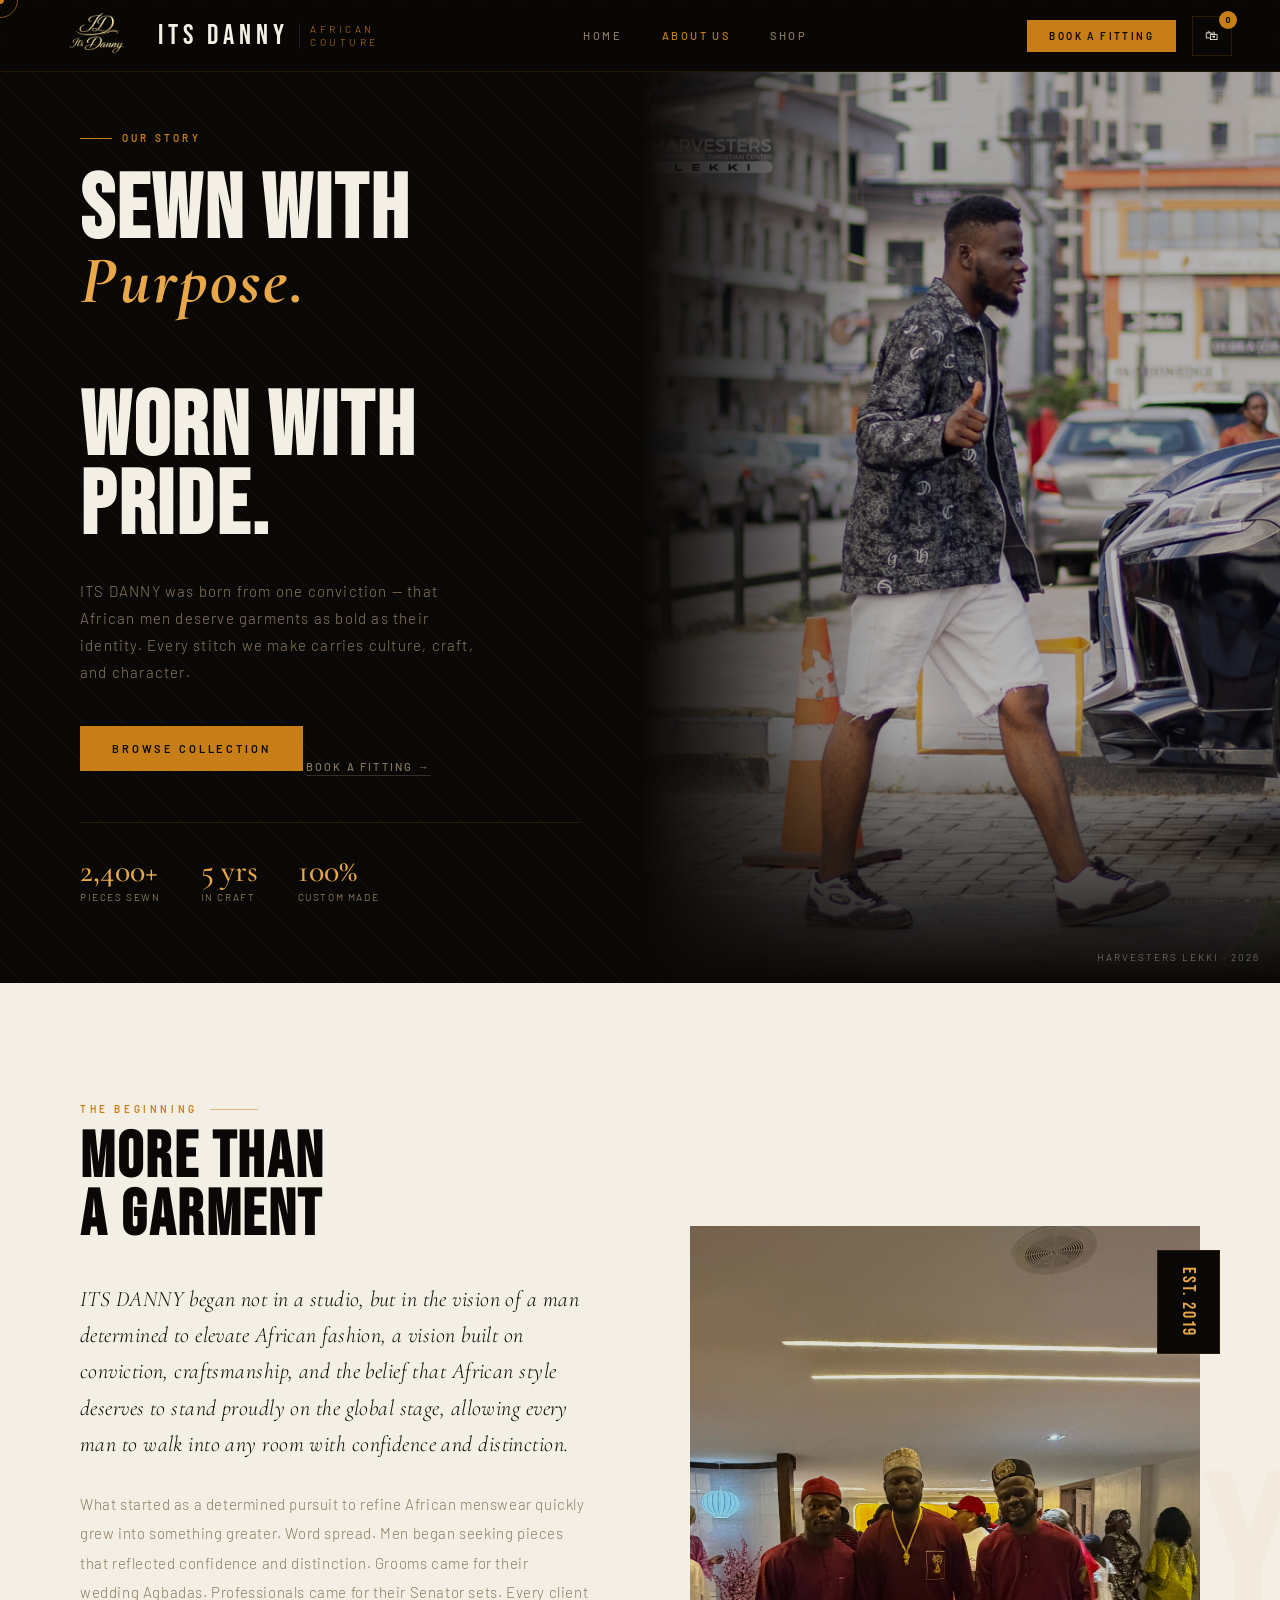
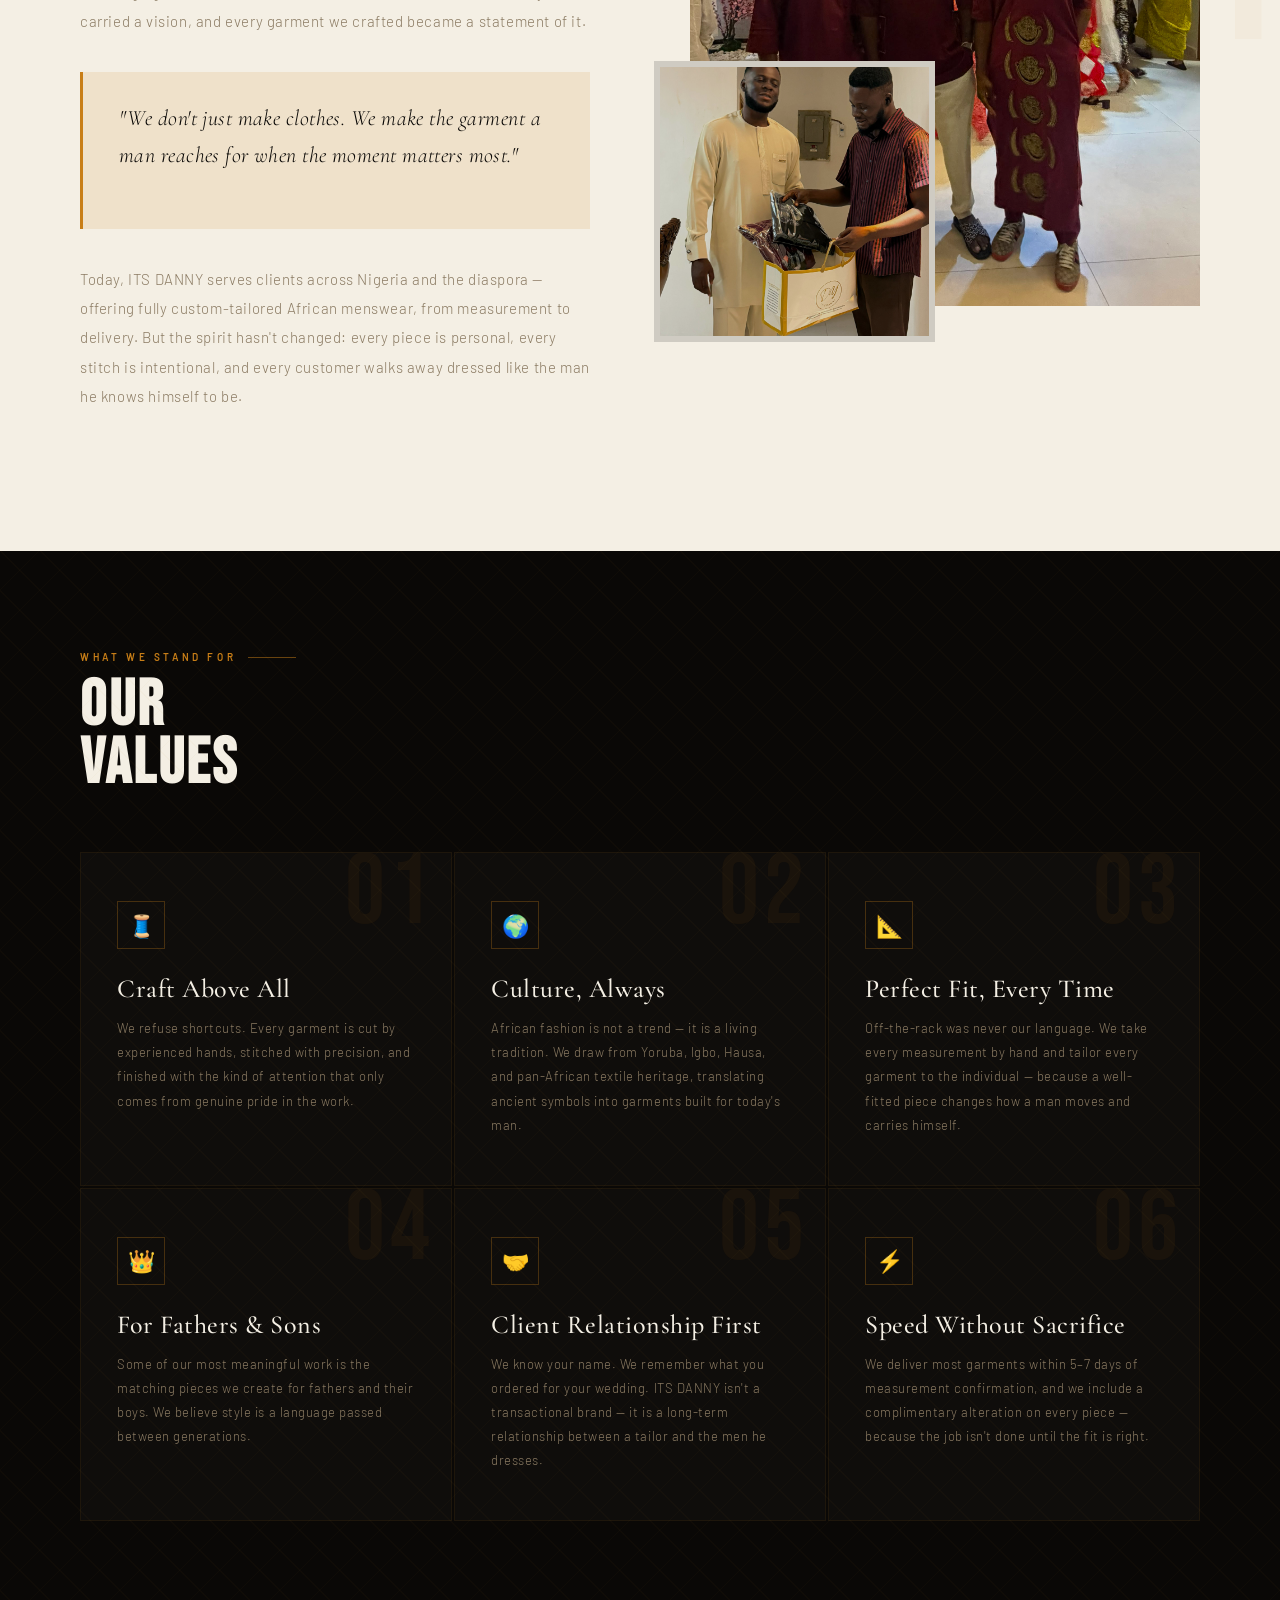
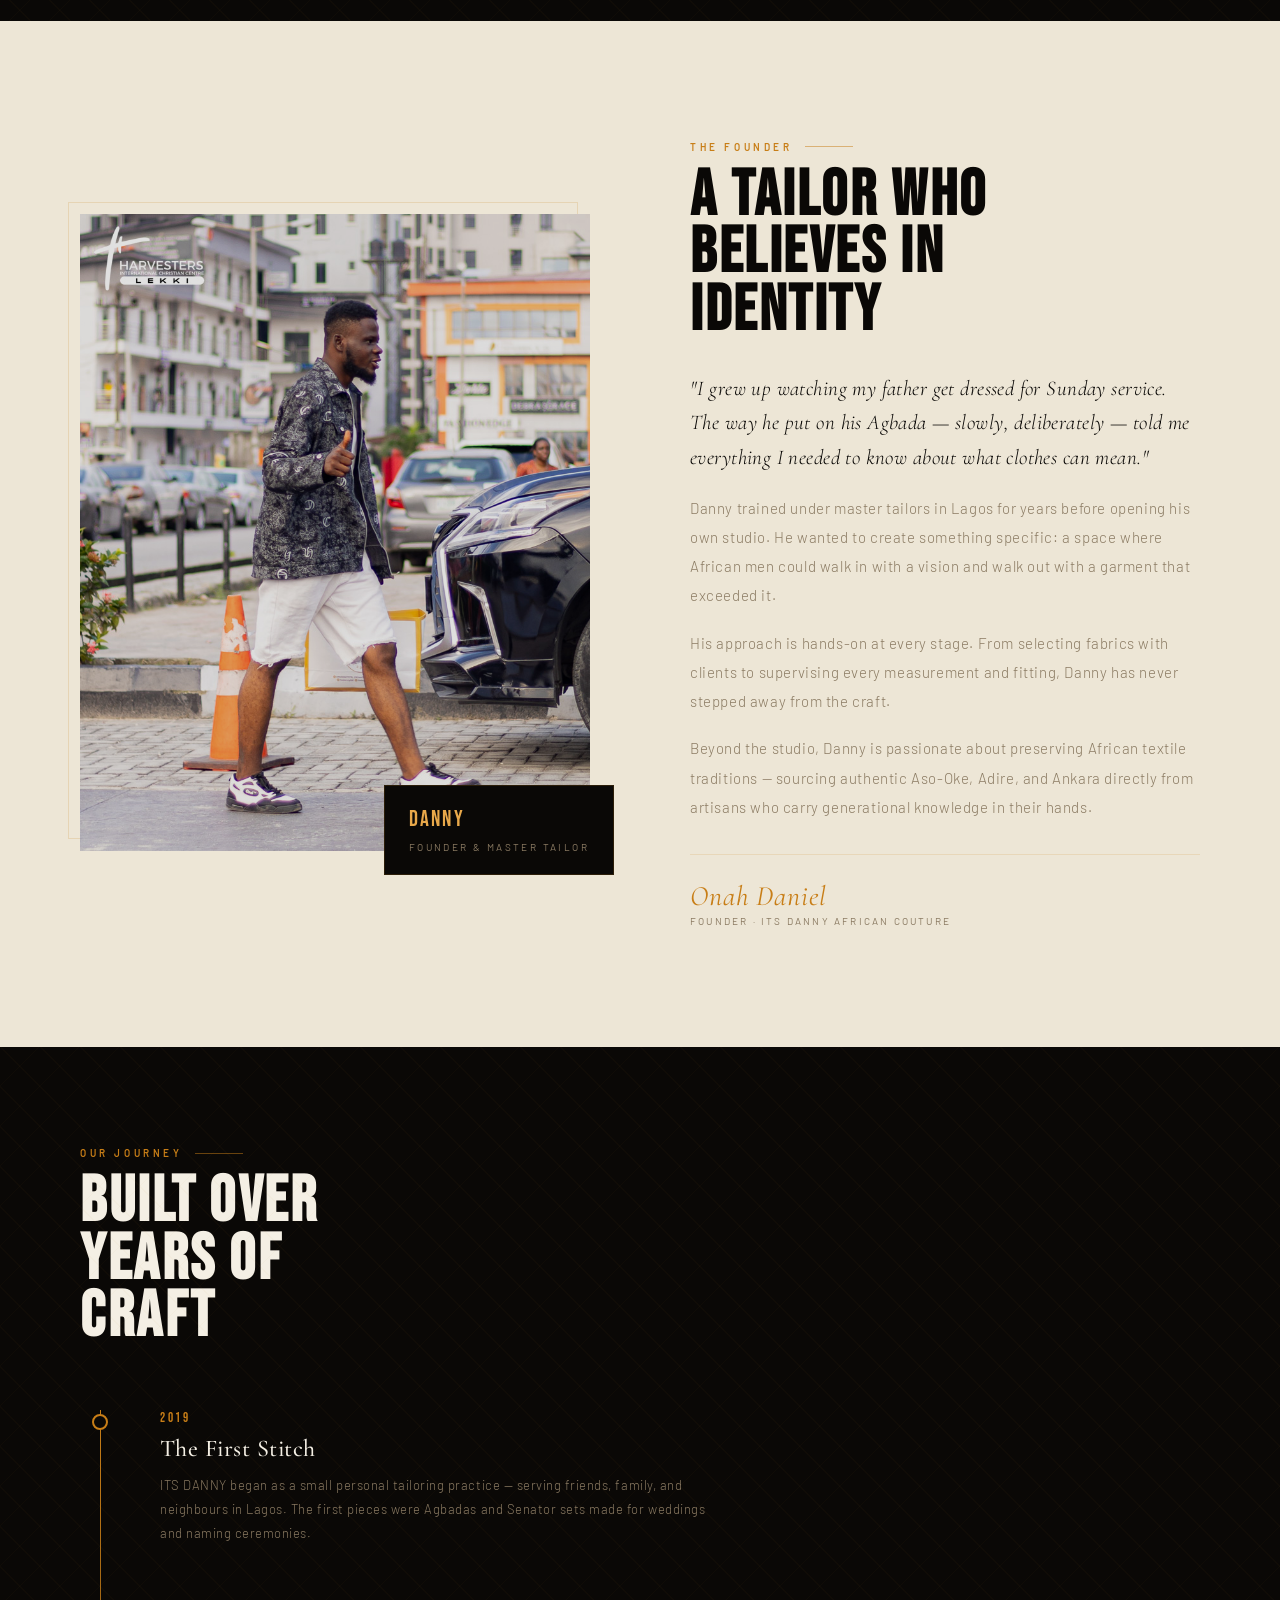
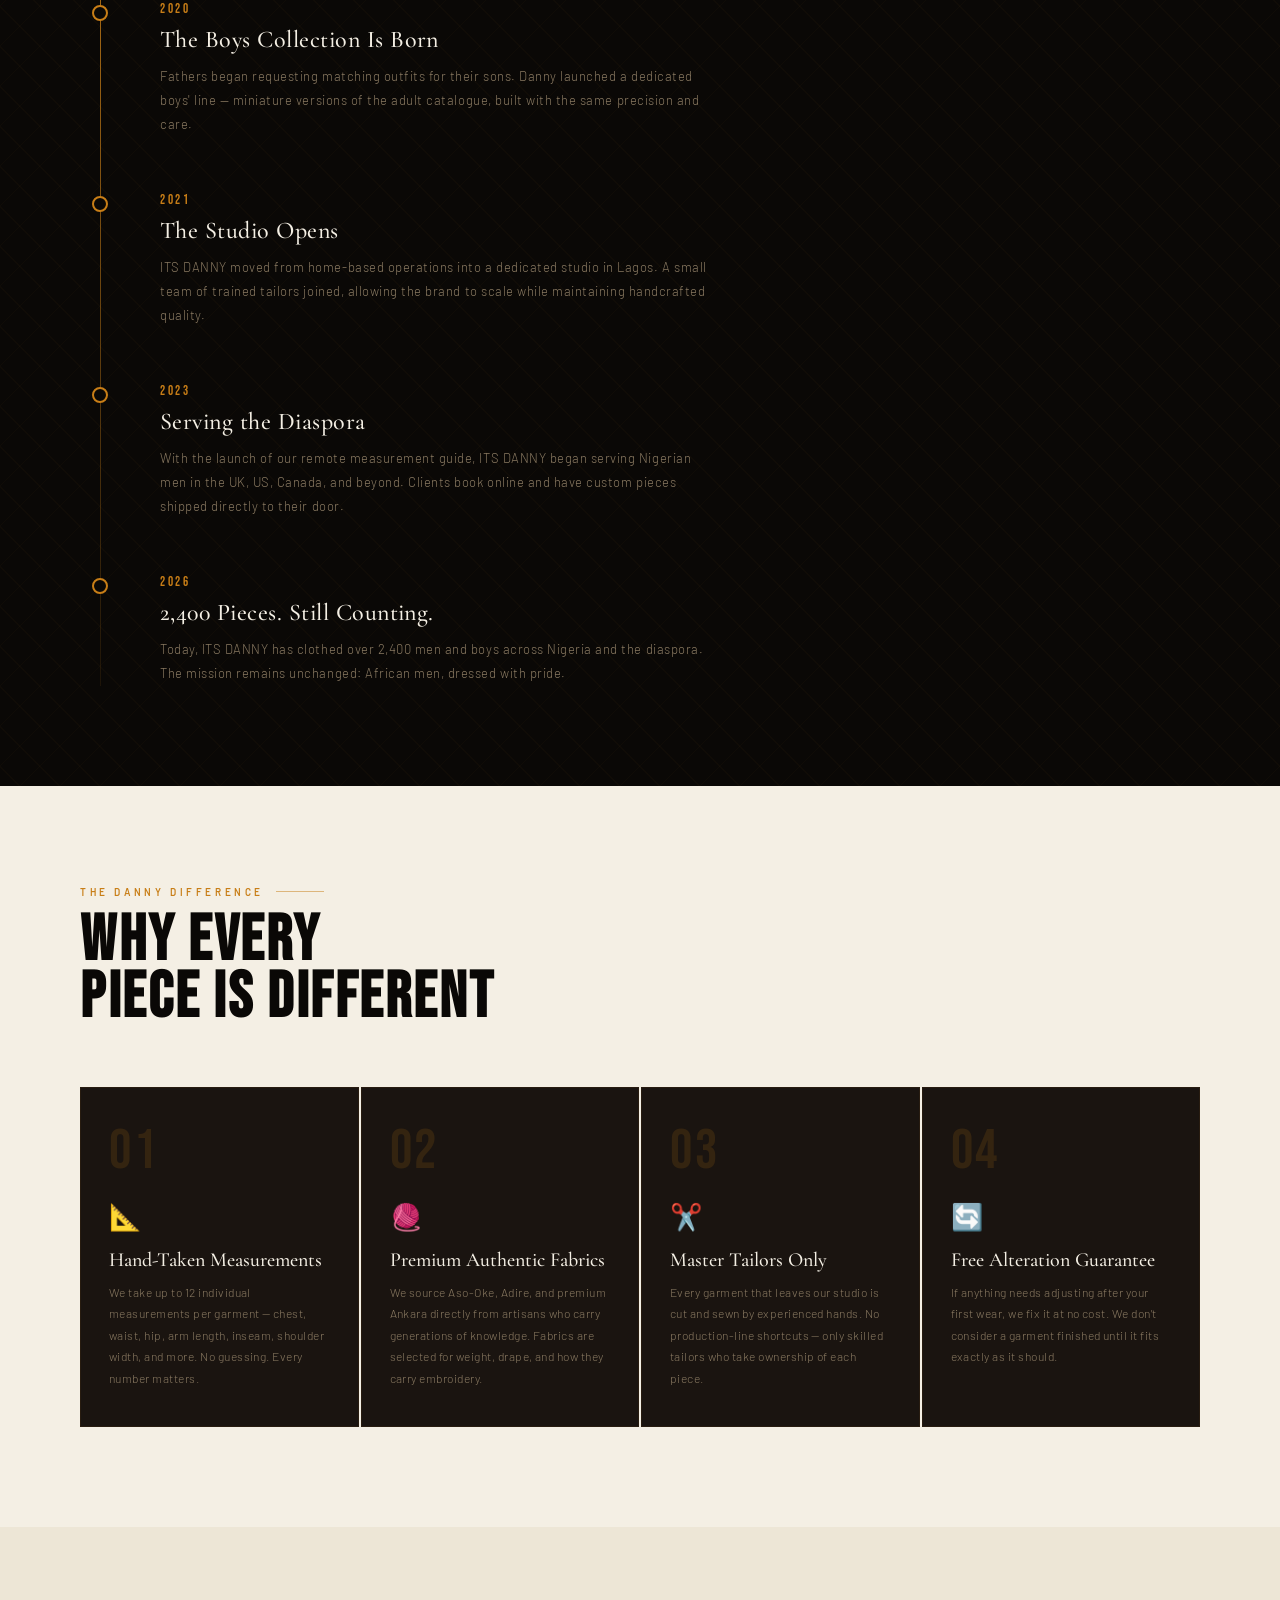
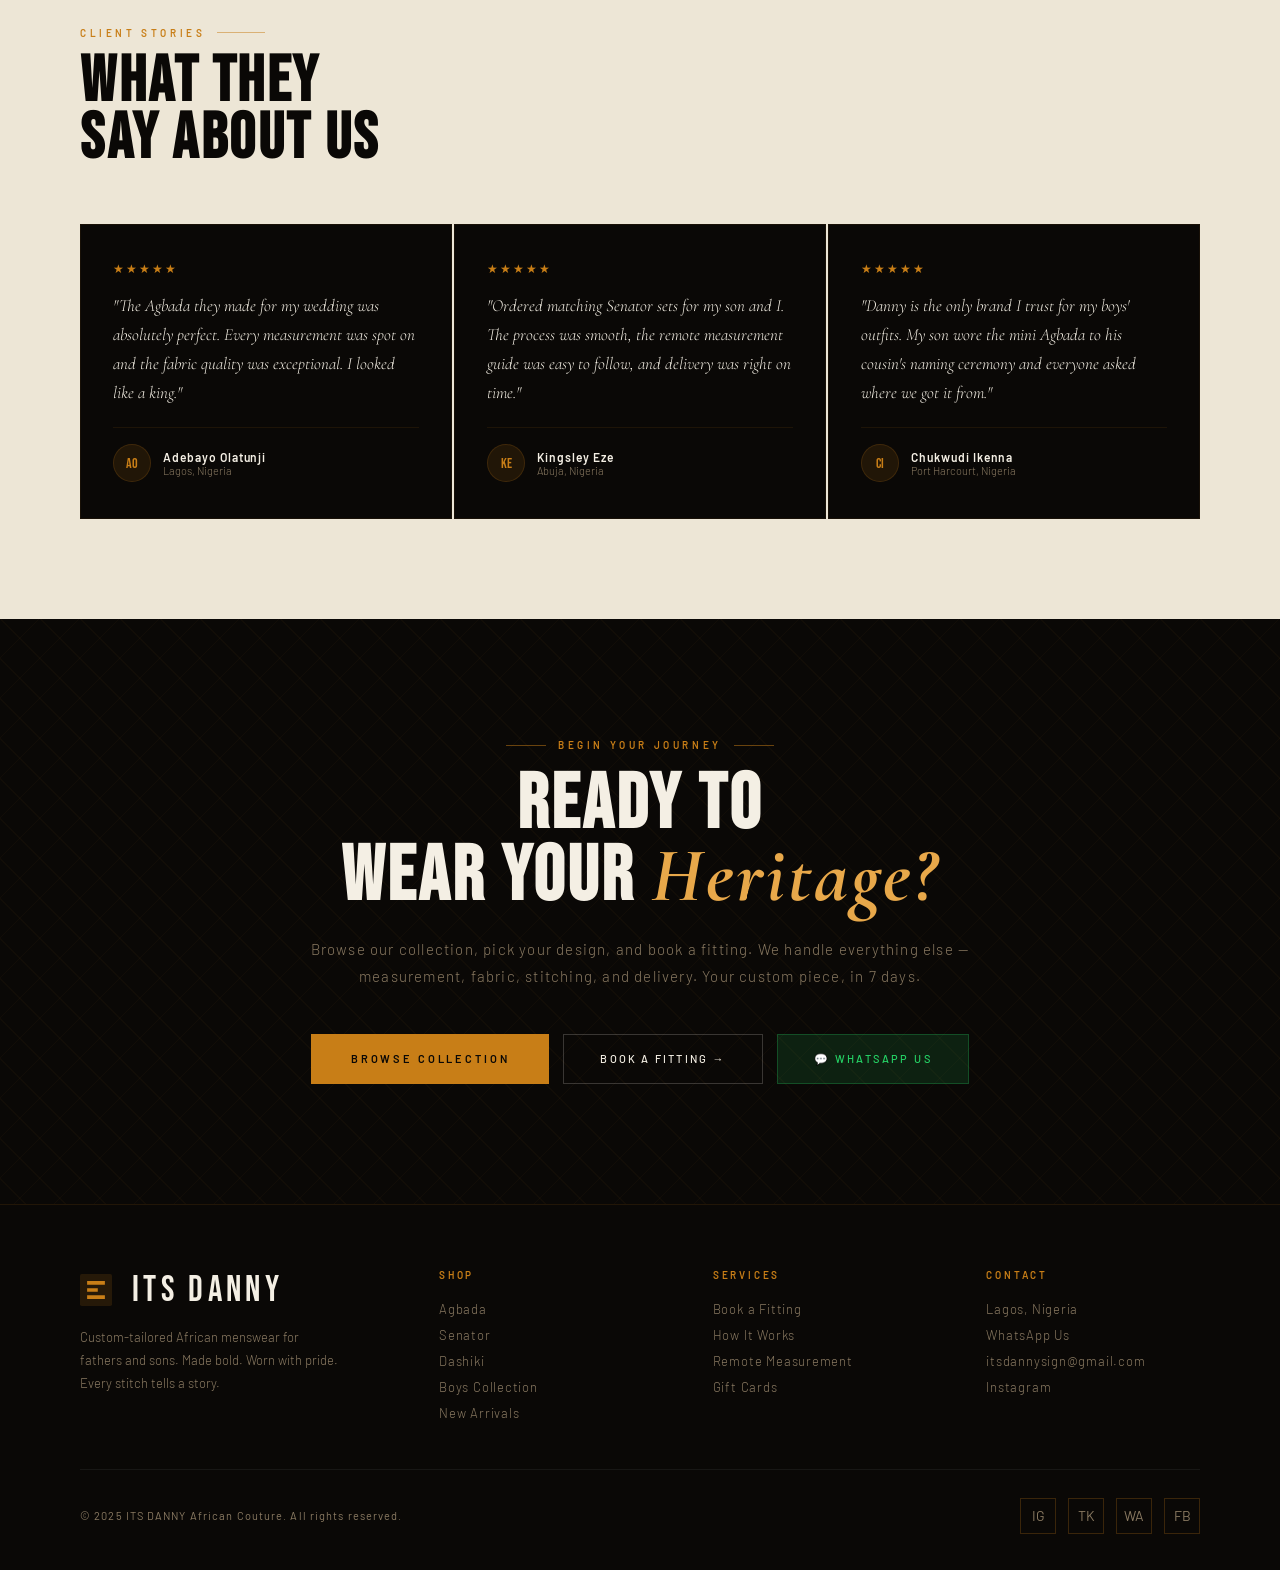
==== about.html @ 8fd290cd "Image updates & More real information about founder I updated new images to suite what the actual pa" ====
<!DOCTYPE html>
<html lang="en">

<head>
    <meta charset="UTF-8" />
    <meta name="viewport" content="width=device-width, initial-scale=1.0" />
    <title>About — ITS DANNY African Couture</title>
    <link rel="icon" type="image/png" href="Images/logo black bg.jpeg">
    <link
        href="https://fonts.googleapis.com/css2?family=Bebas+Neue&family=Cormorant+Garamond:ital,wght@0,300;0,400;0,500;1,300;1,400;1,500&family=Barlow:wght@300;400;500;600&display=swap"
        rel="stylesheet" />
    <link rel="stylesheet" href="style.css">
</head>

<body>

    <div class="cursor">
        <div class="cursor-ring"></div>
        <div class="cursor-dot"></div>
    </div>

    <!-- ══ NAVBAR ══ -->
<nav>
    <a href="#" class="nav-logo">
        <div class="logo-brand"><img src="Images/logo_no_bg.png" alt="Company logo">ITS DANNY</div>
        <span>African<br>Couture</span>
    </a>

    <!-- Mobile Menu Button -->
    <button class="menu-toggle" onclick="toggleMenu()">
        ☰
    </button>

    <div class="nav-links">
        <a href="index.html">Home</a>
        <a href="about.html" class="active">About Us</a>
        <a href="shop.html">Shop</a>
    </div>

    <div class="nav-actions">
        <div class="nav-mobile-actions">
        <a href="index.html" class="active">Home</a>
        <a href="about.html">About Us</a>
        <a href="shop.html">Shop</a>
        </div>

        <p></p>
        <a href="#booking" class="nav-btn">Book a Fitting</a>
        <button class="cart-icon" onclick="toggleCart()">
        🛍
        <span class="cart-count" id="cartCount">0</span>
        </button>
    </div>

</nav>


    <!-- ══ HERO — single image ══ -->
    <section class="about-hero">
        <div class="hero-left">
            <div class="hero-eyebrow">Our Story</div>
            <h1 class="hero-h1">SEWN WITH<br><em>Purpose.</em><br>WORN WITH<br>PRIDE.</h1>
            <p class="hero-sub">ITS DANNY was born from one conviction — that African men deserve garments as bold as
                their identity. Every stitch we make carries culture, craft, and character.</p>
            <div class="hero-actions">
                <a href="Shop.html" class="btn-primary"><span>Browse Collection</span></a>
                <a href="Index.html#booking" class="btn-ghost">Book a Fitting →</a>
            </div>
            <div class="hero-stats">
                <div><span class="stat-num">2,400+</span><span class="stat-lbl">Pieces sewn</span></div>
                <div><span class="stat-num">5 yrs</span><span class="stat-lbl">In craft</span></div>
                <div><span class="stat-num">100%</span><span class="stat-lbl">Custom made</span></div>
            </div>
        </div>

        <!-- Single hero image -->
        <div class="hero-right" style="display:block;position:relative;overflow:hidden;">
            <img src="Images/Danny Havesters.jpeg" alt="Senator Collection"
                style="width:100%;height:100%;object-fit:cover;object-position:top center;filter:brightness(.72) saturate(.9);" />
            <!-- gradient overlay -->
            <div
                style="position:absolute;inset:0;background:linear-gradient(to right,var(--ink) 0%,transparent 40%),linear-gradient(to top,var(--ink) 0%,transparent 30%);">
            </div>
            <!-- caption -->
            <div
                style="position:absolute;bottom:20px;right:20px;font-size:10px;letter-spacing:.2em;text-transform:uppercase;color:rgba(244,239,228,.5);font-family:'Barlow',sans-serif;font-weight:300;z-index:2;">
                HARVESTERS LEKKI · 2026</div>
        </div>
    </section>

    <!-- ══ STORY ══ -->
    <section class="story-section">
        <div class="story-text reveal-left">
            <div class="section-eyebrow">The Beginning</div>
            <h2 class="section-title" style="margin-bottom:36px">More Than<br>A Garment</h2>
            <p>ITS DANNY began not in a studio, but in the vision of a man determined to elevate African fashion, a vision built on
            conviction, craftsmanship, and the belief that African style deserves to stand proudly on the global stage, allowing
            every man to walk into any room with confidence and distinction.</p>
            <p>What started as a determined pursuit to refine African menswear quickly grew into something greater. Word spread. Men
            began seeking pieces that reflected confidence and distinction. Grooms came for their wedding Agbadas. Professionals
            came for their Senator sets. Every client carried a vision, and every garment we crafted became a statement of it.</p>
            <div class="story-pull">
                <p>"We don't just make clothes. We make the garment a man reaches for when the moment matters most."</p>
            </div>
            <p>Today, ITS DANNY serves clients across Nigeria and the diaspora — offering fully custom-tailored African
                menswear, from measurement to delivery. But the spirit hasn't changed: every piece is personal, every
                stitch is intentional, and every customer walks away dressed like the man he knows himself to be.</p>
        </div>
        <div class="story-img-col reveal-right">
            <div style="position:relative;display:inline-block;width:100%">
                <img class="story-img-main"
                    src="Images/Daniel & 3 isiagu.jpg"
                    alt="Danny craftsmanship" />
                <img class="story-img-accent"
                    src="Images/Daniel & Brother business.jpg" alt="Detail work" />
                <div class="story-img-label">EST. 2019</div>
            </div>
        </div>
    </section>

    <!-- ══ VALUES ══ -->
    <section class="values-section">
        <div class="reveal">
            <div class="section-eyebrow" style="color:var(--amber)">What We Stand For</div>
            <h2 class="section-title light">Our<br>Values</h2>
        </div>
        <div class="values-grid">
            <div class="value-card reveal" data-num="01" style="transition-delay:.1s">
                <div class="value-icon">🧵</div>
                <div class="value-title">Craft Above All</div>
                <p class="value-body">We refuse shortcuts. Every garment is cut by experienced hands, stitched with
                    precision, and finished with the kind of attention that only comes from genuine pride in the work.
                </p>
            </div>
            <div class="value-card reveal" data-num="02" style="transition-delay:.2s">
                <div class="value-icon">🌍</div>
                <div class="value-title">Culture, Always</div>
                <p class="value-body">African fashion is not a trend — it is a living tradition. We draw from Yoruba,
                    Igbo, Hausa, and pan-African textile heritage, translating ancient symbols into garments built for
                    today's man.</p>
            </div>
            <div class="value-card reveal" data-num="03" style="transition-delay:.3s">
                <div class="value-icon">📐</div>
                <div class="value-title">Perfect Fit, Every Time</div>
                <p class="value-body">Off-the-rack was never our language. We take every measurement by hand and tailor
                    every garment to the individual — because a well-fitted piece changes how a man moves and carries
                    himself.</p>
            </div>
            <div class="value-card reveal" data-num="04" style="transition-delay:.15s">
                <div class="value-icon">👑</div>
                <div class="value-title">For Fathers & Sons</div>
                <p class="value-body">Some of our most meaningful work is the matching pieces we create for fathers and
                    their boys. We believe style is a language passed between generations.</p>
            </div>
            <div class="value-card reveal" data-num="05" style="transition-delay:.25s">
                <div class="value-icon">🤝</div>
                <div class="value-title">Client Relationship First</div>
                <p class="value-body">We know your name. We remember what you ordered for your wedding. ITS DANNY isn't
                    a transactional brand — it is a long-term relationship between a tailor and the men he dresses.</p>
            </div>
            <div class="value-card reveal" data-num="06" style="transition-delay:.35s">
                <div class="value-icon">⚡</div>
                <div class="value-title">Speed Without Sacrifice</div>
                <p class="value-body">We deliver most garments within 5–7 days of measurement confirmation, and we
                    include a complimentary alteration on every piece — because the job isn't done until the fit is
                    right.</p>
            </div>
        </div>
    </section>

    <!-- ══ FOUNDER ══ -->
    <section class="founder-section">
        <div class="founder-img-col reveal-left">
            <div class="founder-img-frame">
                <img class="founder-img" src="Images/Danny Havesters.jpeg"
                    alt="Danny — Founder" />
                <div class="founder-tag">
                    <span class="founder-tag-name">Danny</span>
                    <span class="founder-tag-role">Founder & Master Tailor</span>
                </div>
            </div>
        </div>
        <div class="founder-text reveal-right">
            <div class="section-eyebrow">The Founder</div>
            <h2 class="section-title" style="margin-bottom:32px">A Tailor Who<br>Believes in<br>Identity</h2>
            <p class="intro">"I grew up watching my father get dressed for Sunday service. The way he put on his Agbada
                — slowly, deliberately — told me everything I needed to know about what clothes can mean."</p>
            <p>Danny trained under master tailors in Lagos for years before opening his own studio. He wanted to create
                something specific: a space where African men could walk in with a vision and walk out with a garment
                that exceeded it.</p>
            <p>His approach is hands-on at every stage. From selecting fabrics with clients to supervising every
                measurement and fitting, Danny has never stepped away from the craft.</p>
            <p>Beyond the studio, Danny is passionate about preserving African textile traditions — sourcing authentic
                Aso-Oke, Adire, and Ankara directly from artisans who carry generational knowledge in their hands.</p>
            <div class="founder-sig">
                <div>
                    <div class="founder-sig-name">Onah Daniel</div>
                    <div class="founder-sig-title">Founder · ITS DANNY African Couture</div>
                </div>
            </div>
        </div>
    </section>

    <!-- ══ TIMELINE ══ -->
    <section class="process-section">
        <div class="reveal">
            <div class="section-eyebrow" style="color:var(--amber)">Our Journey</div>
            <h2 class="section-title light">Built Over<br>Years of<br>Craft</h2>
        </div>
        <div class="timeline">
            <div class="timeline-item reveal">
                <div class="timeline-dot"></div>
                <div class="timeline-year">2019</div>
                <div class="timeline-title">The First Stitch</div>
                <p class="timeline-body">ITS DANNY began as a small personal tailoring practice — serving friends,
                    family, and neighbours in Lagos. The first pieces were Agbadas and Senator sets made for weddings
                    and naming ceremonies.</p>
            </div>
            <div class="timeline-item reveal" style="transition-delay:.1s">
                <div class="timeline-dot"></div>
                <div class="timeline-year">2020</div>
                <div class="timeline-title">The Boys Collection Is Born</div>
                <p class="timeline-body">Fathers began requesting matching outfits for their sons. Danny launched a
                    dedicated boys' line — miniature versions of the adult catalogue, built with the same precision and
                    care.</p>
            </div>
            <div class="timeline-item reveal" style="transition-delay:.2s">
                <div class="timeline-dot"></div>
                <div class="timeline-year">2021</div>
                <div class="timeline-title">The Studio Opens</div>
                <p class="timeline-body">ITS DANNY moved from home-based operations into a dedicated studio in Lagos. A
                    small team of trained tailors joined, allowing the brand to scale while maintaining handcrafted
                    quality.</p>
            </div>
            <div class="timeline-item reveal" style="transition-delay:.3s">
                <div class="timeline-dot"></div>
                <div class="timeline-year">2023</div>
                <div class="timeline-title">Serving the Diaspora</div>
                <p class="timeline-body">With the launch of our remote measurement guide, ITS DANNY began serving
                    Nigerian men in the UK, US, Canada, and beyond. Clients book online and have custom pieces shipped
                    directly to their door.</p>
            </div>
            <div class="timeline-item reveal" style="transition-delay:.4s">
                <div class="timeline-dot"></div>
                <div class="timeline-year">2026</div>
                <div class="timeline-title">2,400 Pieces. Still Counting.</div>
                <p class="timeline-body">Today, ITS DANNY has clothed over 2,400 men and boys across Nigeria and the
                    diaspora. The mission remains unchanged: African men, dressed with pride.</p>
            </div>
        </div>
    </section>

    <!-- ══ CRAFT ══ -->
    <section class="craft-section">
        <div class="reveal">
            <div class="section-eyebrow">The Danny Difference</div>
            <h2 class="section-title" style="margin-bottom:0">Why Every<br>Piece Is Different</h2>
        </div>
        <div class="craft-grid">
            <div class="craft-card reveal" style="transition-delay:.05s">
                <div class="craft-num">01</div>
                <div class="craft-icon">📐</div>
                <div class="craft-title">Hand-Taken Measurements</div>
                <p class="craft-body">We take up to 12 individual measurements per garment — chest, waist, hip, arm
                    length, inseam, shoulder width, and more. No guessing. Every number matters.</p>
            </div>
            <div class="craft-card reveal" style="transition-delay:.1s">
                <div class="craft-num">02</div>
                <div class="craft-icon">🧶</div>
                <div class="craft-title">Premium Authentic Fabrics</div>
                <p class="craft-body">We source Aso-Oke, Adire, and premium Ankara directly from artisans who carry
                    generations of knowledge. Fabrics are selected for weight, drape, and how they carry embroidery.</p>
            </div>
            <div class="craft-card reveal" style="transition-delay:.15s">
                <div class="craft-num">03</div>
                <div class="craft-icon">✂️</div>
                <div class="craft-title">Master Tailors Only</div>
                <p class="craft-body">Every garment that leaves our studio is cut and sewn by experienced hands. No
                    production-line shortcuts — only skilled tailors who take ownership of each piece.</p>
            </div>
            <div class="craft-card reveal" style="transition-delay:.2s">
                <div class="craft-num">04</div>
                <div class="craft-icon">🔄</div>
                <div class="craft-title">Free Alteration Guarantee</div>
                <p class="craft-body">If anything needs adjusting after your first wear, we fix it at no cost. We don't
                    consider a garment finished until it fits exactly as it should.</p>
            </div>
        </div>
    </section>

    <!-- ══ TESTIMONIALS ══ -->
    <section class="testi-section">
        <div class="reveal">
            <div class="section-eyebrow">Client Stories</div>
            <h2 class="section-title">What They<br>Say About Us</h2>
        </div>
        <div class="testi-grid">
            <div class="testi-card reveal" style="transition-delay:.1s">
                <div class="testi-stars">★★★★★</div>
                <p class="testi-text">"The Agbada they made for my wedding was absolutely perfect. Every measurement was
                    spot on and the fabric quality was exceptional. I looked like a king."</p>
                <div class="testi-author">
                    <div class="testi-avatar">AO</div>
                    <div>
                        <div class="testi-name">Adebayo Olatunji</div>
                        <div class="testi-loc">Lagos, Nigeria</div>
                    </div>
                </div>
            </div>
            <div class="testi-card reveal" style="transition-delay:.2s">
                <div class="testi-stars">★★★★★</div>
                <p class="testi-text">"Ordered matching Senator sets for my son and I. The process was smooth, the
                    remote measurement guide was easy to follow, and delivery was right on time."</p>
                <div class="testi-author">
                    <div class="testi-avatar">KE</div>
                    <div>
                        <div class="testi-name">Kingsley Eze</div>
                        <div class="testi-loc">Abuja, Nigeria</div>
                    </div>
                </div>
            </div>
            <div class="testi-card reveal" style="transition-delay:.3s">
                <div class="testi-stars">★★★★★</div>
                <p class="testi-text">"Danny is the only brand I trust for my boys' outfits. My son wore the mini Agbada
                    to his cousin's naming ceremony and everyone asked where we got it from."</p>
                <div class="testi-author">
                    <div class="testi-avatar">CI</div>
                    <div>
                        <div class="testi-name">Chukwudi Ikenna</div>
                        <div class="testi-loc">Port Harcourt, Nigeria</div>
                    </div>
                </div>
            </div>
        </div>
    </section>

    <!-- ══ CTA ══ -->
    <section class="cta-section">
        <div class="cta-inner reveal">
            <div class="cta-eyebrow">Begin Your Journey</div>
            <h2 class="cta-h2">READY TO<br>WEAR YOUR <em>Heritage?</em></h2>
            <p class="cta-sub">Browse our collection, pick your design, and book a fitting. We handle everything else —
                measurement, fabric, stitching, and delivery. Your custom piece, in 7 days.</p>
            <div class="cta-buttons">
                <a href="Shop.html" class="cta-amber"><span>Browse Collection</span></a>
                <a href="Index.html#booking" class="cta-outline">Book a Fitting →</a>
                <a href="https://wa.me/2348105083979?text=Hello%20Its%20Danny%20Limited%2C%20I%27m%20interested%20in%20your%20services"
                    class="cta-whatsapp">💬 WhatsApp Us</a>
            </div>
        </div>
    </section>

    <!-- ══ FOOTER ══ -->
    <footer>
        <div class="footer-top">
            <div>
                <div class="footer-brand-name">
                    <svg width="32" height="32" viewBox="0 0 36 36" fill="none" style="margin-right:10px">
                        <rect width="36" height="36" fill="rgba(200,126,23,0.15)" rx="2" />
                        <path d="M8 8h20v4H8zM8 16h12v4H8zM8 24h20v4H8z" fill="#C87E17" />
                    </svg>
                    ITS DANNY
                </div>
                <p class="footer-brand-desc">Custom-tailored African menswear for fathers and sons. Made bold. Worn with
                    pride. Every stitch tells a story.</p>
            </div>
            <div>
                <div class="footer-heading">Shop</div>
                <div class="footer-links"><a href="Shop.html">Agbada</a><a href="Shop.html">Senator</a><a
                        href="Shop.html">Dashiki</a><a href="Shop.html">Boys Collection</a><a href="Shop.html">New
                        Arrivals</a></div>
            </div>
            <div>
                <div class="footer-heading">Services</div>
                <div class="footer-links"><a href="Index.html#booking">Book a Fitting</a><a href="Index.html#how">How It
                        Works</a><a href="Index.html#booking">Remote Measurement</a><a href="#">Gift Cards</a></div>
            </div>
            <div>
                <div class="footer-heading">Contact</div>
                <div class="footer-links"><a href="#">Lagos, Nigeria</a><a
                        href="https://wa.me/2348105083979?text=Hello%20Its%20Danny%20Limited%2C%20I%27m%20interested%20in%20your%20services">WhatsApp
                        Us</a><a href="mailto:itsdannysign@gmail.com">itsdannysign@gmail.com</a><a
                        href="https://www.instagram.com/itsdannyltd?igsh=MTJ2dnJraTc3NmI1NQ==">Instagram</a></div>
            </div>
        </div>
        <div class="footer-bottom">
            <span class="footer-copy">© 2025 ITS DANNY African Couture. All rights reserved.</span>
            <div class="footer-socials">
                <a class="social-link" href="https://www.instagram.com/itsdannyltd?igsh=MTJ2dnJraTc3NmI1NQ=="
                    title="Instagram">IG</a>
                <a class="social-link" href="#" title="TikTok">TK</a>
                <a class="social-link"
                    href="https://wa.me/2348105083979?text=Hello%20Its%20Danny%20Limited%2C%20I%27m%20interested%20in%20your%20services"
                    title="WhatsApp">WA</a>
                <a class="social-link" href="https://www.facebook.com/share/14WwAcbBoMP/" title="Facebook">FB</a>
            </div>
        </div>
    </footer>

    <script>
        /*
        Nav Mobile view Toggle
        */

        function toggleMenu() {
            document.querySelector('nav').classList.toggle('mobile-open');
        }




        const dot = document.querySelector('.cursor-dot'), ring = document.querySelector('.cursor-ring');
        let mx = 0, my = 0, rx = 0, ry = 0;
        document.addEventListener('mousemove', e => { mx = e.clientX; my = e.clientY; dot.style.left = mx + 'px'; dot.style.top = my + 'px'; });
        (function anim() { rx += (mx - rx) * .12; ry += (my - ry) * .12; ring.style.left = rx + 'px'; ring.style.top = ry + 'px'; requestAnimationFrame(anim); })();
        const obs = new IntersectionObserver(entries => entries.forEach(el => { if (el.isIntersecting) { el.target.classList.add('visible'); obs.unobserve(el.target); } }), { threshold: .12 });
        document.querySelectorAll('.reveal,.reveal-left,.reveal-right').forEach(el => obs.observe(el));
    </script>
</body>

</html>
---- style.css ----
/* ═══════════════════════════════════════════════════════════
   DANNY.CSS — ITS DANNY African Couture
   Unified stylesheet for Index, About, and Shop pages
   ═══════════════════════════════════════════════════════════ */

/* ────────────────────────────────────────
   1. DESIGN TOKENS
──────────────────────────────────────── */
:root {
    --ink: #0A0806;
    --ink2: #1A1410;
    --cream: #F4EFE4;
    --cream2: #EDE6D6;
    --amber: #C87E17;
    --amber2: #E8A84A;
    --amber-dim: rgba(200, 126, 23, 0.12);
    --muted: #8A7A62;
    --border: rgba(200, 126, 23, 0.18);
    --white: #FFFDF8;
}

/* ────────────────────────────────────────
   2. RESET & BASE
──────────────────────────────────────── */
*,
*::before,
*::after {
    box-sizing: border-box;
    margin: 0;
    padding: 0
}

html {
    scroll-behavior: smooth
}

body {
    margin: 0;
    font-family: 'Barlow', sans-serif;
    background: var(--cream);
    color: var(--ink);
    overflow-x: hidden;
    cursor: none;
}
.menu-toggle {
  display: none;
  background: none;
  border: none;
  color: #fff;
  font-size: 2rem;
  cursor: pointer;
}

@media (max-width: 768px) {

  .menu-toggle {
    display: block;
  }

  .nav-links,
  .nav-actions {
    position: absolute;
    top: 100%;
    left: 0;
    width: 100%;
    background: #111;
    flex-direction: column;
    padding: 20px;
    display: none;
  }

  nav.mobile-open .nav-links,
  nav.mobile-open .nav-actions {
    display: flex;
  }
}

/* ────────────────────────────────────────
   3. CUSTOM CURSOR
──────────────────────────────────────── */
.cursor {
    position: fixed;
    top: 0;
    left: 0;
    pointer-events: none;
    z-index: 9999
}

.cursor-dot {
    width: 8px;
    height: 8px;
    background: var(--amber);
    border-radius: 50%;
    position: absolute;
    transform: translate(-50%, -50%);
    transition: transform .1s, background .2s;
}

.cursor-ring {
    width: 36px;
    height: 36px;
    border: 1px solid var(--amber);
    border-radius: 50%;
    position: absolute;
    transform: translate(-50%, -50%);
    transition: width .25s, height .25s, opacity .25s;
    opacity: .6;
}

body:has(a:hover) .cursor-ring,
body:has(button:hover) .cursor-ring {
    width: 52px;
    height: 52px;
    opacity: .9
}

/* ────────────────────────────────────────
   4. SCROLLBAR
──────────────────────────────────────── */
::-webkit-scrollbar {
    width: 4px
}

::-webkit-scrollbar-track {
    background: var(--cream2)
}

::-webkit-scrollbar-thumb {
    background: var(--amber);
    border-radius: 2px
}

/* ────────────────────────────────────────
   5. TOAST
──────────────────────────────────────── */
.toast {
    position: fixed;
    bottom: 32px;
    left: 50%;
    transform: translateX(-50%) translateY(20px);
    background: var(--ink);
    border: 1px solid var(--border);
    color: var(--cream);
    padding: 14px 28px;
    font-size: 12px;
    letter-spacing: .12em;
    z-index: 10000;
    opacity: 0;
    transition: opacity .3s, transform .3s;
    pointer-events: none;
}

.toast.show {
    opacity: 1;
    transform: translateX(-50%) translateY(0)
}

/* ════════════════════════════════════════
   6. NAVBAR  (shared all pages)
════════════════════════════════════════ */
nav {
    position: fixed;
    top: 0;
    left: 0;
    right: 0;
    z-index: 100;
    display: flex;
    align-items: center;
    justify-content: space-between;
    padding: 0 48px;
    height: 72px;
    background: rgba(10, 8, 6, 0.92);
    backdrop-filter: blur(12px);
    border-bottom: 1px solid rgba(200, 126, 23, 0.12);
}

.nav-logo {
    font-family: 'Bebas Neue', sans-serif;
    font-size: 28px;
    letter-spacing: .18em;
    color: var(--cream);
    text-decoration: none;
    display: flex;
    align-items: center;
    gap: 10px;
}

.logo-brand {
    display: flex;
    flex-direction: row;
    gap: 10px;
    justify-content: center;
    align-items: center
}

.nav-logo img {
    width: 100px;
    height: 100px
}

.nav-logo span {
    color: var(--amber);
    font-size: 10px;
    letter-spacing: .35em;
    font-family: 'Barlow', sans-serif;
    font-weight: 300;
    border-left: 1px solid var(--border);
    padding-left: 10px;
    line-height: 1.3;
    text-transform: uppercase;
}

.nav-links {
    display: flex;
    align-items: center;
    gap: 40px
}

.nav-links a {
    font-size: 11px;
    font-weight: 500;
    letter-spacing: .22em;
    text-transform: uppercase;
    color: var(--muted);
    text-decoration: none;
    transition: color .2s;
}

.nav-links a:hover,
.nav-links a.active {
    color: var(--amber)
}

.nav-actions {
    display: flex;
    align-items: center;
    gap: 16px
}

.nav-btn {
    font-family: 'Barlow', sans-serif;
    font-size: 10px;
    font-weight: 600;
    letter-spacing: .24em;
    text-transform: uppercase;
    padding: 10px 22px;
    background: var(--amber);
    color: var(--ink);
    border: none;
    cursor: none;
    transition: background .3s;
    text-decoration: none;
    display: inline-block;
}

.nav-btn:hover {
    background: var(--amber2)
}

.cart-icon {
    position: relative;
    background: none;
    border: 1px solid var(--border);
    width: 40px;
    height: 40px;
    display: flex;
    align-items: center;
    justify-content: center;
    cursor: none;
    transition: border-color .2s;
    color: var(--cream);
}

.cart-icon:hover {
    border-color: var(--amber)
}

.cart-count {
    position: absolute;
    top: -6px;
    right: -6px;
    width: 18px;
    height: 18px;
    background: var(--amber);
    border-radius: 50%;
    font-size: 9px;
    font-weight: 600;
    color: var(--ink);
    display: flex;
    align-items: center;
    justify-content: center;
}

/* ════════════════════════════════════════
   7. FOOTER  (shared all pages)
════════════════════════════════════════ */
footer {
    background: var(--ink);
    border-top: 1px solid rgba(200, 126, 23, .12);
    padding: 64px 80px 36px
}

.footer-top {
    display: grid;
    grid-template-columns: 1.4fr 1fr 1fr 1fr;
    gap: 60px;
    margin-bottom: 48px
}

.footer-brand-name {
    font-family: 'Bebas Neue', sans-serif;
    font-size: 36px;
    letter-spacing: .12em;
    color: var(--cream);
    display: flex;
    flex-direction: row;
    align-items: center;
    gap: 10px;
    margin-bottom: 14px;
}

/* Logo img inside footer (Index / About use an <img>, Shop uses inline SVG) */
.footer-brand-name img {
    width: 64px;
    height: 64px
}

.footer-brand-desc {
    font-size: 13px;
    font-weight: 300;
    color: var(--muted);
    line-height: 1.8;
    max-width: 260px
}

.footer-heading {
    font-size: 10px;
    font-weight: 600;
    letter-spacing: .28em;
    text-transform: uppercase;
    color: var(--amber);
    margin-bottom: 20px
}

.footer-links {
    display: flex;
    flex-direction: column;
    gap: 10px
}

.footer-links a {
    font-size: 13px;
    font-weight: 300;
    color: var(--muted);
    text-decoration: none;
    letter-spacing: .06em;
    transition: color .2s
}

.footer-links a:hover {
    color: var(--cream)
}

.footer-bottom {
    display: flex;
    justify-content: space-between;
    align-items: center;
    border-top: 1px solid rgba(255, 255, 255, .06);
    padding-top: 28px;
    flex-wrap: wrap;
    gap: 12px;
}

.footer-copy {
    font-size: 11px;
    color: var(--muted);
    letter-spacing: .1em
}

.footer-socials {
    display: flex;
    gap: 12px
}

.social-link {
    width: 36px;
    height: 36px;
    border: 1px solid rgba(200, 126, 23, .25);
    display: flex;
    align-items: center;
    justify-content: center;
    color: var(--muted);
    font-size: 14px;
    text-decoration: none;
    transition: border-color .2s, color .2s;
}

.social-link:hover {
    border-color: var(--amber);
    color: var(--amber)
}

/* ════════════════════════════════════════
   8. CART SIDEBAR  (Index + Shop)
════════════════════════════════════════ */
.cart-sidebar {
    position: fixed;
    top: 0;
    right: -420px;
    width: 420px;
    height: 100vh;
    background: var(--ink);
    z-index: 150;
    border-left: 1px solid rgba(200, 126, 23, .15);
    transition: right .4s cubic-bezier(0.76, 0, 0.24, 1);
    display: flex;
    flex-direction: column;
}

.cart-sidebar.open {
    right: 0
}

.cart-header {
    padding: 28px 32px;
    border-bottom: 1px solid rgba(200, 126, 23, .12);
    display: flex;
    align-items: center;
    justify-content: space-between;
}

.cart-title {
    font-family: 'Bebas Neue', sans-serif;
    font-size: 24px;
    letter-spacing: .12em;
    color: var(--cream)
}

.cart-close {
    background: none;
    border: none;
    color: var(--muted);
    font-size: 20px;
    cursor: none;
    transition: color .2s
}

.cart-close:hover {
    color: var(--cream)
}

.cart-body {
    flex: 1;
    overflow-y: auto;
    padding: 24px 32px
}

.cart-empty {
    text-align: center;
    padding: 60px 0;
    font-family: 'Cormorant Garamond', serif;
    font-size: 20px;
    font-style: italic;
    color: var(--muted)
}

.cart-item {
    display: flex;
    gap: 16px;
    padding: 20px 0;
    border-bottom: 1px solid rgba(255, 255, 255, .06)
}

.cart-item-img {
    width: 70px;
    height: 90px;
    flex-shrink: 0;
    background: var(--ink2);
    overflow: hidden
}

.cart-item-img img {
    width: 100%;
    height: 100%;
    object-fit: cover
}

.cart-item-name {
    font-family: 'Cormorant Garamond', serif;
    font-size: 16px;
    font-weight: 500;
    color: var(--cream);
    margin-bottom: 4px
}

.cart-item-meta {
    font-size: 11px;
    color: var(--muted);
    letter-spacing: .08em;
    margin-bottom: 8px
}

.cart-item-price {
    font-size: 16px;
    color: var(--amber2);
    font-weight: 500
}

.cart-item-remove {
    margin-left: auto;
    background: none;
    border: none;
    color: var(--muted);
    font-size: 18px;
    cursor: none;
    transition: color .2s;
    align-self: flex-start
}

.cart-item-remove:hover {
    color: var(--cream)
}

.cart-footer {
    padding: 24px 32px;
    border-top: 1px solid rgba(200, 126, 23, .12)
}

.cart-total {
    display: flex;
    justify-content: space-between;
    align-items: center;
    margin-bottom: 16px
}

.cart-total-label {
    font-size: 11px;
    font-weight: 600;
    letter-spacing: .2em;
    text-transform: uppercase;
    color: var(--muted)
}

.cart-total-price {
    font-family: 'Cormorant Garamond', serif;
    font-size: 28px;
    color: var(--amber2);
    font-weight: 500
}

.btn-checkout {
    width: 100%;
    padding: 16px;
    background: var(--amber);
    color: var(--ink);
    font-family: 'Barlow', sans-serif;
    font-size: 11px;
    font-weight: 600;
    letter-spacing: .26em;
    text-transform: uppercase;
    border: none;
    cursor: none;
    transition: background .25s;
    margin-bottom: 10px;
}

.btn-checkout:hover {
    background: var(--amber2)
}

.btn-book-cart {
    width: 100%;
    padding: 15px;
    background: transparent;
    color: var(--cream);
    font-family: 'Barlow', sans-serif;
    font-size: 10px;
    font-weight: 500;
    letter-spacing: .2em;
    text-transform: uppercase;
    border: 1px solid rgba(200, 126, 23, .3);
    cursor: none;
    transition: all .25s;
}

.btn-book-cart:hover {
    border-color: var(--amber);
    color: var(--amber)
}

/* ════════════════════════════════════════
   9. SHARED BUTTONS
════════════════════════════════════════ */
/* Amber fill with cream sweep on hover — used in hero, CTA, shop */
.btn-primary,
.cta-amber {
    font-family: 'Barlow', sans-serif;
    font-size: 11px;
    font-weight: 600;
    letter-spacing: .26em;
    text-transform: uppercase;
    padding: 16px 32px;
    background: var(--amber);
    color: var(--ink);
    border: none;
    cursor: none;
    position: relative;
    overflow: hidden;
    transition: color .35s;
    text-decoration: none;
    display: inline-block;
}

.btn-primary::before,
.cta-amber::before {
    content: '';
    position: absolute;
    inset: 0;
    background: var(--cream);
    transform: translateX(-101%);
    transition: transform .45s cubic-bezier(0.76, 0, 0.24, 1);
}

.btn-primary:hover::before,
.cta-amber:hover::before {
    transform: translateX(0)
}

.btn-primary span,
.cta-amber span {
    position: relative;
    z-index: 1
}

/* CTA amber has slightly more padding */
.cta-amber {
    padding: 18px 40px
}

/* Ghost underline link */
.btn-ghost,
.cta-outline {
    font-size: 11px;
    font-weight: 500;
    letter-spacing: .2em;
    text-transform: uppercase;
    color: var(--muted);
    text-decoration: none;
    border-bottom: 1px solid rgba(138, 122, 98, .35);
    padding-bottom: 2px;
    transition: color .2s, border-color .2s;
}

.btn-ghost:hover {
    color: var(--cream);
    border-color: rgba(244, 239, 228, .4)
}

/* Outline button for CTAs */
.cta-outline {
    border-bottom: none;
    padding: 17px 36px;
    border: 1px solid rgba(244, 239, 228, .2);
    color: var(--cream);
    display: inline-block;
    transition: border-color .25s, color .25s;
}

.cta-outline:hover {
    border-color: var(--amber);
    color: var(--amber)
}

/* WhatsApp button */
.cta-whatsapp {
    font-family: 'Barlow', sans-serif;
    font-size: 11px;
    font-weight: 500;
    letter-spacing: .22em;
    text-transform: uppercase;
    padding: 17px 36px;
    background: rgba(37, 211, 102, .12);
    color: #25d366;
    border: 1px solid rgba(37, 211, 102, .25);
    cursor: none;
    text-decoration: none;
    display: inline-block;
    transition: background .25s;
}

.cta-whatsapp:hover {
    background: rgba(37, 211, 102, .2)
}

/* Book fitting button (modal) */
.btn-book-fitting {
    width: 100%;
    padding: 16px;
    background: var(--ink);
    color: var(--cream);
    font-family: 'Barlow', sans-serif;
    font-size: 11px;
    font-weight: 600;
    letter-spacing: .24em;
    text-transform: uppercase;
    border: none;
    cursor: none;
    transition: background .25s;
}

.btn-book-fitting:hover {
    background: var(--amber);
    color: var(--ink)
}

/* Add to cart button (modal) */
.btn-add-cart {
    width: 100%;
    padding: 15px;
    background: transparent;
    color: var(--ink);
    font-family: 'Barlow', sans-serif;
    font-size: 11px;
    font-weight: 600;
    letter-spacing: .24em;
    text-transform: uppercase;
    border: 1px solid rgba(10, 8, 6, .3);
    cursor: none;
    transition: all .25s;
}

.btn-add-cart:hover {
    border-color: var(--amber);
    color: var(--amber)
}

/* ════════════════════════════════════════
   10. SHARED SECTION HEADERS
════════════════════════════════════════ */
.section-eyebrow {
    font-size: 10px;
    font-weight: 600;
    letter-spacing: .36em;
    text-transform: uppercase;
    color: var(--amber);
    display: flex;
    align-items: center;
    gap: 12px;
    margin-bottom: 14px;
}

.section-eyebrow::after {
    content: '';
    flex: 1;
    max-width: 48px;
    height: 1px;
    background: var(--amber);
    opacity: .5
}

.section-title {
    font-family: 'Bebas Neue', sans-serif;
    font-size: clamp(42px, 5vw, 68px);
    letter-spacing: .04em;
    line-height: .9;
    color: var(--ink);
}

.section-title.light {
    color: var(--cream)
}

/* Kente geometric background pattern — reused on dark sections */
.kente-bg::before {
    content: '';
    position: absolute;
    inset: 0;
    background-image:
        repeating-linear-gradient(45deg, rgba(200, 126, 23, .04) 0, rgba(200, 126, 23, .04) 1px, transparent 0, transparent 50%),
        repeating-linear-gradient(-45deg, rgba(200, 126, 23, .04) 0, rgba(200, 126, 23, .04) 1px, transparent 0, transparent 50%);
    background-size: 40px 40px;
    pointer-events: none;
    z-index: 0;
}

/* ════════════════════════════════════════
   11. SHARED FORM COMPONENTS
       (Booking form, overlay, inputs)
════════════════════════════════════════ */

/* ── Booking form container ── */
.booking-form {
    background: var(--ink);
    padding: 48px 44px
}

.form-title {
    font-family: 'Bebas Neue', sans-serif;
    font-size: 36px;
    letter-spacing: .08em;
    color: var(--cream);
    margin-bottom: 32px;
}

/* ── Grid rows — row owns vertical spacing; children must not add extra margin ── */
.form-row {
    display: grid;
    grid-template-columns: 1fr 1fr;
    gap: 16px;
    /* column gap */
    margin-bottom: 16px;
    /* row gap — prevents overlap */
}

.form-row>.form-group {
    margin-bottom: 0
}

/* ← critical: no double-spacing in grid */

/* Standalone groups */
.form-group {
    display: flex;
    flex-direction: column;
    gap: 6px;
    margin-bottom: 16px
}

/* Labels */
.booking-form label,
label {
    font-size: 10px;
    font-weight: 600;
    letter-spacing: .24em;
    text-transform: uppercase;
    color: var(--muted);
    display: block;
}

/* ── All form controls — scoped to .booking-form to avoid polluting shop sidebar ── */
.booking-form input,
.booking-form select,
.booking-form textarea {
    font-family: 'Barlow', sans-serif;
    font-size: 13px;
    font-weight: 300;
    letter-spacing: .06em;
    background: rgba(255, 255, 255, .05);
    border: 1px solid rgba(200, 126, 23, .2);
    color: var(--cream);
    padding: 13px 16px;
    outline: none;
    transition: border-color .2s;
    width: 100%;
    box-sizing: border-box;
    min-width: 0;
    appearance: none;
    margin: 0;
    display: block;
}

.booking-form input:focus,
.booking-form select:focus,
.booking-form textarea:focus {
    border-color: var(--amber)
}

.booking-form input::placeholder,
.booking-form textarea::placeholder {
    color: rgba(138, 122, 98, .6)
}

.booking-form select option {
    background: var(--ink2);
    color: var(--cream)
}

.booking-form textarea {
    resize: vertical;
    min-height: 100px
}

/* Also cover the Index page on-page form (uses direct input/select/textarea) */
.booking-section input,
.booking-section select,
.booking-section textarea {
    font-family: 'Barlow', sans-serif;
    font-size: 13px;
    font-weight: 300;
    letter-spacing: .06em;
    background: rgba(255, 255, 255, .05);
    border: 1px solid rgba(200, 126, 23, .2);
    color: var(--cream);
    padding: 13px 16px;
    outline: none;
    transition: border-color .2s;
    width: 100%;
    box-sizing: border-box;
    min-width: 0;
    appearance: none;
    margin: 0;
    display: block;
}

.booking-section input:focus,
.booking-section select:focus,
.booking-section textarea:focus {
    border-color: var(--amber)
}

.booking-section input::placeholder,
.booking-section textarea::placeholder {
    color: rgba(138, 122, 98, .6)
}

.booking-section select option {
    background: var(--ink2);
    color: var(--cream)
}

.booking-section textarea {
    resize: vertical;
    min-height: 100px
}

.form-note {
    font-size: 11px;
    font-weight: 300;
    color: var(--muted);
    letter-spacing: .06em;
    margin-bottom: 20px;
    line-height: 1.7
}

.req {
    color: var(--amber);
    font-size: 11px
}

/* ── Submit button ── */
.btn-submit {
    width: 100%;
    padding: 17px;
    background: var(--amber);
    color: var(--ink);
    font-family: 'Barlow', sans-serif;
    font-size: 11px;
    font-weight: 600;
    letter-spacing: .28em;
    text-transform: uppercase;
    border: none;
    cursor: none;
    position: relative;
    overflow: hidden;
    transition: color .35s;
}

.btn-submit::before {
    content: '';
    position: absolute;
    inset: 0;
    background: var(--cream);
    transform: translateX(-101%);
    transition: transform .45s cubic-bezier(0.76, 0, 0.24, 1);
}

.btn-submit:hover::before {
    transform: translateX(0)
}

.btn-submit span {
    position: relative;
    z-index: 1
}

.btn-submit:disabled {
    opacity: .6;
    pointer-events: none
}

/* ── Success screen ── */
.form-success {
    display: none;
    text-align: center;
    padding: 40px 0
}

.form-success.show {
    display: block
}

.success-icon {
    font-size: 48px;
    margin-bottom: 16px
}

.success-title {
    font-family: 'Cormorant Garamond', serif;
    font-size: 28px;
    color: var(--amber2);
    margin-bottom: 8px
}

.success-body {
    font-size: 13px;
    color: var(--muted);
    line-height: 1.8
}

/* ── Booking overlay (Index + Shop) ── */
.booking-overlay {
    position: fixed;
    inset: 0;
    z-index: 400;
    background: rgba(10, 8, 6, .9);
    backdrop-filter: blur(10px);
    display: flex;
    align-items: center;
    justify-content: center;
    padding: 20px;
    opacity: 0;
    pointer-events: none;
    transition: opacity .35s ease;
}

.booking-overlay.open,
.booking-overlay.show {
    opacity: 1;
    pointer-events: all
}

.booking-overlay-modal,
.booking-modal {
    position: relative;
    background: var(--ink);
    border: 1px solid var(--border);
    width: 100%;
    max-width: 560px;
    max-height: 90vh;
    overflow-y: auto;
    padding: 48px 44px;
    animation: ovSlideUp .35s ease both;
}

.checkout-modal {
    max-width: 640px
}

@keyframes ovSlideUp {
    from {
        transform: translateY(20px);
        opacity: 0
    }

    to {
        transform: translateY(0);
        opacity: 1
    }
}

.booking-overlay-close,
.close-booking {
    position: absolute;
    top: 16px;
    right: 16px;
    z-index: 10;
    width: 36px;
    height: 36px;
    background: rgba(255, 255, 255, .07);
    border: 1px solid rgba(200, 126, 23, .2);
    color: var(--muted);
    font-size: 16px;
    display: flex;
    align-items: center;
    justify-content: center;
    cursor: none;
    transition: background .2s, color .2s;
    line-height: 1;
}

.booking-overlay-close:hover,
.close-booking:hover {
    background: var(--amber);
    color: var(--ink);
    border-color: var(--amber)
}

/* Design auto-fill banner (shown when a product is pre-selected) */
.overlay-context,
.design-banner {
    background: rgba(200, 126, 23, .1);
    border: 1px solid rgba(200, 126, 23, .35);
    padding: 14px 18px;
    margin-bottom: 20px;
}

.ctx-label,
.design-banner-label {
    font-size: 9px;
    font-weight: 600;
    letter-spacing: .28em;
    text-transform: uppercase;
    color: var(--amber);
    margin-bottom: 6px;
}

.ctx-name,
.design-banner-name {
    font-family: 'Cormorant Garamond', serif;
    font-size: 20px;
    font-weight: 500;
    color: var(--cream);
    margin-bottom: 4px;
}

.ctx-note,
.design-banner-note {
    font-size: 11px;
    color: var(--muted);
    letter-spacing: .04em;
    line-height: 1.5
}

.ctx-cart-item {
    font-size: 13px;
    color: var(--cream);
    margin-bottom: 4px;
    letter-spacing: .04em
}

.ctx-cart-item span {
    color: var(--amber2)
}

.ctx-total {
    font-size: 13px;
    font-weight: 600;
    color: var(--amber2);
    border-top: 1px solid rgba(200, 126, 23, .2);
    margin-top: 8px;
    padding-top: 8px
}

/* Checkout order summary */
.checkout-summary {
    margin-bottom: 24px;
    padding: 18px 20px;
    background: rgba(200, 126, 23, .07);
    border: 1px solid rgba(200, 126, 23, .2)
}

.checkout-summary-title {
    font-size: 9px;
    font-weight: 600;
    letter-spacing: .28em;
    text-transform: uppercase;
    color: var(--amber);
    margin-bottom: 12px
}

.checkout-summary-row {
    display: flex;
    justify-content: space-between;
    align-items: baseline;
    font-size: 12px;
    color: var(--cream);
    margin-bottom: 6px;
    gap: 12px
}

.checkout-summary-row em {
    color: var(--muted);
    font-style: normal
}

.checkout-summary-row span:last-child {
    color: var(--amber2);
    white-space: nowrap
}

.checkout-summary-total {
    display: flex;
    justify-content: space-between;
    align-items: center;
    font-size: 14px;
    font-weight: 600;
    color: var(--cream);
    border-top: 1px solid rgba(200, 126, 23, .2);
    margin-top: 10px;
    padding-top: 10px
}

.checkout-summary-total span:last-child {
    color: var(--amber2)
}

/* ════════════════════════════════════════
   12. PRODUCT MODAL  (shared Index + Shop)
════════════════════════════════════════ */
.modal-overlay {
    position: fixed;
    inset: 0;
    z-index: 200;
    background: rgba(10, 8, 6, .92);
    backdrop-filter: blur(8px);
    display: none;
    align-items: center;
    justify-content: center;
    padding: 20px;
}

.modal-overlay.open {
    display: flex
}

.modal {
    background: var(--cream);
    max-width: 980px;
    width: 100%;
    max-height: 90vh;
    overflow-y: auto;
    display: grid;
    grid-template-columns: 1fr 1fr;
    position: relative;
}

.modal-close {
    position: absolute;
    top: 20px;
    right: 20px;
    z-index: 10;
    width: 36px;
    height: 36px;
    background: var(--ink);
    color: var(--cream);
    border: none;
    cursor: none;
    font-size: 18px;
    display: flex;
    align-items: center;
    justify-content: center;
    transition: background .2s;
}

.modal-close:hover {
    background: var(--amber)
}

.modal-img {
    position: relative;
    background: var(--ink2);
    overflow: hidden
}

.modal-img img {
    width: 100%;
    height: 100%;
    min-height: 420px;
    object-fit: cover;
    display: block
}

.modal-img-overlay {
    position: absolute;
    inset: 0;
    background: linear-gradient(to top, rgba(10, 8, 6, .7) 0%, transparent 40%)
}

.modal-img-tag {
    position: absolute;
    bottom: 24px;
    left: 24px;
    background: rgba(10, 8, 6, .82);
    backdrop-filter: blur(6px);
    border: 1px solid var(--border);
    padding: 12px 16px
}

.modal-img-tag strong {
    display: block;
    font-family: 'Cormorant Garamond', serif;
    font-size: 18px;
    font-weight: 500;
    color: var(--amber2);
    margin-bottom: 2px
}

.modal-img-tag span {
    font-size: 11px;
    color: var(--muted);
    letter-spacing: .08em
}

.modal-body {
    padding: 44px 40px;
    display: flex;
    flex-direction: column;
    gap: 18px
}

.modal-cat {
    font-size: 9px;
    font-weight: 600;
    letter-spacing: .3em;
    text-transform: uppercase;
    color: var(--amber)
}

.modal-name {
    font-family: 'Cormorant Garamond', serif;
    font-size: 32px;
    font-weight: 500;
    line-height: 1.1;
    color: var(--ink)
}

.modal-desc {
    font-size: 14px;
    font-weight: 300;
    color: var(--muted);
    line-height: 1.8;
    letter-spacing: .04em
}

.modal-price {
    font-family: 'Cormorant Garamond', serif;
    font-size: 28px;
    font-weight: 500;
    color: var(--amber)
}

.modal-price small {
    font-size: 13px;
    color: var(--muted);
    font-family: 'Barlow', sans-serif;
    font-weight: 300
}

.modal-label {
    font-size: 10px;
    font-weight: 600;
    letter-spacing: .22em;
    text-transform: uppercase;
    color: var(--ink);
    margin-bottom: 8px
}

.swatches {
    display: flex;
    gap: 8px;
    flex-wrap: wrap
}

.swatch {
    width: 32px;
    height: 32px;
    border-radius: 50%;
    cursor: none;
    border: 2px solid transparent;
    transition: border-color .2s, transform .2s
}

.swatch:hover,
.swatch.active {
    border-color: var(--ink);
    transform: scale(1.15)
}

.size-grid {
    display: flex;
    gap: 6px;
    flex-wrap: wrap
}

.size-btn {
    width: 44px;
    height: 44px;
    border: 1px solid rgba(138, 122, 98, .35);
    background: transparent;
    color: var(--muted);
    font-size: 12px;
    font-weight: 500;
    cursor: none;
    transition: all .2s;
    font-family: 'Barlow', sans-serif
}

.size-btn:hover,
.size-btn.active {
    border-color: var(--ink);
    background: var(--ink);
    color: var(--cream)
}

.modal-actions {
    display: flex;
    flex-direction: column;
    gap: 10px;
    margin-top: 4px
}

/* ════════════════════════════════════════
   13. SCROLL REVEAL  (About page)
════════════════════════════════════════ */
.reveal {
    opacity: 0;
    transform: translateY(40px);
    transition: opacity .8s ease, transform .8s ease
}

.reveal-left {
    opacity: 0;
    transform: translateX(-40px);
    transition: opacity .8s ease, transform .8s ease
}

.reveal-right {
    opacity: 0;
    transform: translateX(40px);
    transition: opacity .8s ease, transform .8s ease
}

.reveal.visible,
.reveal-left.visible,
.reveal-right.visible {
    opacity: 1;
    transform: none
}

/* ════════════════════════════════════════
   14. ANIMATIONS
════════════════════════════════════════ */
@keyframes fadeUp {
    from {
        opacity: 0;
        transform: translateY(32px)
    }

    to {
        opacity: 1;
        transform: translateY(0)
    }
}

/* Index hero entrance */
.hero-badge {
    animation: fadeUp .7s .1s both
}

.hero-h1 {
    animation: fadeUp .8s .2s both
}

.hero-sub {
    animation: fadeUp .7s .35s both
}

.hero-actions {
    animation: fadeUp .7s .45s both
}

.hero-stats {
    animation: fadeUp .6s .55s both
}

/* About hero entrance */
.hero-eyebrow {
    animation: fadeUp .7s .1s both
}

/* Shop page hero */
.page-hero-eyebrow {
    animation: fadeUp .6s .1s both
}

.page-hero h1 {
    animation: fadeUp .7s .2s both
}

.page-hero-sub {
    animation: fadeUp .7s .3s both
}


/* ╔═══════════════════════════════════════════════════════════╗
   ║  PAGE-SPECIFIC SECTIONS                                  ║
   ╚═══════════════════════════════════════════════════════════╝ */

/* ════════════════════════════════════════
   15. INDEX — Hero
════════════════════════════════════════ */
.hero {
    min-height: 100vh;
    background: var(--ink);
    display: grid;
    grid-template-columns: 1fr 1fr;
    position: relative;
    overflow: hidden;
    padding-top: 72px;
}

.hero::before {
    content: '';
    position: absolute;
    inset: 0;
    background-image:
        repeating-linear-gradient(45deg, rgba(200, 126, 23, .04) 0, rgba(200, 126, 23, .04) 1px, transparent 0, transparent 50%),
        repeating-linear-gradient(-45deg, rgba(200, 126, 23, .04) 0, rgba(200, 126, 23, .04) 1px, transparent 0, transparent 50%);
    background-size: 40px 40px;
    pointer-events: none;
    z-index: 0;
}

.hero .hero-left {
    position: relative;
    z-index: 1;
    display: flex;
    flex-direction: column;
    justify-content: center;
    padding: 80px 60px 80px 80px;
}

.hero-badge {
    display: inline-flex;
    align-items: center;
    gap: 10px;
    font-size: 10px;
    font-weight: 600;
    letter-spacing: .32em;
    text-transform: uppercase;
    color: var(--amber);
    margin-bottom: 36px;
    z-index: 2;
}

.hero-badge::before {
    content: '';
    display: block;
    width: 32px;
    height: 1px;
    background: var(--amber)
}

.hero-h1 {
    font-family: 'Bebas Neue', sans-serif;
    font-size: clamp(72px, 8vw, 130px);
    line-height: .88;
    letter-spacing: .03em;
    color: var(--cream);
    margin-bottom: 8px;
}

.hero-h1 em {
    font-family: 'Cormorant Garamond', serif;
    font-style: italic;
    font-size: .75em;
    color: var(--amber2);
    display: block
}

.hero-sub {
    font-size: 14px;
    font-weight: 300;
    letter-spacing: .1em;
    color: var(--muted);
    line-height: 1.8;
    max-width: 340px;
    margin: 28px 0 44px
}

/* Shared across Index and About heroes */
.hero-stats {
    display: flex;
    gap: 40px;
    margin-top: 48px;
    padding-top: 32px;
    border-top: 1px solid rgba(200, 126, 23, .14)
}

.hero-stat-num {
    font-family: 'Cormorant Garamond', serif;
    font-size: 32px;
    font-weight: 500;
    color: var(--amber2);
    line-height: 1;
    display: block
}

.hero-stat-lbl {
    font-size: 10px;
    font-weight: 400;
    letter-spacing: .16em;
    text-transform: uppercase;
    color: var(--muted);
    display: block;
    margin-top: 4px
}

/* Index hero button variants */
.btn-hero-primary {
    font-family: 'Barlow', sans-serif;
    font-size: 11px;
    font-weight: 600;
    letter-spacing: .26em;
    text-transform: uppercase;
    padding: 16px 32px;
    background: var(--amber);
    color: var(--ink);
    border: none;
    cursor: none;
    position: relative;
    overflow: hidden;
    transition: color .35s;
    text-decoration: none;
    display: inline-block;
}

.btn-hero-primary::before {
    content: '';
    position: absolute;
    inset: 0;
    background: var(--cream);
    transform: translateX(-101%);
    transition: transform .45s cubic-bezier(0.76, 0, .24, 1)
}

.btn-hero-primary:hover::before {
    transform: translateX(0)
}

.btn-hero-primary span {
    position: relative;
    z-index: 1
}

.btn-hero-ghost {
    font-size: 11px;
    font-weight: 500;
    letter-spacing: .2em;
    text-transform: uppercase;
    color: var(--muted);
    text-decoration: none;
    border-bottom: 1px solid rgba(138, 122, 98, .35);
    padding-bottom: 2px;
    transition: color .2s, border-color .2s;
}

.btn-hero-ghost:hover {
    color: var(--cream);
    border-color: rgba(244, 239, 228, .4)
}

/* Index hero right column */
.hero .hero-right {
    position: relative;
    z-index: 1;
    display: flex;
    align-items: flex-end;
    justify-content: center;
    overflow: hidden;
}

.hero .hero-right>img {
    width: 500px;
    z-index: 1;
    padding-bottom: 190px
}

.hero-img-wrap {
    width: 100%;
    height: 100%;
    position: absolute
}

.hero-img-wrap img {
    width: 100%;
    height: 100%;
    object-fit: cover;
    filter: blur(6px) brightness(.7);
    transform: scale(1.1);
    -webkit-mask-image: radial-gradient(circle, black 55%, transparent 95%);
    mask-image: radial-gradient(circle, black 55%, transparent 95%);
}

.hero-img-wrap:hover img {
    filter: brightness(.88) saturate(1)
}

.hero-img-overlay {
    position: absolute;
    inset: 0;
    background: linear-gradient(to right, var(--ink) 0%, transparent 30%), linear-gradient(to top, var(--ink) 0%, transparent 20%);
}

.hero-floating-tag {
    position: absolute;
    bottom: 48px;
    right: 32px;
    background: rgba(10, 8, 6, .85);
    backdrop-filter: blur(8px);
    border: 1px solid var(--border);
    padding: 16px 20px;
    font-size: 11px;
    color: var(--cream);
    letter-spacing: .08em;
    z-index: 2;
}

.hero-floating-tag strong {
    display: block;
    font-family: 'Cormorant Garamond', serif;
    font-size: 22px;
    font-weight: 500;
    color: var(--amber2);
    margin-bottom: 2px
}

/* ════════════════════════════════════════
16. INDEX — Collections
════════════════════════════════════════ */
.collections-section {
    padding: 100px 80px 60px;
    background: var(--cream)
}

.filter-bar {
    display: flex;
    align-items: center;
    justify-content: space-between;
    margin: 40px 0 50px;
    gap: 20px;
    flex-wrap: wrap
}

.filter-tabs {
    display: flex;
    gap: 4px;
    flex-wrap: wrap
}

.filter-tab {
    font-family: 'Barlow', sans-serif;
    font-size: 11px;
    font-weight: 500;
    letter-spacing: .18em;
    text-transform: uppercase;
    padding: 10px 20px;
    background: transparent;
    border: 1px solid rgba(138, 122, 98, .3);
    color: var(--muted);
    cursor: none;
    transition: all .25s;
}

.filter-tab:hover {
    border-color: var(--amber);
    color: var(--amber)
}

.filter-tab.active {
    background: var(--ink);
    border-color: var(--ink);
    color: var(--cream)
}

.filter-sort {
    font-family: 'Barlow', sans-serif;
    font-size: 11px;
    letter-spacing: .14em;
    border: 1px solid rgba(138, 122, 98, .3);
    background: transparent;
    color: var(--muted);
    padding: 10px 16px;
    cursor: none;
    outline: none;
    appearance: none;
}

/* Shared product grid + card styles (Index and Shop share these) */
.product-grid {
    display: grid;
    grid-template-columns: repeat(auto-fill, minmax(300px, 1fr));
    gap: 2px
}

.product-grid.list-view {
    grid-template-columns: 1fr
}

.product-card {
    position: relative;
    background: var(--ink2);
    overflow: hidden;
    cursor: none;
    transition: transform .4s ease
}

.product-card:hover {
    transform: translateY(-4px)
}

.product-grid.list-view .product-card {
    display: grid;
    grid-template-columns: 220px 1fr
}

.product-grid.list-view .product-img {
    aspect-ratio: unset;
    height: 220px
}

.product-img {
    position: relative;
    overflow: hidden;
    aspect-ratio: 3/4
}

.product-img img {
    width: 100%;
    height: 100%;
    object-fit: cover;
    filter: brightness(.82);
    transition: transform .6s ease, filter .5s ease
}

.product-card:hover .product-img img {
    transform: scale(1.06);
    filter: brightness(.95)
}

.product-cat,
.product-badge {
    position: absolute;
    top: 16px;
    left: 16px;
    z-index: 2;
    font-size: 9px;
    font-weight: 600;
    letter-spacing: .24em;
    text-transform: uppercase;
    background: var(--amber);
    color: var(--ink);
    padding: 4px 10px;
}

.product-badge.new {
    background: var(--cream);
    color: var(--ink)
}

.product-badge.limited {
    background: transparent;
    border: 1px solid var(--amber);
    color: var(--amber)
}

.fav-btn {
    position: absolute;
    top: 16px;
    right: 16px;
    z-index: 4;
    width: 32px;
    height: 32px;
    border-radius: 50%;
    background: rgba(10, 8, 6, .6);
    backdrop-filter: blur(4px);
    border: 1px solid rgba(200, 126, 23, .2);
    display: flex;
    align-items: center;
    justify-content: center;
    font-size: 14px;
    cursor: none;
    transition: all .2s;
    color: var(--muted);
}

.fav-btn:hover,
.fav-btn.active {
    background: rgba(200, 126, 23, .2);
    border-color: var(--amber);
    color: var(--amber2)
}

.product-overlay {
    position: absolute;
    inset: 0;
    z-index: 3;
    display: flex;
    flex-direction: column;
    align-items: center;
    justify-content: flex-end;
    padding: 24px;
    gap: 10px;
    background: linear-gradient(to top, rgba(10, 8, 6, .85) 0%, transparent 60%);
    opacity: 0;
    transition: opacity .3s;
}

.product-card:hover .product-overlay {
    opacity: 1
}

.btn-select {
    width: 100%;
    font-family: 'Barlow', sans-serif;
    font-size: 10px;
    font-weight: 600;
    letter-spacing: .24em;
    text-transform: uppercase;
    padding: 13px 0;
    background: var(--amber);
    color: var(--ink);
    border: none;
    cursor: none;
    transition: background .25s;
}

.btn-select:hover {
    background: var(--amber2)
}

.btn-cart,
.btn-wishlist {
    background: rgba(244, 239, 228, .1);
    border: 1px solid rgba(244, 239, 228, .2);
    color: var(--cream);
    font-size: 10px;
    padding: 10px 20px;
    cursor: none;
    font-family: 'Barlow', sans-serif;
    letter-spacing: .14em;
    transition: background .25s;
    width: 100%;
}

.btn-cart:hover,
.btn-wishlist:hover {
    background: rgba(244, 239, 228, .15)
}

.product-info {
    padding: 20px 22px 24px;
    background: var(--ink);
    border-top: 1px solid rgba(200, 126, 23, .1)
}

.product-grid.list-view .product-info {
    padding: 36px;
    display: flex;
    flex-direction: column;
    justify-content: center
}

.product-name {
    font-family: 'Cormorant Garamond', serif;
    font-size: 20px;
    font-weight: 500;
    color: var(--cream);
    margin-bottom: 4px;
    letter-spacing: .02em
}

.product-grid.list-view .product-name {
    font-size: 26px;
    margin-bottom: 8px
}

.product-desc,
.product-meta {
    font-size: 12px;
    font-weight: 300;
    color: var(--muted);
    letter-spacing: .06em;
    margin-bottom: 12px
}

.product-grid.list-view .product-meta {
    margin-bottom: 14px
}

.product-grid.list-view .product-long-desc {
    font-size: 13px;
    font-weight: 300;
    color: var(--muted);
    letter-spacing: .04em;
    line-height: 1.8;
    margin-bottom: 20px;
    max-width: 460px
}

.product-bottom {
    display: flex;
    align-items: center;
    justify-content: space-between
}

.product-price {
    font-family: 'Cormorant Garamond', serif;
    font-size: 22px;
    font-weight: 500;
    color: var(--amber2)
}

.product-price small {
    font-size: 11px;
    font-weight: 300;
    color: var(--muted);
    font-family: 'Barlow', sans-serif;
    letter-spacing: .1em
}

.product-tag {
    font-size: 9px;
    font-weight: 600;
    letter-spacing: .2em;
    text-transform: uppercase;
    padding: 4px 10px;
    border: 1px solid rgba(200, 126, 23, .3);
    color: var(--amber)
}

.product-grid.list-view .btn-book-inline {
    display: inline-flex;
    align-items: center;
    gap: 8px;
    font-family: 'Barlow', sans-serif;
    font-size: 10px;
    font-weight: 600;
    letter-spacing: .22em;
    text-transform: uppercase;
    padding: 12px 20px;
    background: var(--amber);
    color: var(--ink);
    border: none;
    cursor: none;
    transition: background .25s;
    margin-top: 16px;
}

.product-grid.list-view .btn-book-inline:hover {
    background: var(--amber2)
}

.btn-book-inline {
    display: none
}

/* ════════════════════════════════════════
17. INDEX — How It Works
════════════════════════════════════════ */
.how-section {
    padding: 100px 80px;
    background: var(--ink);
    position: relative;
    overflow: hidden;
}

.how-section::before {
    content: '';
    position: absolute;
    inset: 0;
    background-image:
        repeating-linear-gradient(45deg, rgba(200, 126, 23, .03) 0, rgba(200, 126, 23, .03) 1px, transparent 0, transparent 50%),
        repeating-linear-gradient(-45deg, rgba(200, 126, 23, .03) 0, rgba(200, 126, 23, .03) 1px, transparent 0, transparent 50%);
    background-size: 40px 40px;
    pointer-events: none;
}

.how-grid {
    display: grid;
    grid-template-columns: repeat(4, 1fr);
    gap: 2px;
    margin-top: 60px
}

.how-step {
    padding: 44px 32px;
    background: rgba(255, 255, 255, .02);
    border: 1px solid rgba(200, 126, 23, .1);
    position: relative;
    transition: background .3s
}

.how-step:hover {
    background: rgba(200, 126, 23, .05)
}

.step-num {
    font-family: 'Bebas Neue', sans-serif;
    font-size: 72px;
    line-height: 1;
    color: rgba(200, 126, 23, .15);
    margin-bottom: 20px;
    display: block
}

.step-icon {
    width: 44px;
    height: 44px;
    border: 1px solid rgba(200, 126, 23, .4);
    display: flex;
    align-items: center;
    justify-content: center;
    margin-bottom: 20px;
    font-size: 20px
}

.step-title {
    font-family: 'Cormorant Garamond', serif;
    font-size: 22px;
    font-weight: 500;
    color: var(--cream);
    margin-bottom: 10px
}

.step-body {
    font-size: 13px;
    font-weight: 300;
    color: var(--muted);
    line-height: 1.8;
    letter-spacing: .04em
}

/* ════════════════════════════════════════
18. INDEX — Booking section
════════════════════════════════════════ */
.booking-section {
    padding: 100px 80px;
    background: var(--cream2);
    display: grid;
    grid-template-columns: 1fr 1fr;
    gap: 80px;
    align-items: start;
}

.booking-left {
    margin: 0
}

.booking-left p {
    font-size: 15px;
    font-weight: 300;
    color: var(--muted);
    line-height: 1.9;
    margin-top: 24px;
    max-width: 420px;
    letter-spacing: .04em
}

.booking-perks {
    margin-top: 44px;
    display: flex;
    flex-direction: column;
    gap: 16px
}

.perk {
    display: flex;
    gap: 14px;
    align-items: flex-start;
    padding: 16px 0;
    border-bottom: 1px solid rgba(138, 122, 98, .2)
}

.perk-icon {
    width: 36px;
    height: 36px;
    min-width: 36px;
    background: var(--amber-dim);
    border: 1px solid var(--border);
    display: flex;
    align-items: center;
    justify-content: center;
    font-size: 16px;
    margin-top: 2px
}

.perk-title {
    font-size: 14px;
    font-weight: 600;
    color: var(--ink);
    margin-bottom: 2px;
    letter-spacing: .04em
}

.perk-body {
    font-size: 12px;
    font-weight: 300;
    color: var(--muted);
    line-height: 1.7
}

/* ════════════════════════════════════════
19. INDEX — Testimonials
════════════════════════════════════════ */
.testi-section {
    padding: 100px 80px;
    background: var(--cream2)
}

.testi-grid {
    display: grid;
    grid-template-columns: repeat(3, 1fr);
    gap: 2px;
    margin-top: 56px
}

.testi-card {
    padding: 36px 32px;
    background: var(--ink);
    border: 1px solid rgba(200, 126, 23, .08);
    transition: border-color .3s
}

.testi-card:hover {
    border-color: rgba(200, 126, 23, .3)
}

.testi-stars {
    color: var(--amber);
    font-size: 12px;
    letter-spacing: 2px;
    margin-bottom: 16px
}

.testi-text {
    font-family: 'Cormorant Garamond', serif;
    font-size: 17px;
    font-style: italic;
    font-weight: 300;
    color: var(--cream);
    line-height: 1.7;
    margin-bottom: 20px
}

.testi-author {
    display: flex;
    align-items: center;
    gap: 12px;
    border-top: 1px solid rgba(200, 126, 23, .1);
    padding-top: 16px
}

.testi-avatar {
    width: 38px;
    height: 38px;
    border-radius: 50%;
    background: var(--amber-dim);
    border: 1px solid var(--border);
    display: flex;
    align-items: center;
    justify-content: center;
    font-family: 'Bebas Neue', sans-serif;
    font-size: 14px;
    color: var(--amber);
    flex-shrink: 0
}

.testi-name {
    font-size: 12px;
    font-weight: 600;
    color: var(--cream);
    letter-spacing: .08em
}

.testi-loc {
    font-size: 11px;
    font-weight: 300;
    color: var(--muted)
}


/* ════════════════════════════════════════
20. ABOUT — Hero
════════════════════════════════════════ */
.about-hero {
    min-height: 100vh;
    background: var(--ink);
    display: grid;
    grid-template-columns: 1fr 1fr;
    position: relative;
    overflow: hidden;
    padding-top: 72px;
    /* navbar height */
}

.about-hero::before {
    content: '';
    position: absolute;
    inset: 0;
    background-image:
        repeating-linear-gradient(45deg, rgba(200, 126, 23, .04) 0, rgba(200, 126, 23, .04) 1px, transparent 0, transparent 50%),
        repeating-linear-gradient(-45deg, rgba(200, 126, 23, .04) 0, rgba(200, 126, 23, .04) 1px, transparent 0, transparent 50%);
    background-size: 40px 40px;
    pointer-events: none;
    z-index: 0;
}

.about-hero .hero-left {
    position: relative;
    z-index: 1;
    display: flex;
    flex-direction: column;
    justify-content: center;
    padding: 60px 60px 80px 80px;
}
.page-hero-eyebrow{
    padding-top: 20px;
}

.hero-eyebrow {
    display: inline-flex;
    align-items: center;
    gap: 10px;
    font-size: 10px;
    font-weight: 600;
    letter-spacing: .32em;
    text-transform: uppercase;
    color: var(--amber);
    margin-bottom: 28px;
}

.hero-eyebrow::before {
    content: '';
    display: block;
    width: 32px;
    height: 1px;
    background: var(--amber)
}

/* About hero heading — 4 lines so needs to be smaller than Index */
.about-hero .hero-h1 {
    font-size: clamp(56px, 7vw, 110px)
}

.about-hero .hero-sub {
    font-size: 15px;
    letter-spacing: .08em;
    max-width: 400px;
    margin: 24px 0 40px
}

/* .hero-stats handles both Index and About — see shared styles above */
.stat-num {
    font-family: 'Cormorant Garamond', serif;
    font-size: 32px;
    font-weight: 500;
    color: var(--amber2);
    line-height: 1;
    display: block
}

.stat-lbl {
    font-size: 10px;
    font-weight: 400;
    letter-spacing: .16em;
    text-transform: uppercase;
    color: var(--muted);
    display: block;
    margin-top: 4px
}

/* About hero right — two images stacked */
.about-hero .hero-right {
    position: relative;
    z-index: 1;
    display: grid;
    grid-template-rows: 1fr 1fr;
    gap: 2px;
    overflow: hidden;
}

.hero-img-top,
.hero-img-bottom {
    position: relative;
    overflow: hidden
}

.hero-img-top img,
.hero-img-bottom img {
    width: 100%;
    height: 100%;
    object-fit: cover;
    object-position: top center;
    filter: brightness(.72) saturate(.9);
    transition: transform .6s ease, filter .5s;
}

.hero-img-top:hover img,
.hero-img-bottom:hover img {
    transform: scale(1.04);
    filter: brightness(.88) saturate(1)
}

.hero-img-top::after,
.hero-img-bottom::after {
    content: '';
    position: absolute;
    inset: 0;
    background: linear-gradient(to right, var(--ink) 0%, transparent 40%), linear-gradient(to top, var(--ink) 0%, transparent 30%);
}

.hero-img-caption {
    position: absolute;
    bottom: 16px;
    right: 16px;
    z-index: 2;
    font-size: 10px;
    letter-spacing: .2em;
    text-transform: uppercase;
    color: rgba(244, 239, 228, .5);
    font-family: 'Barlow', sans-serif;
    font-weight: 300;
}

/* ════════════════════════════════════════
   21. ABOUT — Story
════════════════════════════════════════ */
.story-section {
    padding: 120px 80px;
    background: var(--cream);
    display: grid;
    grid-template-columns: 1fr 1fr;
    gap: 100px;
    align-items: center;
    position: relative;
    overflow: hidden;
}

.story-section::before {
    content: 'DANNY';
    position: absolute;
    right: -40px;
    top: 50%;
    transform: translateY(-50%);
    font-family: 'Bebas Neue', sans-serif;
    font-size: 240px;
    color: rgba(200, 126, 23, .04);
    line-height: 1;
    pointer-events: none;
    letter-spacing: .1em;
    white-space: nowrap;
}

.story-text p {
    font-size: 15px;
    font-weight: 300;
    color: var(--muted);
    line-height: 1.95;
    letter-spacing: .04em;
    margin-bottom: 20px
}

.story-text p:first-of-type {
    font-family: 'Cormorant Garamond', serif;
    font-size: 22px;
    font-style: italic;
    font-weight: 300;
    color: var(--ink);
    line-height: 1.65;
    margin-bottom: 28px;
    letter-spacing: .02em
}

.story-pull {
    margin: 36px 0;
    padding: 28px 36px;
    border-left: 3px solid var(--amber);
    background: var(--amber-dim)
}

.story-pull p {
    font-family: 'Cormorant Garamond', serif;
    font-size: 24px;
    font-style: italic;
    font-weight: 300;
    color: var(--ink);
    line-height: 1.6;
    letter-spacing: .02em;
    margin: 0
}

.story-img-col {
    position: relative
}

.story-img-main {
    width: 100%;
    aspect-ratio: 3/4;
    object-fit: cover;
    object-position: top;
    display: block;
    filter: brightness(.88)
}

.story-img-accent {
    position: absolute;
    bottom: -36px;
    left: -36px;
    width: 55%;
    aspect-ratio: 1;
    object-fit: cover;
    border: 6px solid var(--cream);
    filter: brightness(.85)
}

.story-img-label {
    position: absolute;
    top: 24px;
    right: -20px;
    background: var(--ink);
    border: 1px solid var(--border);
    padding: 16px 20px;
    font-family: 'Bebas Neue', sans-serif;
    font-size: 18px;
    letter-spacing: .1em;
    color: var(--amber2);
    writing-mode: vertical-rl;
    text-orientation: mixed;
}

/* ════════════════════════════════════════
   22. ABOUT — Values
════════════════════════════════════════ */
.values-section {
    padding: 100px 80px;
    background: var(--ink);
    position: relative;
    overflow: hidden
}

.values-section::before {
    content: '';
    position: absolute;
    inset: 0;
    background-image:
        repeating-linear-gradient(45deg, rgba(200, 126, 23, .03) 0, rgba(200, 126, 23, .03) 1px, transparent 0, transparent 50%),
        repeating-linear-gradient(-45deg, rgba(200, 126, 23, .03) 0, rgba(200, 126, 23, .03) 1px, transparent 0, transparent 50%);
    background-size: 40px 40px;
    pointer-events: none;
}

.values-grid {
    display: grid;
    grid-template-columns: repeat(3, 1fr);
    gap: 2px;
    margin-top: 60px
}

.value-card {
    padding: 48px 36px;
    background: rgba(255, 255, 255, .02);
    border: 1px solid rgba(200, 126, 23, .08);
    position: relative;
    overflow: hidden;
    transition: background .3s, border-color .3s;
}

.value-card:hover {
    background: rgba(200, 126, 23, .05);
    border-color: rgba(200, 126, 23, .2)
}

.value-card::before {
    content: attr(data-num);
    position: absolute;
    top: -10px;
    right: 16px;
    font-family: 'Bebas Neue', sans-serif;
    font-size: 100px;
    line-height: 1;
    color: rgba(200, 126, 23, .06);
    pointer-events: none;
    letter-spacing: .05em;
}

.value-icon {
    width: 48px;
    height: 48px;
    border: 1px solid rgba(200, 126, 23, .3);
    display: flex;
    align-items: center;
    justify-content: center;
    font-size: 22px;
    margin-bottom: 24px
}

.value-title {
    font-family: 'Cormorant Garamond', serif;
    font-size: 26px;
    font-weight: 500;
    color: var(--cream);
    margin-bottom: 12px;
    letter-spacing: .02em
}

.value-body {
    font-size: 13px;
    font-weight: 300;
    color: var(--muted);
    line-height: 1.85;
    letter-spacing: .04em
}

/* ════════════════════════════════════════
   23. ABOUT — Founder
════════════════════════════════════════ */
.founder-section {
    padding: 120px 80px;
    background: var(--cream2);
    display: grid;
    grid-template-columns: 1fr 1fr;
    gap: 100px;
    align-items: center
}

.founder-img-col {
    position: relative
}

.founder-img-frame {
    position: relative;
    display: inline-block;
    width: 100%
}

.founder-img-frame::before {
    content: '';
    position: absolute;
    inset: -12px 12px 12px -12px;
    border: 1px solid var(--border);
    z-index: 0
}

.founder-img {
    position: relative;
    z-index: 1;
    width: 100%;
    aspect-ratio: 4/5;
    object-fit: cover;
    object-position: top;
    display: block;
    filter: brightness(.88)
}

.founder-tag {
    position: absolute;
    bottom: -24px;
    right: -24px;
    z-index: 2;
    background: var(--ink);
    border: 1px solid var(--border);
    padding: 20px 24px
}

.founder-tag-name {
    font-family: 'Bebas Neue', sans-serif;
    font-size: 22px;
    letter-spacing: .1em;
    color: var(--amber2);
    display: block;
    margin-bottom: 2px
}

.founder-tag-role {
    font-size: 10px;
    letter-spacing: .24em;
    text-transform: uppercase;
    color: var(--muted)
}

.founder-text p {
    font-size: 15px;
    font-weight: 300;
    color: var(--muted);
    line-height: 1.95;
    letter-spacing: .04em;
    margin-bottom: 18px
}

.founder-text p.intro {
    font-family: 'Cormorant Garamond', serif;
    font-size: 21px;
    font-style: italic;
    font-weight: 300;
    color: var(--ink);
    line-height: 1.65;
    letter-spacing: .02em
}

.founder-sig {
    margin-top: 32px;
    display: flex;
    align-items: center;
    gap: 16px;
    padding-top: 24px;
    border-top: 1px solid rgba(200, 126, 23, .15)
}

.founder-sig-name {
    font-family: 'Cormorant Garamond', serif;
    font-size: 28px;
    font-style: italic;
    font-weight: 400;
    color: var(--amber);
    letter-spacing: .03em
}

.founder-sig-title {
    font-size: 10px;
    letter-spacing: .22em;
    text-transform: uppercase;
    color: var(--muted);
    margin-top: 2px
}

/* ════════════════════════════════════════
   24. ABOUT — Timeline
════════════════════════════════════════ */
.process-section {
    padding: 100px 80px;
    background: var(--ink);
    position: relative;
    overflow: hidden
}

.process-section::before {
    content: '';
    position: absolute;
    inset: 0;
    background-image:
        repeating-linear-gradient(45deg, rgba(200, 126, 23, .03) 0, rgba(200, 126, 23, .03) 1px, transparent 0, transparent 50%),
        repeating-linear-gradient(-45deg, rgba(200, 126, 23, .03) 0, rgba(200, 126, 23, .03) 1px, transparent 0, transparent 50%);
    background-size: 40px 40px;
    pointer-events: none;
}

.timeline {
    margin-top: 64px;
    position: relative;
    padding-left: 80px
}

.timeline::before {
    content: '';
    position: absolute;
    left: 20px;
    top: 0;
    bottom: 0;
    width: 1px;
    background: linear-gradient(to bottom, var(--amber), rgba(200, 126, 23, .1))
}

.timeline-item {
    position: relative;
    margin-bottom: 56px
}

.timeline-item:last-child {
    margin-bottom: 0
}

.timeline-dot {
    position: absolute;
    left: -68px;
    top: 4px;
    width: 16px;
    height: 16px;
    border-radius: 50%;
    border: 2px solid var(--amber);
    background: var(--ink);
    transition: background .3s
}

.timeline-item:hover .timeline-dot {
    background: var(--amber)
}

.timeline-year {
    font-family: 'Bebas Neue', sans-serif;
    font-size: 13px;
    letter-spacing: .2em;
    color: var(--amber);
    margin-bottom: 8px
}

.timeline-title {
    font-family: 'Cormorant Garamond', serif;
    font-size: 24px;
    font-weight: 500;
    color: var(--cream);
    margin-bottom: 10px;
    letter-spacing: .02em
}

.timeline-body {
    font-size: 13px;
    font-weight: 300;
    color: var(--muted);
    line-height: 1.85;
    letter-spacing: .04em;
    max-width: 560px
}

/* ════════════════════════════════════════
   25. ABOUT — Craft
════════════════════════════════════════ */
.craft-section {
    padding: 100px 80px;
    background: var(--cream);
    position: relative;
    overflow: hidden
}

.craft-grid {
    display: grid;
    grid-template-columns: repeat(4, 1fr);
    gap: 2px;
    margin-top: 60px
}

.craft-card {
    background: var(--ink2);
    padding: 36px 28px;
    border: 1px solid rgba(200, 126, 23, .08);
    position: relative;
    overflow: hidden;
    transition: border-color .3s
}

.craft-card:hover {
    border-color: rgba(200, 126, 23, .25)
}

.craft-num {
    font-family: 'Bebas Neue', sans-serif;
    font-size: 56px;
    line-height: 1;
    color: rgba(200, 126, 23, .15);
    margin-bottom: 20px;
    letter-spacing: .05em
}

.craft-icon {
    font-size: 26px;
    margin-bottom: 16px
}

.craft-title {
    font-family: 'Cormorant Garamond', serif;
    font-size: 20px;
    font-weight: 500;
    color: var(--cream);
    margin-bottom: 10px
}

.craft-body {
    font-size: 12px;
    font-weight: 300;
    color: var(--muted);
    line-height: 1.8;
    letter-spacing: .04em
}

/* ════════════════════════════════════════
   26. ABOUT — CTA
════════════════════════════════════════ */
.cta-section {
    padding: 120px 80px;
    background: var(--ink);
    position: relative;
    overflow: hidden;
    text-align: center
}

.cta-section::before {
    content: '';
    position: absolute;
    inset: 0;
    background-image:
        repeating-linear-gradient(45deg, rgba(200, 126, 23, .04) 0, rgba(200, 126, 23, .04) 1px, transparent 0, transparent 50%),
        repeating-linear-gradient(-45deg, rgba(200, 126, 23, .04) 0, rgba(200, 126, 23, .04) 1px, transparent 0, transparent 50%);
    background-size: 40px 40px;
    pointer-events: none;
}

.cta-inner {
    position: relative;
    z-index: 1;
    max-width: 700px;
    margin: 0 auto
}

.cta-eyebrow {
    font-size: 10px;
    font-weight: 600;
    letter-spacing: .36em;
    text-transform: uppercase;
    color: var(--amber);
    display: flex;
    align-items: center;
    justify-content: center;
    gap: 12px;
    margin-bottom: 20px;
}

.cta-eyebrow::before,
.cta-eyebrow::after {
    content: '';
    width: 40px;
    height: 1px;
    background: var(--amber);
    opacity: .5
}

.cta-h2 {
    font-family: 'Bebas Neue', sans-serif;
    font-size: clamp(52px, 6vw, 90px);
    letter-spacing: .04em;
    line-height: .9;
    color: var(--cream);
    margin-bottom: 24px
}

.cta-h2 em {
    font-family: 'Cormorant Garamond', serif;
    font-style: italic;
    color: var(--amber2)
}

.cta-sub {
    font-size: 15px;
    font-weight: 300;
    color: var(--muted);
    letter-spacing: .08em;
    line-height: 1.8;
    margin-bottom: 44px
}

.cta-buttons {
    display: flex;
    gap: 14px;
    justify-content: center;
    flex-wrap: wrap
}


/* ════════════════════════════════════════
   27. SHOP — Page hero
════════════════════════════════════════ */
.page-hero {
    min-height: 340px;
    background: var(--ink);
    display: flex;
    flex-direction: column;
    align-items: flex-start;
    justify-content: flex-end;
    padding: 72px 80px 60px;
    position: relative;
    overflow: hidden;
}

.page-hero::before {
    content: '';
    position: absolute;
    inset: 0;
    background-image:
        repeating-linear-gradient(45deg, rgba(200, 126, 23, .04) 0, rgba(200, 126, 23, .04) 1px, transparent 0, transparent 50%),
        repeating-linear-gradient(-45deg, rgba(200, 126, 23, .04) 0, rgba(200, 126, 23, .04) 1px, transparent 0, transparent 50%);
    background-size: 40px 40px;
    pointer-events: none;
}

.page-hero-eyebrow {
    font-size: 10px;
    font-weight: 600;
    letter-spacing: .36em;
    text-transform: uppercase;
    color: var(--amber);
    display: flex;
    align-items: center;
    gap: 12px;
    margin-bottom: 16px;
}

.page-hero-eyebrow::before {
    content: '';
    width: 32px;
    height: 1px;
    background: var(--amber)
}

.page-hero h1 {
    font-family: 'Bebas Neue', sans-serif;
    font-size: clamp(52px, 7vw, 100px);
    letter-spacing: .04em;
    line-height: .9;
    color: var(--cream)
}

.page-hero h1 em {
    font-family: 'Cormorant Garamond', serif;
    font-style: italic;
    color: var(--amber2)
}

.page-hero-sub {
    font-size: 14px;
    font-weight: 300;
    letter-spacing: .1em;
    color: var(--muted);
    line-height: 1.8;
    margin-top: 20px;
    max-width: 500px
}

.breadcrumb {
    position: absolute;
    top: 92px;
    right: 80px;
    display: flex;
    align-items: center;
    gap: 8px;
    font-size: 10px;
    letter-spacing: .2em;
    text-transform: uppercase;
    color: var(--muted)
}

.breadcrumb a {
    color: var(--muted);
    text-decoration: none;
    transition: color .2s
}

.breadcrumb a:hover {
    color: var(--amber)
}

.breadcrumb span {
    color: var(--amber)
}

.hero-strip {
    position: absolute;
    bottom: 0;
    left: 0;
    right: 0;
    height: 2px;
    background: linear-gradient(to right, var(--amber), var(--amber2), var(--amber));
    opacity: .4
}

/* ════════════════════════════════════════
   28. SHOP — Layout + Sidebar
════════════════════════════════════════ */
.shop-wrapper {
    display: grid;
    grid-template-columns: 260px 1fr;
    gap: 0;
    min-height: 100vh;
    background: var(--cream)
}

.sidebar {
    background: var(--ink2);
    border-right: 1px solid rgba(200, 126, 23, .1);
    padding: 44px 32px;
    position: sticky;
    top: 72px;
    height: calc(100vh - 72px);
    overflow-y: auto;
}

.sidebar::-webkit-scrollbar {
    width: 2px
}

.sidebar-section {
    margin-bottom: 36px
}

.sidebar-heading {
    font-size: 9px;
    font-weight: 600;
    letter-spacing: .32em;
    text-transform: uppercase;
    color: var(--amber);
    margin-bottom: 16px;
    display: flex;
    align-items: center;
    gap: 10px;
}

.sidebar-heading::after {
    content: '';
    flex: 1;
    height: 1px;
    background: rgba(200, 126, 23, .2)
}

.cat-list {
    display: flex;
    flex-direction: column;
    gap: 2px
}

.cat-btn {
    display: flex;
    align-items: center;
    justify-content: space-between;
    font-family: 'Barlow', sans-serif;
    font-size: 12px;
    font-weight: 400;
    letter-spacing: .12em;
    text-transform: uppercase;
    padding: 10px 14px;
    background: transparent;
    border: 1px solid transparent;
    color: var(--muted);
    cursor: none;
    transition: all .2s;
    text-align: left;
    width: 100%;
}

.cat-btn:hover {
    border-color: rgba(200, 126, 23, .2);
    color: var(--cream)
}

.cat-btn.active {
    background: rgba(200, 126, 23, .1);
    border-color: var(--border);
    color: var(--amber)
}

.cat-count {
    font-size: 10px;
    color: var(--muted);
    background: rgba(255, 255, 255, .05);
    padding: 2px 7px;
    border-radius: 2px
}

.cat-btn.active .cat-count {
    color: var(--amber)
}

.price-inputs {
    display: grid;
    grid-template-columns: 1fr 1fr;
    gap: 8px
}

.price-input {
    font-family: 'Barlow', sans-serif;
    font-size: 12px;
    font-weight: 300;
    background: rgba(255, 255, 255, .04);
    border: 1px solid rgba(200, 126, 23, .15);
    color: var(--cream);
    padding: 10px 12px;
    outline: none;
    transition: border-color .2s;
    box-sizing: border-box;
    width: 100%;
    appearance: none;
}

.price-input:focus {
    border-color: var(--amber)
}

.price-input::placeholder {
    color: rgba(138, 122, 98, .5);
    font-size: 11px
}

.apply-price {
    width: 100%;
    margin-top: 8px;
    padding: 10px;
    background: rgba(200, 126, 23, .12);
    border: 1px solid var(--border);
    color: var(--amber);
    font-family: 'Barlow', sans-serif;
    font-size: 10px;
    font-weight: 600;
    letter-spacing: .2em;
    text-transform: uppercase;
    cursor: none;
    transition: all .25s;
}

.apply-price:hover {
    background: var(--amber);
    color: var(--ink)
}

.color-grid {
    display: flex;
    gap: 8px;
    flex-wrap: wrap
}

.color-swatch {
    width: 28px;
    height: 28px;
    border-radius: 50%;
    cursor: none;
    border: 2px solid transparent;
    transition: border-color .2s, transform .2s
}

.color-swatch:hover,
.color-swatch.active {
    border-color: var(--amber);
    transform: scale(1.15)
}

.sort-select {
    font-family: 'Barlow', sans-serif;
    font-size: 12px;
    letter-spacing: .1em;
    border: 1px solid rgba(200, 126, 23, .2);
    background: rgba(255, 255, 255, .04);
    color: var(--muted);
    padding: 11px 14px;
    cursor: none;
    outline: none;
    appearance: none;
    width: 100%;
    transition: border-color .2s;
    box-sizing: border-box;
}

.sort-select:focus {
    border-color: var(--amber)
}

.sort-select option {
    background: var(--ink2);
    color: var(--cream)
}

/* ════════════════════════════════════════
   29. SHOP — Main content + Toolbar
════════════════════════════════════════ */
.main-content {
    padding: 44px 56px 80px
}

.toolbar {
    display: flex;
    align-items: center;
    justify-content: space-between;
    margin-bottom: 36px;
    padding-bottom: 20px;
    border-bottom: 1px solid rgba(200, 126, 23, .12);
    flex-wrap: wrap;
    gap: 14px;
}

.toolbar-left {
    font-size: 12px;
    font-weight: 300;
    letter-spacing: .1em;
    color: var(--muted)
}

.toolbar-left strong {
    color: var(--ink);
    font-weight: 600
}

.view-toggle {
    display: flex;
    gap: 4px
}

.view-btn {
    width: 36px;
    height: 36px;
    border: 1px solid rgba(138, 122, 98, .3);
    background: transparent;
    cursor: none;
    display: flex;
    align-items: center;
    justify-content: center;
    transition: all .2s;
    color: var(--muted);
    font-size: 14px;
}

.view-btn:hover,
.view-btn.active {
    border-color: var(--amber);
    color: var(--amber);
    background: var(--amber-dim)
}

.active-filters {
    display: flex;
    gap: 6px;
    flex-wrap: wrap;
    align-items: center
}

.filter-chip {
    display: flex;
    align-items: center;
    gap: 6px;
    font-size: 10px;
    font-weight: 500;
    letter-spacing: .16em;
    text-transform: uppercase;
    padding: 6px 12px;
    background: var(--amber-dim);
    border: 1px solid var(--border);
    color: var(--amber);
    cursor: none;
}

.filter-chip button {
    background: none;
    border: none;
    color: var(--amber);
    font-size: 12px;
    cursor: none;
    line-height: 1;
    padding: 0
}

/* Empty state */
.empty-state {
    grid-column: 1/-1;
    text-align: center;
    padding: 80px 0
}

.empty-icon {
    font-size: 48px;
    margin-bottom: 16px
}

.empty-title {
    font-family: 'Cormorant Garamond', serif;
    font-size: 28px;
    font-weight: 500;
    color: var(--ink);
    margin-bottom: 8px
}

.empty-sub {
    font-size: 13px;
    color: var(--muted);
    letter-spacing: .06em
}

/* Pagination */
.pagination {
    display: flex;
    align-items: center;
    justify-content: center;
    gap: 4px;
    margin-top: 56px;
    padding-top: 32px;
    border-top: 1px solid rgba(200, 126, 23, .1)
}

.page-btn {
    width: 40px;
    height: 40px;
    border: 1px solid rgba(138, 122, 98, .25);
    background: transparent;
    color: var(--muted);
    font-family: 'Barlow', sans-serif;
    font-size: 12px;
    cursor: none;
    transition: all .2s;
    display: flex;
    align-items: center;
    justify-content: center;
}

.page-btn:hover,
.page-btn.active {
    border-color: var(--amber);
    color: var(--amber);
    background: var(--amber-dim)
}

.page-dots {
    color: var(--muted);
    font-size: 12px;
    padding: 0 8px
}


/* ╔═══════════════════════════════════════════════════════════╗
   ║  RESPONSIVE                                              ║
   ╚═══════════════════════════════════════════════════════════╝ */

@media(max-width:1100px) {

    /* About grid collapses */
    .about-hero,
    .story-section,
    .founder-section {
        grid-template-columns: 1fr
    }

    .about-hero .hero-right {
        display: none
    }

    .story-section::before {
        display: none
    }

    .story-img-accent {
        display: none
    }

    .values-grid {
        grid-template-columns: 1fr 1fr
    }

    .craft-grid {
        grid-template-columns: 1fr 1fr
    }

    .testi-grid {
        grid-template-columns: 1fr 1fr
    }

    /* Shop sidebar collapses */
    .shop-wrapper {
        grid-template-columns: 1fr
    }

    .sidebar {
        position: static;
        height: auto;
        border-right: none;
        border-bottom: 1px solid rgba(200, 126, 23, .1);
        display: flex;
        flex-wrap: wrap;
        gap: 24px;
        padding: 24px 32px;
    }

    .sidebar-section {
        margin-bottom: 0;
        flex: 1;
        min-width: 160px
    }

    .main-content {
        padding: 36px 32px 60px
    }
}

@media(max-width:1024px) {
    nav {
        padding: 0 32px
    }

    .logo-brand {
        gap: 0;
        font-size: 20px
    }

    .nav-links {
        gap: 20px
    }

    /* Index hero */
    .hero {
        grid-template-columns: 1fr
    }

    .hero .hero-right {
        display: none
    }

    .hero .hero-left {
        padding: 60px 40px
    }

    .collections-section,
    .how-section,
    .testi-section,
    .booking-section {
        padding: 72px 40px
    }

    .how-grid {
        grid-template-columns: 1fr 1fr
    }

    .booking-section {
        grid-template-columns: 1fr;
        gap: 48px
    }

    .footer-top {
        grid-template-columns: 1fr 1fr;
        gap: 40px
    }

    .cart-sidebar {
        width: 360px
    }
}

@media(max-width:768px) {
    nav {
        padding: 0 24px
    }

    .nav-links {
        display: none
    }

    /* About */
    .about-hero .hero-left {
        padding: 48px 24px 60px
    }

    .story-section,
    .founder-section,
    .values-section,
    .craft-section,
    .process-section,
    .cta-section {
        padding: 72px 24px
    }

    .values-grid,
    .craft-grid {
        grid-template-columns: 1fr
    }

    .cta-buttons {
        flex-direction: column;
        align-items: center
    }

    .timeline {
        padding-left: 48px
    }

    .timeline-dot {
        left: -40px
    }

    /* Shop */
    .page-hero {
        padding: 72px 24px 48px
    }

    .breadcrumb {
        right: 24px
    }

    .main-content {
        padding: 24px 20px 48px
    }

    .product-grid {
        grid-template-columns: repeat(auto-fill, minmax(240px, 1fr))
    }

    .modal {
        grid-template-columns: 1fr
    }

    .modal-img {
        display: none
    }

    .cart-sidebar {
        width: 100%;
        right: -100%
    }

    .booking-modal,
    .booking-overlay-modal {
        padding: 40px 24px
    }

    /* Forms collapse to 1 col */
    .form-row {
        grid-template-columns: 1fr;
        gap: 0;
        margin-bottom: 0
    }

    .form-row>.form-group {
        margin-bottom: 16px
    }

    footer {
        padding: 48px 24px 28px
    }

    .footer-top {
        grid-template-columns: 1fr
    }
}

@media(max-width:768px) {
    nav {
        padding: 0 24px
    }

    .nav-links,
    .nav-actions {
        display: none
    }

    /* About */
    .about-hero .hero-left {
        padding: 48px 24px 60px
    }

    .collections-section,
    .how-section,
    .testi-section,
    .booking-section {
        padding: 56px 20px
    }

    .how-grid,
    .testi-grid {
        grid-template-columns: 1fr
    }

    .filter-bar {
        flex-direction: column;
        align-items: flex-start
    }

    .booking-form {
        padding: 32px 24px
    }
}

@media(max-width:480px) {
    .product-grid {
        grid-template-columns: 1fr
    }
}

/* ════════════════════════════════════════
   SHOP — Mini booking form inside modal
════════════════════════════════════════ */
.modal-booking-form {
    display: none;
    border-top: 1px solid rgba(10, 8, 6, .1);
    padding-top: 16px
}

.modal-booking-form.show {
    display: block
}

.modal-success {
    display: none;
    text-align: center;
    padding: 40px 20px
}

.modal-success.show {
    display: block
}

.mini-form-row {
    display: grid;
    grid-template-columns: 1fr 1fr;
    gap: 10px
}

.mini-form-group {
    display: flex;
    flex-direction: column;
    gap: 5px;
    margin-bottom: 10px
}

.mini-label {
    font-size: 9px;
    font-weight: 600;
    letter-spacing: .22em;
    text-transform: uppercase;
    color: var(--muted);
}

.mini-input,
.mini-select {
    font-family: 'Barlow', sans-serif;
    font-size: 12px;
    font-weight: 300;
    background: rgba(10, 8, 6, .04);
    border: 1px solid rgba(10, 8, 6, .15);
    color: var(--ink);
    padding: 10px 12px;
    outline: none;
    transition: border-color .2s;
    width: 100%;
    appearance: none;
    box-sizing: border-box;
}

.mini-input:focus,
.mini-select:focus {
    border-color: var(--amber)
}

.mini-input::placeholder {
    color: rgba(138, 122, 98, .6)
}

.mini-select option {
    background: var(--cream);
    color: var(--ink)
}

.mini-textarea {
    font-family: 'Barlow', sans-serif;
    font-size: 12px;
    font-weight: 300;
    background: rgba(10, 8, 6, .04);
    border: 1px solid rgba(10, 8, 6, .15);
    color: var(--ink);
    padding: 10px 12px;
    outline: none;
    resize: vertical;
    min-height: 72px;
    transition: border-color .2s;
    width: 100%;
    box-sizing: border-box;
}

.mini-textarea:focus {
    border-color: var(--amber)
}

.mini-textarea::placeholder {
    color: rgba(138, 122, 98, .6)
}

.form-note-sm {
    font-size: 10px;
    color: var(--muted);
    letter-spacing: .05em;
    margin-bottom: 12px;
    line-height: 1.6
}

@media(max-width:480px) {
    .mini-form-row {
        grid-template-columns: 1fr
    }
}












/*------------MY Forced rule----------------*/
/*------------Nav mobile------------*/
.nav-mobile-actions {
    display: none;
}

@media(max-width:768px) {
    .nav-mobile-actions {
        display: flex;
        flex-direction: column;
        align-items: center;
        gap: 20px;

        
    }
    .nav-mobile-actions a{
        color: var(--white);
        text-decoration: none;
    }
    .nav-mobile-actions a:hover{
        color: var(--amber);
    }   
}
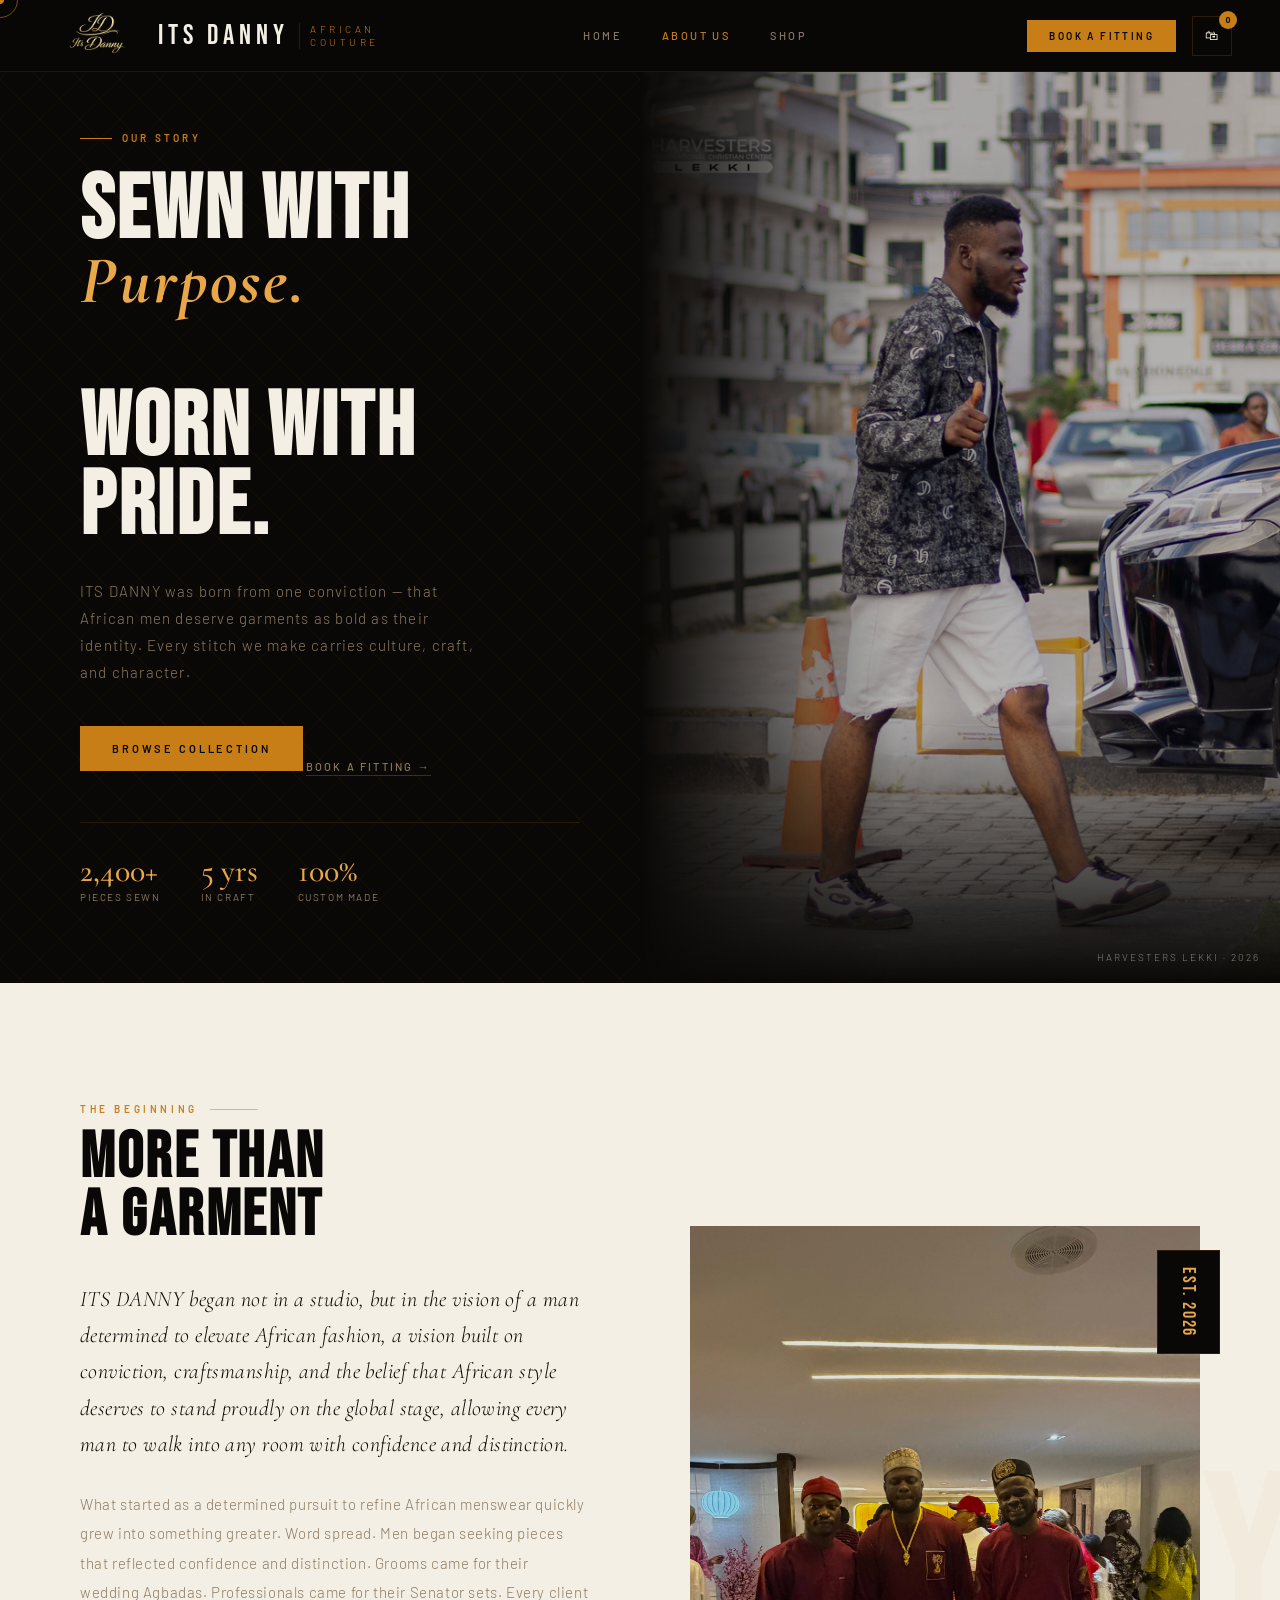
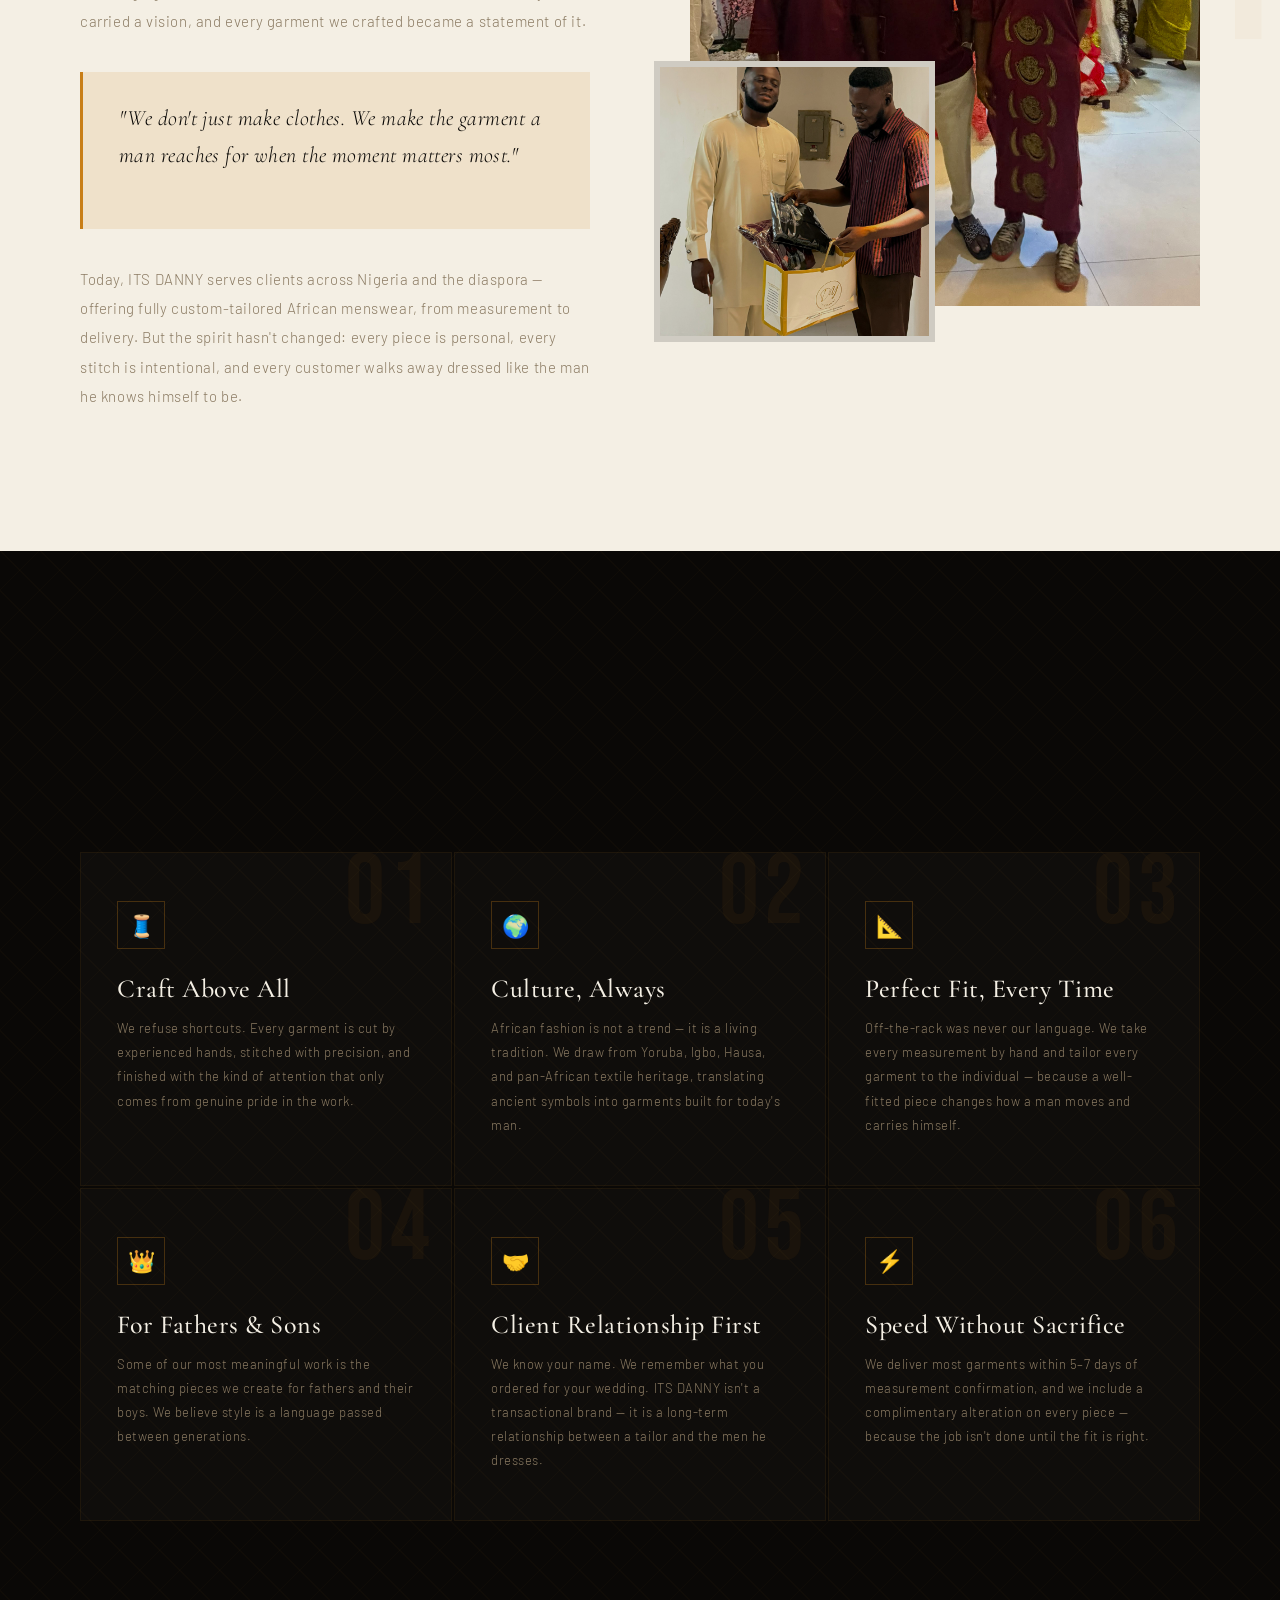
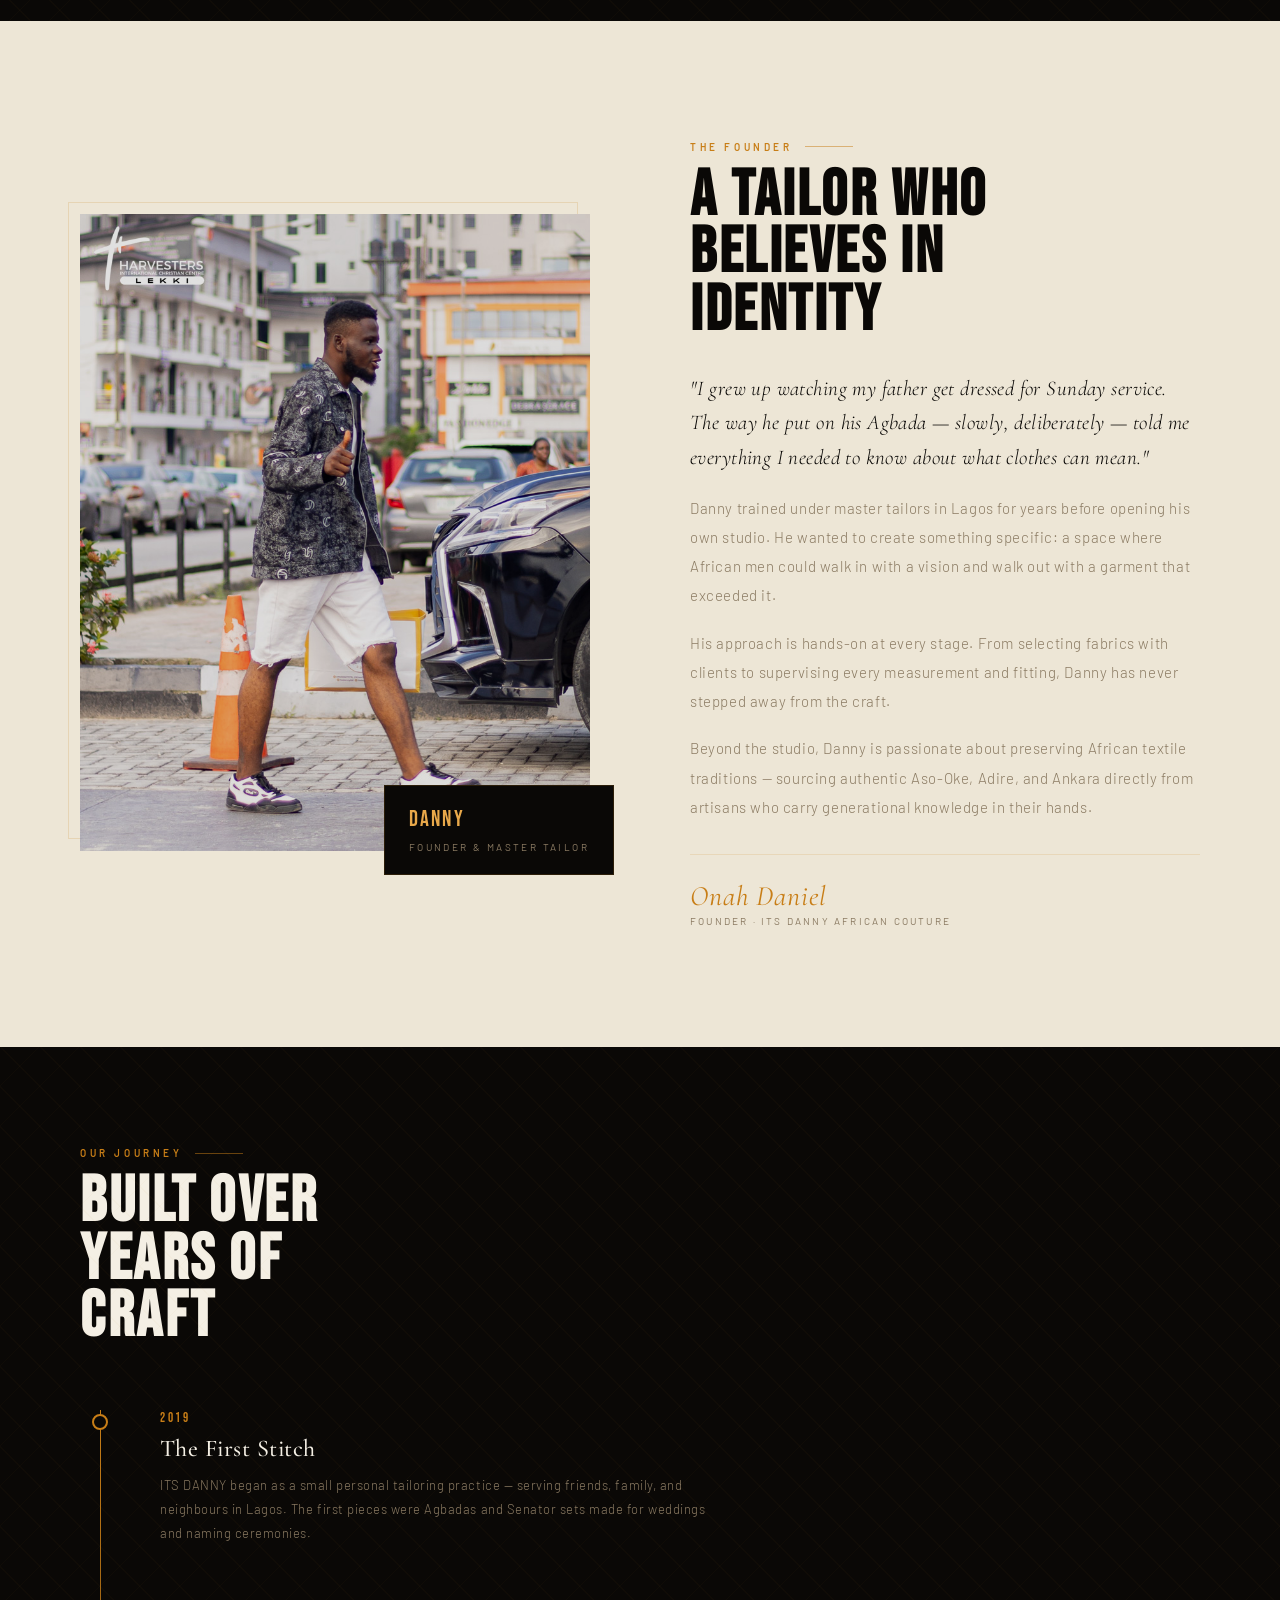
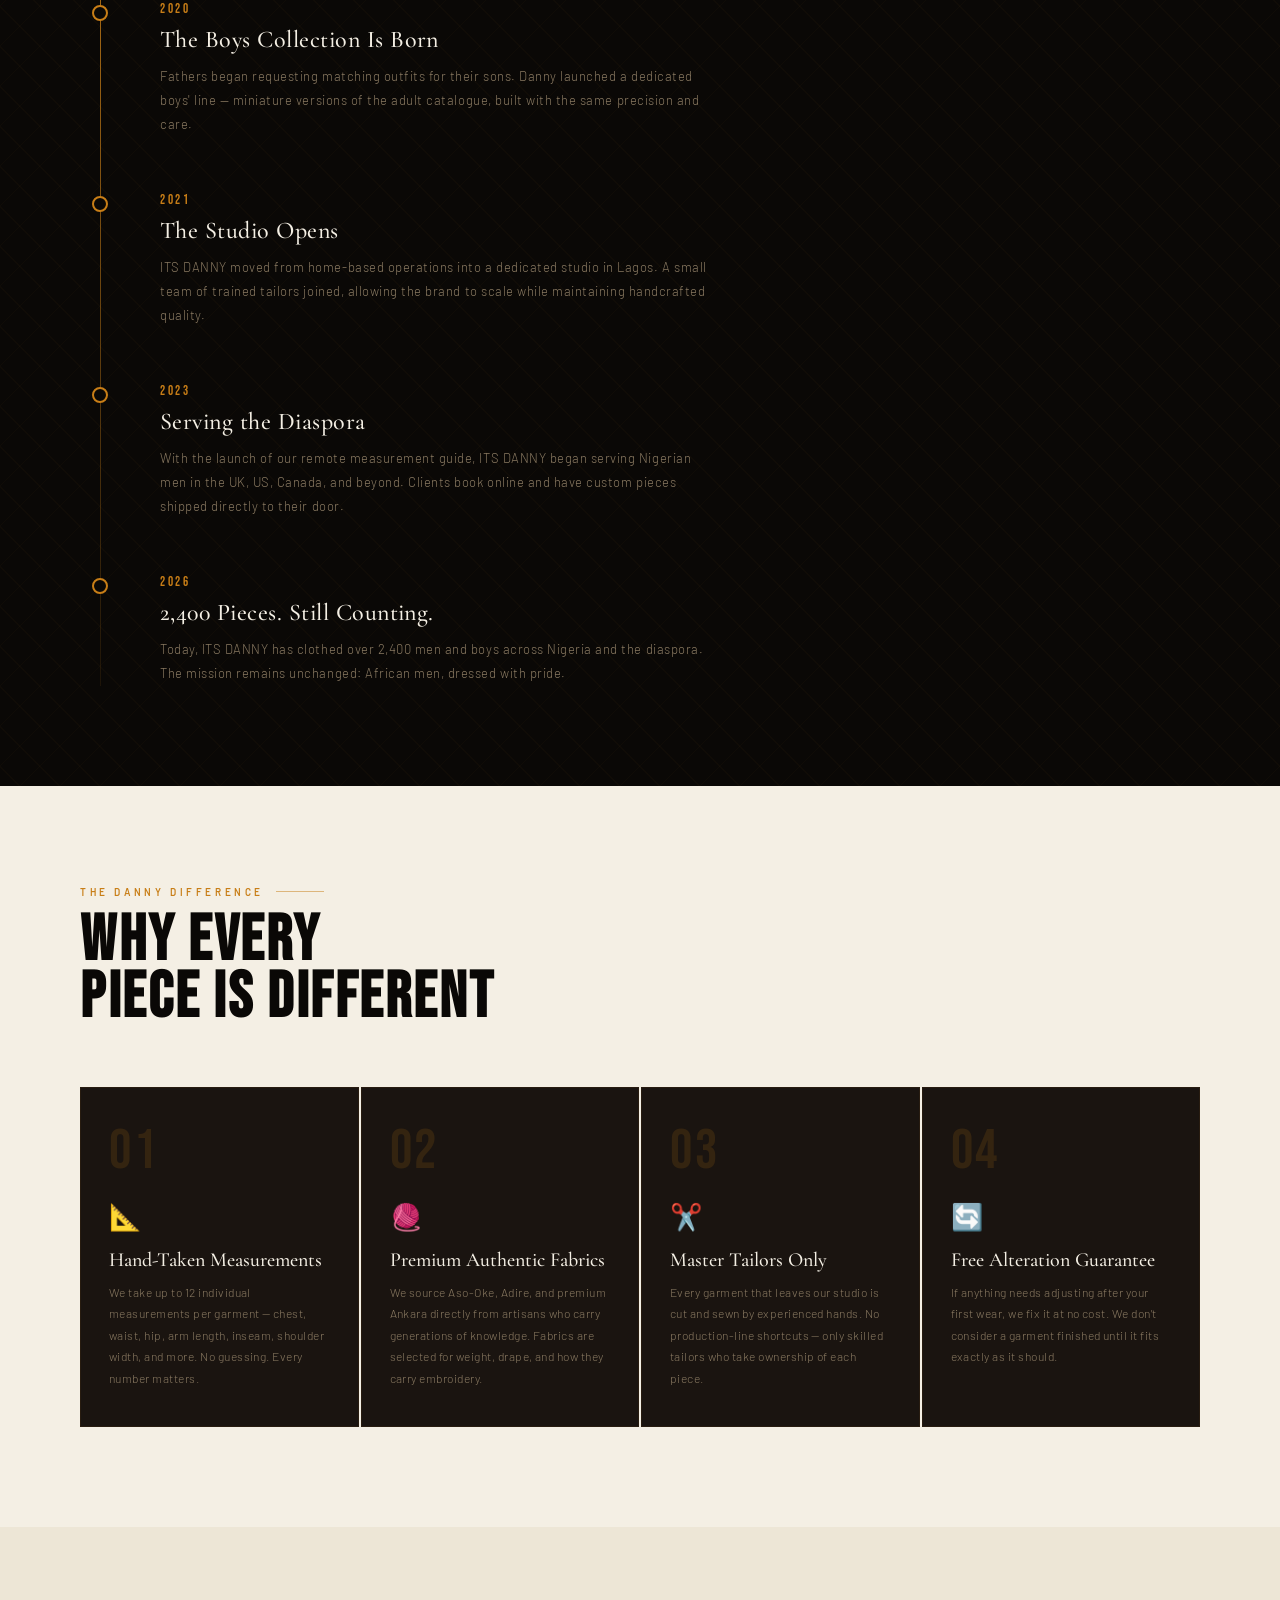
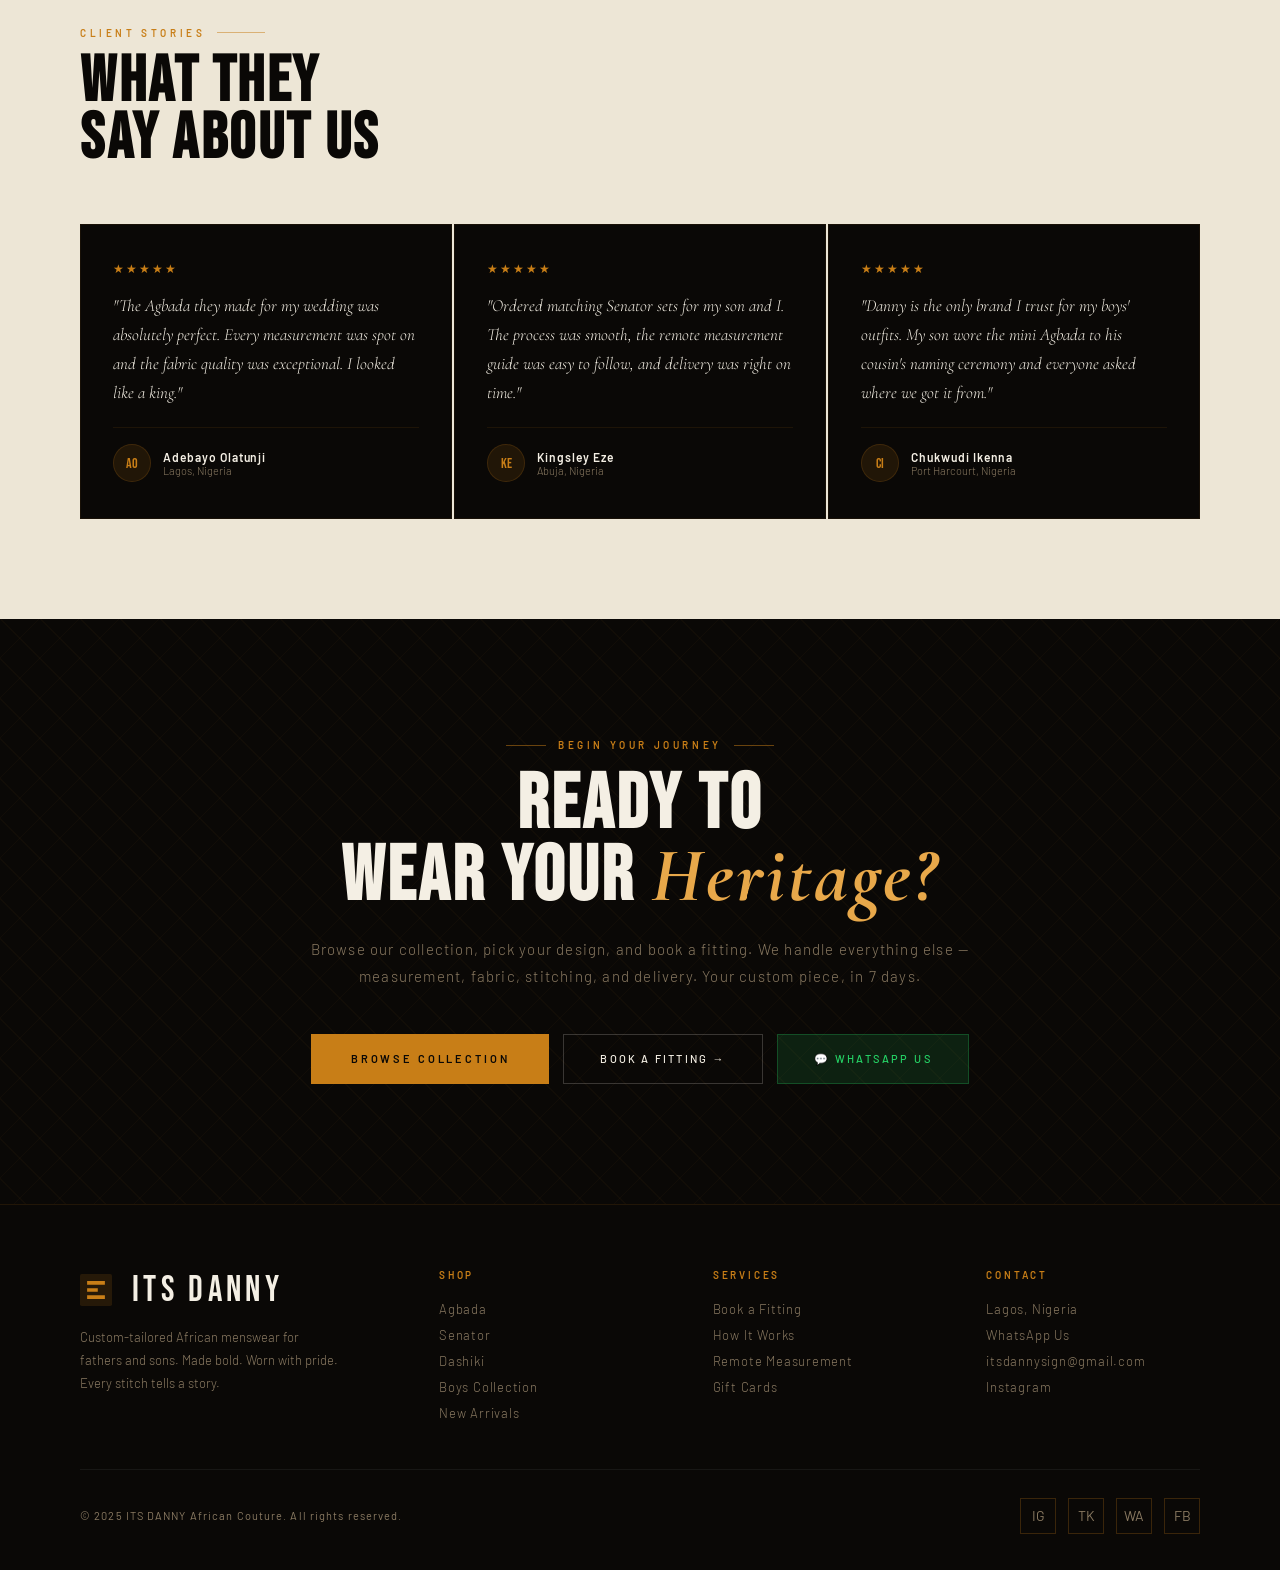
==== commit 6ed87900: "Little adjustment link logo to index page" ====
--- a/about.html
+++ b/about.html
@@ -21,10 +21,11 @@
 
     <!-- ══ NAVBAR ══ -->
 <nav>
-    <a href="#" class="nav-logo">
-        <div class="logo-brand"><img src="Images/logo_no_bg.png" alt="Company logo">ITS DANNY</div>
-        <span>African<br>Couture</span>
+    <a href="index.html" class="nav-logo">
+    <div class="logo-brand"><img src="Images/logo_no_bg.png" alt="Company logo">ITS DANNY</div>
+    <span>African<br>Couture</span>
     </a>
+
 
     <!-- Mobile Menu Button -->
     <button class="menu-toggle" onclick="toggleMenu()">
@@ -113,7 +114,7 @@
                     alt="Danny craftsmanship" />
                 <img class="story-img-accent"
                     src="Images/Daniel & Brother business.jpg" alt="Detail work" />
-                <div class="story-img-label">EST. 2019</div>
+                <div class="story-img-label">EST. 2026</div>
             </div>
         </div>
     </section>
--- a/style.css
+++ b/style.css
@@ -1,10 +1,10 @@
 /* ═══════════════════════════════════════════════════════════
-   DANNY.CSS — ITS DANNY African Couture
-   Unified stylesheet for Index, About, and Shop pages
+DANNY.CSS — ITS DANNY African Couture
+Unified stylesheet for Index, About, and Shop pages
    ═══════════════════════════════════════════════════════════ */
 
 /* ────────────────────────────────────────
-   1. DESIGN TOKENS
+1. DESIGN TOKENS
 ──────────────────────────────────────── */
 :root {
     --ink: #0A0806;
@@ -20,7 +20,7 @@
 }
 
 /* ────────────────────────────────────────
-   2. RESET & BASE
+2. RESET & BASE
 ──────────────────────────────────────── */
 *,
 *::before,
@@ -43,40 +43,17 @@
     cursor: none;
 }
 .menu-toggle {
-  display: none;
-  background: none;
-  border: none;
-  color: #fff;
-  font-size: 2rem;
-  cursor: pointer;
-}
-
-@media (max-width: 768px) {
-
-  .menu-toggle {
-    display: block;
-  }
-
-  .nav-links,
-  .nav-actions {
-    position: absolute;
-    top: 100%;
-    left: 0;
-    width: 100%;
-    background: #111;
-    flex-direction: column;
-    padding: 20px;
     display: none;
-  }
-
-  nav.mobile-open .nav-links,
-  nav.mobile-open .nav-actions {
-    display: flex;
-  }
-}
+    background: none;
+    border: none;
+    color: #fff;
+    font-size: 2rem;
+    cursor: pointer;
+}
+
 
 /* ────────────────────────────────────────
-   3. CUSTOM CURSOR
+3. CUSTOM CURSOR
 ──────────────────────────────────────── */
 .cursor {
     position: fixed;
@@ -156,7 +133,7 @@
 }
 
 /* ════════════════════════════════════════
-   6. NAVBAR  (shared all pages)
+6. NAVBAR  (shared all pages)
 ════════════════════════════════════════ */
 nav {
     position: fixed;
@@ -291,8 +268,33 @@
     justify-content: center;
 }
 
+@media (max-width: 768px) {
+
+    .menu-toggle {
+        display: block;
+    }
+
+    .nav-links,
+    .nav-actions {
+        position: absolute;
+        top: 100%;
+        left: 0;
+        width: 100%;
+        background: #111;
+        flex-direction: column;
+        padding: 20px;
+        display: none;
+    }
+
+    nav.mobile-open .nav-links,
+    nav.mobile-open .nav-actions {
+        display: flex;
+    }
+    }
+
+
 /* ════════════════════════════════════════
-   7. FOOTER  (shared all pages)
+7. FOOTER  (shared all pages)
 ════════════════════════════════════════ */
 footer {
     background: var(--ink);
@@ -589,7 +591,7 @@
 }
 
 /* ════════════════════════════════════════
-   9. SHARED BUTTONS
+9. SHARED BUTTONS
 ════════════════════════════════════════ */
 /* Amber fill with cream sweep on hover — used in hero, CTA, shop */
 .btn-primary,
@@ -735,7 +737,7 @@
 }
 
 /* ════════════════════════════════════════
-   10. SHARED SECTION HEADERS
+10. SHARED SECTION HEADERS
 ════════════════════════════════════════ */
 .section-eyebrow {
     font-size: 10px;
@@ -784,8 +786,8 @@
 }
 
 /* ════════════════════════════════════════
-   11. SHARED FORM COMPONENTS
-       (Booking form, overlay, inputs)
+11. SHARED FORM COMPONENTS
+    (Booking form, overlay, inputs)
 ════════════════════════════════════════ */
 
 /* ── Booking form container ── */
@@ -1195,7 +1197,7 @@
 }
 
 /* ════════════════════════════════════════
-   12. PRODUCT MODAL  (shared Index + Shop)
+12. PRODUCT MODAL  (shared Index + Shop)
 ════════════════════════════════════════ */
 .modal-overlay {
     position: fixed;
@@ -1400,7 +1402,7 @@
 }
 
 /* ════════════════════════════════════════
-   13. SCROLL REVEAL  (About page)
+13. SCROLL REVEAL  (About page)
 ════════════════════════════════════════ */
 .reveal {
     opacity: 0;
@@ -1428,7 +1430,7 @@
 }
 
 /* ════════════════════════════════════════
-   14. ANIMATIONS
+14. ANIMATIONS
 ════════════════════════════════════════ */
 @keyframes fadeUp {
     from {
@@ -1482,12 +1484,12 @@
 }
 
 
-/* ╔═══════════════════════════════════════════════════════════╗
-   ║  PAGE-SPECIFIC SECTIONS                                  ║
-   ╚═══════════════════════════════════════════════════════════╝ */
+/*  ╔═══════════════════════════════════════════════════════════╗
+    ║  PAGE-SPECIFIC SECTIONS                                   ║
+    ╚═══════════════════════════════════════════════════════════╝ */
 
 /* ════════════════════════════════════════
-   15. INDEX — Hero
+15. INDEX — Hero
 ════════════════════════════════════════ */
 .hero {
     min-height: 100vh;
@@ -2414,7 +2416,7 @@
 }
 
 /* ════════════════════════════════════════
-   21. ABOUT — Story
+21. ABOUT — Story
 ════════════════════════════════════════ */
 .story-section {
     padding: 120px 80px;
@@ -2520,7 +2522,7 @@
 }
 
 /* ════════════════════════════════════════
-   22. ABOUT — Values
+22. ABOUT — Values
 ════════════════════════════════════════ */
 .values-section {
     padding: 100px 80px;
@@ -2603,7 +2605,7 @@
 }
 
 /* ════════════════════════════════════════
-   23. ABOUT — Founder
+23. ABOUT — Founder
 ════════════════════════════════════════ */
 .founder-section {
     padding: 120px 80px;
@@ -2715,7 +2717,7 @@
 }
 
 /* ════════════════════════════════════════
-   24. ABOUT — Timeline
+24. ABOUT — Timeline
 ════════════════════════════════════════ */
 .process-section {
     padding: 100px 80px;
@@ -2803,7 +2805,7 @@
 }
 
 /* ════════════════════════════════════════
-   25. ABOUT — Craft
+25. ABOUT — Craft
 ════════════════════════════════════════ */
 .craft-section {
     padding: 100px 80px;
@@ -2863,7 +2865,7 @@
 }
 
 /* ════════════════════════════════════════
-   26. ABOUT — CTA
+26. ABOUT — CTA
 ════════════════════════════════════════ */
 .cta-section {
     padding: 120px 80px;
@@ -2946,7 +2948,7 @@
 
 
 /* ════════════════════════════════════════
-   27. SHOP — Page hero
+27. SHOP — Page hero
 ════════════════════════════════════════ */
 .page-hero {
     min-height: 340px;
@@ -3052,7 +3054,7 @@
 }
 
 /* ════════════════════════════════════════
-   28. SHOP — Layout + Sidebar
+28. SHOP — Layout + Sidebar
 ════════════════════════════════════════ */
 .shop-wrapper {
     display: grid;
@@ -3245,7 +3247,7 @@
 }
 
 /* ════════════════════════════════════════
-   29. SHOP — Main content + Toolbar
+29. SHOP — Main content + Toolbar
 ════════════════════════════════════════ */
 .main-content {
     padding: 44px 56px 80px
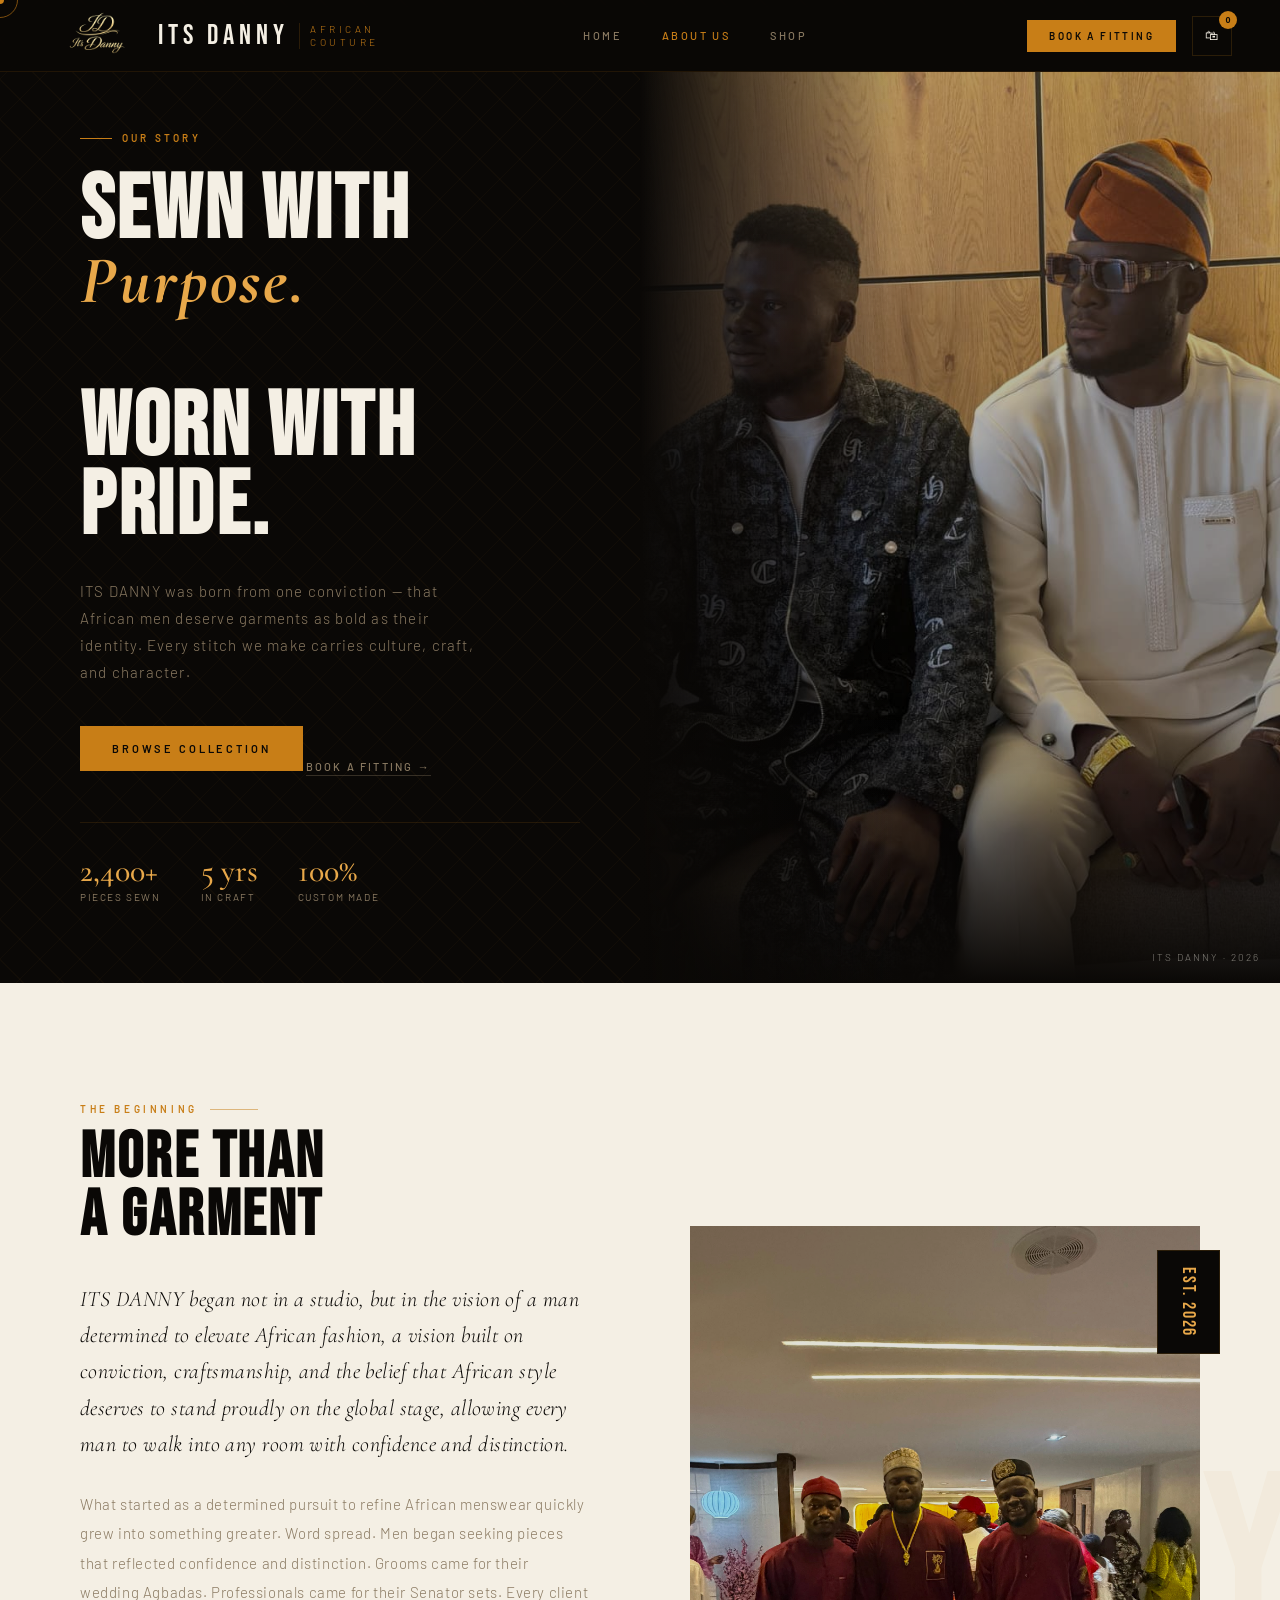
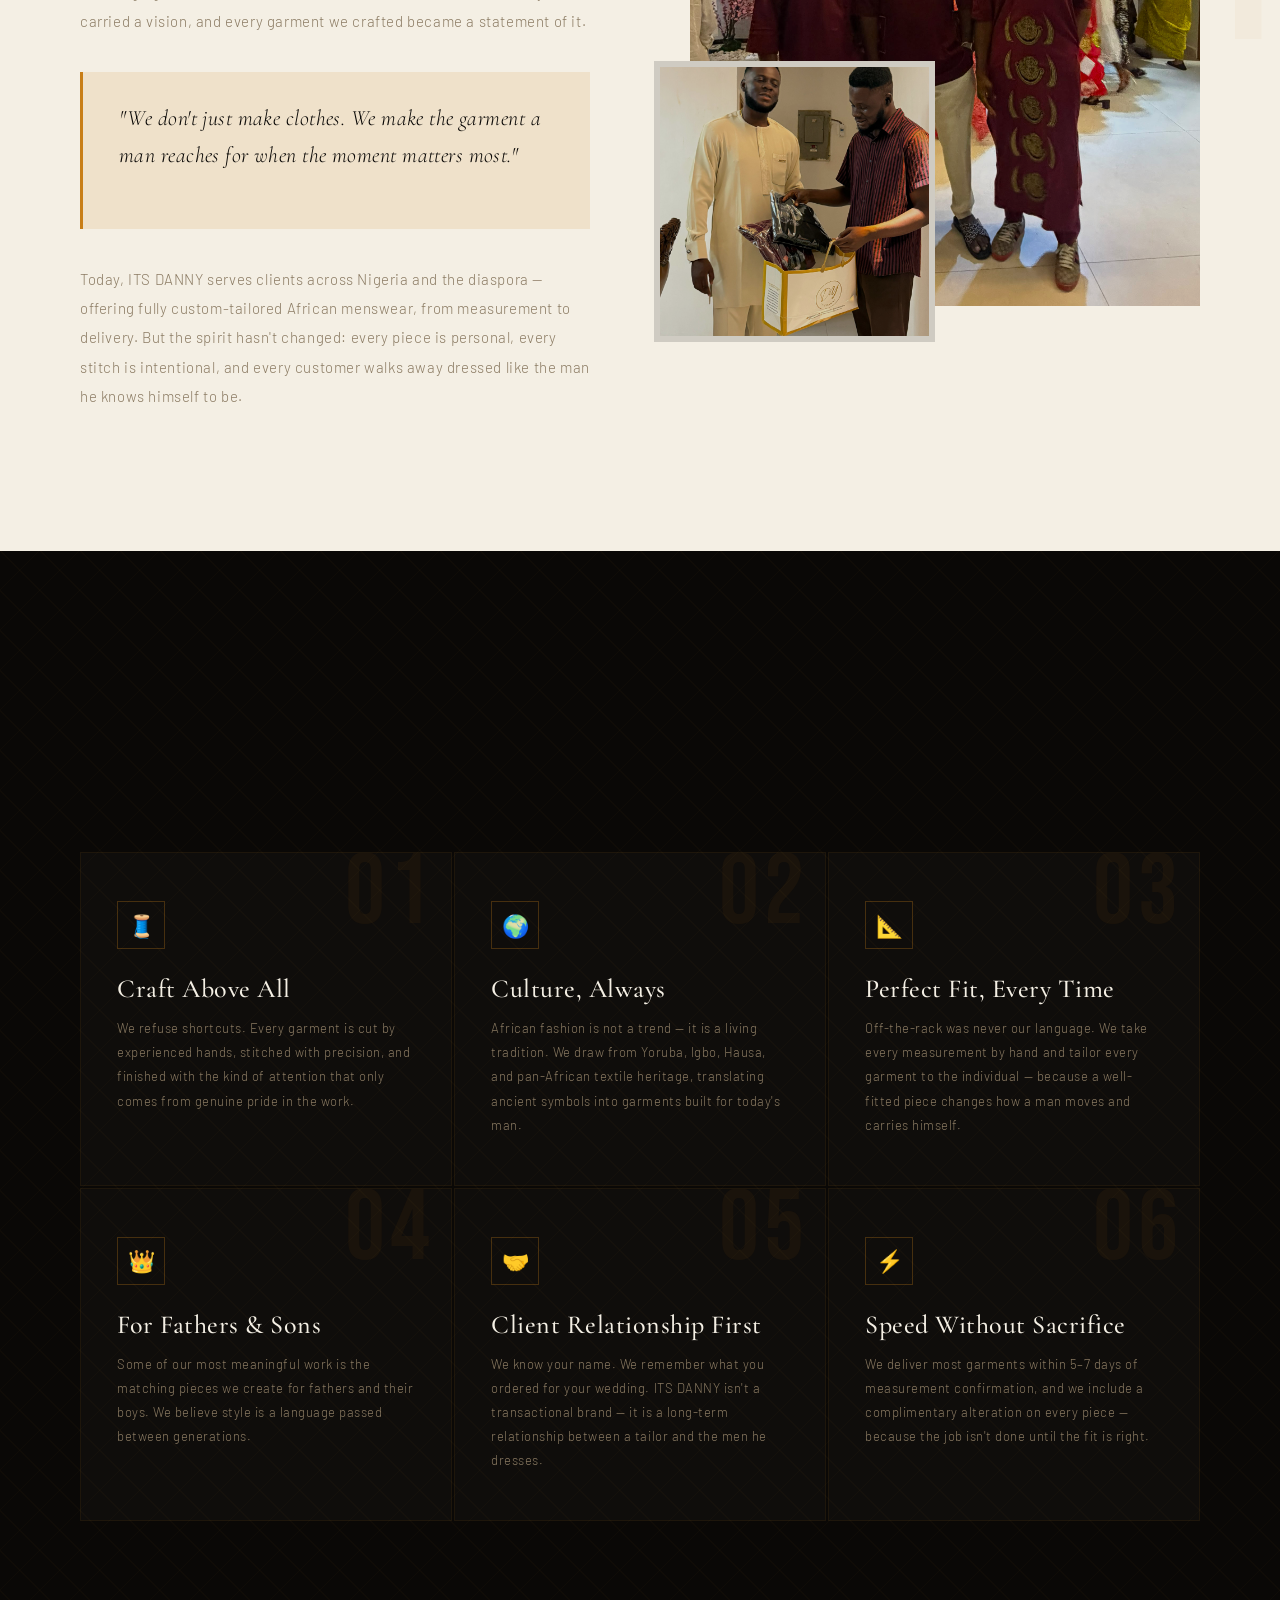
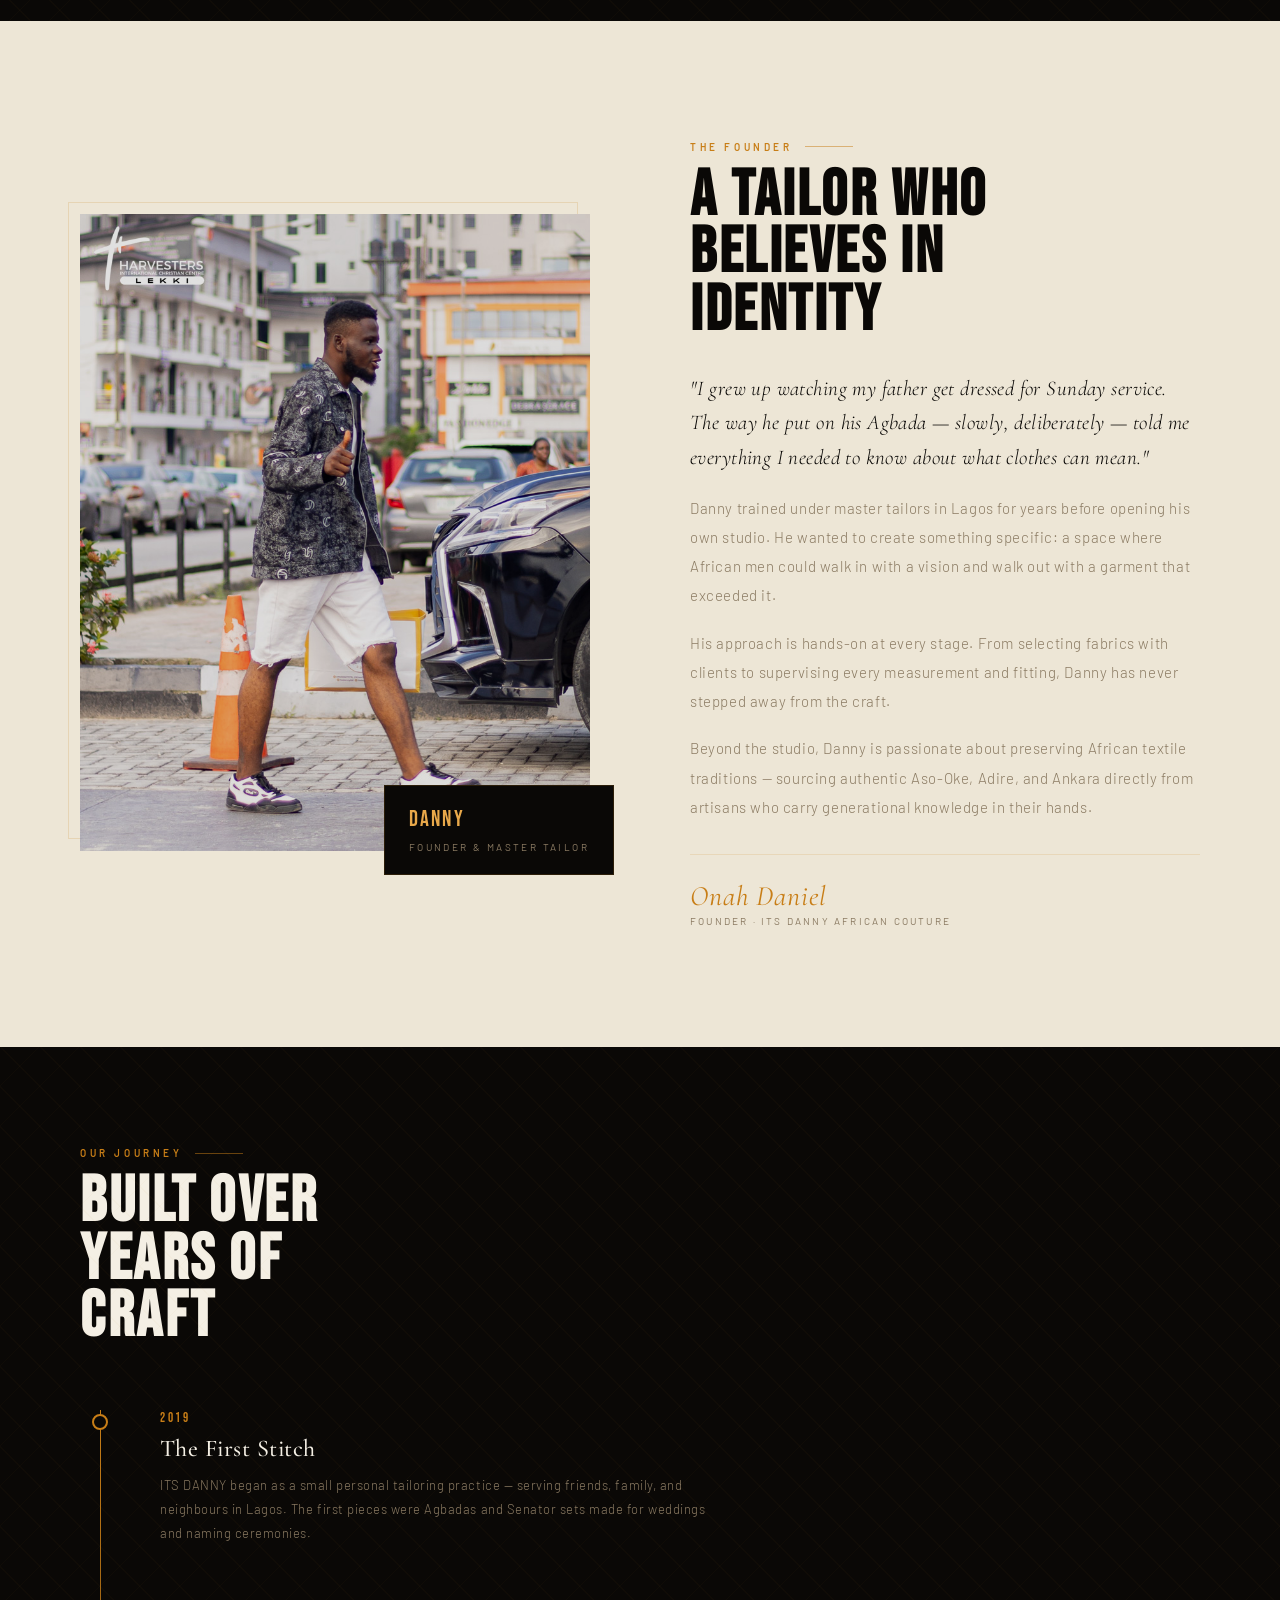
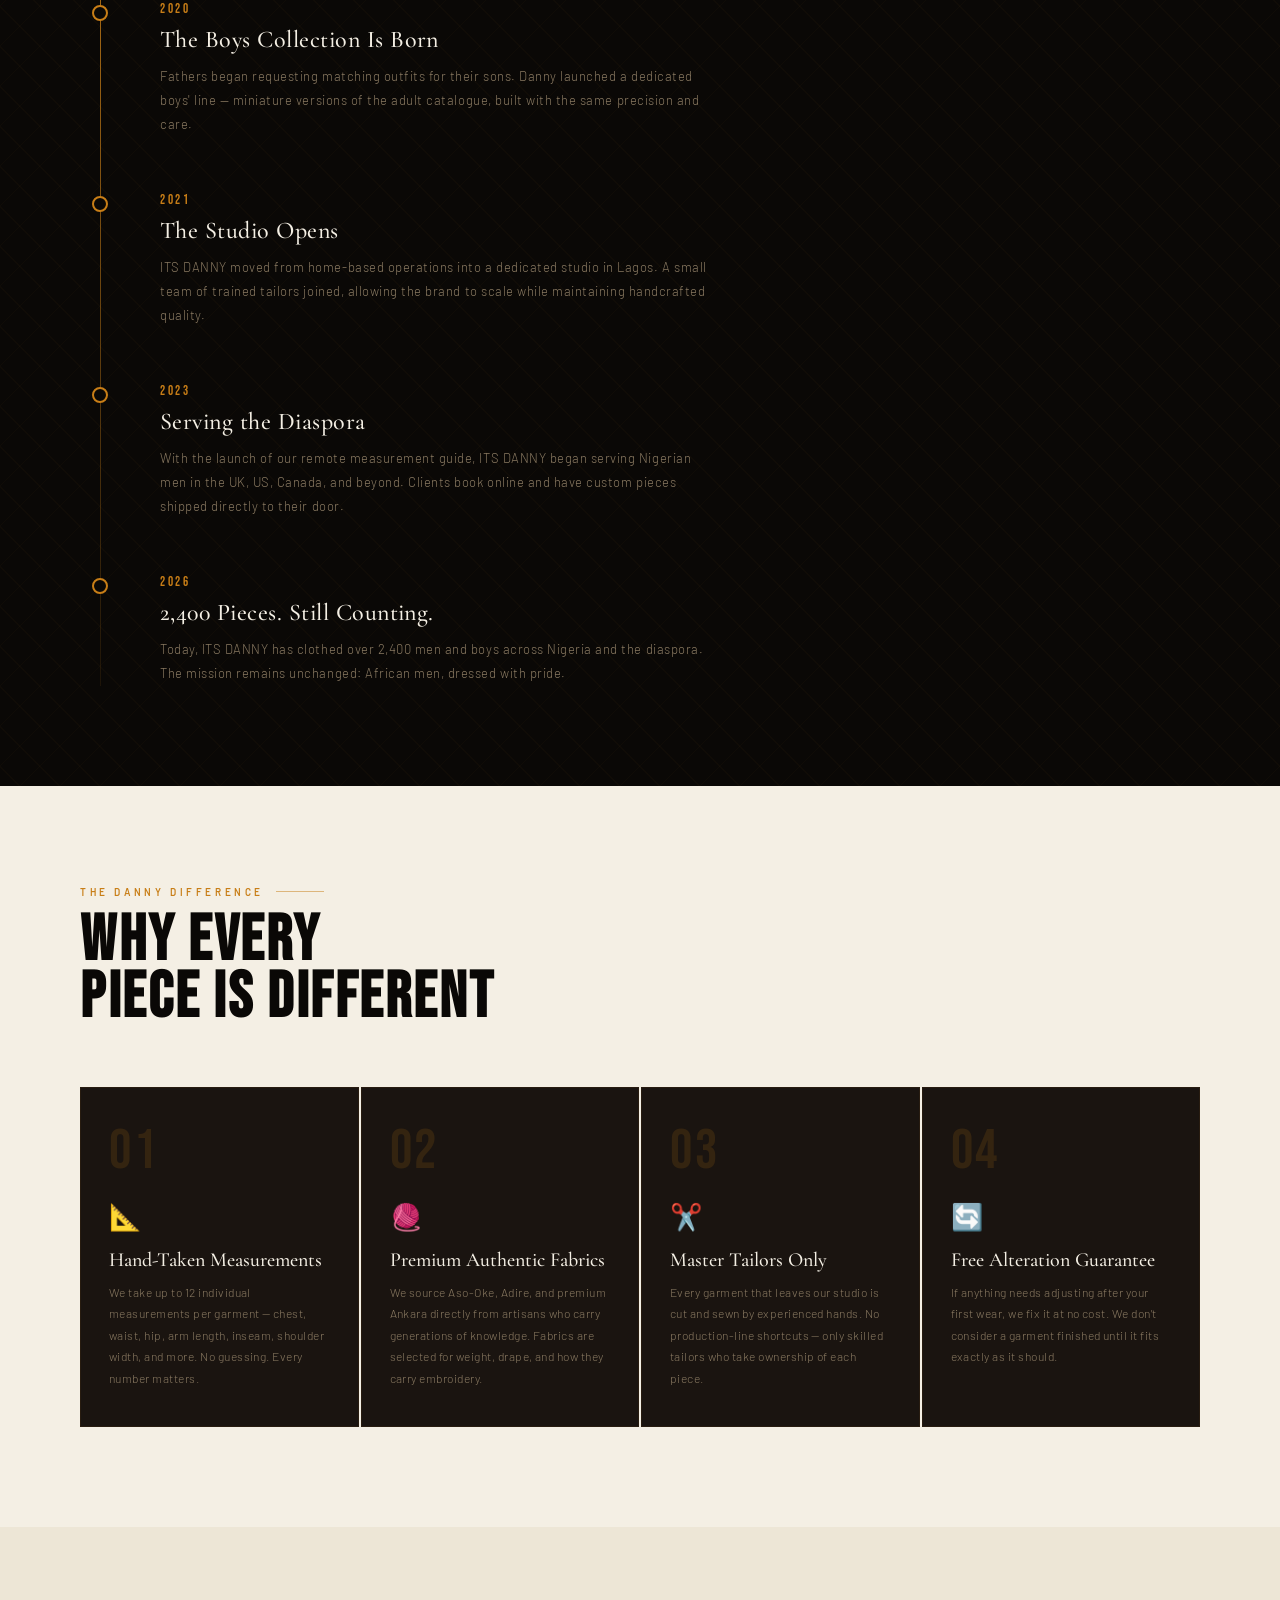
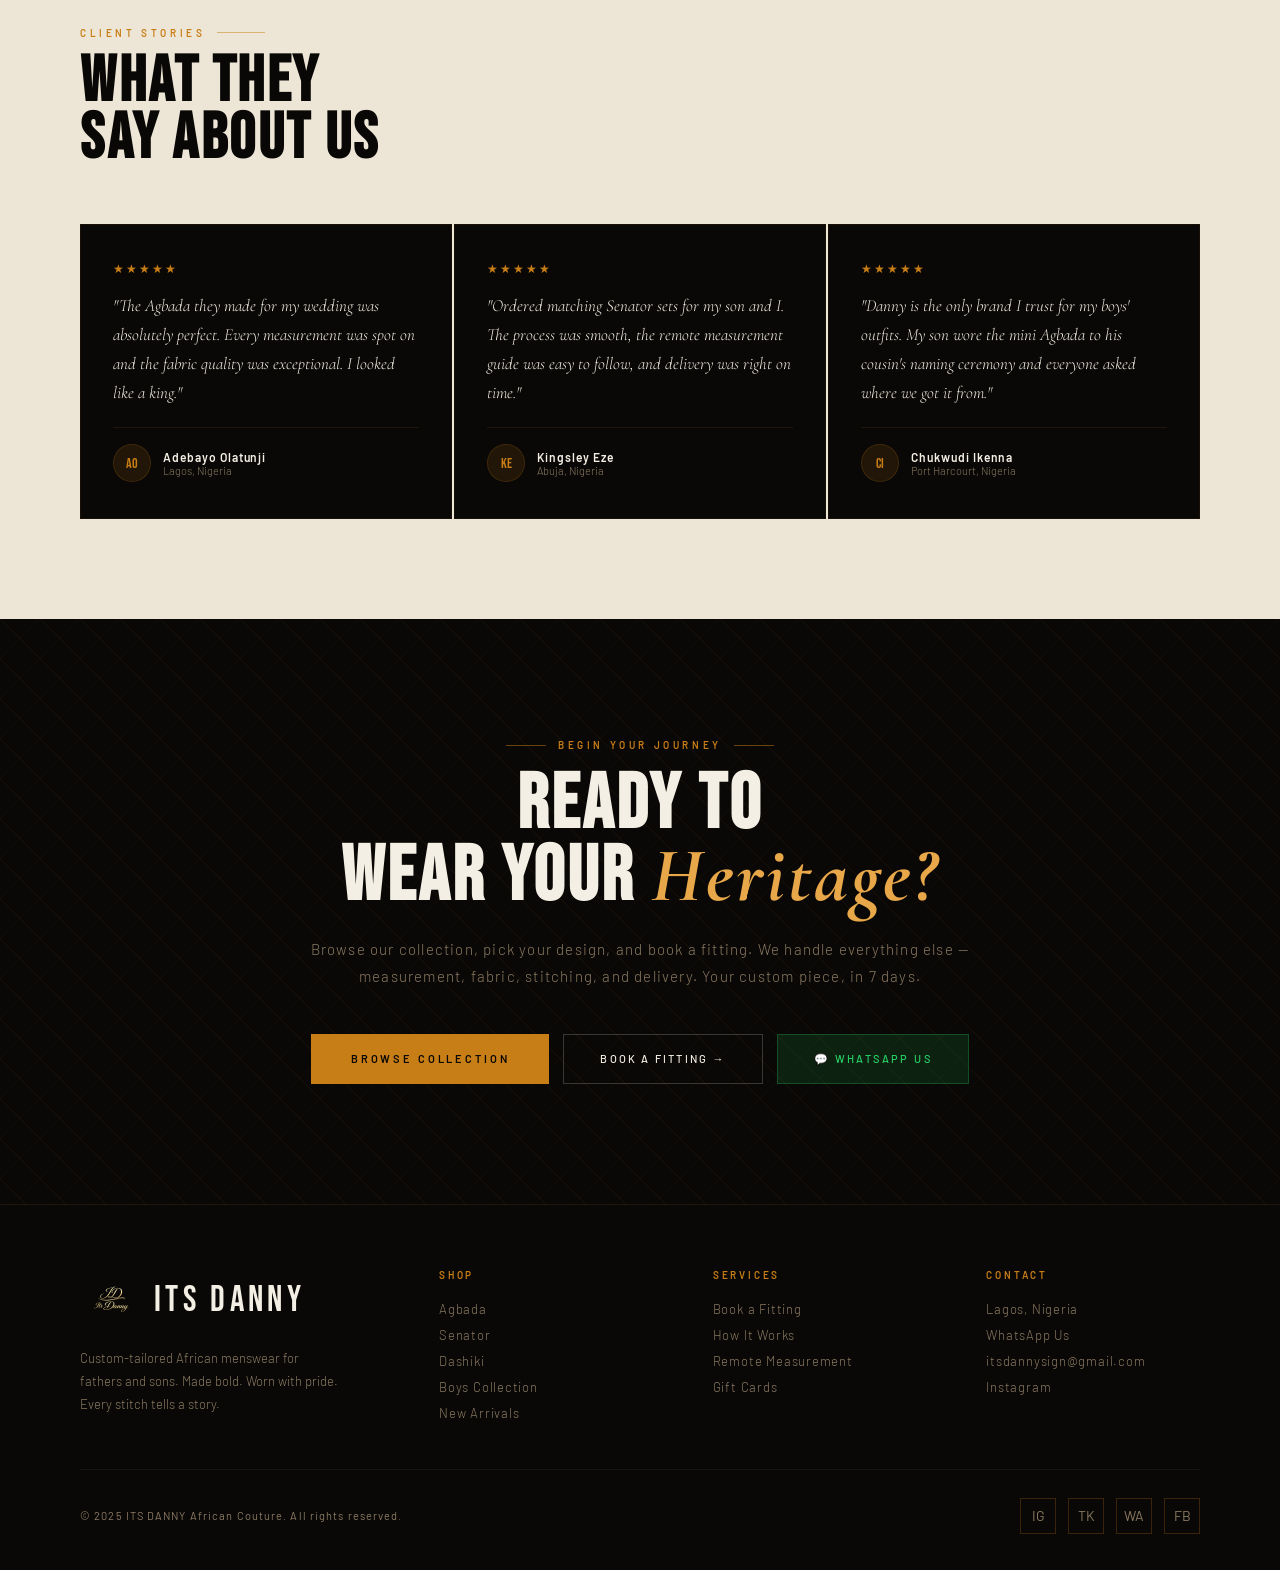
==== commit cb43d149: "Image and items update I updated cloth items and about us images" ====
--- a/about.html
+++ b/about.html
@@ -76,7 +76,7 @@
 
         <!-- Single hero image -->
         <div class="hero-right" style="display:block;position:relative;overflow:hidden;">
-            <img src="Images/Danny Havesters.jpeg" alt="Senator Collection"
+            <img src="Images/Dan NA BRO Hero about.jpeg" alt="Elegance in African menswear"
                 style="width:100%;height:100%;object-fit:cover;object-position:top center;filter:brightness(.72) saturate(.9);" />
             <!-- gradient overlay -->
             <div
@@ -85,7 +85,7 @@
             <!-- caption -->
             <div
                 style="position:absolute;bottom:20px;right:20px;font-size:10px;letter-spacing:.2em;text-transform:uppercase;color:rgba(244,239,228,.5);font-family:'Barlow',sans-serif;font-weight:300;z-index:2;">
-                HARVESTERS LEKKI · 2026</div>
+                ITS DANNY · 2026</div>
         </div>
     </section>
 
@@ -356,10 +356,8 @@
         <div class="footer-top">
             <div>
                 <div class="footer-brand-name">
-                    <svg width="32" height="32" viewBox="0 0 36 36" fill="none" style="margin-right:10px">
-                        <rect width="36" height="36" fill="rgba(200,126,23,0.15)" rx="2" />
-                        <path d="M8 8h20v4H8zM8 16h12v4H8zM8 24h20v4H8z" fill="#C87E17" />
-                    </svg>
+                    <img src="Images/logo_no_bg.png" alt="Company logo"/>
+                    </img>
                     ITS DANNY
                 </div>
                 <p class="footer-brand-desc">Custom-tailored African menswear for fathers and sons. Made bold. Worn with
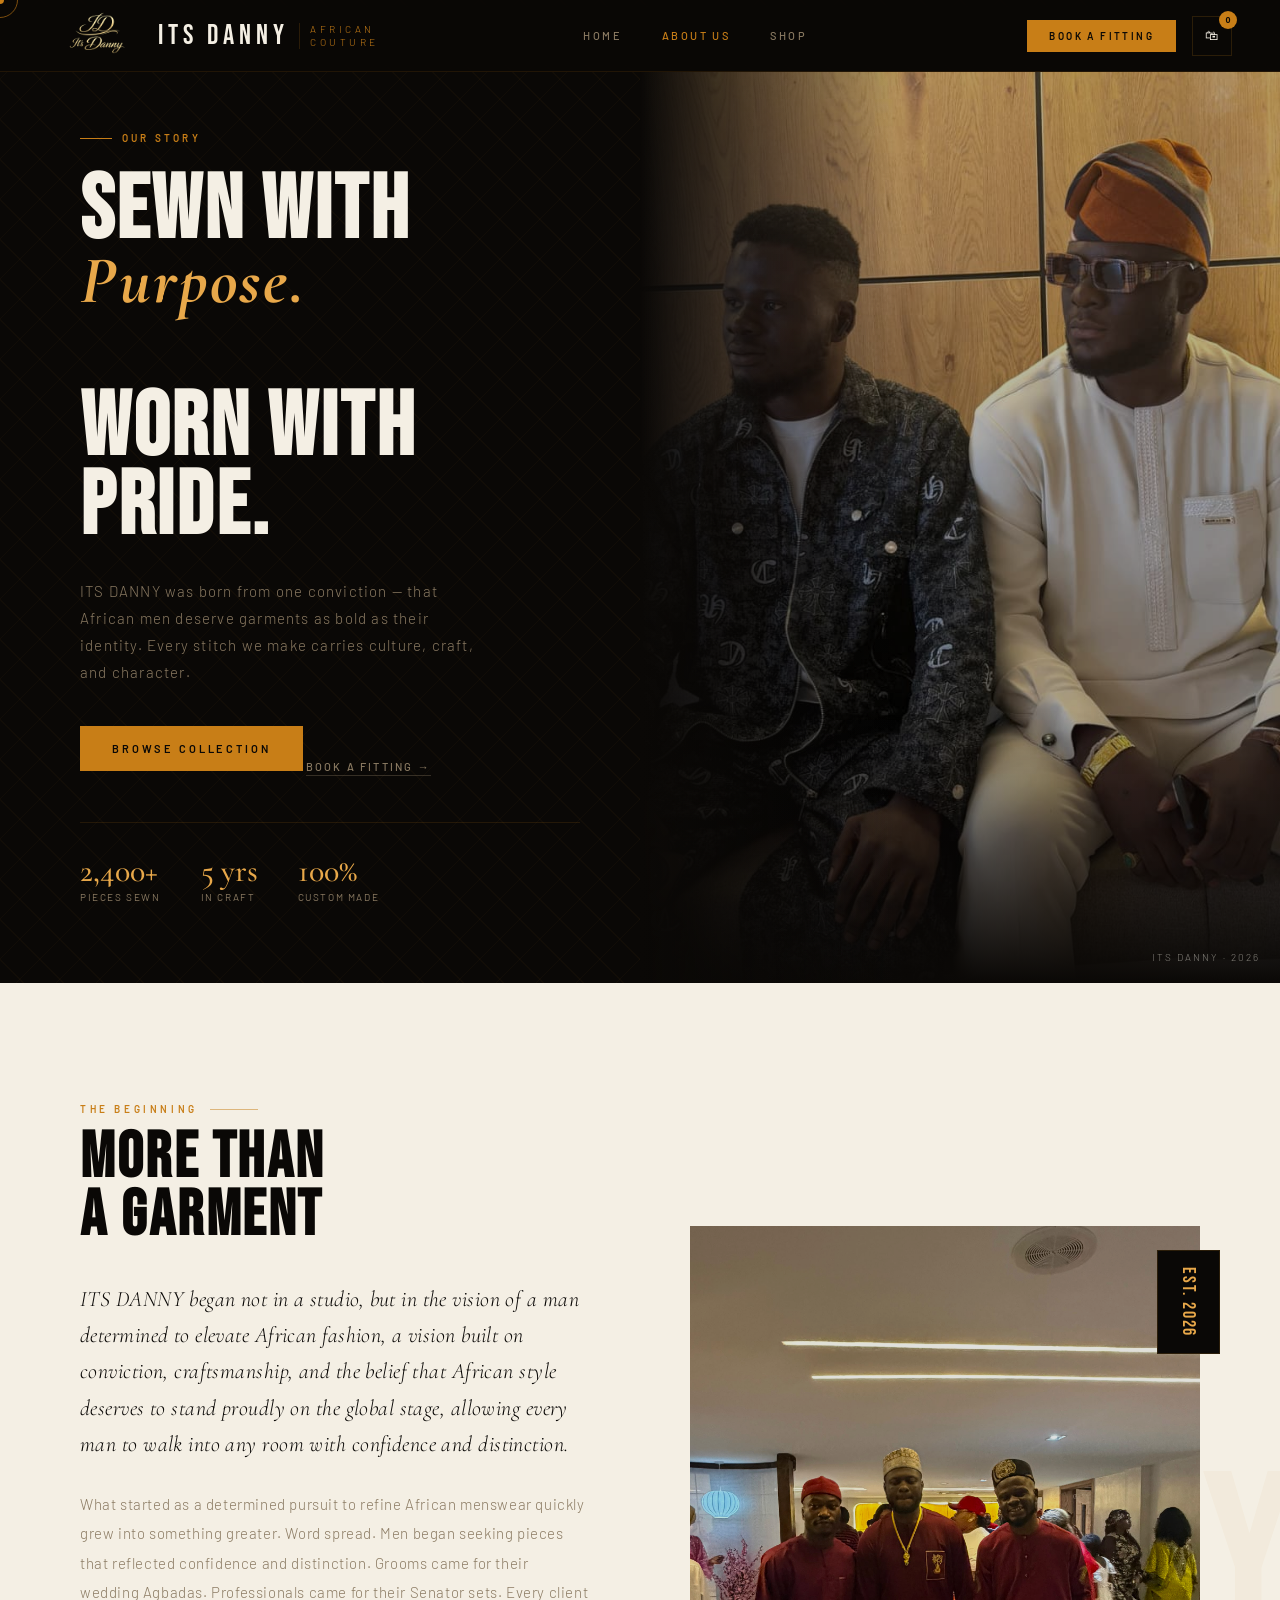
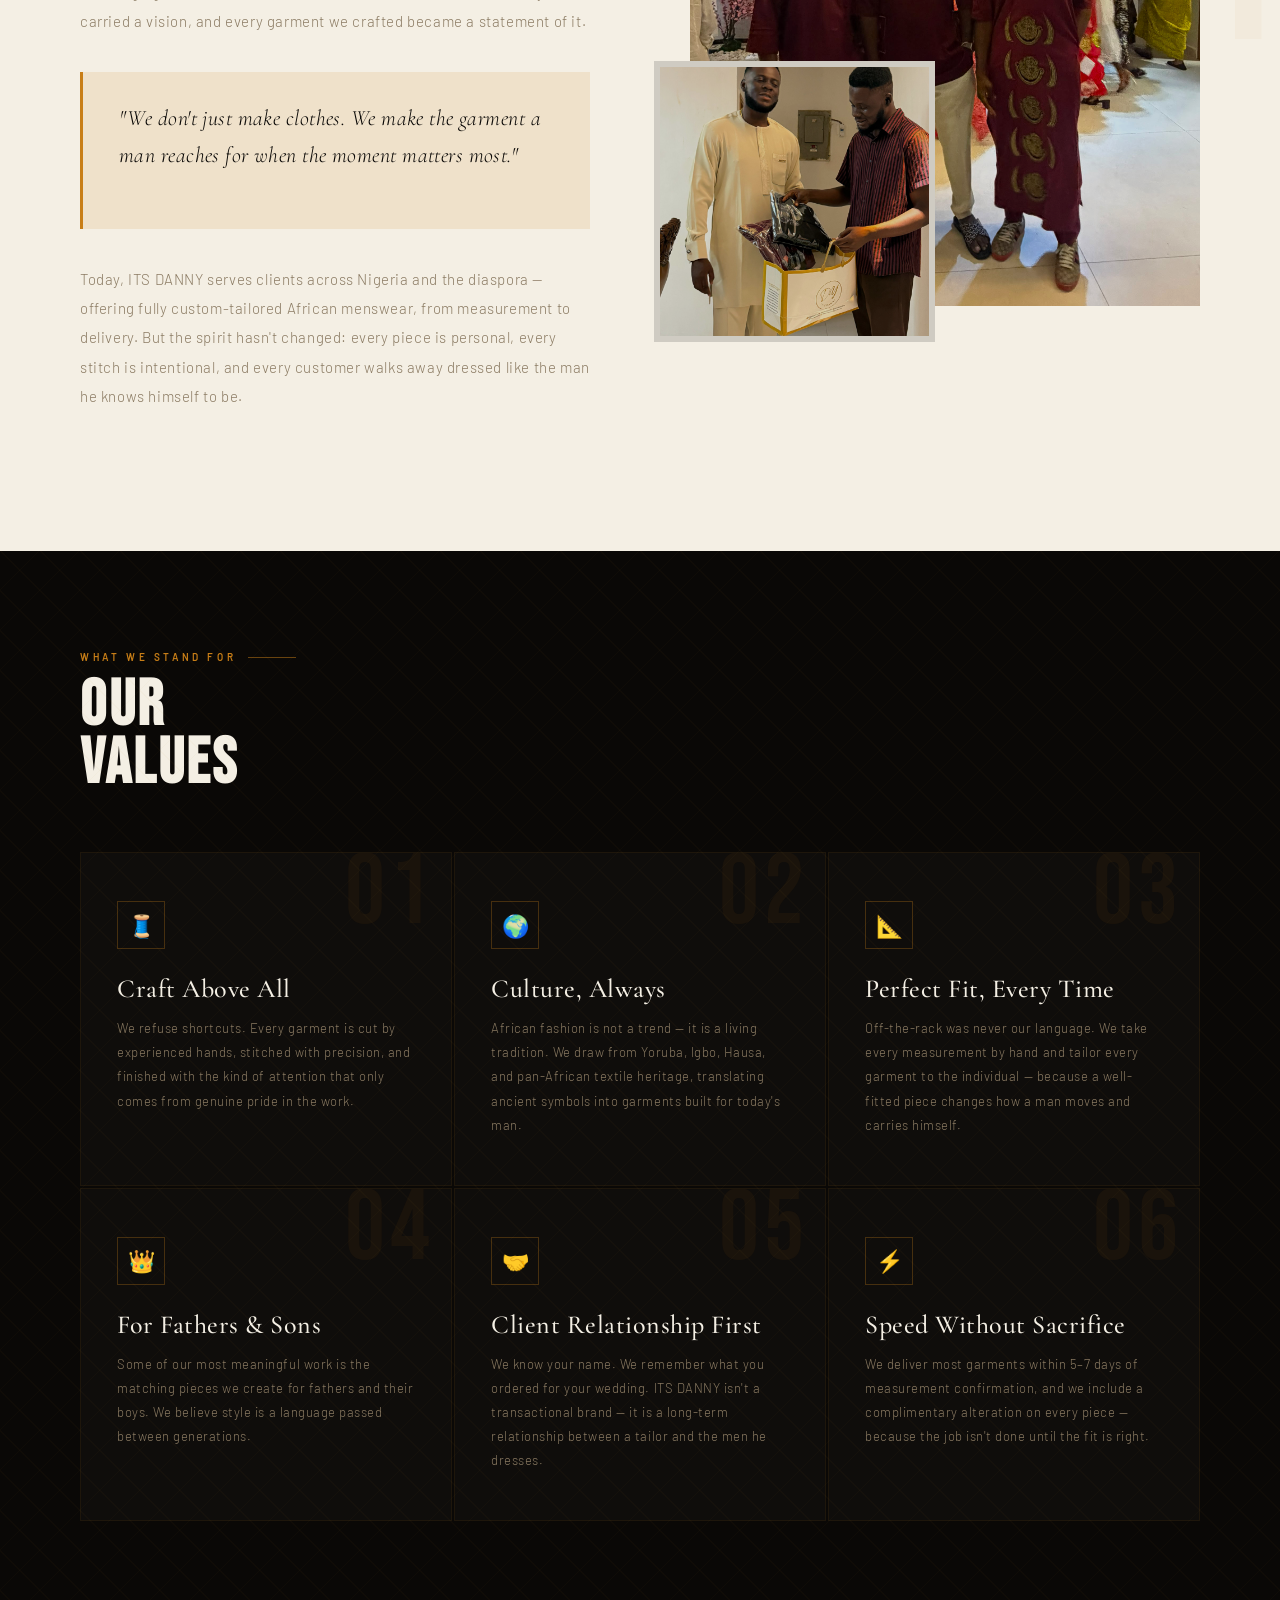
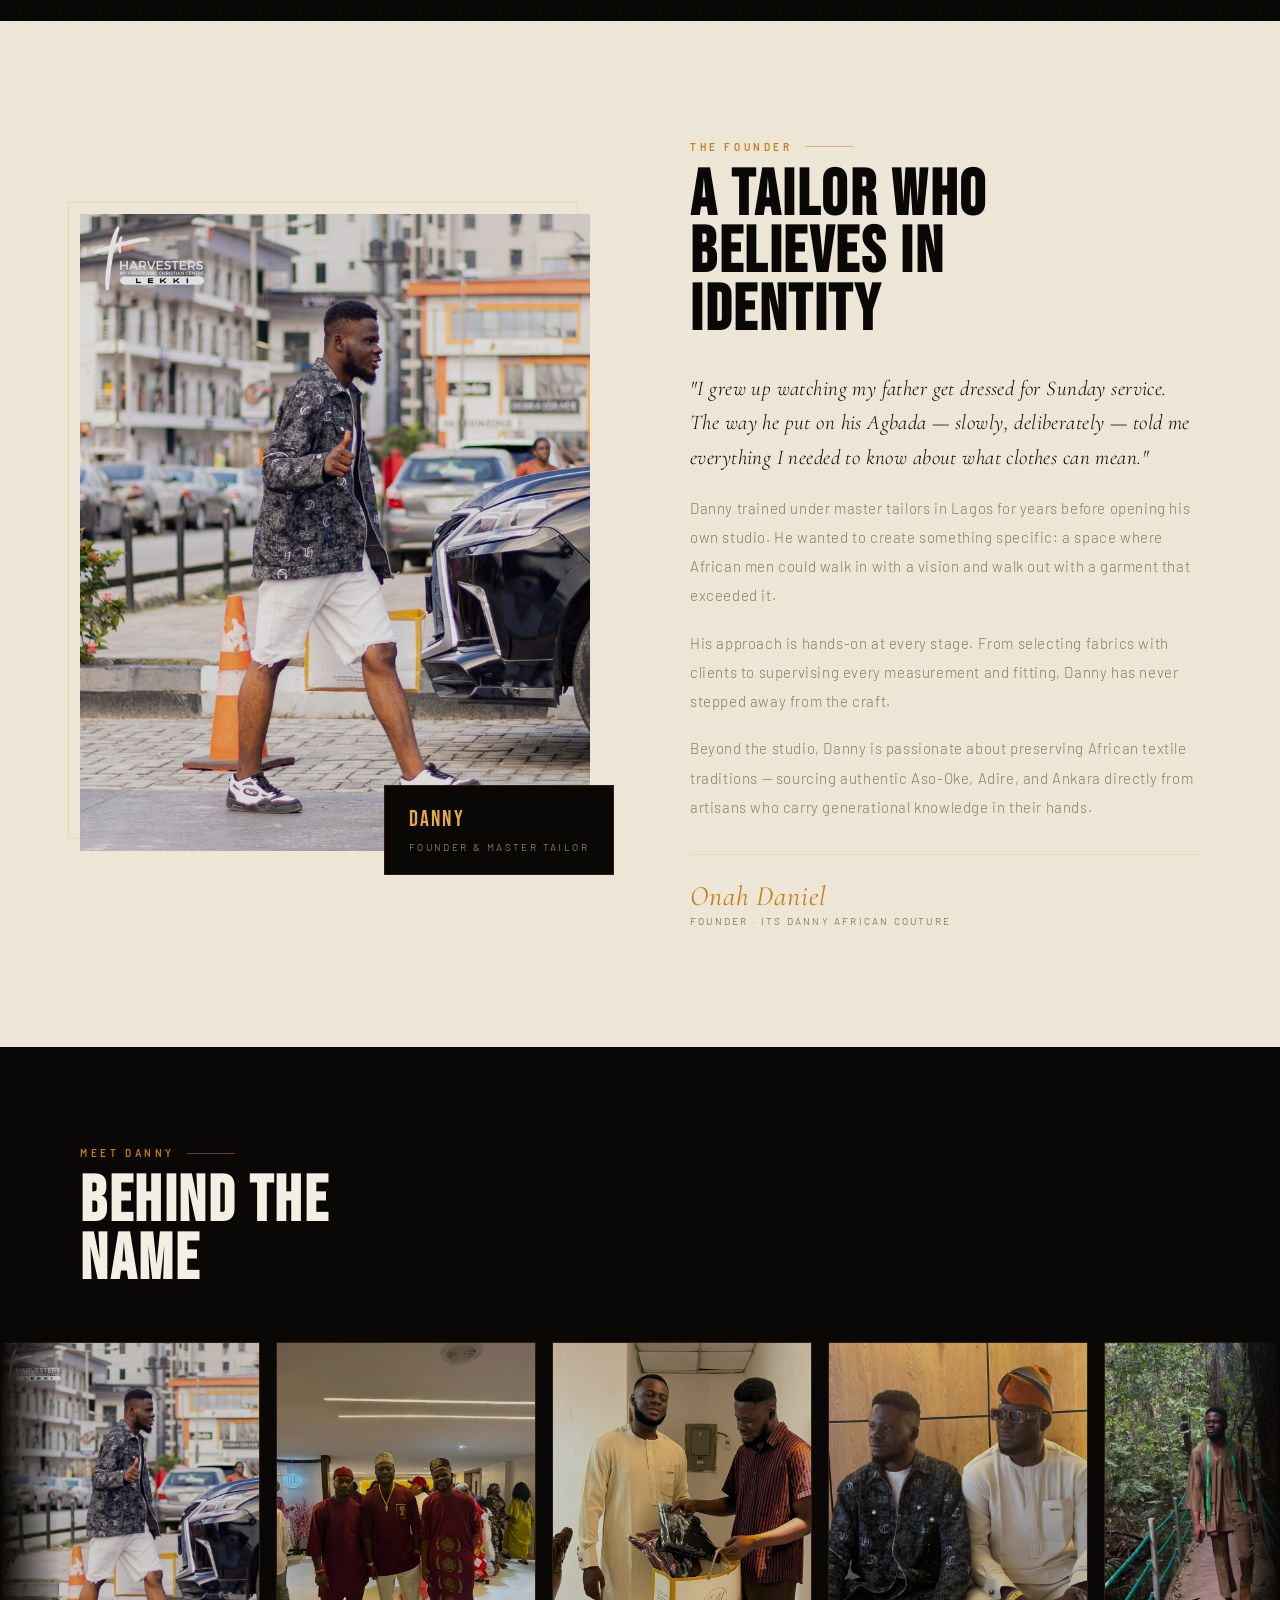
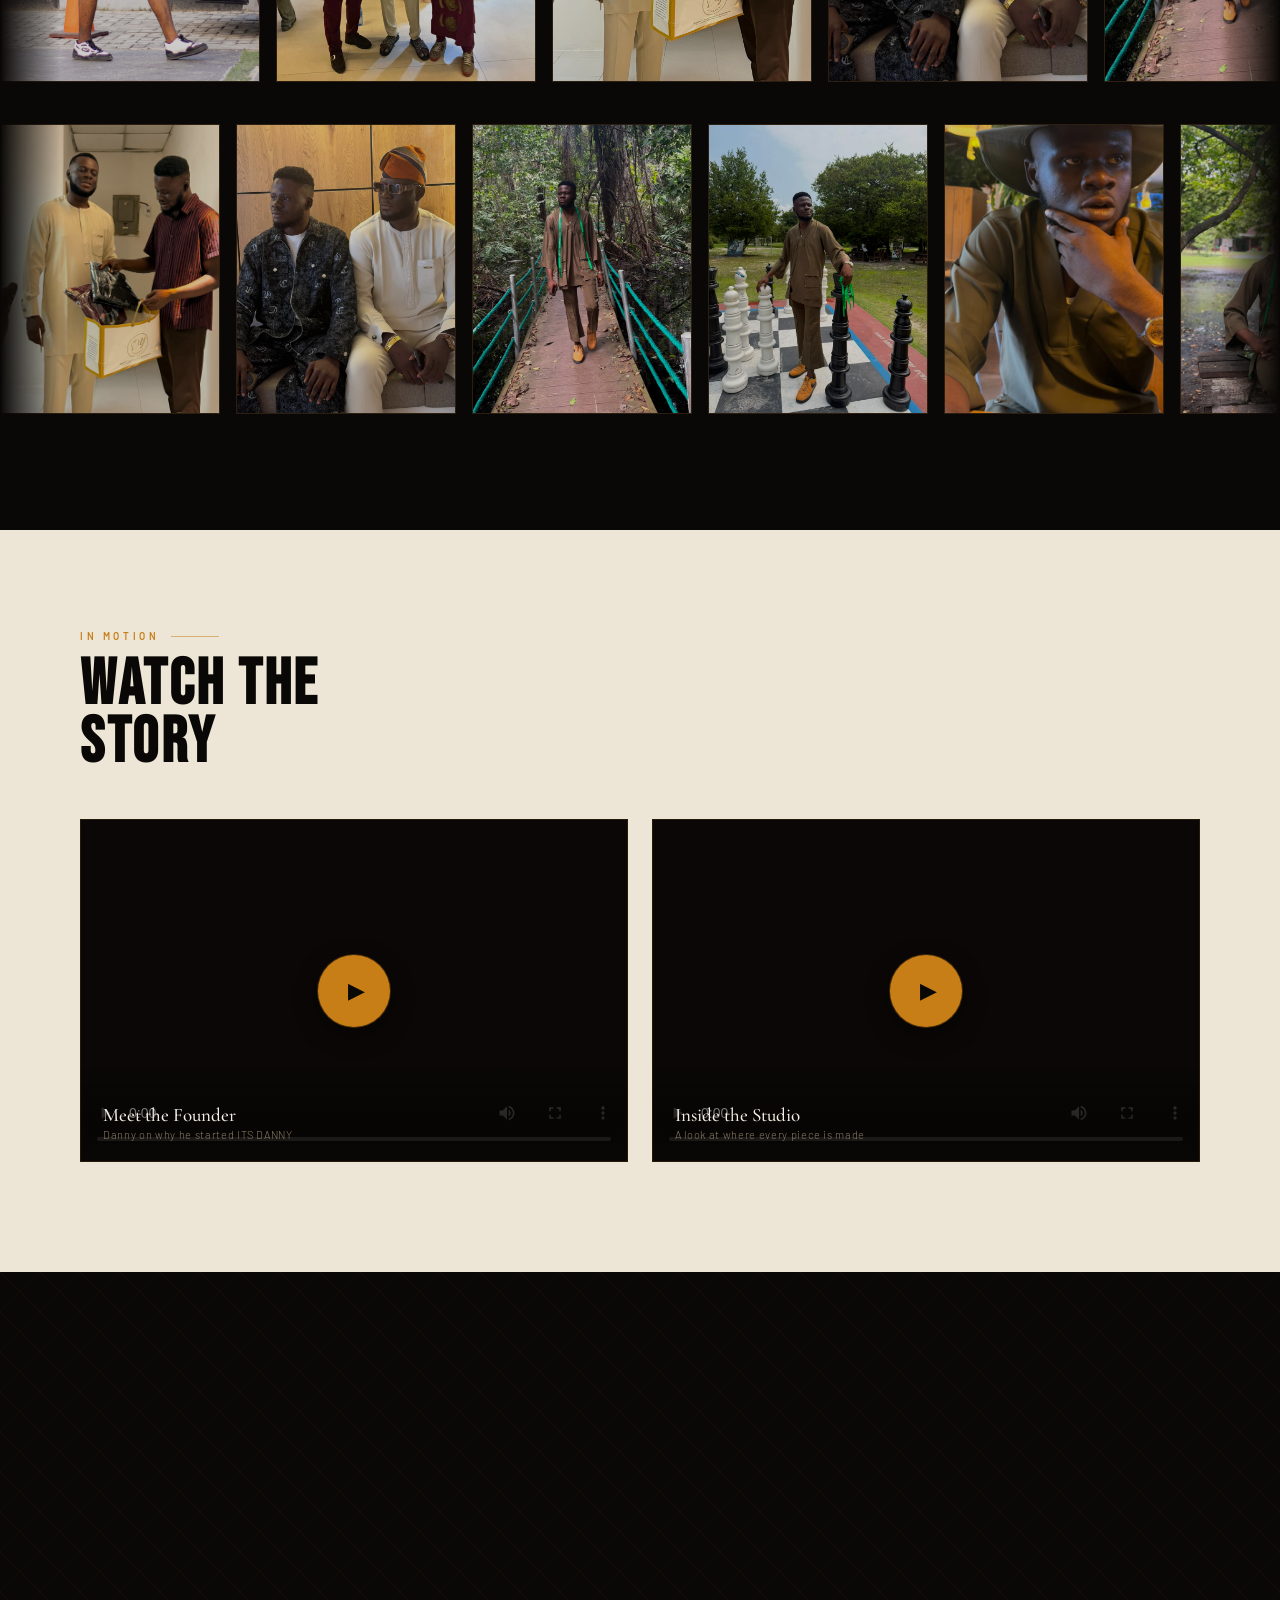
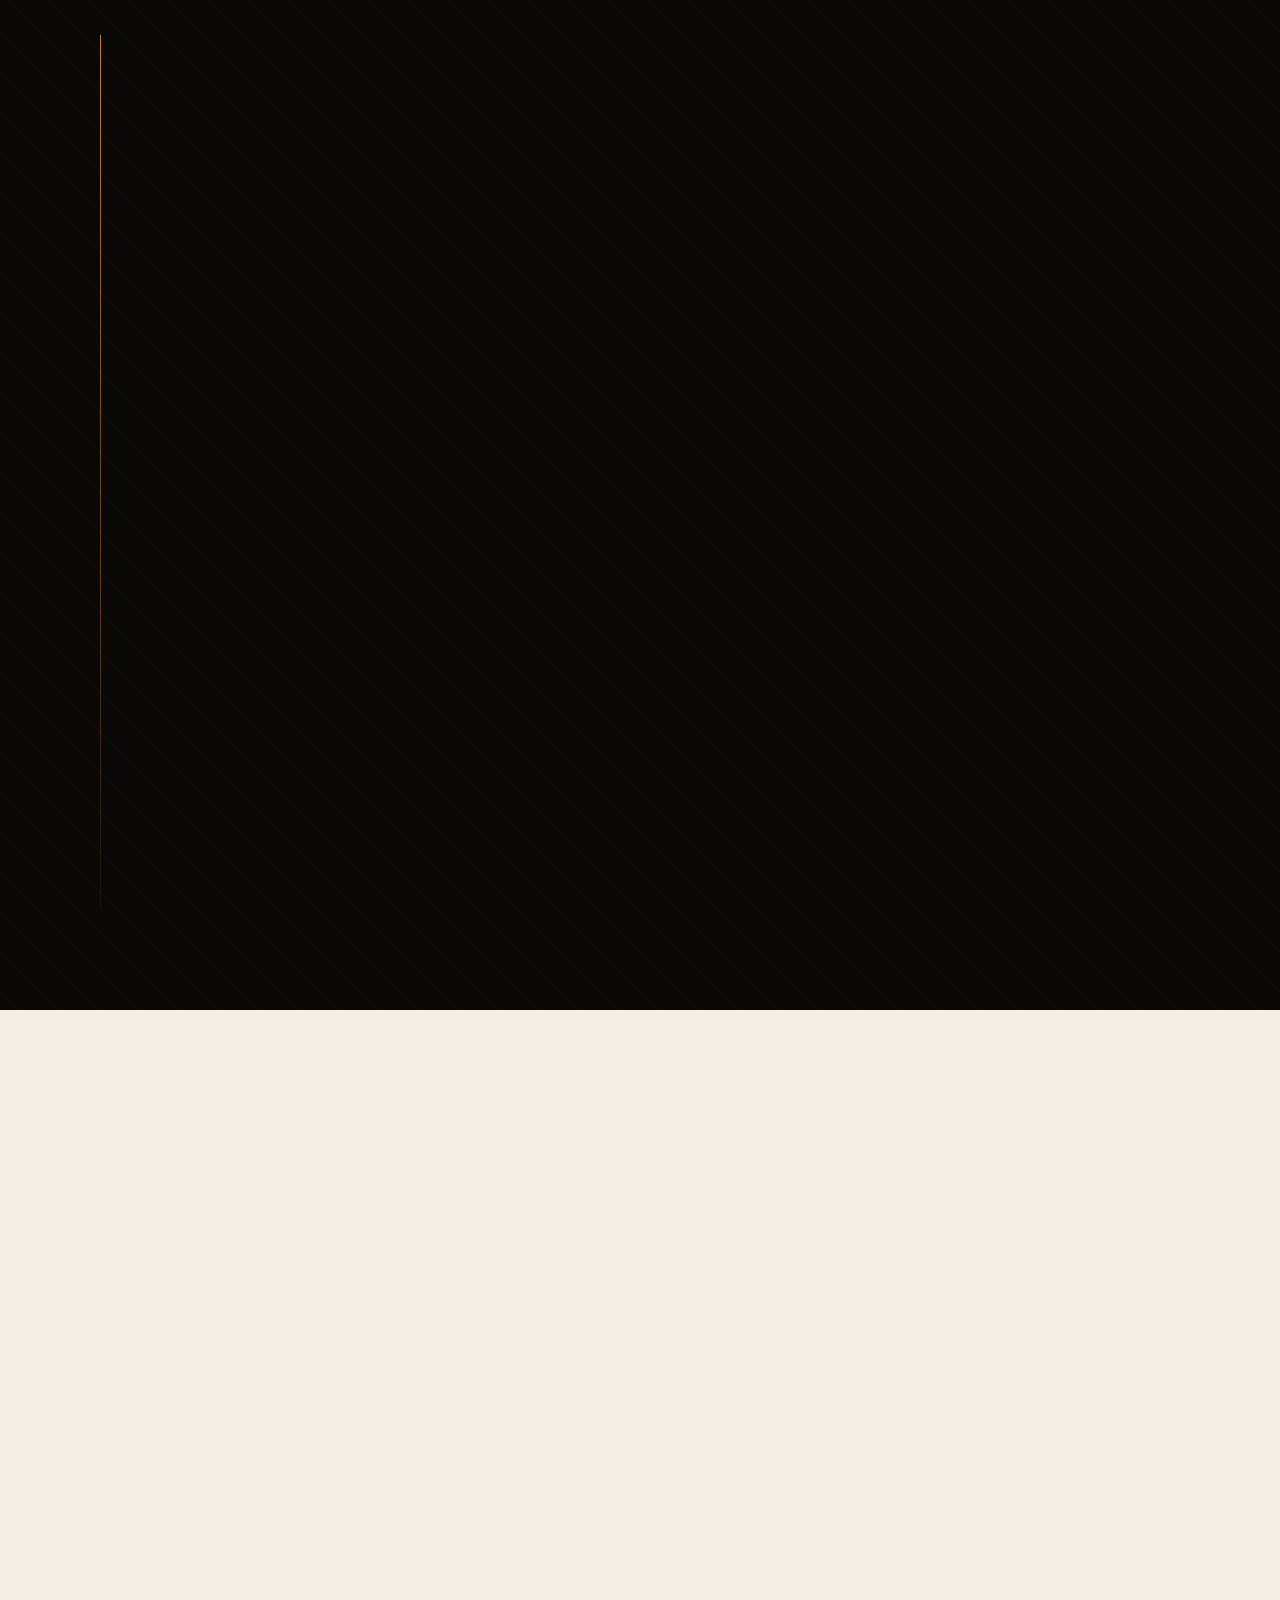
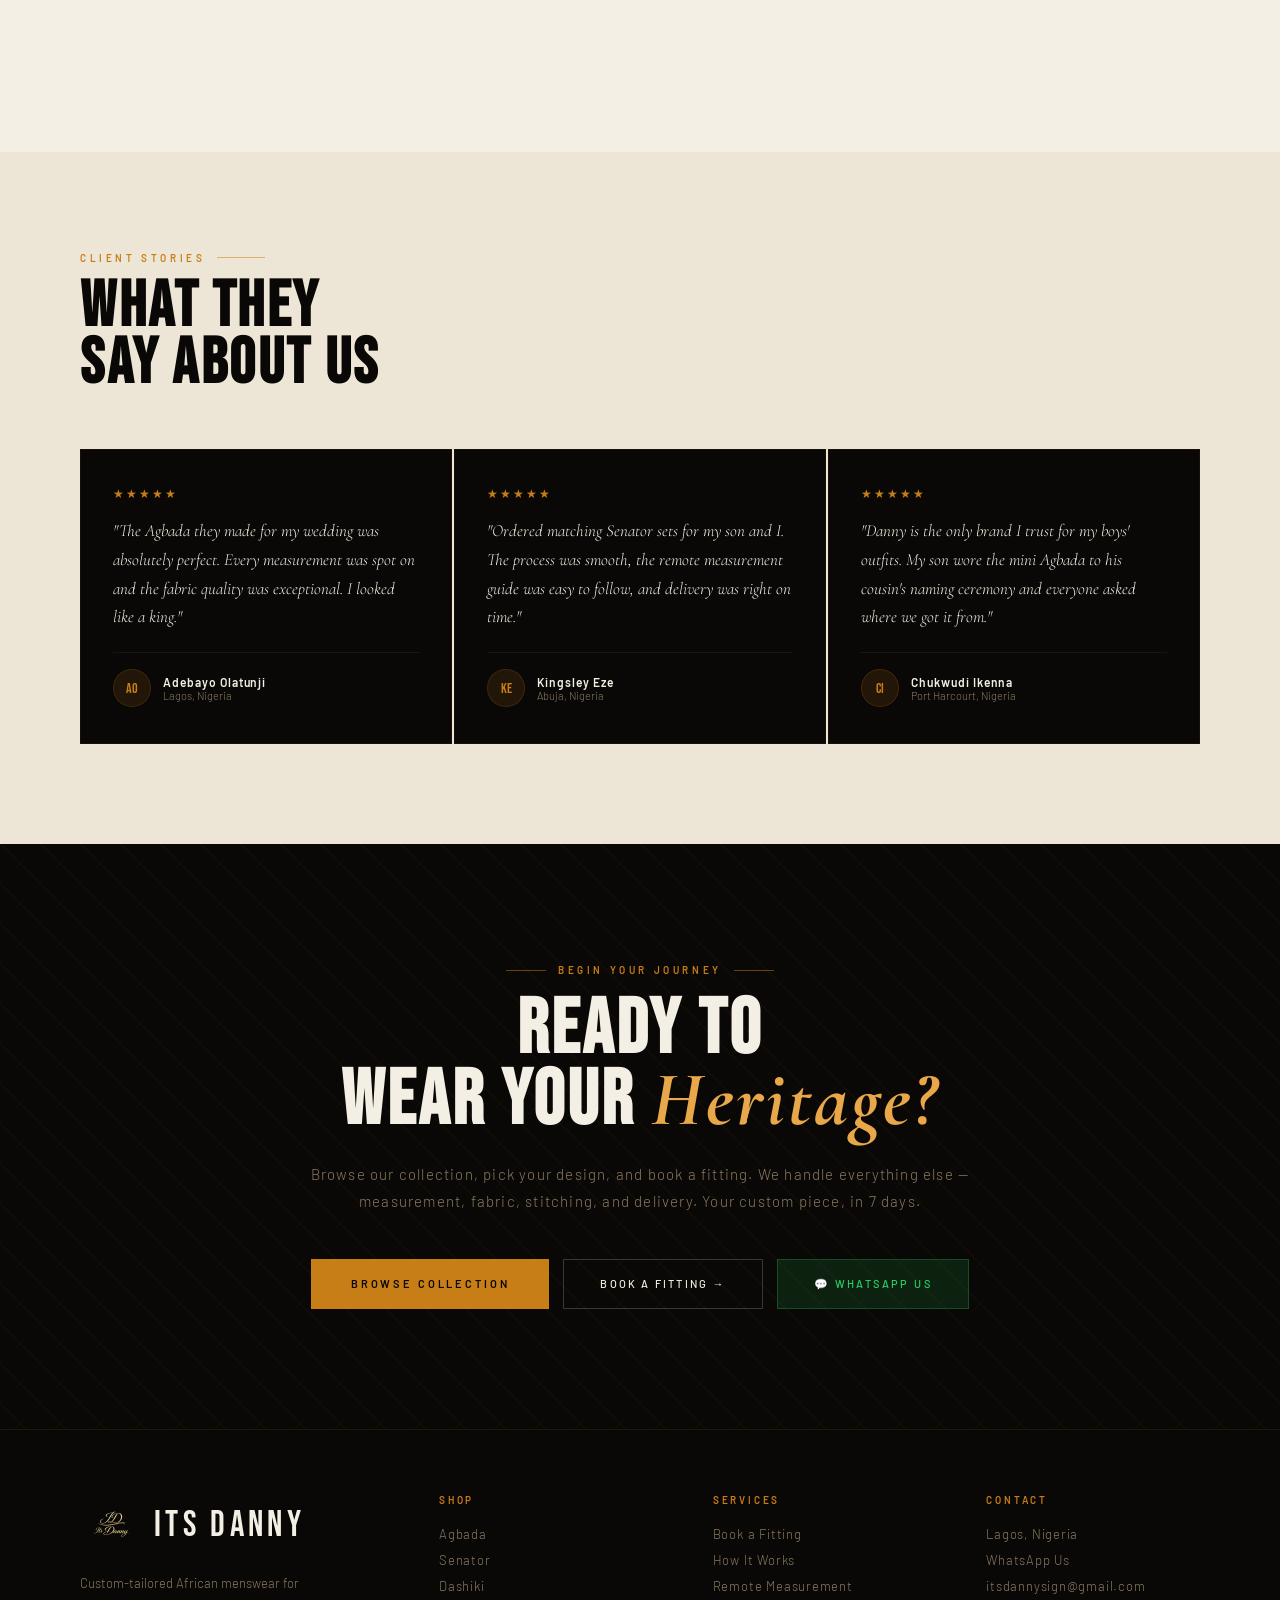
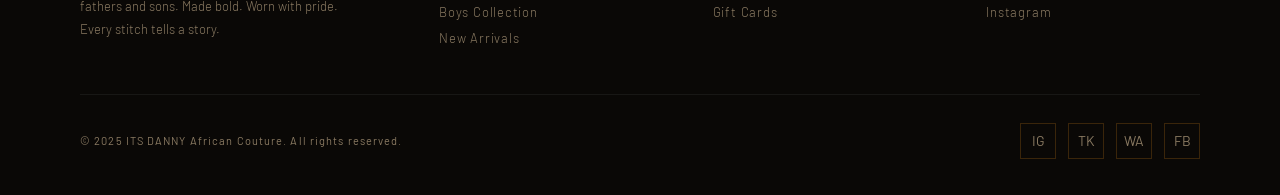
==== commit af9c24be: "Showcase section active Added showcase section where people can view more images" ====
--- a/about.html
+++ b/about.html
@@ -4,7 +4,7 @@
 <head>
     <meta charset="UTF-8" />
     <meta name="viewport" content="width=device-width, initial-scale=1.0" />
-    <title>About — ITS DANNY African Couture</title>
+    <title>About ITS DANNY African Couture</title>
     <link rel="icon" type="image/png" href="Images/logo black bg.jpeg">
     <link
         href="https://fonts.googleapis.com/css2?family=Bebas+Neue&family=Cormorant+Garamond:ital,wght@0,300;0,400;0,500;1,300;1,400;1,500&family=Barlow:wght@300;400;500;600&display=swap"
@@ -202,6 +202,79 @@
         </div>
     </section>
 
+
+    <!-- ══ FOUNDER GALLERY / CEO SHOWCASE ══ -->
+<section class="gallery-section" id="founder-gallery">
+  <div class="section-eyebrow">Meet Danny</div>
+  <h2 class="section-title">Behind The<br>Name</h2>
+
+  <div class="marquee-row" data-speed="42">
+    <div class="marquee-track" id="founderTrack1"></div>
+  </div>
+  <div class="marquee-row reverse" data-speed="55">
+    <div class="marquee-track" id="founderTrack2"></div>
+  </div>
+</section>
+
+<!-- ══ VIDEO SHOWCASE ══ -->
+<section class="video-section" id="videos">
+  <div class="section-eyebrow">In Motion</div>
+  <h2 class="section-title">Watch The<br>Story</h2>
+
+  <div class="video-grid">
+    <div class="video-card">
+      <video
+        class="video-el"
+        id="video1"
+        poster="Images/video1-poster.jpg"
+        preload="metadata"
+        playsinline
+        controls
+      >
+        <source src="Images/danny-story.mp4" type="video/mp4"/>
+        Your browser doesn't support video.
+      </video>
+      <button class="video-play-btn" onclick="playVideo('video1', this)">
+        <span class="play-icon">▶</span>
+      </button>
+      <div class="video-caption">
+        <strong>Meet the Founder</strong>
+        <span>Danny on why he started ITS DANNY</span>
+      </div>
+    </div>
+
+    <div class="video-card">
+      <video
+        class="video-el"
+        id="video2"
+        poster="Images/video2-poster.jpg"
+        preload="metadata"
+        playsinline
+        controls
+      >
+        <source src="Images/studio-tour.mp4" type="video/mp4"/>
+        Your browser doesn't support video.
+      </video>
+      <button class="video-play-btn" onclick="playVideo('video2', this)">
+        <span class="play-icon">▶</span>
+      </button>
+      <div class="video-caption">
+        <strong>Inside the Studio</strong>
+        <span>A look at where every piece is made</span>
+      </div>
+    </div>
+  </div>
+</section>
+
+<!-- ══ FOUNDER GALLERY LIGHTBOX ══ -->
+<div class="lightbox-overlay" id="lightboxOverlay">
+  <button class="lightbox-close" onclick="closeLightbox()">✕</button>
+  <button class="lightbox-nav lightbox-prev" onclick="navLightbox(-1)">‹</button>
+  <img class="lightbox-img" id="lightboxImg" src="" alt=""/>
+  <button class="lightbox-nav lightbox-next" onclick="navLightbox(1)">›</button>
+</div>
+
+
     <!-- ══ TIMELINE ══ -->
     <section class="process-section">
         <div class="reveal">
@@ -414,6 +487,90 @@
         (function anim() { rx += (mx - rx) * .12; ry += (my - ry) * .12; ring.style.left = rx + 'px'; ring.style.top = ry + 'px'; requestAnimationFrame(anim); })();
         const obs = new IntersectionObserver(entries => entries.forEach(el => { if (el.isIntersecting) { el.target.classList.add('visible'); obs.unobserve(el.target); } }), { threshold: .12 });
         document.querySelectorAll('.reveal,.reveal-left,.reveal-right').forEach(el => obs.observe(el));
+
+
+
+
+
+        /* ══ FOUNDER GALLERY / CEO SHOWCASE ══ */
+const founderImages = [
+  { src:'Images/Danny Havesters.jpeg', caption:'Danny — Founder' },
+  { src:'Images/Daniel & 3 isiagu.jpg', caption:'Fitting session' },
+  { src:'Images/Daniel & Brother business.jpg', caption:'Building the brand' },
+  { src:'Images/Dan NA BRO Hero about.jpeg', caption:'ITS DANNY studio' },
+  { src:'Images/CEO bridge.jpeg', caption: 'ITS Danny strolling'},
+  { src:'Images/ceo on chess field.jpeg', caption: 'ITS Danny Chess field'},
+  { src:'Images/CEO on hat.jpeg', caption: 'ITS Danny'},
+  { src:'Images/ceo on measuring tape.jpeg', caption: 'ITS Danny strolling'},
+  { src:'Images/Hunter brown.jpeg', caption: 'ITS Danny strolling'},
+  { src:'Images/hot ceo.jpeg', caption: 'ITS Danny strolling'},
+];
+
+let founderLightboxIndex = 0;
+
+function renderFounderGallery() {
+  const track1 = document.getElementById('founderTrack1');
+  const track2 = document.getElementById('founderTrack2');
+  if (!track1 || !track2) return;
+
+  const doubled = [...founderImages, ...founderImages];
+  track1.innerHTML = doubled.map((img,i)=>`
+    <div class="marquee-item" onclick="openFounderLightbox(${i % founderImages.length})">
+      <img src="${img.src}" alt="${img.caption}" loading="lazy"/>
+    </div>`).join('');
+
+  const shifted = [...founderImages.slice(2), ...founderImages.slice(0,2)];
+  const doubledShifted = [...shifted, ...shifted];
+  track2.innerHTML = doubledShifted.map((img)=>{
+    const originalIndex = founderImages.findIndex(f=>f.src===img.src);
+    return `<div class="marquee-item" onclick="openFounderLightbox(${originalIndex})">
+      <img src="${img.src}" alt="${img.caption}" loading="lazy"/>
+    </div>`;
+  }).join('');
+}
+
+function openFounderLightbox(index) {
+  founderLightboxIndex = index;
+  document.getElementById('lightboxImg').src = founderImages[index].src;
+  document.getElementById('lightboxOverlay').classList.add('open');
+  document.body.style.overflow = 'hidden';
+}
+function closeLightbox() {
+  document.getElementById('lightboxOverlay').classList.remove('open');
+  document.body.style.overflow = '';
+}
+function navLightbox(dir) {
+  founderLightboxIndex = (founderLightboxIndex + dir + founderImages.length) % founderImages.length;
+  document.getElementById('lightboxImg').src = founderImages[founderLightboxIndex].src;
+}
+document.getElementById('lightboxOverlay').addEventListener('click', function(e){
+  if (e.target === this) closeLightbox();
+});
+document.addEventListener('keydown', function(e){
+  if (!document.getElementById('lightboxOverlay').classList.contains('open')) return;
+  if (e.key === 'Escape') closeLightbox();
+  if (e.key === 'ArrowLeft') navLightbox(-1);
+  if (e.key === 'ArrowRight') navLightbox(1);
+});
+
+renderFounderGallery();
+
+/* ══ VIDEO SHOWCASE ══ */
+function playVideo(id, btn) {
+  const vid = document.getElementById(id);
+  btn.classList.add('hidden');
+  vid.play();
+}
+document.querySelectorAll('.video-el').forEach(vid => {
+  vid.addEventListener('pause', () => {
+    const btn = vid.nextElementSibling;
+    if (btn && btn.classList.contains('video-play-btn')) btn.classList.remove('hidden');
+  });
+  vid.addEventListener('play', () => {
+    const btn = vid.nextElementSibling;
+    if (btn && btn.classList.contains('video-play-btn')) btn.classList.add('hidden');
+  });
+});
     </script>
 </body>
 
--- a/style.css
+++ b/style.css
@@ -3802,3 +3802,288 @@
         color: var(--amber);
     }   
 }
+
+
+
+/* ════════════════════════════════════════
+19b. GALLERY / LOOKBOOK — scrolling marquee
+════════════════════════════════════════ */
+.gallery-section {
+    padding: 100px 0 110px;
+    background: var(--ink);
+    position: relative;
+    overflow: hidden;
+}
+
+.gallery-section .section-eyebrow,
+.gallery-section .section-title {
+    padding-left: 80px;
+    position: relative;
+    z-index: 1;
+}
+
+.gallery-section .section-title { color: var(--cream); margin-bottom: 48px; }
+
+.marquee-row {
+    width: 100%;
+    overflow: hidden;
+    padding: 6px 0;
+    -webkit-mask-image: linear-gradient(to right, transparent 0, black 60px, black calc(100% - 60px), transparent 100%);
+    mask-image: linear-gradient(to right, transparent 0, black 60px, black calc(100% - 60px), transparent 100%);
+}
+
+.marquee-track {
+    display: flex;
+    gap: 16px;
+    width: max-content;
+    animation: marqueeScroll linear infinite;
+    animation-duration: 42s;
+}
+
+.marquee-row.reverse .marquee-track {
+    animation-direction: reverse;
+    animation-duration: 55s;
+}
+
+.marquee-row:hover .marquee-track {
+    animation-play-state: paused;
+}
+
+@keyframes marqueeScroll {
+    from { transform: translateX(0); }
+    to   { transform: translateX(-50%); }
+}
+
+.marquee-item {
+    flex-shrink: 0;
+    width: 260px;
+    height: 340px;
+    overflow: hidden;
+    position: relative;
+    cursor: none;
+    background: var(--ink2);
+    border: 1px solid rgba(200,126,23,.1);
+}
+
+.marquee-row.reverse .marquee-item {
+    width: 220px;
+    height: 290px;
+    margin-top: 30px;
+}
+
+.marquee-item img {
+    width: 100%;
+    height: 100%;
+    object-fit: cover;
+    filter: brightness(.82);
+    transition: transform .5s ease, filter .4s ease;
+}
+
+.marquee-item:hover img {
+    transform: scale(1.07);
+    filter: brightness(1);
+}
+
+.marquee-item::after {
+    content: '⤢';
+    position: absolute;
+    top: 12px;
+    right: 12px;
+    width: 30px;
+    height: 30px;
+    background: rgba(10,8,6,.6);
+    backdrop-filter: blur(4px);
+    border: 1px solid rgba(200,126,23,.25);
+    color: var(--amber2);
+    display: flex;
+    align-items: center;
+    justify-content: center;
+    font-size: 13px;
+    opacity: 0;
+    transition: opacity .25s;
+}
+
+.marquee-item:hover::after { opacity: 1; }
+
+/* ── Lightbox ── */
+.lightbox-overlay {
+    position: fixed;
+    inset: 0;
+    z-index: 300;
+    background: rgba(10,8,6,.95);
+    backdrop-filter: blur(10px);
+    display: none;
+    align-items: center;
+    justify-content: center;
+    padding: 40px;
+}
+
+.lightbox-overlay.open { display: flex; }
+
+.lightbox-img {
+    max-width: min(760px, 88vw);
+    max-height: 84vh;
+    object-fit: contain;
+    border: 1px solid rgba(200,126,23,.25);
+    animation: ovSlideUp .3s ease both;
+}
+
+.lightbox-close {
+    position: absolute;
+    top: 24px;
+    right: 32px;
+    width: 42px;
+    height: 42px;
+    background: rgba(255,255,255,.06);
+    border: 1px solid rgba(200,126,23,.25);
+    color: var(--cream);
+    font-size: 18px;
+    cursor: none;
+    display: flex;
+    align-items: center;
+    justify-content: center;
+    transition: background .2s, color .2s;
+}
+
+.lightbox-close:hover { background: var(--amber); color: var(--ink); }
+
+.lightbox-nav {
+    position: absolute;
+    top: 50%;
+    transform: translateY(-50%);
+    width: 48px;
+    height: 48px;
+    background: rgba(255,255,255,.06);
+    border: 1px solid rgba(200,126,23,.25);
+    color: var(--cream);
+    font-size: 26px;
+    cursor: none;
+    display: flex;
+    align-items: center;
+    justify-content: center;
+    transition: background .2s, color .2s;
+}
+
+.lightbox-nav:hover { background: var(--amber); color: var(--ink); }
+.lightbox-prev { left: 24px; }
+.lightbox-next { right: 24px; }
+
+@media(max-width:768px){
+    .gallery-section { padding: 72px 0 80px; }
+    .gallery-section .section-eyebrow,
+    .gallery-section .section-title { padding-left: 24px; }
+    .marquee-item { width: 190px; height: 250px; }
+    .marquee-row.reverse .marquee-item { width: 160px; height: 210px; margin-top: 20px; }
+    .lightbox-nav { width: 40px; height: 40px; font-size: 20px; }
+    .lightbox-prev { left: 10px; }
+    .lightbox-next { right: 10px; }
+}
+
+/* ════════════════════════════════════════
+19c. VIDEO SHOWCASE
+════════════════════════════════════════ */
+.video-section {
+    padding: 100px 80px 110px;
+    background: var(--cream2);
+    position: relative;
+}
+
+.video-section .section-title { margin-bottom: 48px; }
+
+.video-grid {
+    display: grid;
+    grid-template-columns: 1fr 1fr;
+    gap: 24px;
+}
+
+.video-card {
+    position: relative;
+    aspect-ratio: 16/10;
+    background: var(--ink);
+    overflow: hidden;
+    border: 1px solid rgba(200,126,23,.15);
+}
+
+.video-el {
+    width: 100%;
+    height: 100%;
+    object-fit: cover;
+    display: block;
+    background: var(--ink);
+}
+
+/* Custom play button overlay — hides itself once the video is playing */
+.video-play-btn {
+    position: absolute;
+    inset: 0;
+    width: 100%;
+    height: 100%;
+    background: rgba(10,8,6,.35);
+    border: none;
+    cursor: none;
+    display: flex;
+    align-items: center;
+    justify-content: center;
+    transition: background .3s;
+}
+
+.video-play-btn:hover { background: rgba(10,8,6,.5); }
+
+.video-play-btn.hidden { display: none; }
+
+.play-icon {
+    width: 72px;
+    height: 72px;
+    border-radius: 50%;
+    background: var(--amber);
+    color: var(--ink);
+    display: flex;
+    align-items: center;
+    justify-content: center;
+    font-size: 22px;
+    padding-left: 4px; /* optical centering for triangle */
+    transition: transform .25s, background .25s;
+    box-shadow: 0 0 0 1px rgba(200,126,23,.3), 0 8px 24px rgba(0,0,0,.35);
+}
+
+.video-play-btn:hover .play-icon {
+    transform: scale(1.08);
+    background: var(--amber2);
+}
+
+.video-caption {
+    position: absolute;
+    bottom: 0;
+    left: 0;
+    right: 0;
+    padding: 20px 22px;
+    background: linear-gradient(to top, rgba(10,8,6,.85) 0%, transparent 100%);
+    display: flex;
+    flex-direction: column;
+    gap: 2px;
+    pointer-events: none;
+}
+
+.video-caption strong {
+    font-family: 'Cormorant Garamond', serif;
+    font-size: 19px;
+    font-weight: 500;
+    color: var(--cream);
+}
+
+.video-caption span {
+    font-size: 11px;
+    font-weight: 300;
+    letter-spacing: .06em;
+    color: var(--muted);
+}
+
+@media(max-width:1024px) {
+    .video-section { padding: 72px 40px; }
+}
+
+@media(max-width:768px) {
+    .video-section { padding: 56px 20px; }
+    .video-grid { grid-template-columns: 1fr; gap: 16px; }
+    .play-icon { width: 60px; height: 60px; font-size: 18px; }
+}
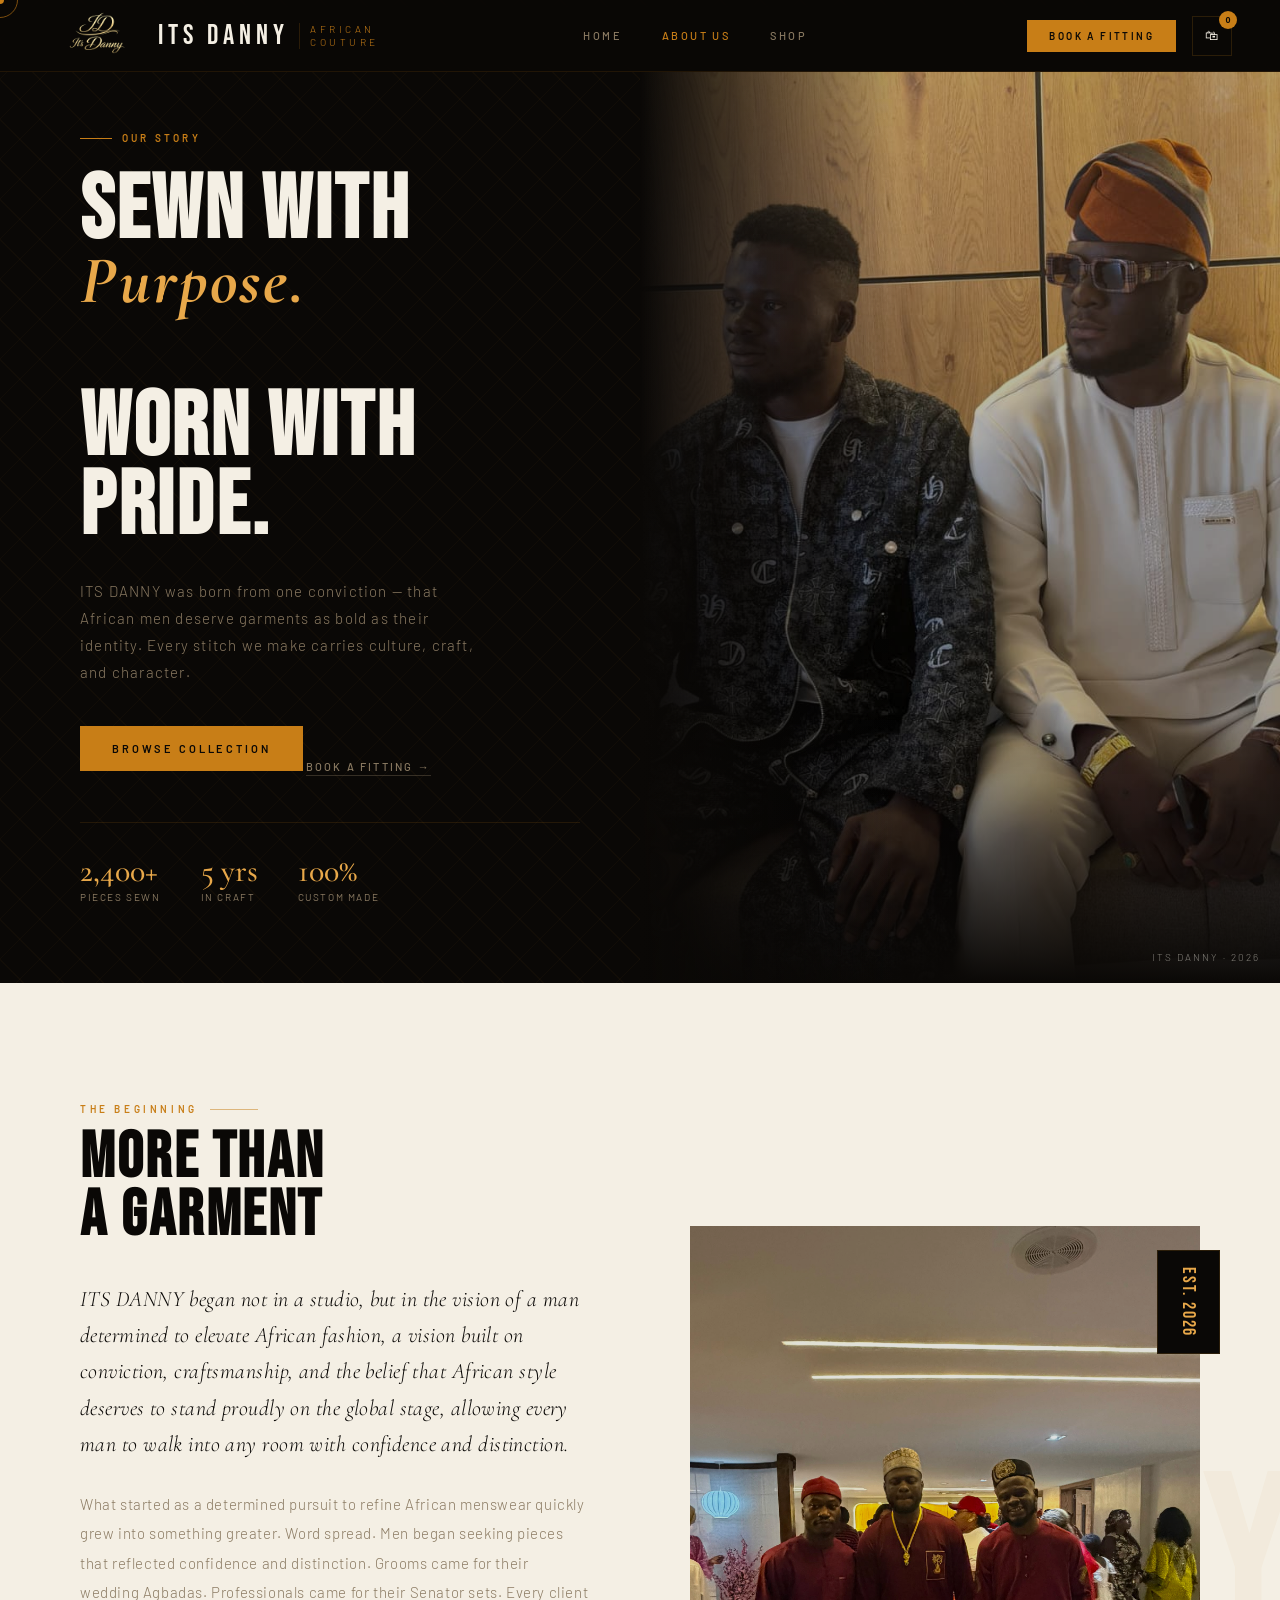
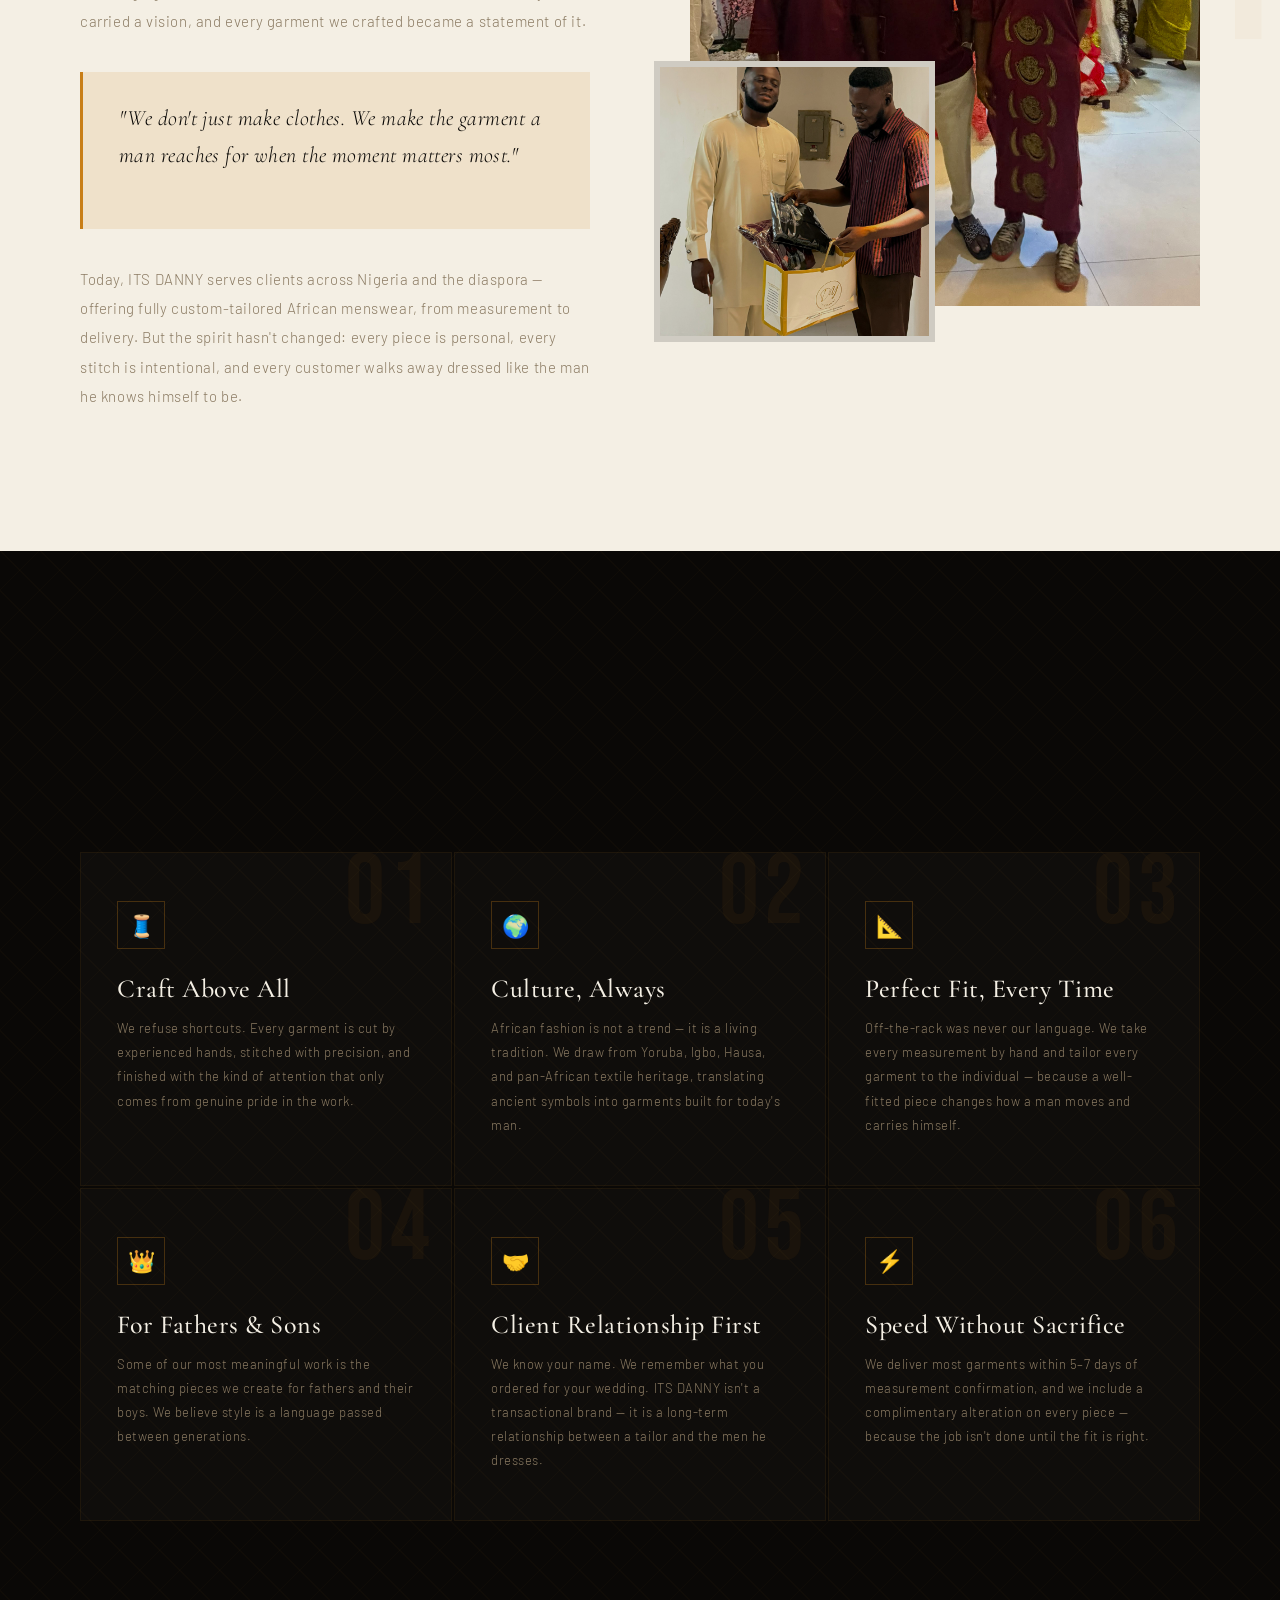
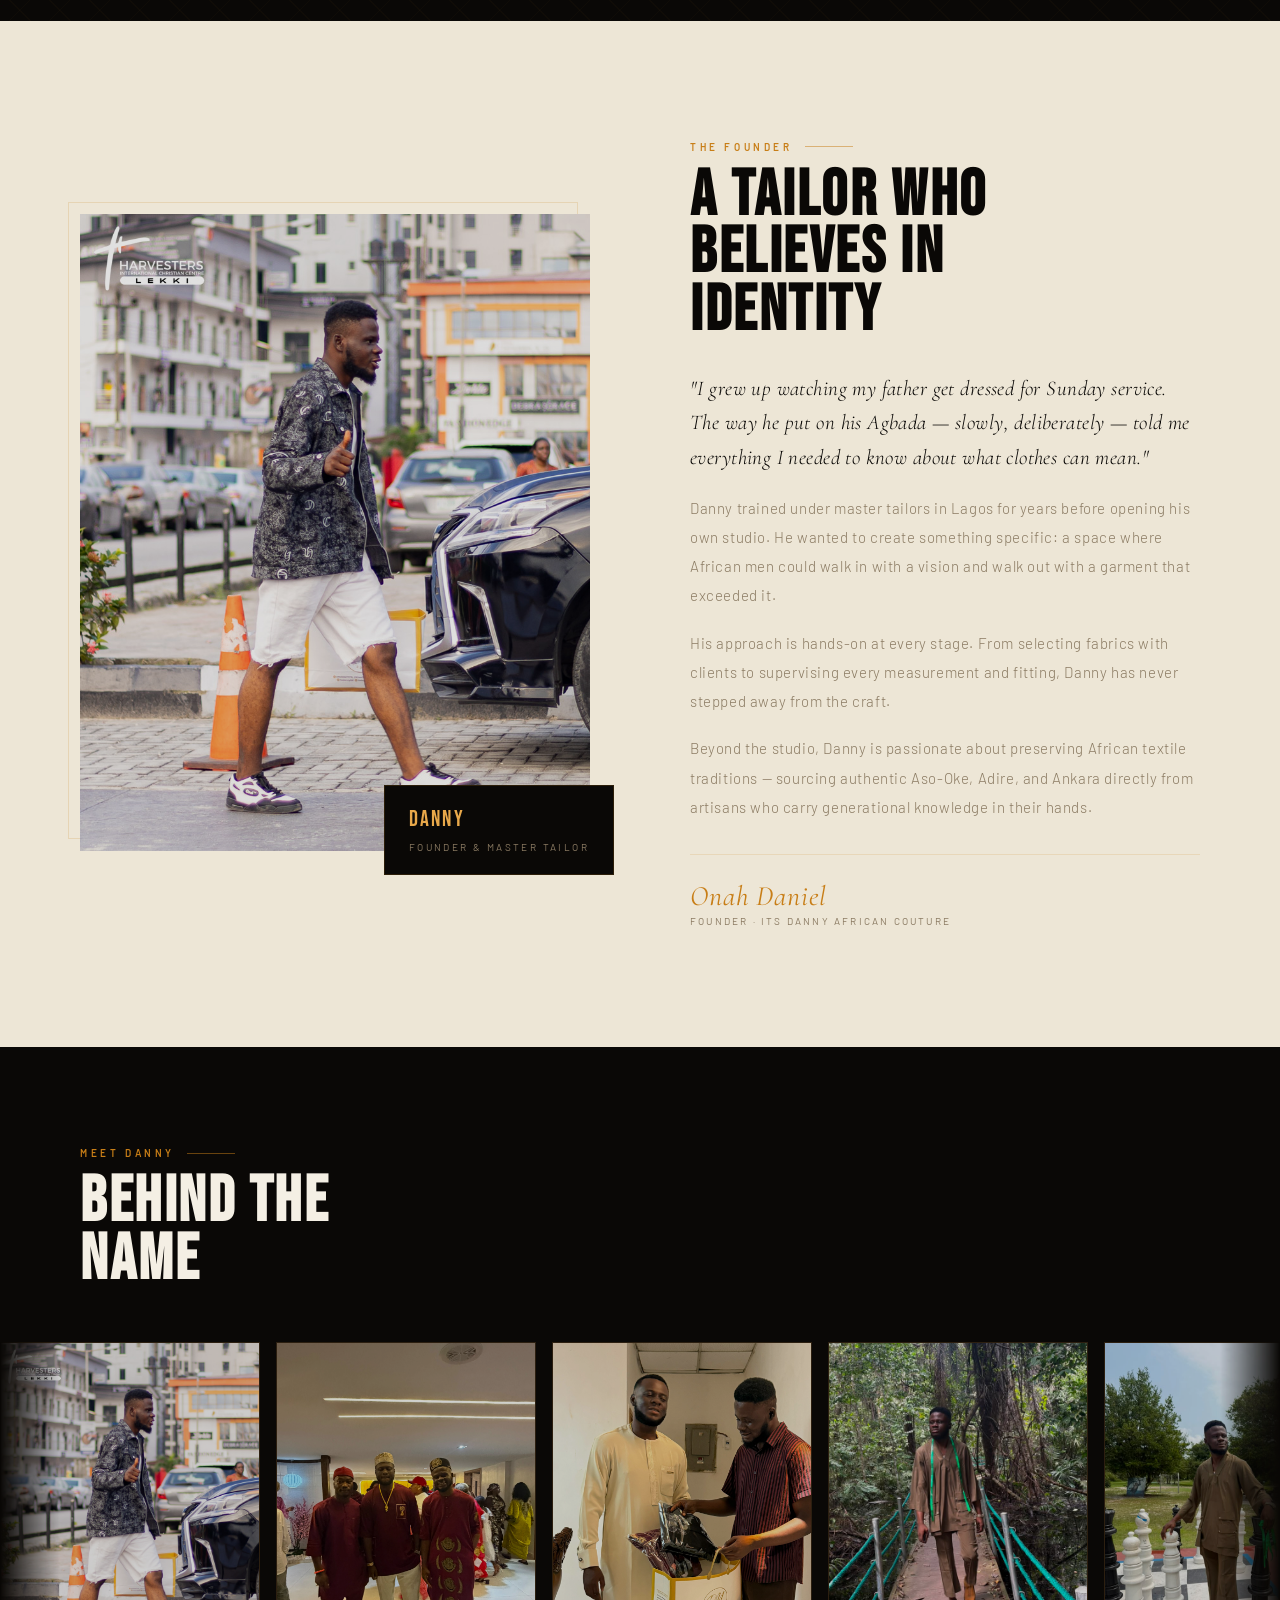
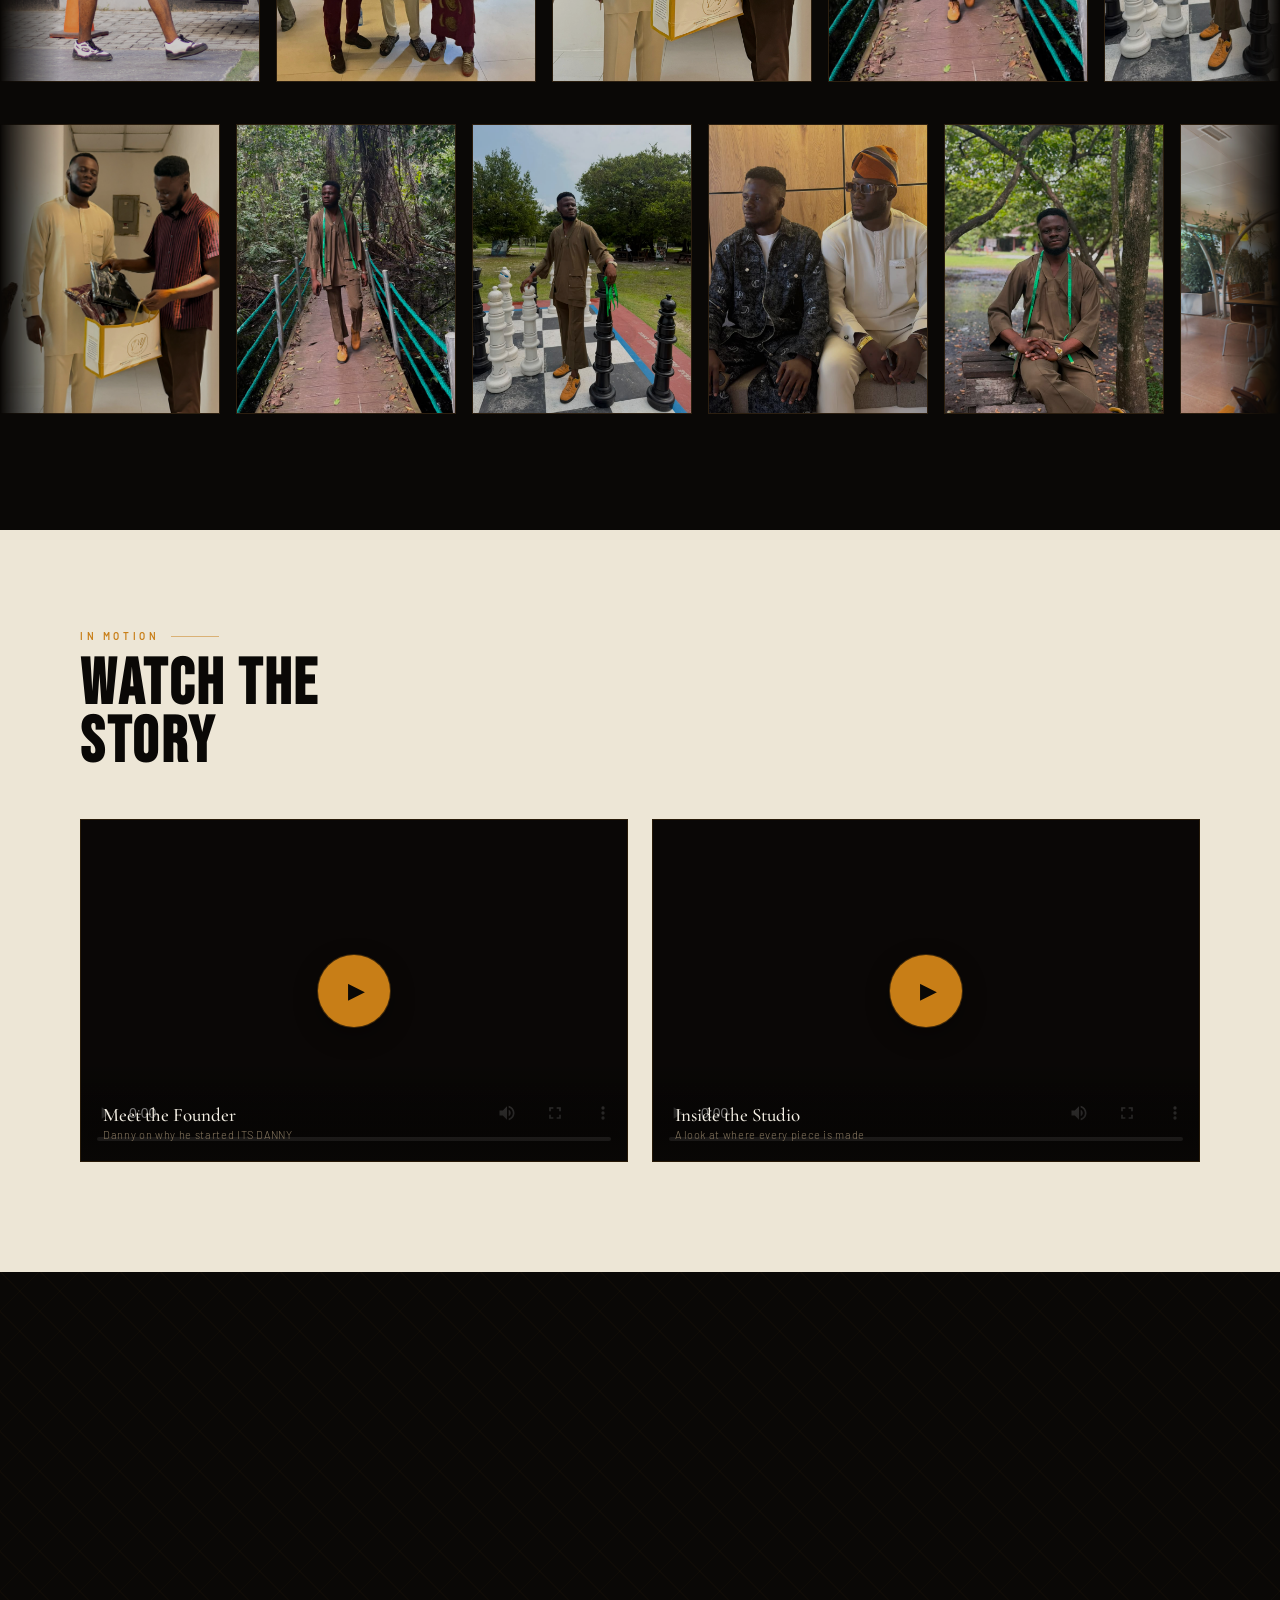
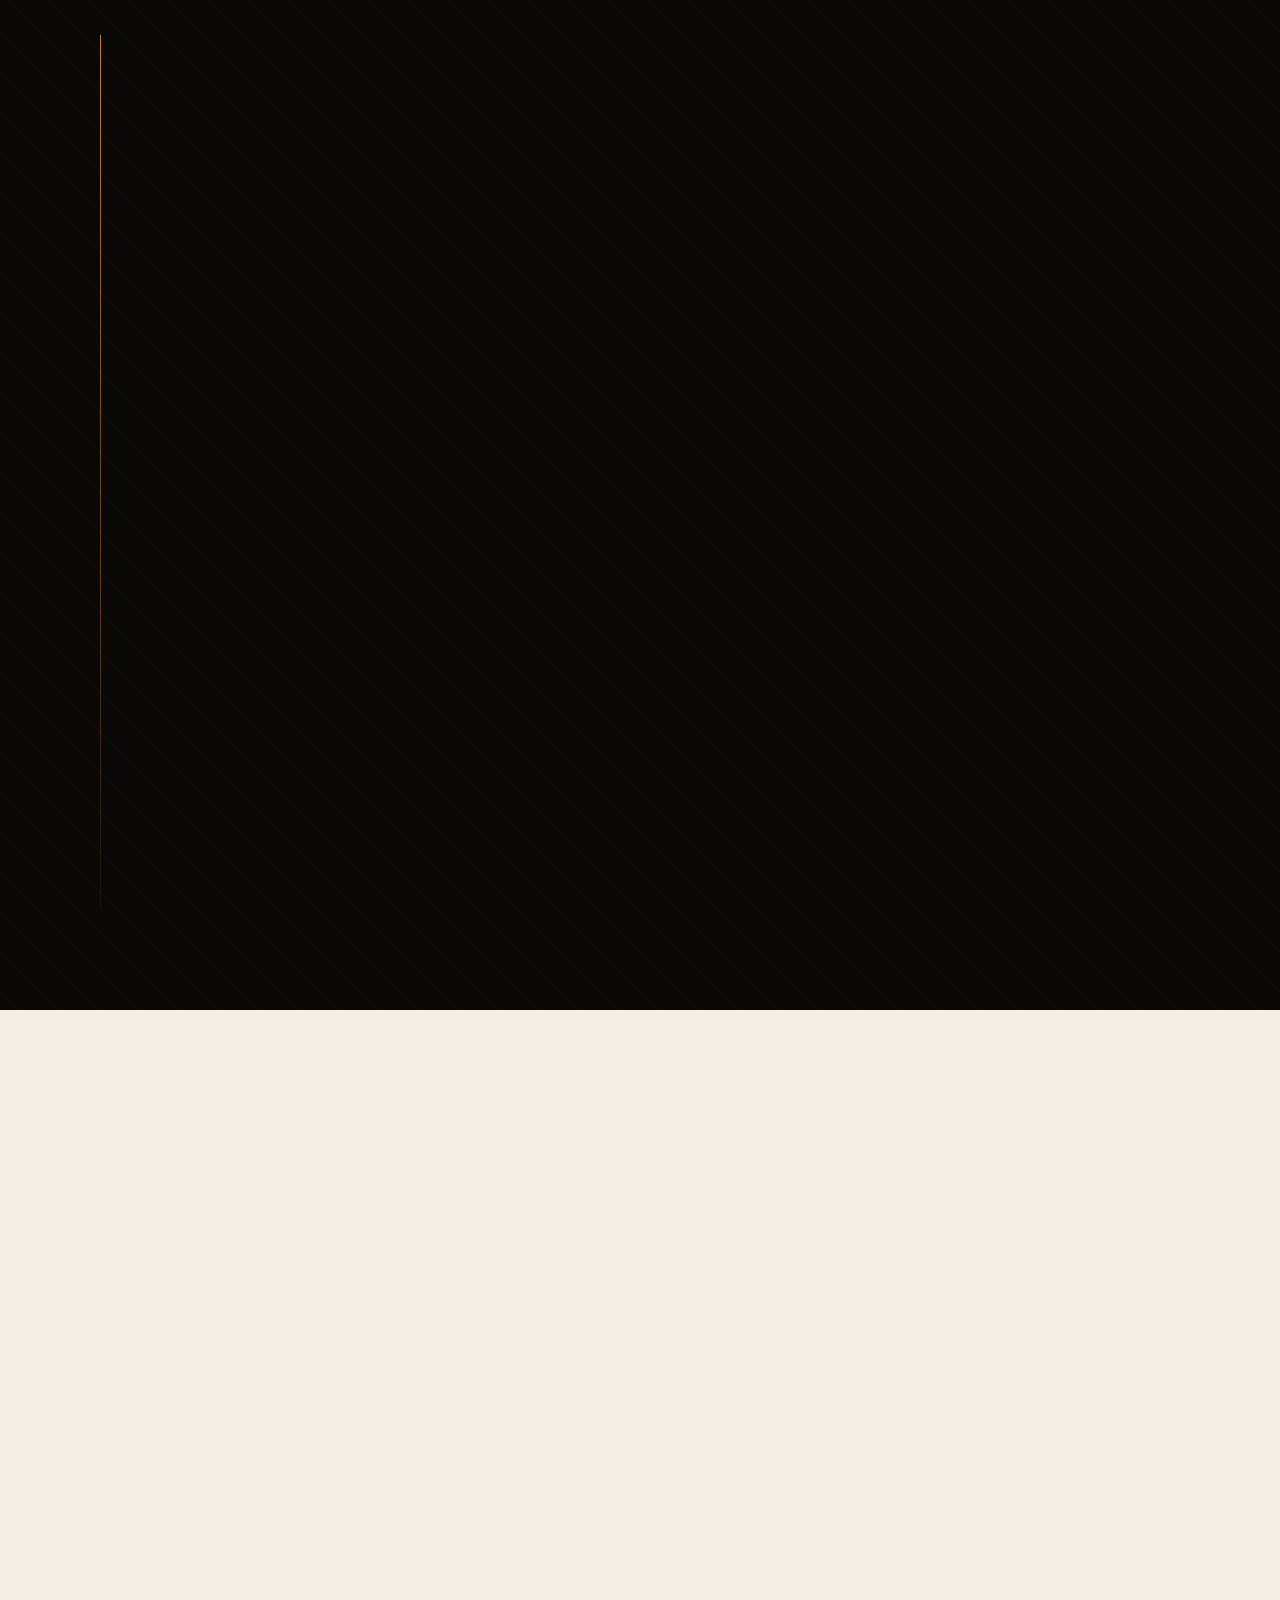
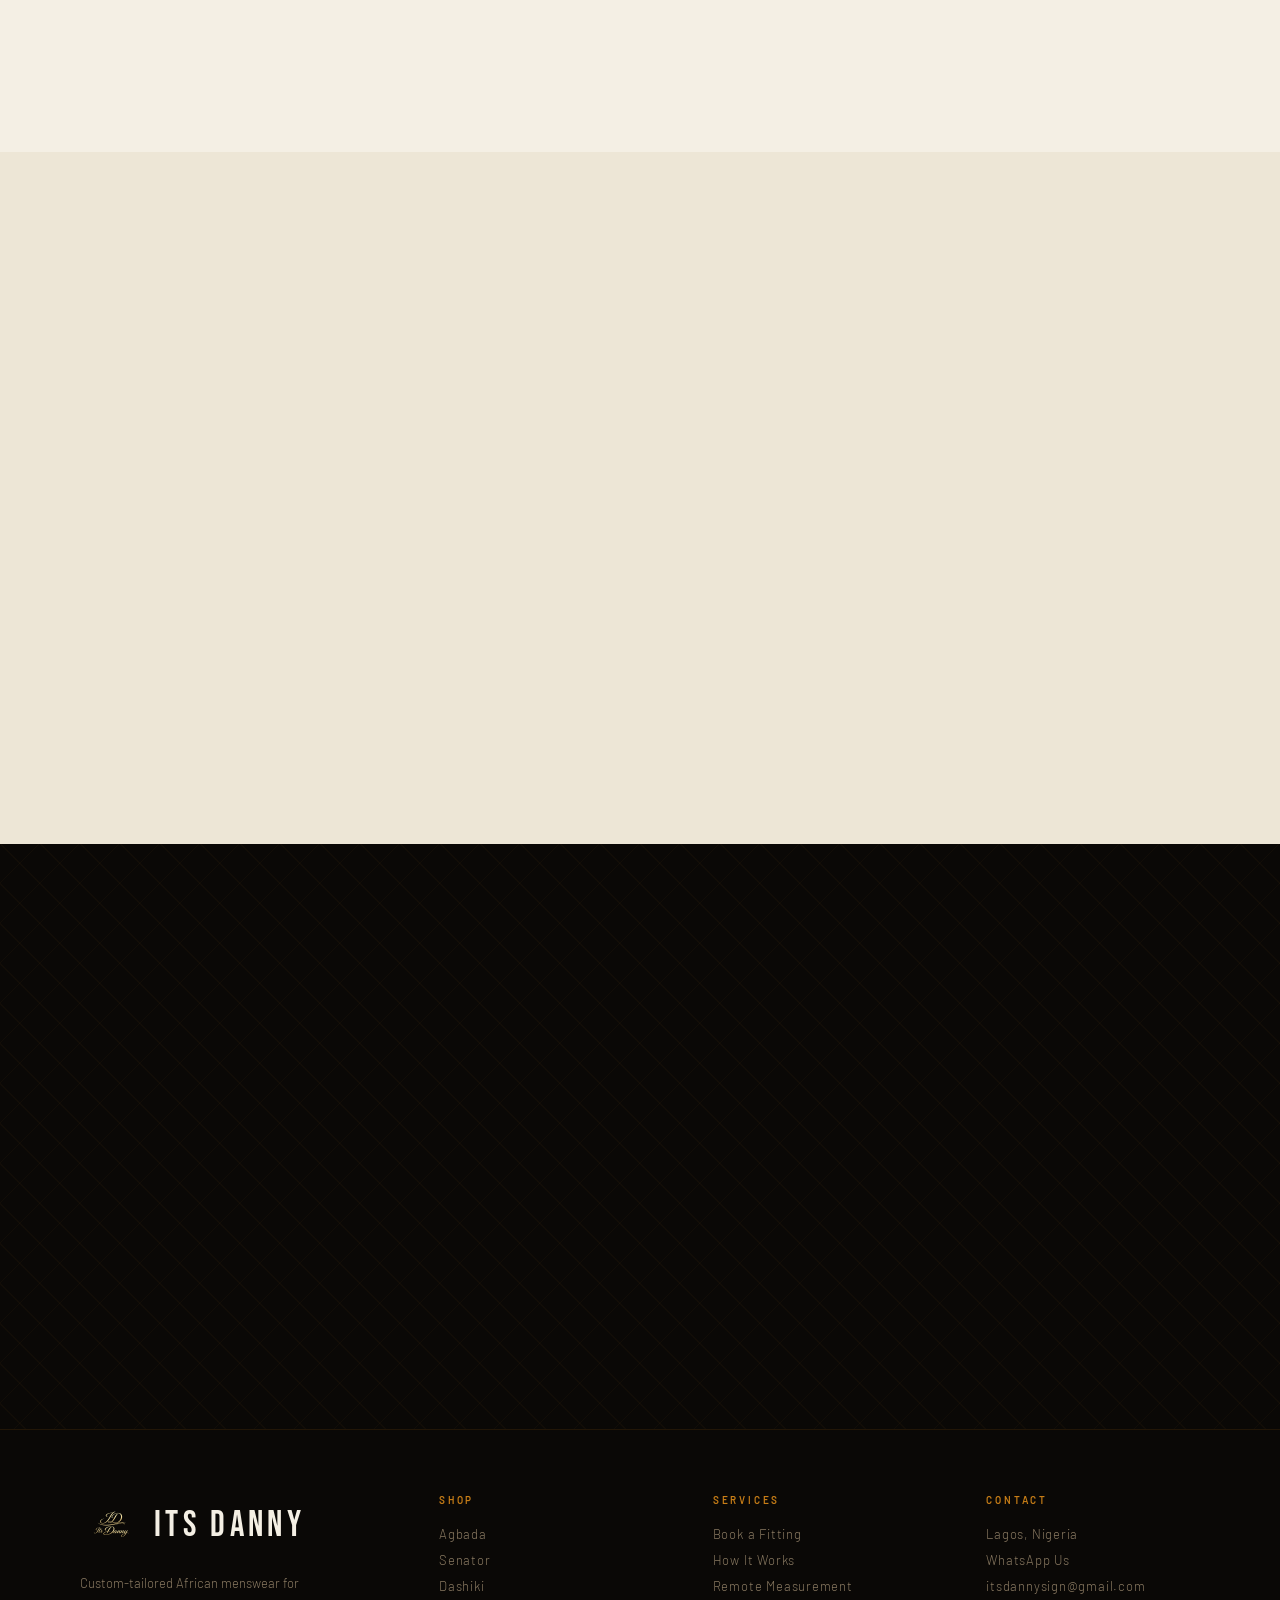
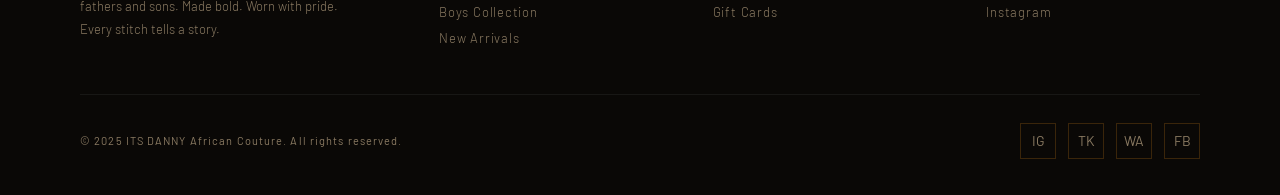
==== commit b97aebe9: "image renamed fix" ====
--- a/about.html
+++ b/about.html
@@ -492,18 +492,17 @@
 
 
 
-        /* ══ FOUNDER GALLERY / CEO SHOWCASE ══ */
+    /* ══ FOUNDER GALLERY / CEO SHOWCASE ══ */
 const founderImages = [
   { src:'Images/Danny Havesters.jpeg', caption:'Danny — Founder' },
   { src:'Images/Daniel & 3 isiagu.jpg', caption:'Fitting session' },
   { src:'Images/Daniel & Brother business.jpg', caption:'Building the brand' },
-  { src:'Images/Dan NA BRO Hero about.jpeg', caption:'ITS DANNY studio' },
-  { src:'Images/CEO bridge.jpeg', caption: 'ITS Danny strolling'},
-  { src:'Images/ceo on chess field.jpeg', caption: 'ITS Danny Chess field'},
-  { src:'Images/CEO on hat.jpeg', caption: 'ITS Danny'},
-  { src:'Images/ceo on measuring tape.jpeg', caption: 'ITS Danny strolling'},
-  { src:'Images/Hunter brown.jpeg', caption: 'ITS Danny strolling'},
-  { src:'Images/hot ceo.jpeg', caption: 'ITS Danny strolling'},
+  { src:'Images/CEO-bridge.jpeg', caption: 'ITS Danny strolling'},
+  { src:'Images/ceo-on-chess field.jpeg', caption: 'ITS Danny Chess field'},
+  { src:'Images/Dan-NA-BRO Hero about.jpeg', caption: 'ITS Danny'},
+  { src:'Images/ceo-on-measuring tape.jpeg', caption: 'ITS Danny strolling'},
+  { src:'Images/Hunter-brown.jpeg', caption: 'ITS Danny strolling'},
+  { src:'Images/hot-ceo.jpeg', caption: 'ITS Danny strolling'},
 ];
 
 let founderLightboxIndex = 0;
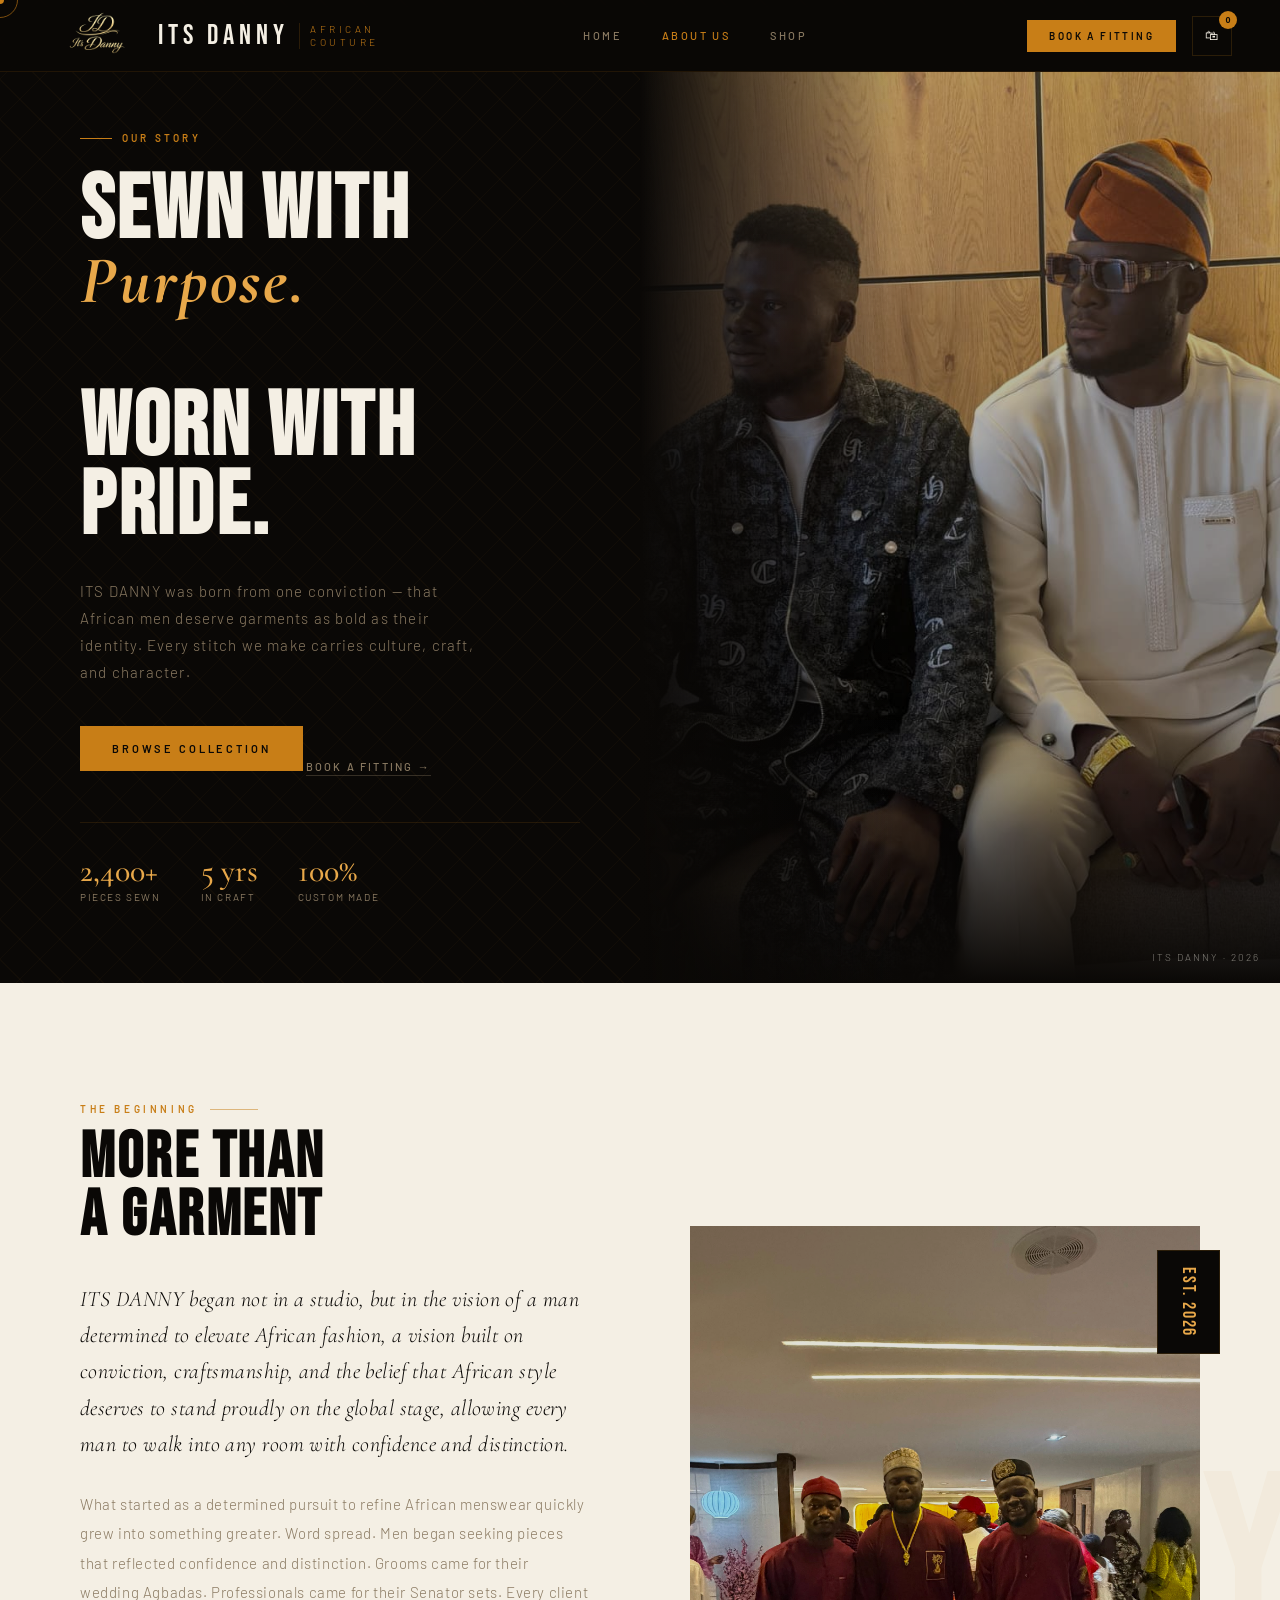
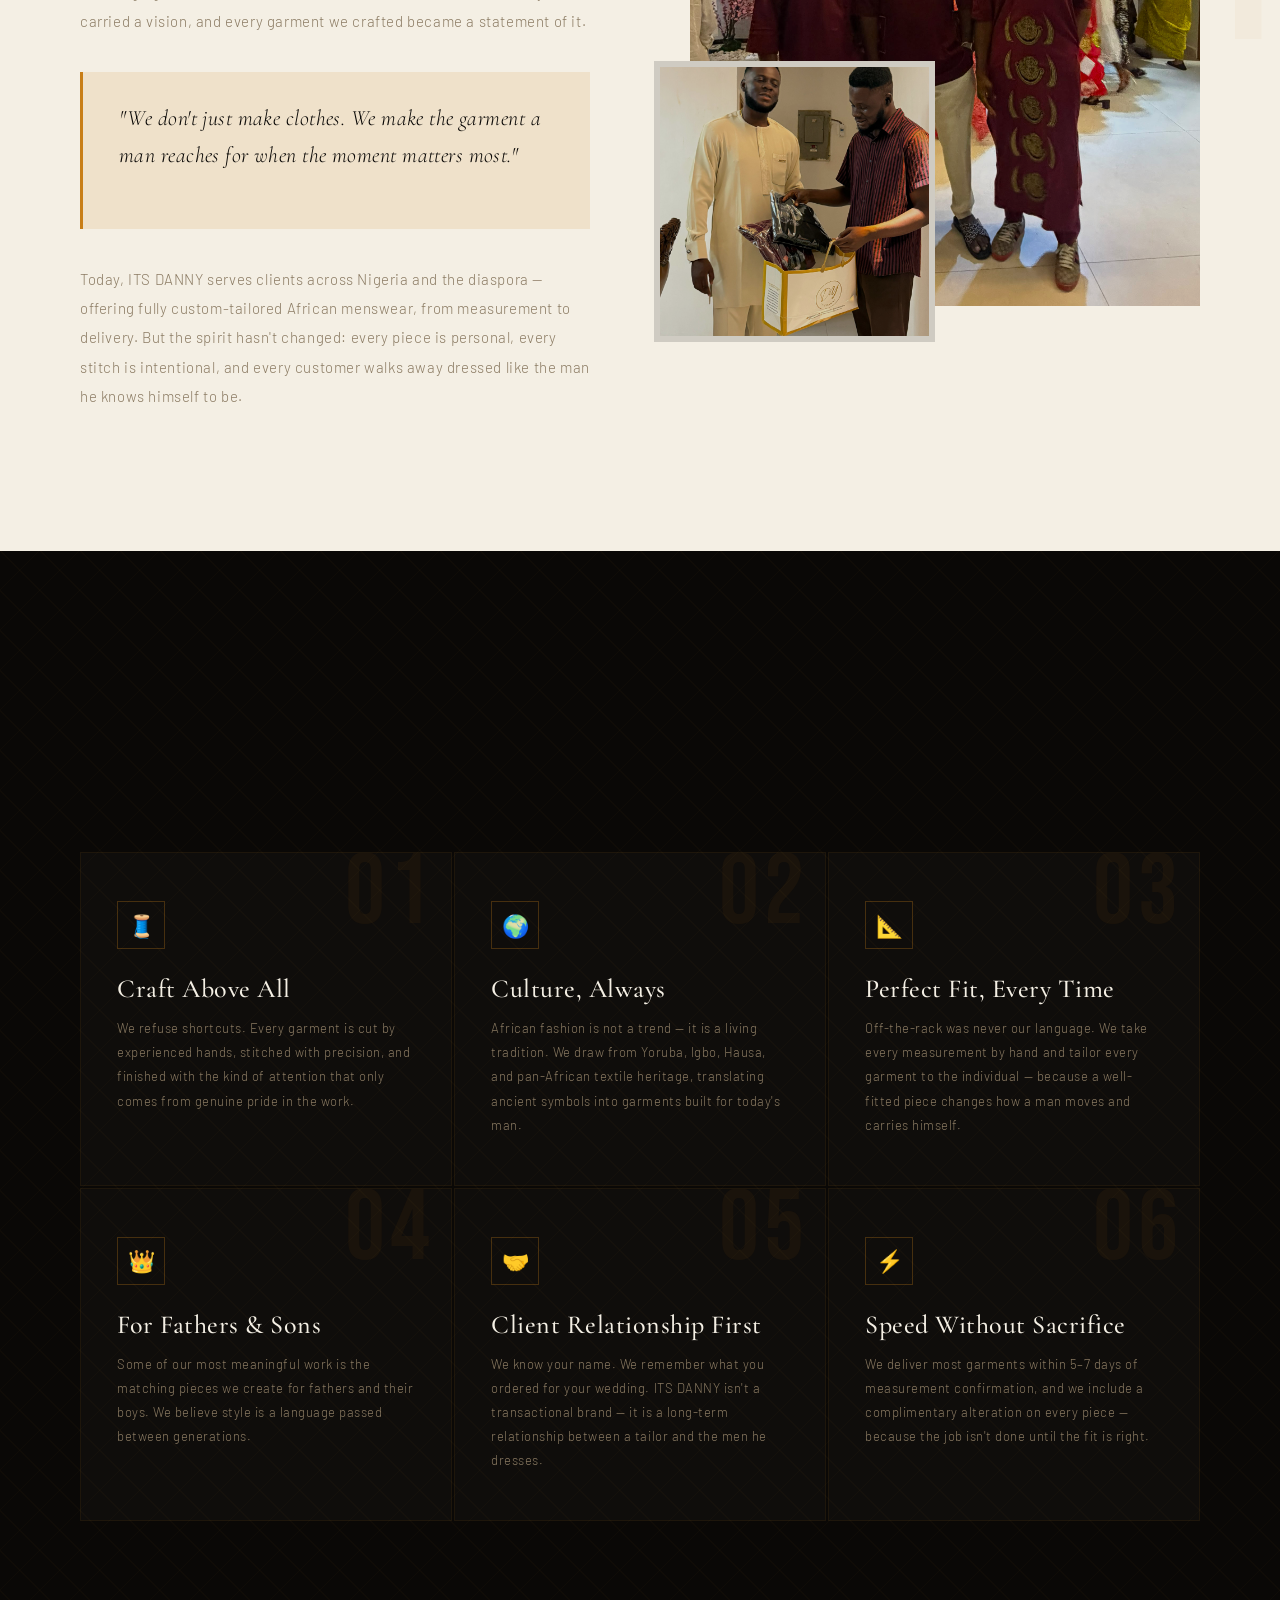
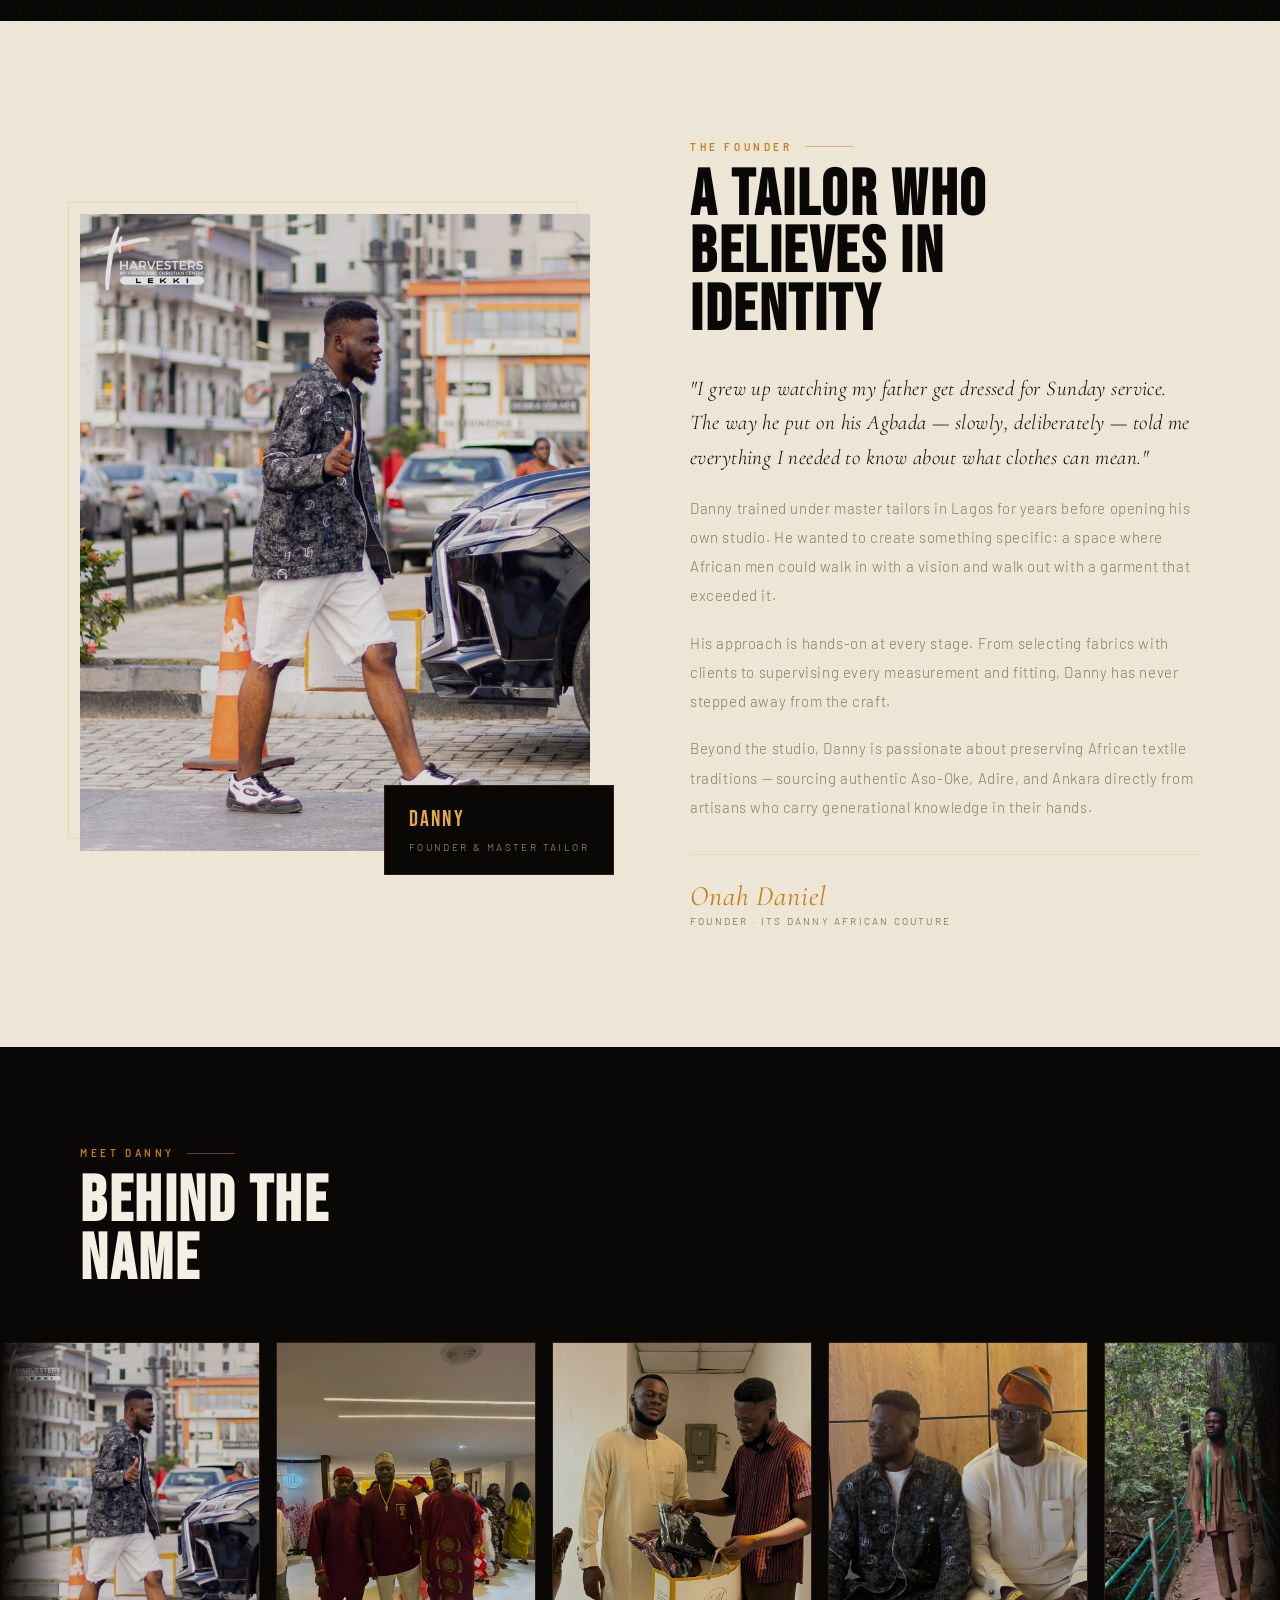
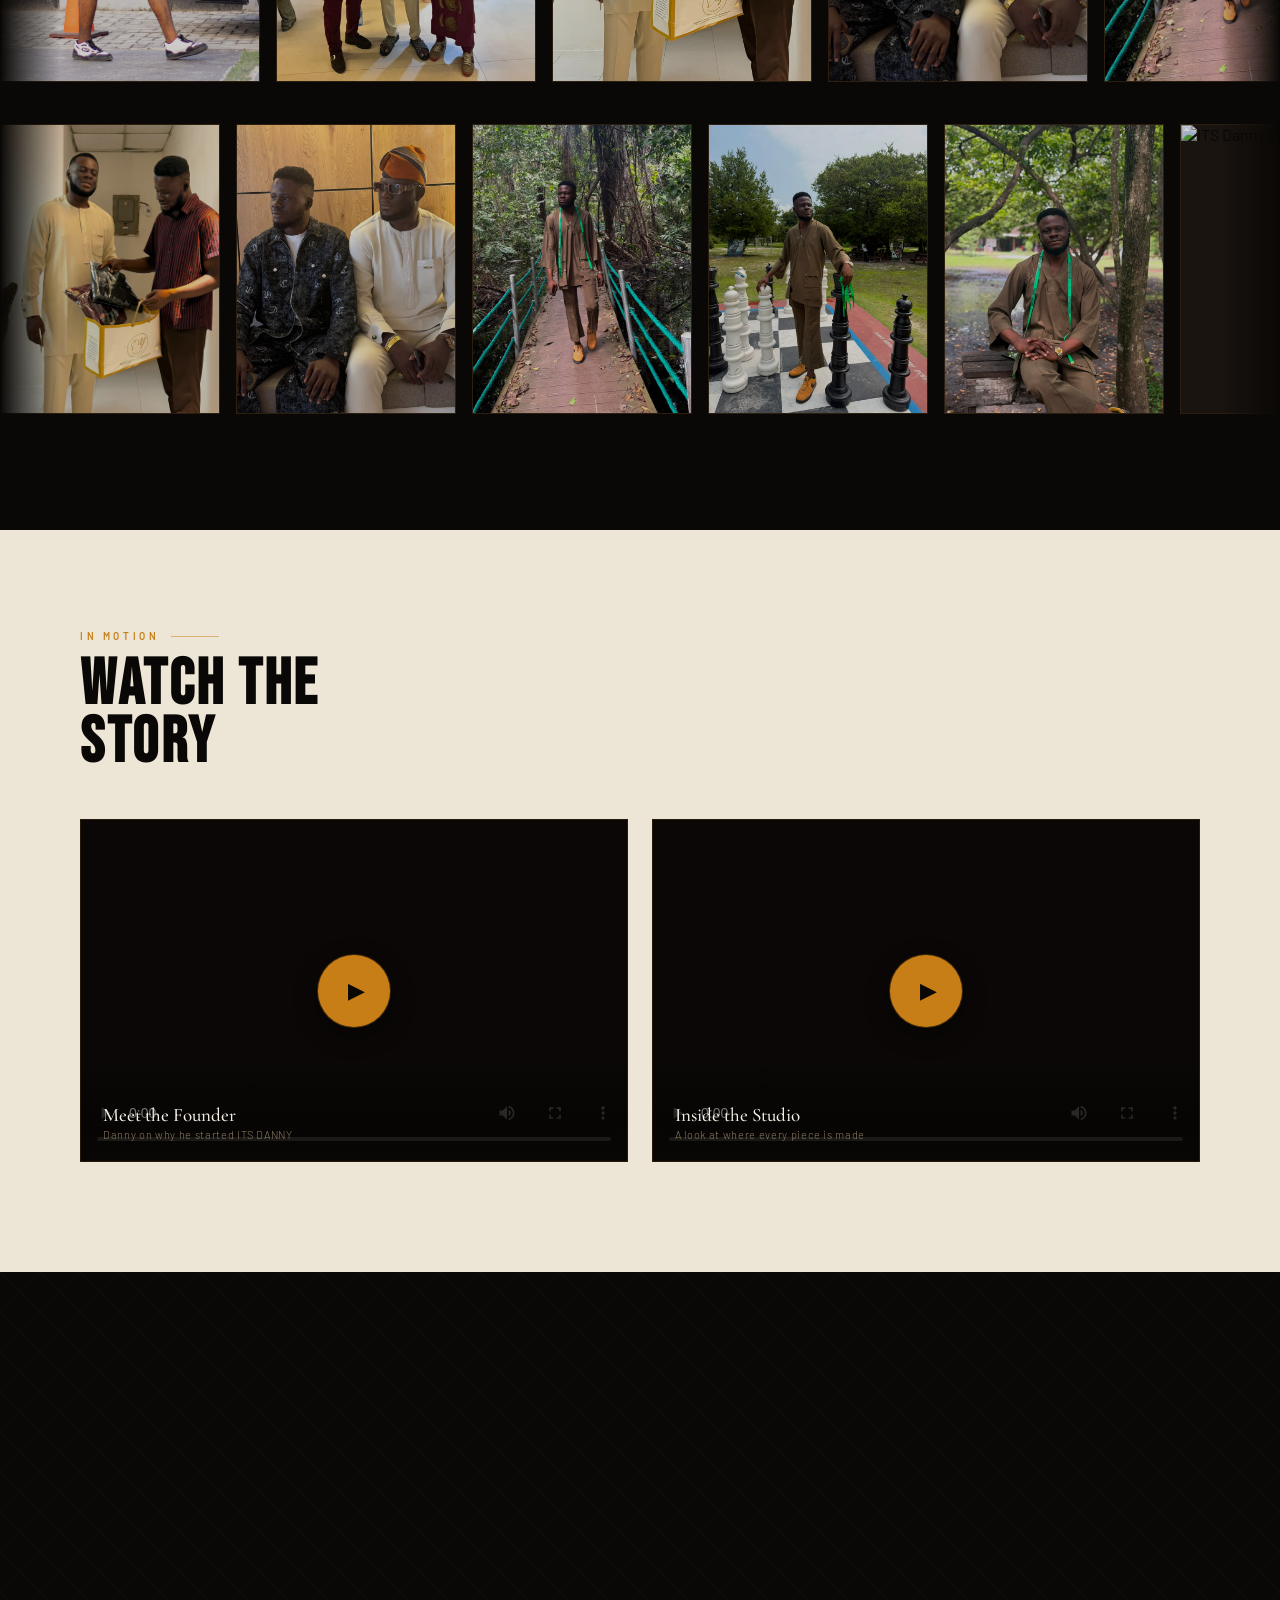
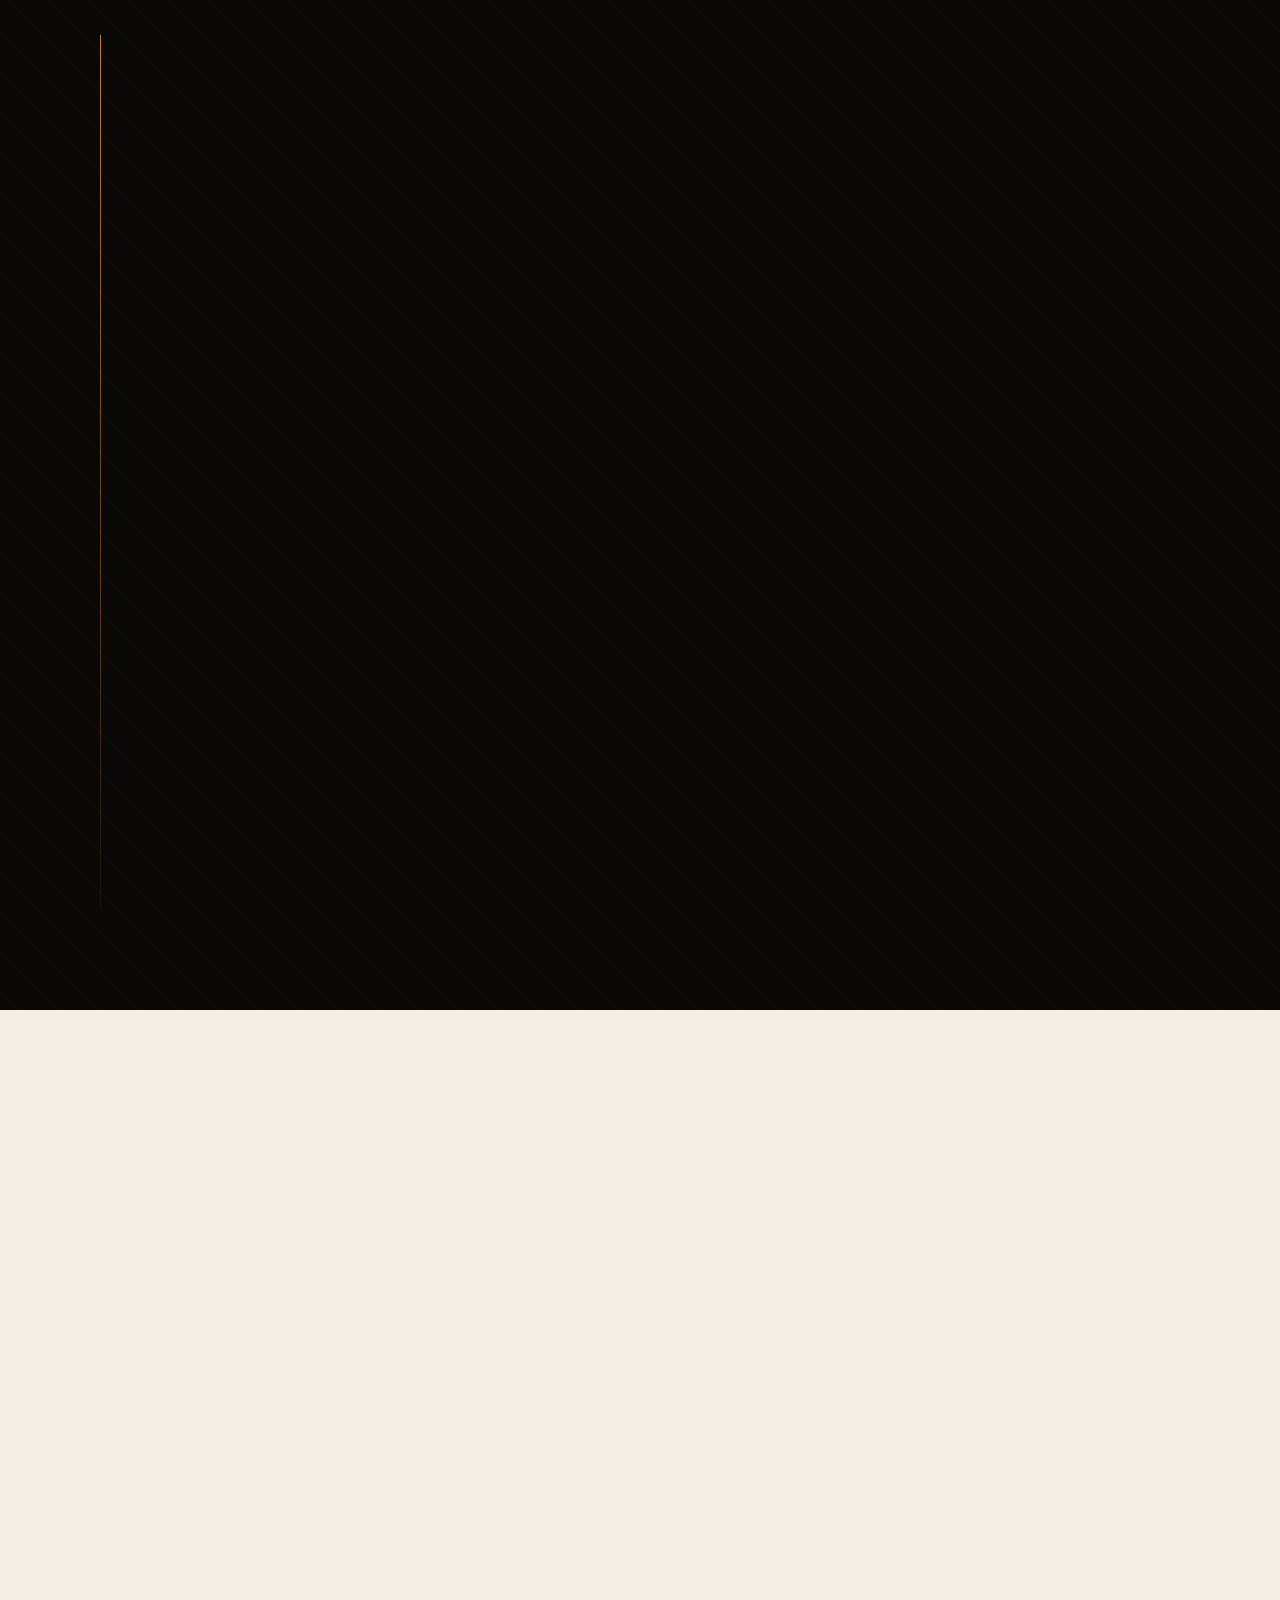
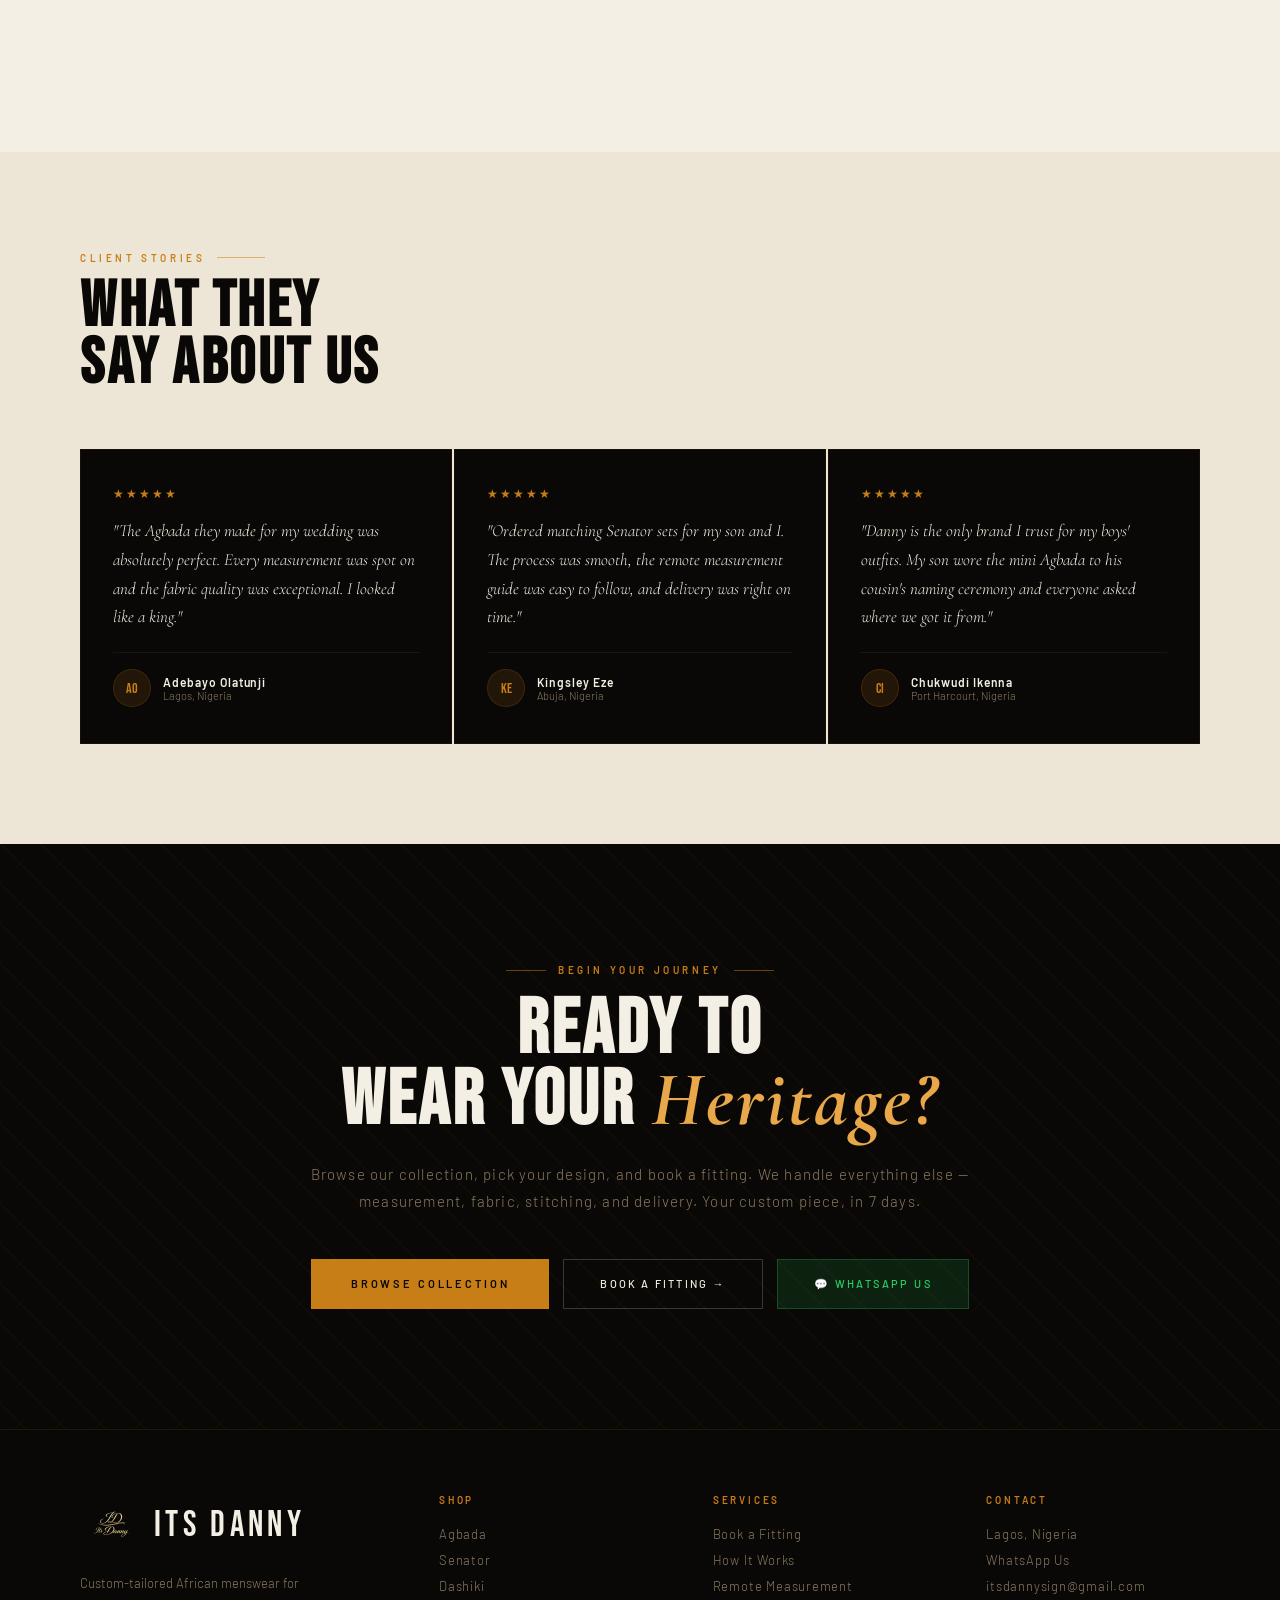
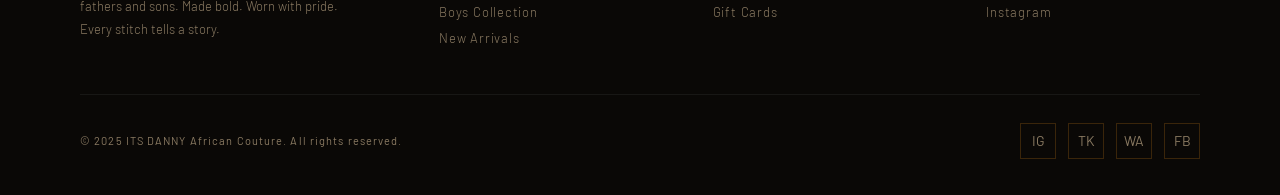
==== commit bd9adc71: "image format updated i updated image format to fix showcase issues" ====
--- a/about.html
+++ b/about.html
@@ -5,7 +5,7 @@
     <meta charset="UTF-8" />
     <meta name="viewport" content="width=device-width, initial-scale=1.0" />
     <title>About ITS DANNY African Couture</title>
-    <link rel="icon" type="image/png" href="Images/logo black bg.jpeg">
+    <link rel="icon" type="image/png" href="public/images/logo black bg.jpeg">
     <link
         href="https://fonts.googleapis.com/css2?family=Bebas+Neue&family=Cormorant+Garamond:ital,wght@0,300;0,400;0,500;1,300;1,400;1,500&family=Barlow:wght@300;400;500;600&display=swap"
         rel="stylesheet" />
@@ -22,7 +22,7 @@
     <!-- ══ NAVBAR ══ -->
 <nav>
     <a href="index.html" class="nav-logo">
-    <div class="logo-brand"><img src="Images/logo_no_bg.png" alt="Company logo">ITS DANNY</div>
+    <div class="logo-brand"><img src="public/images/logo_no_bg.png" alt="Company logo">ITS DANNY</div>
     <span>African<br>Couture</span>
     </a>
 
@@ -76,7 +76,7 @@
 
         <!-- Single hero image -->
         <div class="hero-right" style="display:block;position:relative;overflow:hidden;">
-            <img src="Images/Dan NA BRO Hero about.jpeg" alt="Elegance in African menswear"
+            <img src="public/images/Dan-NA-BRO-Hero-about.jpeg" alt="Elegance in African menswear"
                 style="width:100%;height:100%;object-fit:cover;object-position:top center;filter:brightness(.72) saturate(.9);" />
             <!-- gradient overlay -->
             <div
@@ -110,10 +110,10 @@
         <div class="story-img-col reveal-right">
             <div style="position:relative;display:inline-block;width:100%">
                 <img class="story-img-main"
-                    src="Images/Daniel & 3 isiagu.jpg"
+                    src="public/images/daniel-3-isiagu.jpg"
                     alt="Danny craftsmanship" />
                 <img class="story-img-accent"
-                    src="Images/Daniel & Brother business.jpg" alt="Detail work" />
+                    src="public/images/daniel-brother-business.jpg" alt="Detail work" />
                 <div class="story-img-label">EST. 2026</div>
             </div>
         </div>
@@ -173,7 +173,7 @@
     <section class="founder-section">
         <div class="founder-img-col reveal-left">
             <div class="founder-img-frame">
-                <img class="founder-img" src="Images/Danny Havesters.jpeg"
+                <img class="founder-img" src="public/images/Danny Havesters.jpeg"
                     alt="Danny — Founder" />
                 <div class="founder-tag">
                     <span class="founder-tag-name">Danny</span>
@@ -226,12 +226,12 @@
       <video
         class="video-el"
         id="video1"
-        poster="Images/video1-poster.jpg"
+        poster="images/video1-poster.jpg"
         preload="metadata"
         playsinline
         controls
       >
-        <source src="Images/danny-story.mp4" type="video/mp4"/>
+        <source src="images/danny-story.mp4" type="video/mp4"/>
         Your browser doesn't support video.
       </video>
       <button class="video-play-btn" onclick="playVideo('video1', this)">
@@ -247,12 +247,12 @@
       <video
         class="video-el"
         id="video2"
-        poster="Images/video2-poster.jpg"
+        poster="images/video2-poster.jpg"
         preload="metadata"
         playsinline
         controls
       >
-        <source src="Images/studio-tour.mp4" type="video/mp4"/>
+        <source src="images/studio-tour.mp4" type="video/mp4"/>
         Your browser doesn't support video.
       </video>
       <button class="video-play-btn" onclick="playVideo('video2', this)">
@@ -429,7 +429,7 @@
         <div class="footer-top">
             <div>
                 <div class="footer-brand-name">
-                    <img src="Images/logo_no_bg.png" alt="Company logo"/>
+                    <img src="public/images/logo_no_bg.png" alt="Company logo"/>
                     </img>
                     ITS DANNY
                 </div>
@@ -492,17 +492,17 @@
 
 
 
-    /* ══ FOUNDER GALLERY / CEO SHOWCASE ══ */
+        /* ══ FOUNDER GALLERY / CEO SHOWCASE ══ */
 const founderImages = [
-  { src:'Images/Danny Havesters.jpeg', caption:'Danny — Founder' },
-  { src:'Images/Daniel & 3 isiagu.jpg', caption:'Fitting session' },
-  { src:'Images/Daniel & Brother business.jpg', caption:'Building the brand' },
-  { src:'Images/CEO-bridge.jpeg', caption: 'ITS Danny strolling'},
-  { src:'Images/ceo-on-chess field.jpeg', caption: 'ITS Danny Chess field'},
-  { src:'Images/Dan-NA-BRO Hero about.jpeg', caption: 'ITS Danny'},
-  { src:'Images/ceo-on-measuring tape.jpeg', caption: 'ITS Danny strolling'},
-  { src:'Images/Hunter-brown.jpeg', caption: 'ITS Danny strolling'},
-  { src:'Images/hot-ceo.jpeg', caption: 'ITS Danny strolling'},
+  { src:'public/images/Danny Havesters.jpeg', caption:'Danny — Founder' },
+  { src:'public/images/daniel-3-isiagu.jpg', caption:'Fitting session' },
+  { src:'public/images/daniel-brother-business.jpg', caption:'Building the brand' },
+  { src:'public/images/Dan-NA-BRO-Hero-about.jpeg', caption:'ITS DANNY studio' },
+  { src:'public/images/CEO-bridge.jpeg', caption: 'ITS Danny strolling'},
+  { src:'public/images/ceo-on-chessfield.jpeg', caption: 'ITS Danny Chess field'},
+  { src:'public/images/ceo-on-measuring tape.jpeg', caption: 'ITS Danny strolling'},
+  { src:'public/images/hunter-brown.jpeg', caption: 'ITS Danny strolling'},
+  { src:'public/images/hot-ceo.jpeg', caption: 'ITS Danny strolling'},
 ];
 
 let founderLightboxIndex = 0;
@@ -573,4 +573,4 @@
     </script>
 </body>
 
-</html>
+</html>
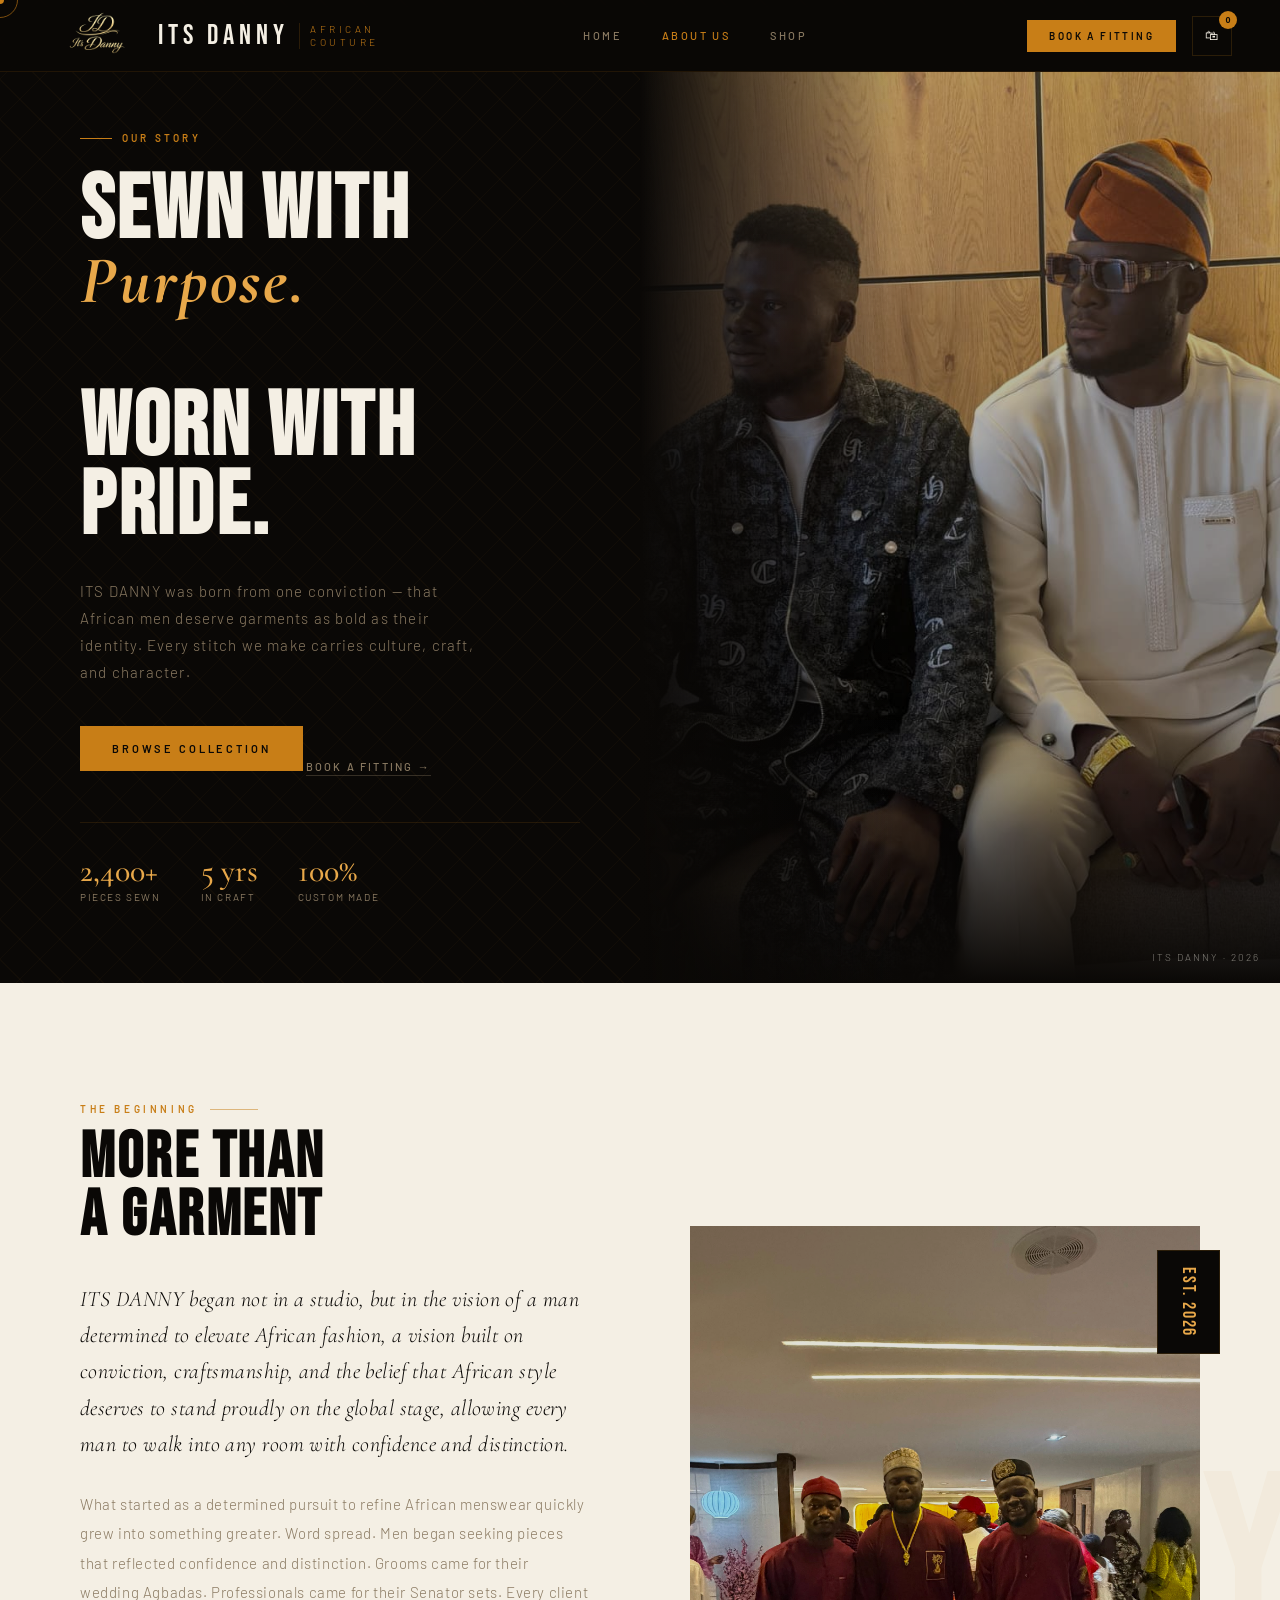
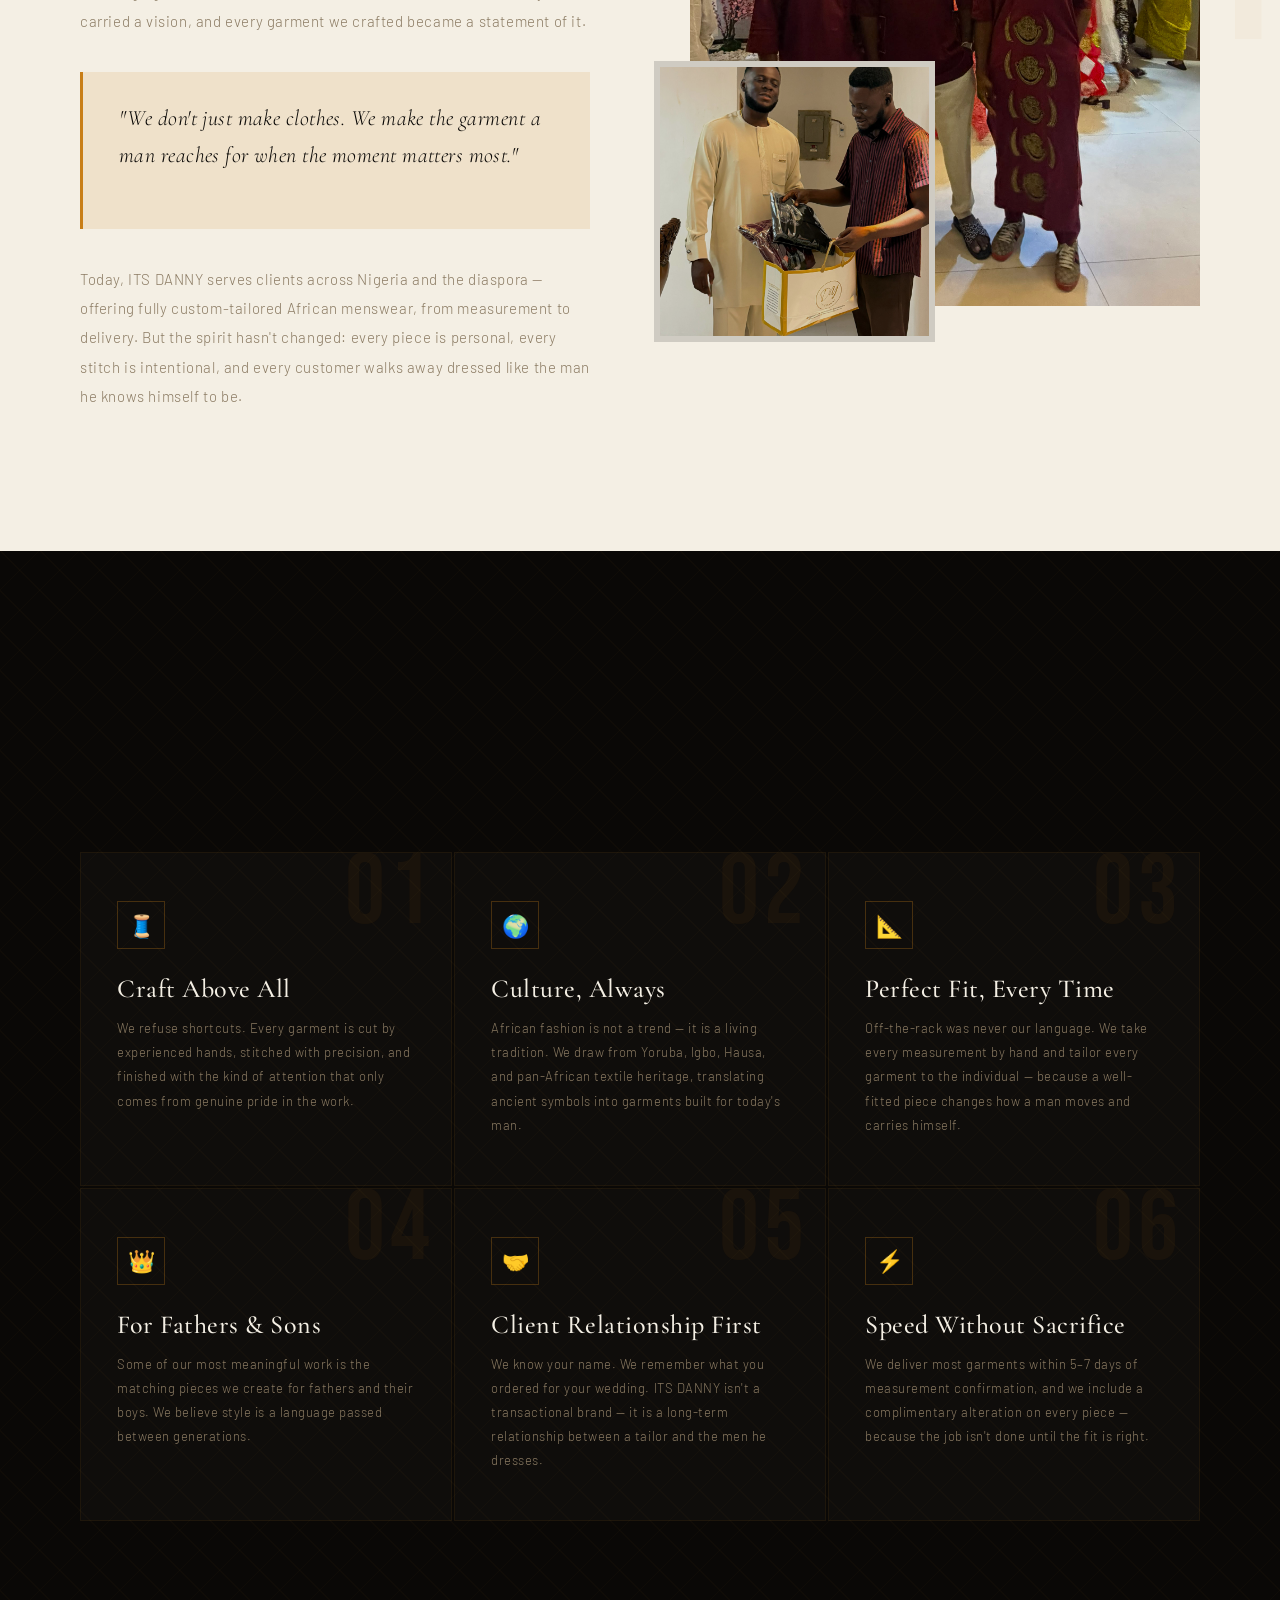
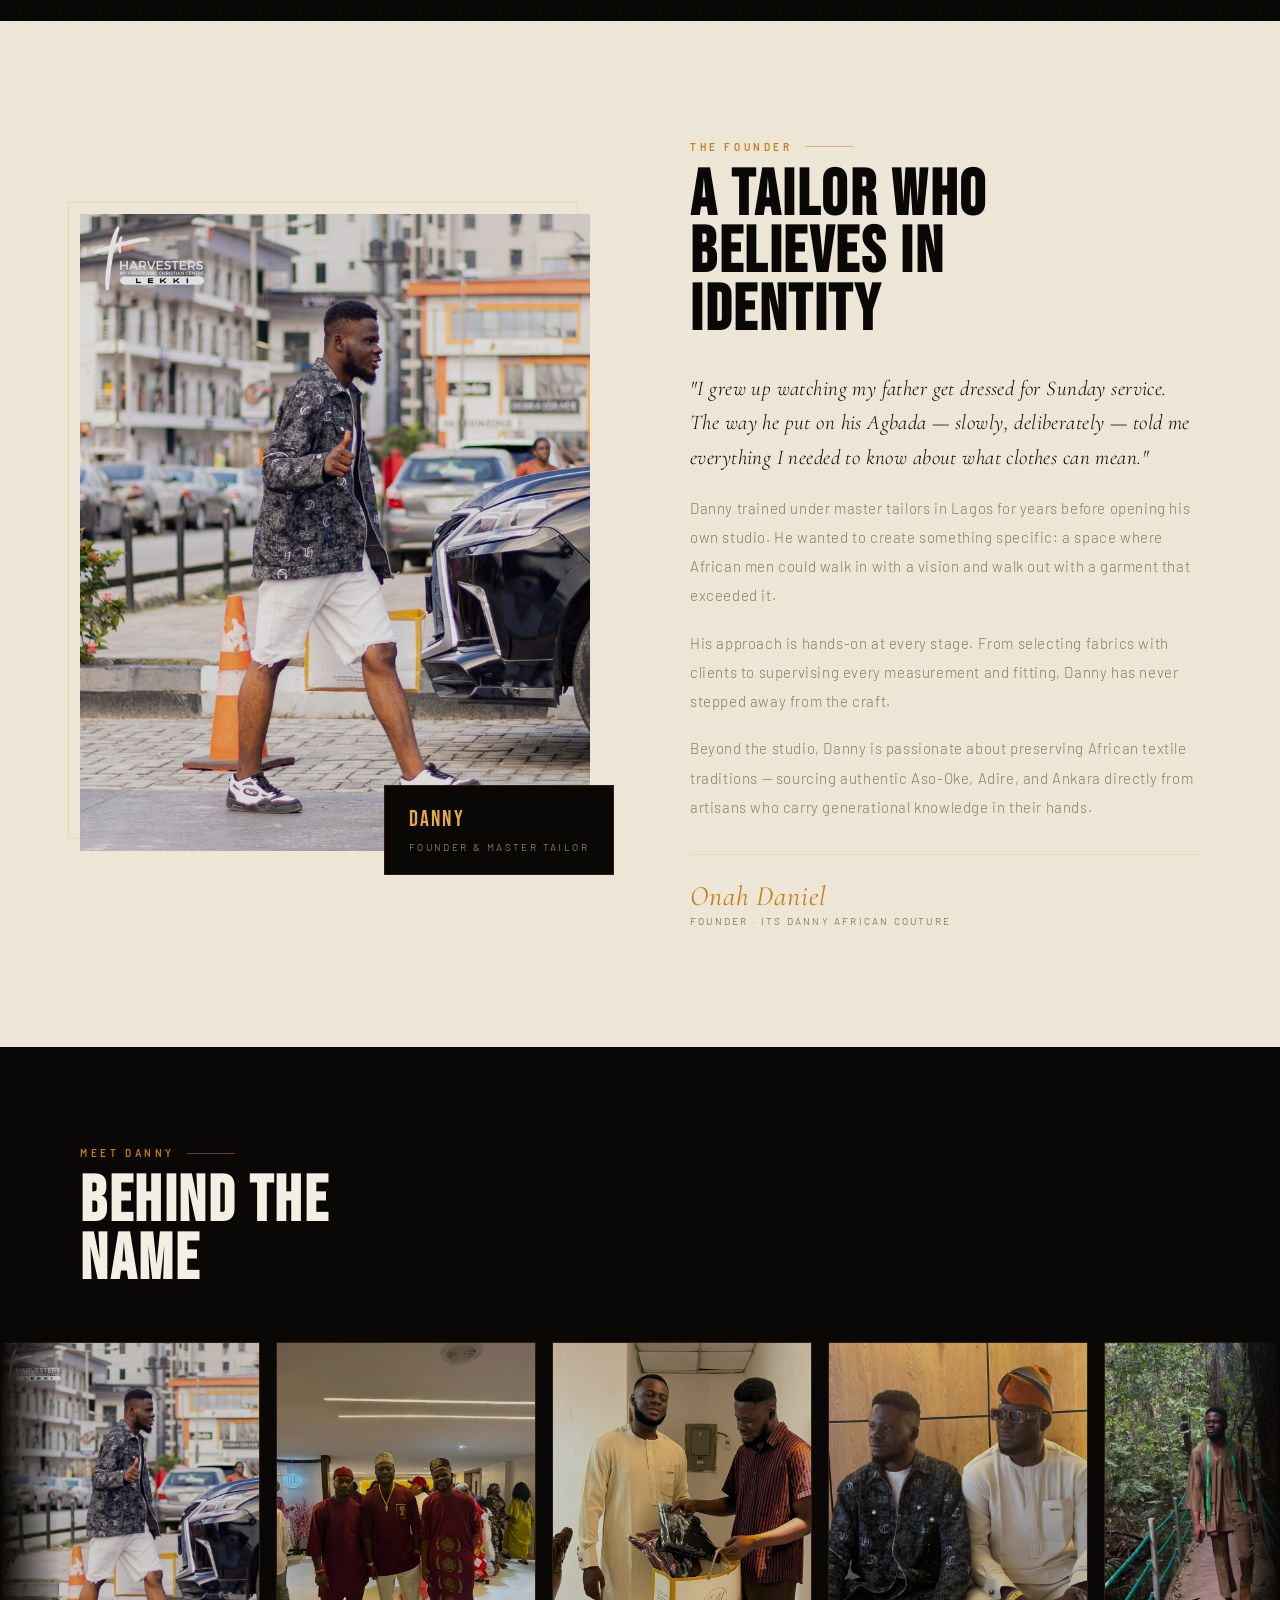
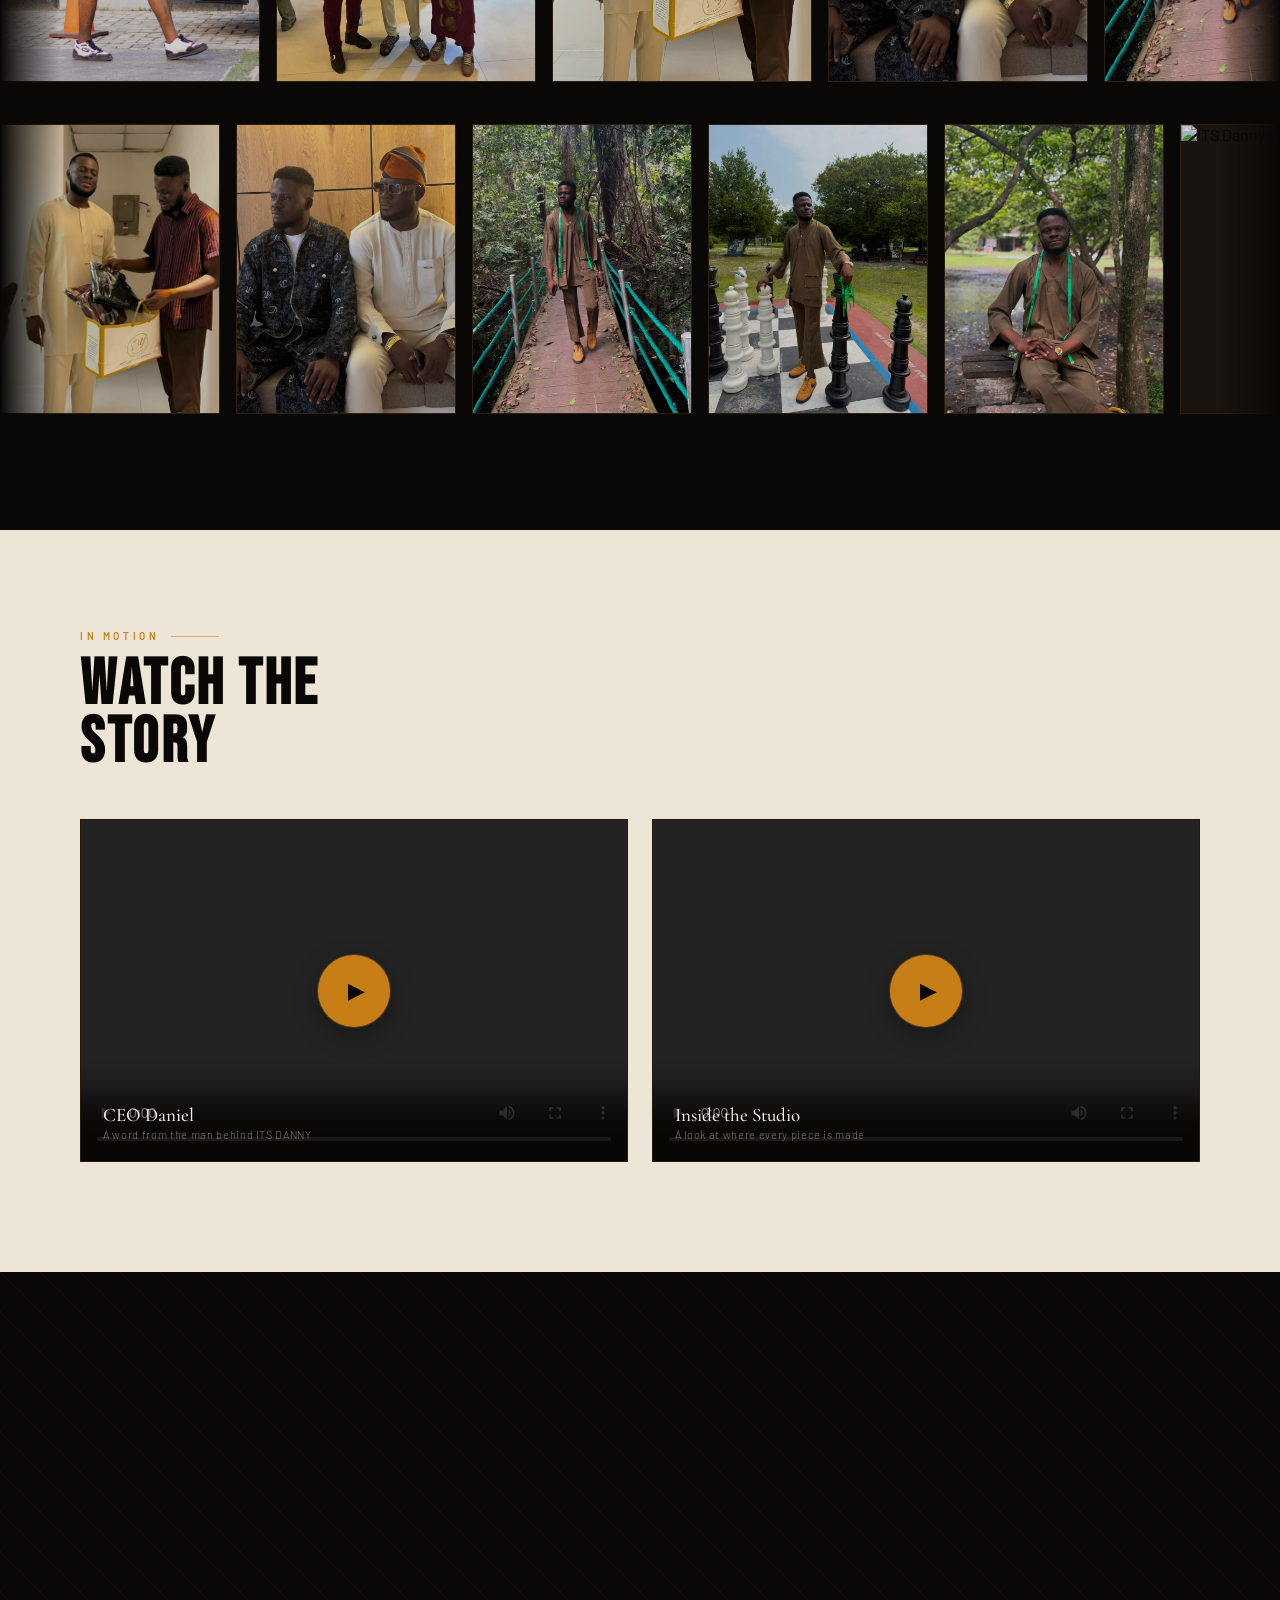
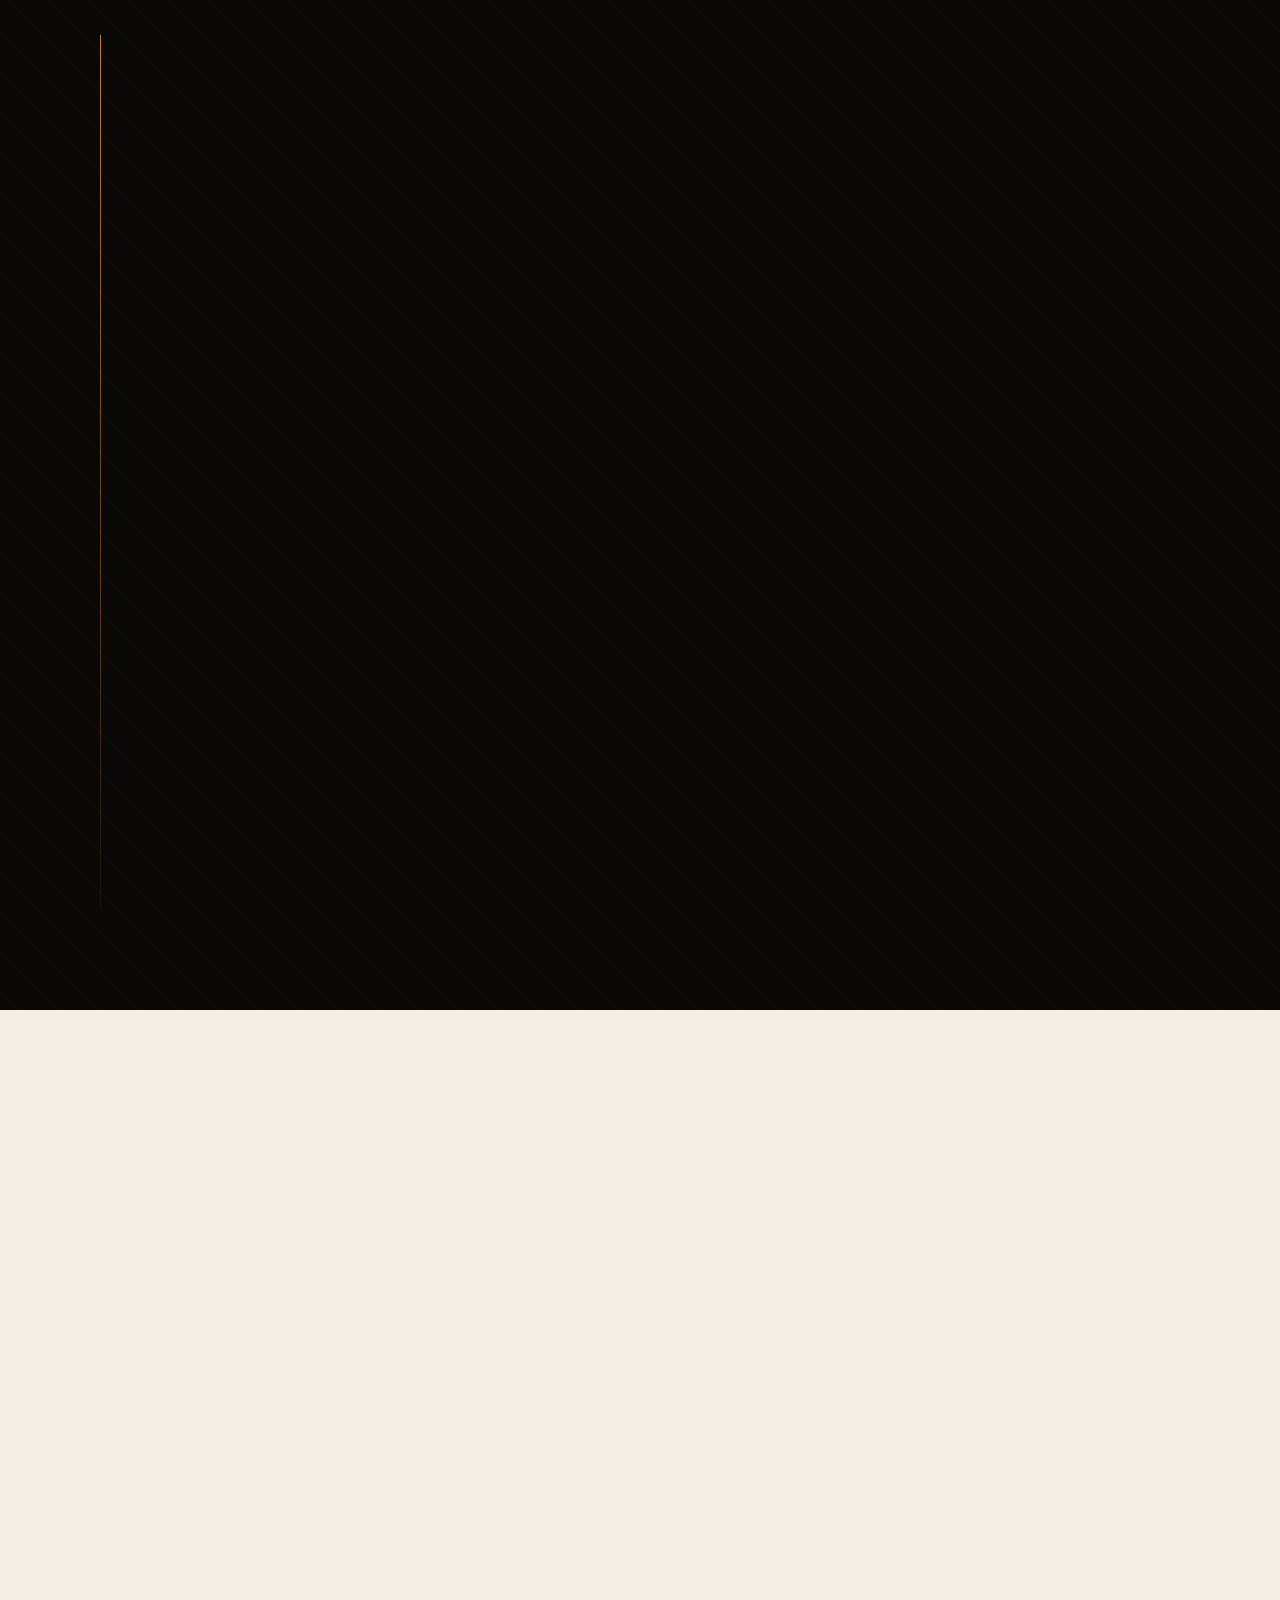
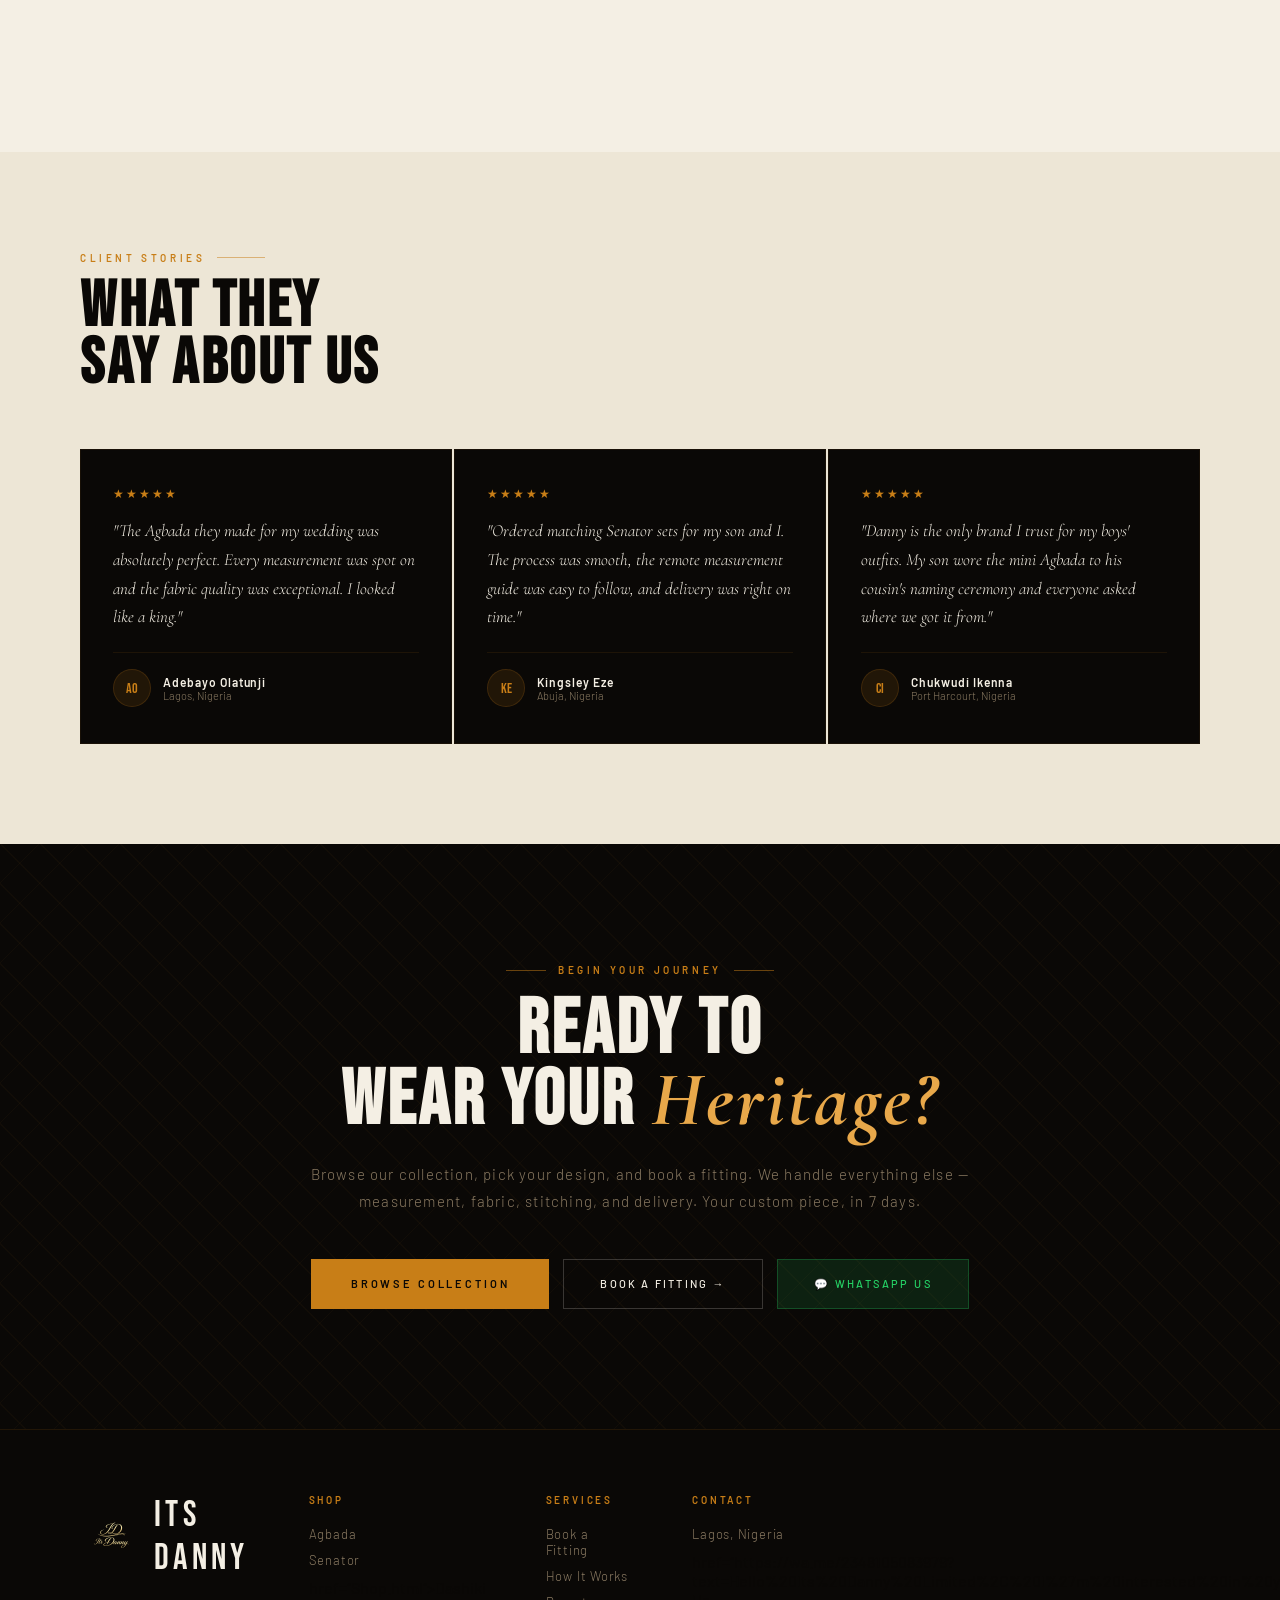
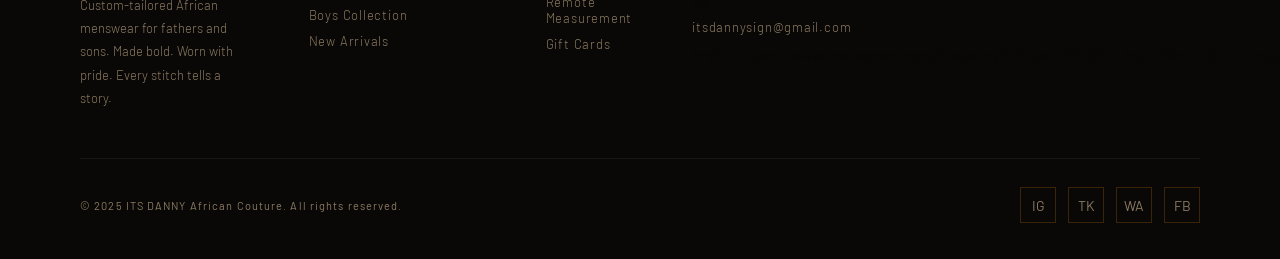
==== commit 09e59af3: "video uploaded updated video. and few things in preparation to admin login and updating" ====
--- a/about.html
+++ b/about.html
@@ -26,7 +26,6 @@
     <span>African<br>Couture</span>
     </a>
 
-
     <!-- Mobile Menu Button -->
     <button class="menu-toggle" onclick="toggleMenu()">
         ☰
@@ -54,7 +53,6 @@
     </div>
 
 </nav>
-
 
     <!-- ══ HERO — single image ══ -->
     <section class="about-hero">
@@ -202,7 +200,6 @@
         </div>
     </section>
 
-
     <!-- ══ FOUNDER GALLERY / CEO SHOWCASE ══ -->
 <section class="gallery-section" id="founder-gallery">
   <div class="section-eyebrow">Meet Danny</div>
@@ -222,16 +219,20 @@
   <h2 class="section-title">Watch The<br>Story</h2>
 
   <div class="video-grid">
+    <!-- Video 1 temporarily disabled — danny-story.mp4 and video1-poster.jpg
+         don't exist yet. Add them to public/videos/ and public/images/
+         respectively, then uncomment this block and update the src/poster paths. -->
+    <!--
     <div class="video-card">
       <video
         class="video-el"
         id="video1"
-        poster="images/video1-poster.jpg"
+        poster="public/images/video1-poster.jpg"
         preload="metadata"
         playsinline
         controls
       >
-        <source src="images/danny-story.mp4" type="video/mp4"/>
+        <source src="public/videos/danny-story.mp4" type="video/mp4"/>
         Your browser doesn't support video.
       </video>
       <button class="video-play-btn" onclick="playVideo('video1', this)">
@@ -242,22 +243,46 @@
         <span>Danny on why he started ITS DANNY</span>
       </div>
     </div>
+    -->
+
+    <div class="video-card">
+      <video
+        class="video-el"
+        id="video-ceo-daniel"
+        preload="metadata"
+        playsinline
+        controls
+      >
+        <source src="public/videos/CEO%20DANIEL.mp4" type="video/mp4"/>
+        Your browser doesn't support video.
+      </video>
+
+      <button class="video-play-btn" onclick="playVideo('video-ceo-daniel', this)">
+        <span class="play-icon">▶</span>
+      </button>
+
+      <div class="video-caption">
+        <strong>CEO Daniel</strong>
+        <span>A word from the man behind ITS DANNY</span>
+      </div>
+    </div>
 
     <div class="video-card">
       <video
         class="video-el"
         id="video2"
-        poster="images/video2-poster.jpg"
         preload="metadata"
         playsinline
         controls
       >
-        <source src="images/studio-tour.mp4" type="video/mp4"/>
+        <source src="public/videos/WhatsApp%20Video%202026-09-03%20at%2011.23.00%20AM.mp4" type="video/mp4"/>
         Your browser doesn't support video.
       </video>
+
       <button class="video-play-btn" onclick="playVideo('video2', this)">
         <span class="play-icon">▶</span>
       </button>
+
       <div class="video-caption">
         <strong>Inside the Studio</strong>
         <span>A look at where every piece is made</span>
@@ -273,7 +298,6 @@
   <img class="lightbox-img" id="lightboxImg" src="" alt=""/>
   <button class="lightbox-nav lightbox-next" onclick="navLightbox(1)">›</button>
 </div>
-
 
     <!-- ══ TIMELINE ══ -->
     <section class="process-section">
@@ -438,7 +462,7 @@
             </div>
             <div>
                 <div class="footer-heading">Shop</div>
-                <div class="footer-links"><a href="Shop.html">Agbada</a><a href="Shop.html">Senator</a><a
+                <div class="footer-links"><a href="Shop.html">Agbada</a><a href="Shop.html">Senator</a>
                         href="Shop.html">Dashiki</a><a href="Shop.html">Boys Collection</a><a href="Shop.html">New
                         Arrivals</a></div>
             </div>
@@ -449,9 +473,9 @@
             </div>
             <div>
                 <div class="footer-heading">Contact</div>
-                <div class="footer-links"><a href="#">Lagos, Nigeria</a><a
+                <div class="footer-links"><a href="#">Lagos, Nigeria</a>
                         href="https://wa.me/2348105083979?text=Hello%20Its%20Danny%20Limited%2C%20I%27m%20interested%20in%20your%20services">WhatsApp
-                        Us</a><a href="mailto:itsdannysign@gmail.com">itsdannysign@gmail.com</a><a
+                        Us</a><a href="mailto:itsdannysign@gmail.com">itsdannysign@gmail.com</a>
                         href="https://www.instagram.com/itsdannyltd?igsh=MTJ2dnJraTc3NmI1NQ==">Instagram</a></div>
             </div>
         </div>
@@ -478,19 +502,12 @@
             document.querySelector('nav').classList.toggle('mobile-open');
         }
 
-
-
-
         const dot = document.querySelector('.cursor-dot'), ring = document.querySelector('.cursor-ring');
         let mx = 0, my = 0, rx = 0, ry = 0;
         document.addEventListener('mousemove', e => { mx = e.clientX; my = e.clientY; dot.style.left = mx + 'px'; dot.style.top = my + 'px'; });
         (function anim() { rx += (mx - rx) * .12; ry += (my - ry) * .12; ring.style.left = rx + 'px'; ring.style.top = ry + 'px'; requestAnimationFrame(anim); })();
         const obs = new IntersectionObserver(entries => entries.forEach(el => { if (el.isIntersecting) { el.target.classList.add('visible'); obs.unobserve(el.target); } }), { threshold: .12 });
         document.querySelectorAll('.reveal,.reveal-left,.reveal-right').forEach(el => obs.observe(el));
-
-
-
-
 
         /* ══ FOUNDER GALLERY / CEO SHOWCASE ══ */
 const founderImages = [
--- a/style.css
+++ b/style.css
@@ -3,9 +3,55 @@
 Unified stylesheet for Index, About, and Shop pages
    ═══════════════════════════════════════════════════════════ */
 
-/* ────────────────────────────────────────
+/* ═══════════════════════════════════════════════════════════
+TABLE OF CONTENTS
+═══════════════════════════════════════════════════════════
+
+  SHARED / BASE (all pages)
+     1. DESIGN TOKENS                                    ....... line 51
+     2. RESET & BASE                                     ....... line 68
+     3. CUSTOM CURSOR                                    ....... line 101
+     4. SCROLLBAR                                        ....... line 141
+     5. TOAST                                            ....... line 158
+     6. NAVBAR  (shared all pages)                       ....... line 184
+     7. FOOTER  (shared all pages)                       ....... line 369
+     8. CART SIDEBAR  (Index + Shop)                     ....... line 479
+     9. SHARED BUTTONS                                   ....... line 668
+    10. SHARED SECTION HEADERS                           ....... line 815
+    11. SHARED FORM COMPONENTS                           ....... line 865
+    12. PRODUCT MODAL  (shared Index + Shop)             ....... line 1276
+    13. SCROLL REVEAL  (About page)                      ....... line 1482
+    14. ANIMATIONS                                       ....... line 1511
+
+  INDEX PAGE
+    15. INDEX — Hero                                     ....... line 1571
+    16. INDEX — Collections                              ....... line 1801
+    17. INDEX — How It Works                             ....... line 2132
+    18. INDEX — Booking section                          ....... line 2209
+    19. INDEX — Testimonials                             ....... line 2279
+    20. GALLERY / LOOKBOOK — scrolling marquee           ....... line 2359
+    21. VIDEO SHOWCASE                                   ....... line 2534
+
+  ABOUT PAGE
+    22. ABOUT — Hero                                     ....... line 2644
+    23. ABOUT — Story                                    ....... line 2788
+    24. ABOUT — Values                                   ....... line 2895
+    25. ABOUT — Founder                                  ....... line 2979
+    26. ABOUT — Timeline                                 ....... line 3092
+    27. ABOUT — Craft                                    ....... line 3181
+    28. ABOUT — CTA                                      ....... line 3242
+
+  SHOP PAGE
+    29. SHOP — Page hero                                 ....... line 3325
+    30. SHOP — Layout + Sidebar                          ....... line 3432
+    31. SHOP — Main content + Toolbar                    ....... line 3626
+
+═══════════════════════════════════════════════════════════ */
+
+/* ════════════════════════════════════════════
 1. DESIGN TOKENS
-──────────────────────────────────────── */
+════════════════════════════════════════════ */
+
 :root {
     --ink: #0A0806;
     --ink2: #1A1410;
@@ -19,9 +65,10 @@
     --white: #FFFDF8;
 }
 
-/* ────────────────────────────────────────
+/* ════════════════════════════════════════════
 2. RESET & BASE
-──────────────────────────────────────── */
+════════════════════════════════════════════ */
+
 *,
 *::before,
 *::after {
@@ -51,10 +98,10 @@
     cursor: pointer;
 }
 
-
-/* ────────────────────────────────────────
+/* ════════════════════════════════════════════
 3. CUSTOM CURSOR
-──────────────────────────────────────── */
+════════════════════════════════════════════ */
+
 .cursor {
     position: fixed;
     top: 0;
@@ -91,9 +138,10 @@
     opacity: .9
 }
 
-/* ────────────────────────────────────────
-   4. SCROLLBAR
-──────────────────────────────────────── */
+/* ════════════════════════════════════════════
+4. SCROLLBAR
+════════════════════════════════════════════ */
+
 ::-webkit-scrollbar {
     width: 4px
 }
@@ -107,9 +155,10 @@
     border-radius: 2px
 }
 
-/* ────────────────────────────────────────
-   5. TOAST
-──────────────────────────────────────── */
+/* ════════════════════════════════════════════
+5. TOAST
+════════════════════════════════════════════ */
+
 .toast {
     position: fixed;
     bottom: 32px;
@@ -132,9 +181,10 @@
     transform: translateX(-50%) translateY(0)
 }
 
-/* ════════════════════════════════════════
+/* ════════════════════════════════════════════
 6. NAVBAR  (shared all pages)
-════════════════════════════════════════ */
+════════════════════════════════════════════ */
+
 nav {
     position: fixed;
     top: 0;
@@ -293,9 +343,33 @@
     }
 
 
-/* ════════════════════════════════════════
+/* -- Mobile nav actions (amber links shown in the mobile dropdown) -- */
+.nav-mobile-actions {
+    display: none;
+}
+
+@media(max-width:768px) {
+    .nav-mobile-actions {
+        display: flex;
+        flex-direction: column;
+        align-items: center;
+        gap: 20px;
+
+        
+    }
+    .nav-mobile-actions a{
+        color: var(--white);
+        text-decoration: none;
+    }
+    .nav-mobile-actions a:hover{
+        color: var(--amber);
+    }   
+}
+
+/* ════════════════════════════════════════════
 7. FOOTER  (shared all pages)
-════════════════════════════════════════ */
+════════════════════════════════════════════ */
+
 footer {
     background: var(--ink);
     border-top: 1px solid rgba(200, 126, 23, .12);
@@ -402,9 +476,10 @@
     color: var(--amber)
 }
 
-/* ════════════════════════════════════════
-   8. CART SIDEBAR  (Index + Shop)
-════════════════════════════════════════ */
+/* ════════════════════════════════════════════
+8. CART SIDEBAR  (Index + Shop)
+════════════════════════════════════════════ */
+
 .cart-sidebar {
     position: fixed;
     top: 0;
@@ -590,9 +665,10 @@
     color: var(--amber)
 }
 
-/* ════════════════════════════════════════
+/* ════════════════════════════════════════════
 9. SHARED BUTTONS
-════════════════════════════════════════ */
+════════════════════════════════════════════ */
+
 /* Amber fill with cream sweep on hover — used in hero, CTA, shop */
 .btn-primary,
 .cta-amber {
@@ -736,9 +812,10 @@
     color: var(--amber)
 }
 
-/* ════════════════════════════════════════
+/* ════════════════════════════════════════════
 10. SHARED SECTION HEADERS
-════════════════════════════════════════ */
+════════════════════════════════════════════ */
+
 .section-eyebrow {
     font-size: 10px;
     font-weight: 600;
@@ -785,10 +862,10 @@
     z-index: 0;
 }
 
-/* ════════════════════════════════════════
+/* ════════════════════════════════════════════
 11. SHARED FORM COMPONENTS
     (Booking form, overlay, inputs)
-════════════════════════════════════════ */
+════════════════════════════════════════════ */
 
 /* ── Booking form container ── */
 .booking-form {
@@ -1196,9 +1273,10 @@
     color: var(--amber2)
 }
 
-/* ════════════════════════════════════════
+/* ════════════════════════════════════════════
 12. PRODUCT MODAL  (shared Index + Shop)
-════════════════════════════════════════ */
+════════════════════════════════════════════ */
+
 .modal-overlay {
     position: fixed;
     inset: 0;
@@ -1401,9 +1479,10 @@
     margin-top: 4px
 }
 
-/* ════════════════════════════════════════
+/* ════════════════════════════════════════════
 13. SCROLL REVEAL  (About page)
-════════════════════════════════════════ */
+════════════════════════════════════════════ */
+
 .reveal {
     opacity: 0;
     transform: translateY(40px);
@@ -1429,9 +1508,10 @@
     transform: none
 }
 
-/* ════════════════════════════════════════
+/* ════════════════════════════════════════════
 14. ANIMATIONS
-════════════════════════════════════════ */
+════════════════════════════════════════════ */
+
 @keyframes fadeUp {
     from {
         opacity: 0;
@@ -1488,9 +1568,10 @@
     ║  PAGE-SPECIFIC SECTIONS                                   ║
     ╚═══════════════════════════════════════════════════════════╝ */
 
-/* ════════════════════════════════════════
+/* ════════════════════════════════════════════
 15. INDEX — Hero
-════════════════════════════════════════ */
+════════════════════════════════════════════ */
+
 .hero {
     min-height: 100vh;
     background: var(--ink);
@@ -1717,9 +1798,10 @@
     margin-bottom: 2px
 }
 
-/* ════════════════════════════════════════
+/* ════════════════════════════════════════════
 16. INDEX — Collections
-════════════════════════════════════════ */
+════════════════════════════════════════════ */
+
 .collections-section {
     padding: 100px 80px 60px;
     background: var(--cream)
@@ -2047,9 +2129,10 @@
     display: none
 }
 
-/* ════════════════════════════════════════
+/* ════════════════════════════════════════════
 17. INDEX — How It Works
-════════════════════════════════════════ */
+════════════════════════════════════════════ */
+
 .how-section {
     padding: 100px 80px;
     background: var(--ink);
@@ -2123,9 +2206,10 @@
     letter-spacing: .04em
 }
 
-/* ════════════════════════════════════════
+/* ════════════════════════════════════════════
 18. INDEX — Booking section
-════════════════════════════════════════ */
+════════════════════════════════════════════ */
+
 .booking-section {
     padding: 100px 80px;
     background: var(--cream2);
@@ -2192,9 +2276,10 @@
     line-height: 1.7
 }
 
-/* ════════════════════════════════════════
+/* ════════════════════════════════════════════
 19. INDEX — Testimonials
-════════════════════════════════════════ */
+════════════════════════════════════════════ */
+
 .testi-section {
     padding: 100px 80px;
     background: var(--cream2)
@@ -2271,10 +2356,295 @@
     color: var(--muted)
 }
 
-
-/* ════════════════════════════════════════
-20. ABOUT — Hero
-════════════════════════════════════════ */
+/* ════════════════════════════════════════════
+20. GALLERY / LOOKBOOK — scrolling marquee
+════════════════════════════════════════════ */
+
+.gallery-section {
+    padding: 100px 0 110px;
+    background: var(--ink);
+    position: relative;
+    overflow: hidden;
+}
+
+.gallery-section .section-eyebrow,
+.gallery-section .section-title {
+    padding-left: 80px;
+    position: relative;
+    z-index: 1;
+}
+
+.gallery-section .section-title { color: var(--cream); margin-bottom: 48px; }
+
+.marquee-row {
+    width: 100%;
+    overflow: hidden;
+    padding: 6px 0;
+    -webkit-mask-image: linear-gradient(to right, transparent 0, black 60px, black calc(100% - 60px), transparent 100%);
+    mask-image: linear-gradient(to right, transparent 0, black 60px, black calc(100% - 60px), transparent 100%);
+}
+
+.marquee-track {
+    display: flex;
+    gap: 16px;
+    width: max-content;
+    animation: marqueeScroll linear infinite;
+    animation-duration: 42s;
+}
+
+.marquee-row.reverse .marquee-track {
+    animation-direction: reverse;
+    animation-duration: 55s;
+}
+
+.marquee-row:hover .marquee-track {
+    animation-play-state: paused;
+}
+
+@keyframes marqueeScroll {
+    from { transform: translateX(0); }
+    to   { transform: translateX(-50%); }
+}
+
+.marquee-item {
+    flex-shrink: 0;
+    width: 260px;
+    height: 340px;
+    overflow: hidden;
+    position: relative;
+    cursor: none;
+    background: var(--ink2);
+    border: 1px solid rgba(200,126,23,.1);
+}
+
+.marquee-row.reverse .marquee-item {
+    width: 220px;
+    height: 290px;
+    margin-top: 30px;
+}
+
+.marquee-item img {
+    width: 100%;
+    height: 100%;
+    object-fit: cover;
+    filter: brightness(.82);
+    transition: transform .5s ease, filter .4s ease;
+}
+
+.marquee-item:hover img {
+    transform: scale(1.07);
+    filter: brightness(1);
+}
+
+.marquee-item::after {
+    content: '⤢';
+    position: absolute;
+    top: 12px;
+    right: 12px;
+    width: 30px;
+    height: 30px;
+    background: rgba(10,8,6,.6);
+    backdrop-filter: blur(4px);
+    border: 1px solid rgba(200,126,23,.25);
+    color: var(--amber2);
+    display: flex;
+    align-items: center;
+    justify-content: center;
+    font-size: 13px;
+    opacity: 0;
+    transition: opacity .25s;
+}
+
+.marquee-item:hover::after { opacity: 1; }
+
+/* ── Lightbox ── */
+.lightbox-overlay {
+    position: fixed;
+    inset: 0;
+    z-index: 300;
+    background: rgba(10,8,6,.95);
+    backdrop-filter: blur(10px);
+    display: none;
+    align-items: center;
+    justify-content: center;
+    padding: 40px;
+}
+
+.lightbox-overlay.open { display: flex; }
+
+.lightbox-img {
+    max-width: min(760px, 88vw);
+    max-height: 84vh;
+    object-fit: contain;
+    border: 1px solid rgba(200,126,23,.25);
+    animation: ovSlideUp .3s ease both;
+}
+
+.lightbox-close {
+    position: absolute;
+    top: 24px;
+    right: 32px;
+    width: 42px;
+    height: 42px;
+    background: rgba(255,255,255,.06);
+    border: 1px solid rgba(200,126,23,.25);
+    color: var(--cream);
+    font-size: 18px;
+    cursor: none;
+    display: flex;
+    align-items: center;
+    justify-content: center;
+    transition: background .2s, color .2s;
+}
+
+.lightbox-close:hover { background: var(--amber); color: var(--ink); }
+
+.lightbox-nav {
+    position: absolute;
+    top: 50%;
+    transform: translateY(-50%);
+    width: 48px;
+    height: 48px;
+    background: rgba(255,255,255,.06);
+    border: 1px solid rgba(200,126,23,.25);
+    color: var(--cream);
+    font-size: 26px;
+    cursor: none;
+    display: flex;
+    align-items: center;
+    justify-content: center;
+    transition: background .2s, color .2s;
+}
+
+.lightbox-nav:hover { background: var(--amber); color: var(--ink); }
+.lightbox-prev { left: 24px; }
+.lightbox-next { right: 24px; }
+
+@media(max-width:768px){
+    .gallery-section { padding: 72px 0 80px; }
+    .gallery-section .section-eyebrow,
+    .gallery-section .section-title { padding-left: 24px; }
+    .marquee-item { width: 190px; height: 250px; }
+    .marquee-row.reverse .marquee-item { width: 160px; height: 210px; margin-top: 20px; }
+    .lightbox-nav { width: 40px; height: 40px; font-size: 20px; }
+    .lightbox-prev { left: 10px; }
+    .lightbox-next { right: 10px; }
+}
+
+/* ════════════════════════════════════════════
+21. VIDEO SHOWCASE
+════════════════════════════════════════════ */
+
+.video-section {
+    padding: 100px 80px 110px;
+    background: var(--cream2);
+    position: relative;
+}
+
+.video-section .section-title { margin-bottom: 48px; }
+
+.video-grid {
+    display: grid;
+    grid-template-columns: 1fr 1fr;
+    gap: 24px;
+}
+
+.video-card {
+    position: relative;
+    aspect-ratio: 16/10;
+    background: var(--ink);
+    overflow: hidden;
+    border: 1px solid rgba(200,126,23,.15);
+}
+
+.video-el {
+    width: 100%;
+    height: 100%;
+    object-fit: cover;
+    display: block;
+    background: var(--ink);
+}
+
+/* Custom play button overlay — hides itself once the video is playing */
+.video-play-btn {
+    position: absolute;
+    inset: 0;
+    width: 100%;
+    height: 100%;
+    background: rgba(10,8,6,.35);
+    border: none;
+    cursor: none;
+    display: flex;
+    align-items: center;
+    justify-content: center;
+    transition: background .3s;
+}
+
+.video-play-btn:hover { background: rgba(10,8,6,.5); }
+
+.video-play-btn.hidden { display: none; }
+
+.play-icon {
+    width: 72px;
+    height: 72px;
+    border-radius: 50%;
+    background: var(--amber);
+    color: var(--ink);
+    display: flex;
+    align-items: center;
+    justify-content: center;
+    font-size: 22px;
+    padding-left: 4px; /* optical centering for triangle */
+    transition: transform .25s, background .25s;
+    box-shadow: 0 0 0 1px rgba(200,126,23,.3), 0 8px 24px rgba(0,0,0,.35);
+}
+
+.video-play-btn:hover .play-icon {
+    transform: scale(1.08);
+    background: var(--amber2);
+}
+
+.video-caption {
+    position: absolute;
+    bottom: 0;
+    left: 0;
+    right: 0;
+    padding: 20px 22px;
+    background: linear-gradient(to top, rgba(10,8,6,.85) 0%, transparent 100%);
+    display: flex;
+    flex-direction: column;
+    gap: 2px;
+    pointer-events: none;
+}
+
+.video-caption strong {
+    font-family: 'Cormorant Garamond', serif;
+    font-size: 19px;
+    font-weight: 500;
+    color: var(--cream);
+}
+
+.video-caption span {
+    font-size: 11px;
+    font-weight: 300;
+    letter-spacing: .06em;
+    color: var(--muted);
+}
+
+@media(max-width:1024px) {
+    .video-section { padding: 72px 40px; }
+}
+
+@media(max-width:768px) {
+    .video-section { padding: 56px 20px; }
+    .video-grid { grid-template-columns: 1fr; gap: 16px; }
+    .play-icon { width: 60px; height: 60px; font-size: 18px; }
+}
+
+/* ════════════════════════════════════════════
+22. ABOUT — Hero
+════════════════════════════════════════════ */
+
 .about-hero {
     min-height: 100vh;
     background: var(--ink);
@@ -2415,9 +2785,10 @@
     font-weight: 300;
 }
 
-/* ════════════════════════════════════════
-21. ABOUT — Story
-════════════════════════════════════════ */
+/* ════════════════════════════════════════════
+23. ABOUT — Story
+════════════════════════════════════════════ */
+
 .story-section {
     padding: 120px 80px;
     background: var(--cream);
@@ -2521,9 +2892,10 @@
     text-orientation: mixed;
 }
 
-/* ════════════════════════════════════════
-22. ABOUT — Values
-════════════════════════════════════════ */
+/* ════════════════════════════════════════════
+24. ABOUT — Values
+════════════════════════════════════════════ */
+
 .values-section {
     padding: 100px 80px;
     background: var(--ink);
@@ -2604,9 +2976,10 @@
     letter-spacing: .04em
 }
 
-/* ════════════════════════════════════════
-23. ABOUT — Founder
-════════════════════════════════════════ */
+/* ════════════════════════════════════════════
+25. ABOUT — Founder
+════════════════════════════════════════════ */
+
 .founder-section {
     padding: 120px 80px;
     background: var(--cream2);
@@ -2716,9 +3089,10 @@
     margin-top: 2px
 }
 
-/* ════════════════════════════════════════
-24. ABOUT — Timeline
-════════════════════════════════════════ */
+/* ════════════════════════════════════════════
+26. ABOUT — Timeline
+════════════════════════════════════════════ */
+
 .process-section {
     padding: 100px 80px;
     background: var(--ink);
@@ -2804,9 +3178,10 @@
     max-width: 560px
 }
 
-/* ════════════════════════════════════════
-25. ABOUT — Craft
-════════════════════════════════════════ */
+/* ════════════════════════════════════════════
+27. ABOUT — Craft
+════════════════════════════════════════════ */
+
 .craft-section {
     padding: 100px 80px;
     background: var(--cream);
@@ -2864,9 +3239,10 @@
     letter-spacing: .04em
 }
 
-/* ════════════════════════════════════════
-26. ABOUT — CTA
-════════════════════════════════════════ */
+/* ════════════════════════════════════════════
+28. ABOUT — CTA
+════════════════════════════════════════════ */
+
 .cta-section {
     padding: 120px 80px;
     background: var(--ink);
@@ -2946,10 +3322,10 @@
     flex-wrap: wrap
 }
 
-
-/* ════════════════════════════════════════
-27. SHOP — Page hero
-════════════════════════════════════════ */
+/* ════════════════════════════════════════════
+29. SHOP — Page hero
+════════════════════════════════════════════ */
+
 .page-hero {
     min-height: 340px;
     background: var(--ink);
@@ -3053,9 +3429,10 @@
     opacity: .4
 }
 
-/* ════════════════════════════════════════
-28. SHOP — Layout + Sidebar
-════════════════════════════════════════ */
+/* ════════════════════════════════════════════
+30. SHOP — Layout + Sidebar
+════════════════════════════════════════════ */
+
 .shop-wrapper {
     display: grid;
     grid-template-columns: 260px 1fr;
@@ -3246,9 +3623,10 @@
     color: var(--cream)
 }
 
-/* ════════════════════════════════════════
-29. SHOP — Main content + Toolbar
-════════════════════════════════════════ */
+/* ════════════════════════════════════════════
+31. SHOP — Main content + Toolbar
+════════════════════════════════════════════ */
+
 .main-content {
     padding: 44px 56px 80px
 }
@@ -3766,324 +4144,4 @@
     .mini-form-row {
         grid-template-columns: 1fr
     }
-}
-
-
-
-
-
-
-
-
-
-
-
-
-/*------------MY Forced rule----------------*/
-/*------------Nav mobile------------*/
-.nav-mobile-actions {
-    display: none;
-}
-
-@media(max-width:768px) {
-    .nav-mobile-actions {
-        display: flex;
-        flex-direction: column;
-        align-items: center;
-        gap: 20px;
-
-        
-    }
-    .nav-mobile-actions a{
-        color: var(--white);
-        text-decoration: none;
-    }
-    .nav-mobile-actions a:hover{
-        color: var(--amber);
-    }   
-}
-
-
-
-/* ════════════════════════════════════════
-19b. GALLERY / LOOKBOOK — scrolling marquee
-════════════════════════════════════════ */
-.gallery-section {
-    padding: 100px 0 110px;
-    background: var(--ink);
-    position: relative;
-    overflow: hidden;
-}
-
-.gallery-section .section-eyebrow,
-.gallery-section .section-title {
-    padding-left: 80px;
-    position: relative;
-    z-index: 1;
-}
-
-.gallery-section .section-title { color: var(--cream); margin-bottom: 48px; }
-
-.marquee-row {
-    width: 100%;
-    overflow: hidden;
-    padding: 6px 0;
-    -webkit-mask-image: linear-gradient(to right, transparent 0, black 60px, black calc(100% - 60px), transparent 100%);
-    mask-image: linear-gradient(to right, transparent 0, black 60px, black calc(100% - 60px), transparent 100%);
-}
-
-.marquee-track {
-    display: flex;
-    gap: 16px;
-    width: max-content;
-    animation: marqueeScroll linear infinite;
-    animation-duration: 42s;
-}
-
-.marquee-row.reverse .marquee-track {
-    animation-direction: reverse;
-    animation-duration: 55s;
-}
-
-.marquee-row:hover .marquee-track {
-    animation-play-state: paused;
-}
-
-@keyframes marqueeScroll {
-    from { transform: translateX(0); }
-    to   { transform: translateX(-50%); }
-}
-
-.marquee-item {
-    flex-shrink: 0;
-    width: 260px;
-    height: 340px;
-    overflow: hidden;
-    position: relative;
-    cursor: none;
-    background: var(--ink2);
-    border: 1px solid rgba(200,126,23,.1);
-}
-
-.marquee-row.reverse .marquee-item {
-    width: 220px;
-    height: 290px;
-    margin-top: 30px;
-}
-
-.marquee-item img {
-    width: 100%;
-    height: 100%;
-    object-fit: cover;
-    filter: brightness(.82);
-    transition: transform .5s ease, filter .4s ease;
-}
-
-.marquee-item:hover img {
-    transform: scale(1.07);
-    filter: brightness(1);
-}
-
-.marquee-item::after {
-    content: '⤢';
-    position: absolute;
-    top: 12px;
-    right: 12px;
-    width: 30px;
-    height: 30px;
-    background: rgba(10,8,6,.6);
-    backdrop-filter: blur(4px);
-    border: 1px solid rgba(200,126,23,.25);
-    color: var(--amber2);
-    display: flex;
-    align-items: center;
-    justify-content: center;
-    font-size: 13px;
-    opacity: 0;
-    transition: opacity .25s;
-}
-
-.marquee-item:hover::after { opacity: 1; }
-
-/* ── Lightbox ── */
-.lightbox-overlay {
-    position: fixed;
-    inset: 0;
-    z-index: 300;
-    background: rgba(10,8,6,.95);
-    backdrop-filter: blur(10px);
-    display: none;
-    align-items: center;
-    justify-content: center;
-    padding: 40px;
-}
-
-.lightbox-overlay.open { display: flex; }
-
-.lightbox-img {
-    max-width: min(760px, 88vw);
-    max-height: 84vh;
-    object-fit: contain;
-    border: 1px solid rgba(200,126,23,.25);
-    animation: ovSlideUp .3s ease both;
-}
-
-.lightbox-close {
-    position: absolute;
-    top: 24px;
-    right: 32px;
-    width: 42px;
-    height: 42px;
-    background: rgba(255,255,255,.06);
-    border: 1px solid rgba(200,126,23,.25);
-    color: var(--cream);
-    font-size: 18px;
-    cursor: none;
-    display: flex;
-    align-items: center;
-    justify-content: center;
-    transition: background .2s, color .2s;
-}
-
-.lightbox-close:hover { background: var(--amber); color: var(--ink); }
-
-.lightbox-nav {
-    position: absolute;
-    top: 50%;
-    transform: translateY(-50%);
-    width: 48px;
-    height: 48px;
-    background: rgba(255,255,255,.06);
-    border: 1px solid rgba(200,126,23,.25);
-    color: var(--cream);
-    font-size: 26px;
-    cursor: none;
-    display: flex;
-    align-items: center;
-    justify-content: center;
-    transition: background .2s, color .2s;
-}
-
-.lightbox-nav:hover { background: var(--amber); color: var(--ink); }
-.lightbox-prev { left: 24px; }
-.lightbox-next { right: 24px; }
-
-@media(max-width:768px){
-    .gallery-section { padding: 72px 0 80px; }
-    .gallery-section .section-eyebrow,
-    .gallery-section .section-title { padding-left: 24px; }
-    .marquee-item { width: 190px; height: 250px; }
-    .marquee-row.reverse .marquee-item { width: 160px; height: 210px; margin-top: 20px; }
-    .lightbox-nav { width: 40px; height: 40px; font-size: 20px; }
-    .lightbox-prev { left: 10px; }
-    .lightbox-next { right: 10px; }
-}
-
-/* ════════════════════════════════════════
-19c. VIDEO SHOWCASE
-════════════════════════════════════════ */
-.video-section {
-    padding: 100px 80px 110px;
-    background: var(--cream2);
-    position: relative;
-}
-
-.video-section .section-title { margin-bottom: 48px; }
-
-.video-grid {
-    display: grid;
-    grid-template-columns: 1fr 1fr;
-    gap: 24px;
-}
-
-.video-card {
-    position: relative;
-    aspect-ratio: 16/10;
-    background: var(--ink);
-    overflow: hidden;
-    border: 1px solid rgba(200,126,23,.15);
-}
-
-.video-el {
-    width: 100%;
-    height: 100%;
-    object-fit: cover;
-    display: block;
-    background: var(--ink);
-}
-
-/* Custom play button overlay — hides itself once the video is playing */
-.video-play-btn {
-    position: absolute;
-    inset: 0;
-    width: 100%;
-    height: 100%;
-    background: rgba(10,8,6,.35);
-    border: none;
-    cursor: none;
-    display: flex;
-    align-items: center;
-    justify-content: center;
-    transition: background .3s;
-}
-
-.video-play-btn:hover { background: rgba(10,8,6,.5); }
-
-.video-play-btn.hidden { display: none; }
-
-.play-icon {
-    width: 72px;
-    height: 72px;
-    border-radius: 50%;
-    background: var(--amber);
-    color: var(--ink);
-    display: flex;
-    align-items: center;
-    justify-content: center;
-    font-size: 22px;
-    padding-left: 4px; /* optical centering for triangle */
-    transition: transform .25s, background .25s;
-    box-shadow: 0 0 0 1px rgba(200,126,23,.3), 0 8px 24px rgba(0,0,0,.35);
-}
-
-.video-play-btn:hover .play-icon {
-    transform: scale(1.08);
-    background: var(--amber2);
-}
-
-.video-caption {
-    position: absolute;
-    bottom: 0;
-    left: 0;
-    right: 0;
-    padding: 20px 22px;
-    background: linear-gradient(to top, rgba(10,8,6,.85) 0%, transparent 100%);
-    display: flex;
-    flex-direction: column;
-    gap: 2px;
-    pointer-events: none;
-}
-
-.video-caption strong {
-    font-family: 'Cormorant Garamond', serif;
-    font-size: 19px;
-    font-weight: 500;
-    color: var(--cream);
-}
-
-.video-caption span {
-    font-size: 11px;
-    font-weight: 300;
-    letter-spacing: .06em;
-    color: var(--muted);
-}
-
-@media(max-width:1024px) {
-    .video-section { padding: 72px 40px; }
-}
-
-@media(max-width:768px) {
-    .video-section { padding: 56px 20px; }
-    .video-grid { grid-template-columns: 1fr; gap: 16px; }
-    .play-icon { width: 60px; height: 60px; font-size: 18px; }
 }
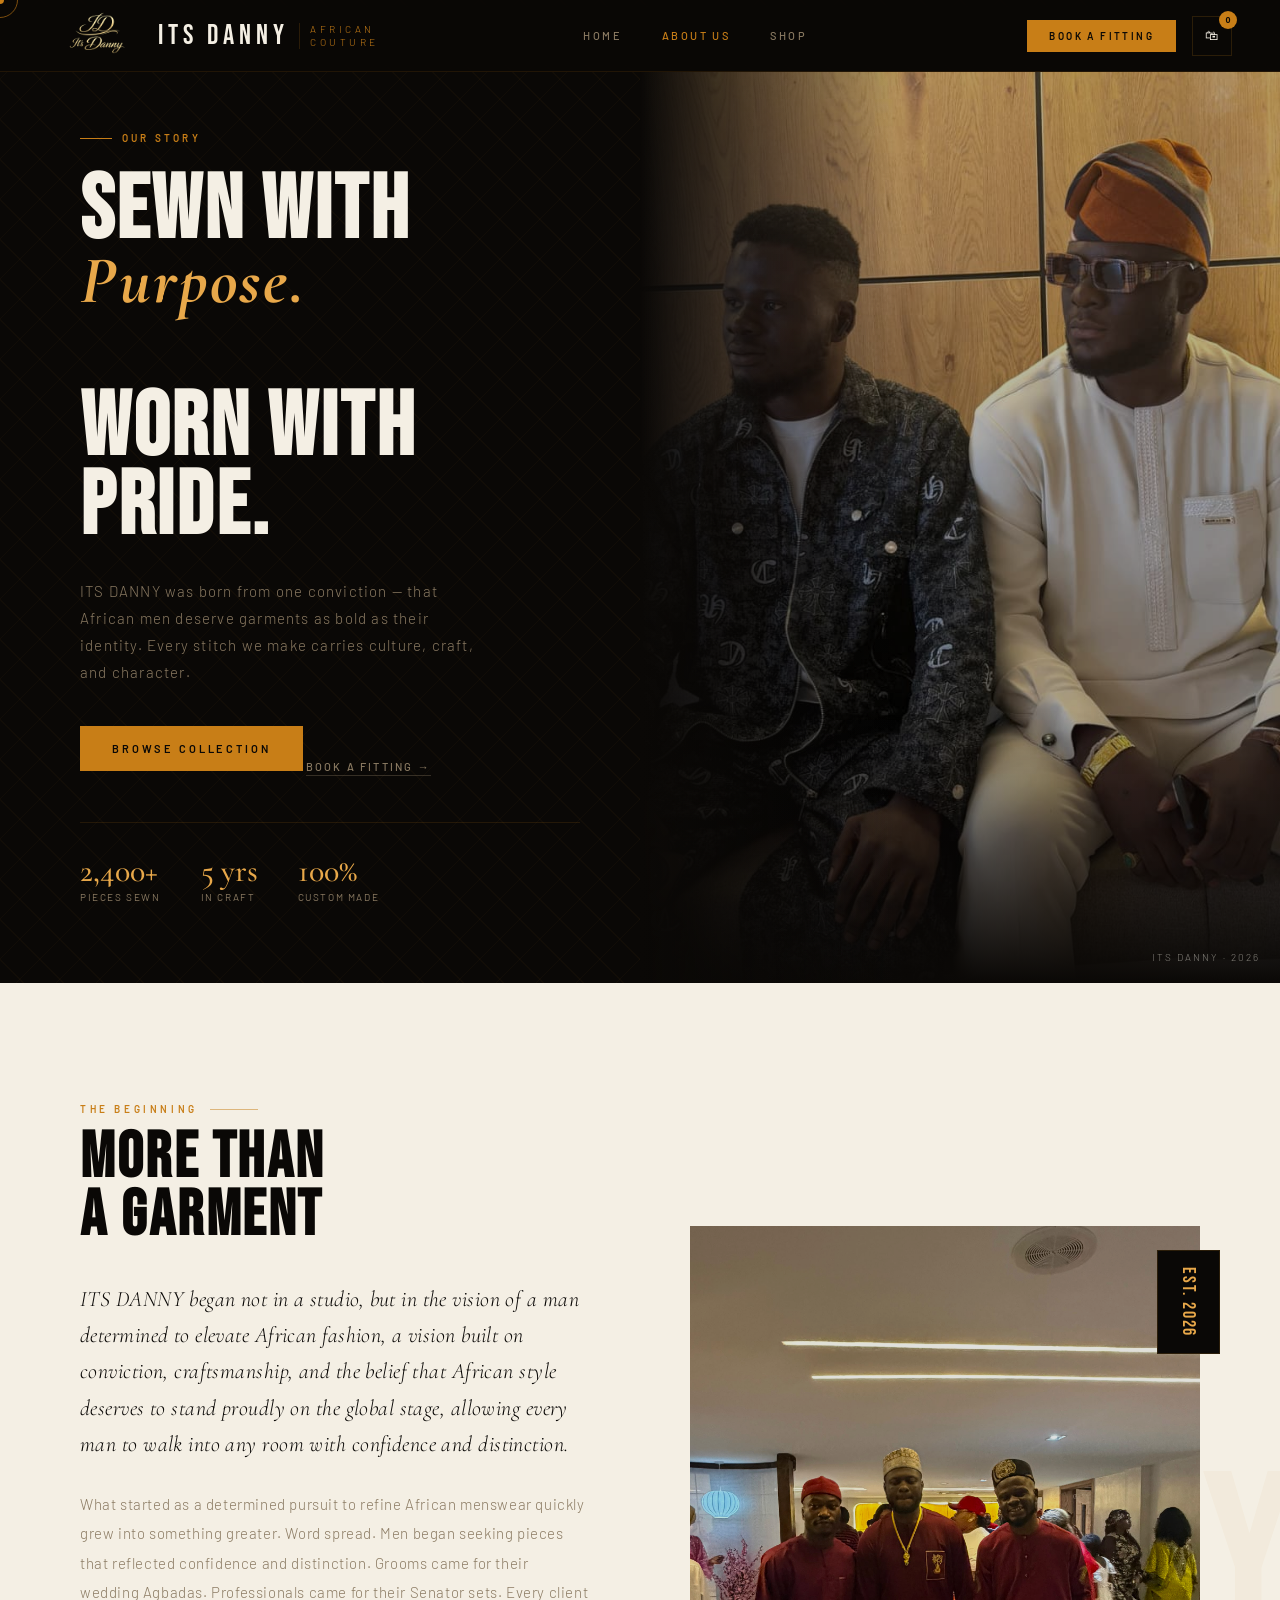
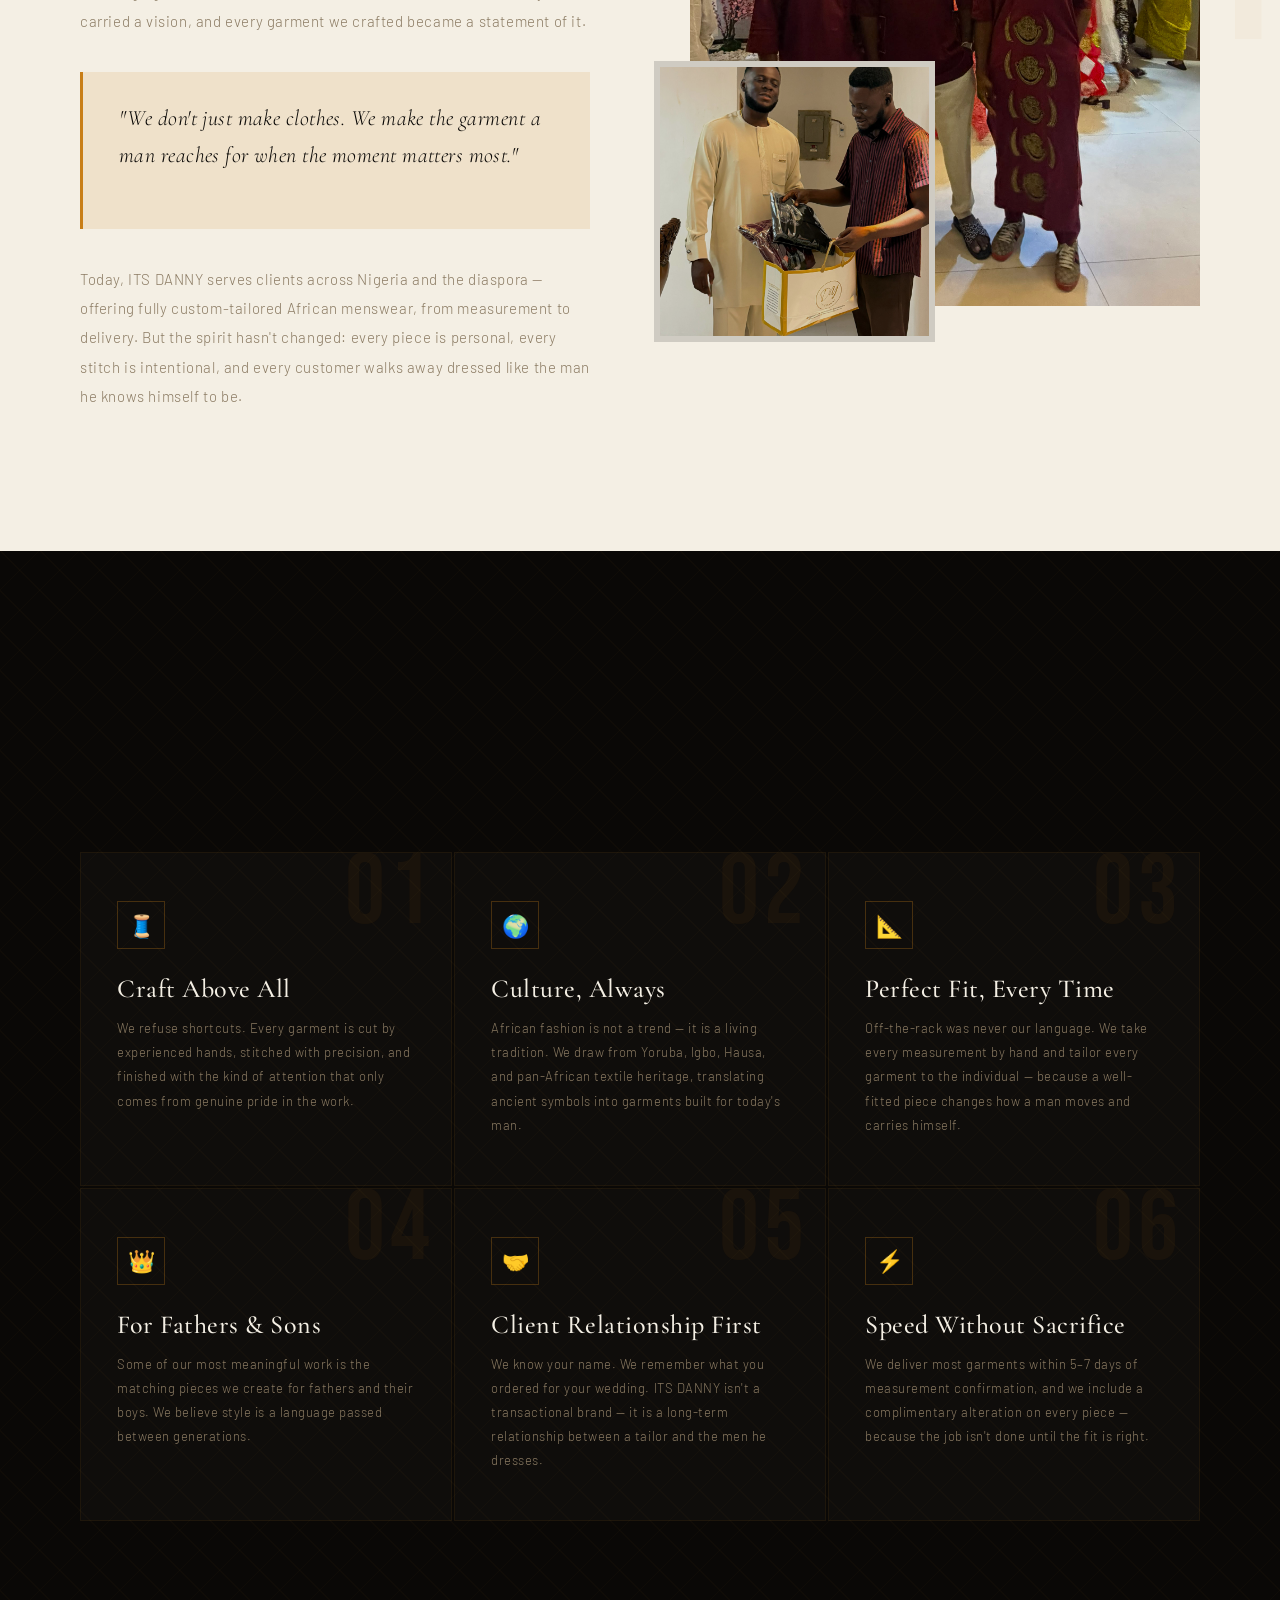
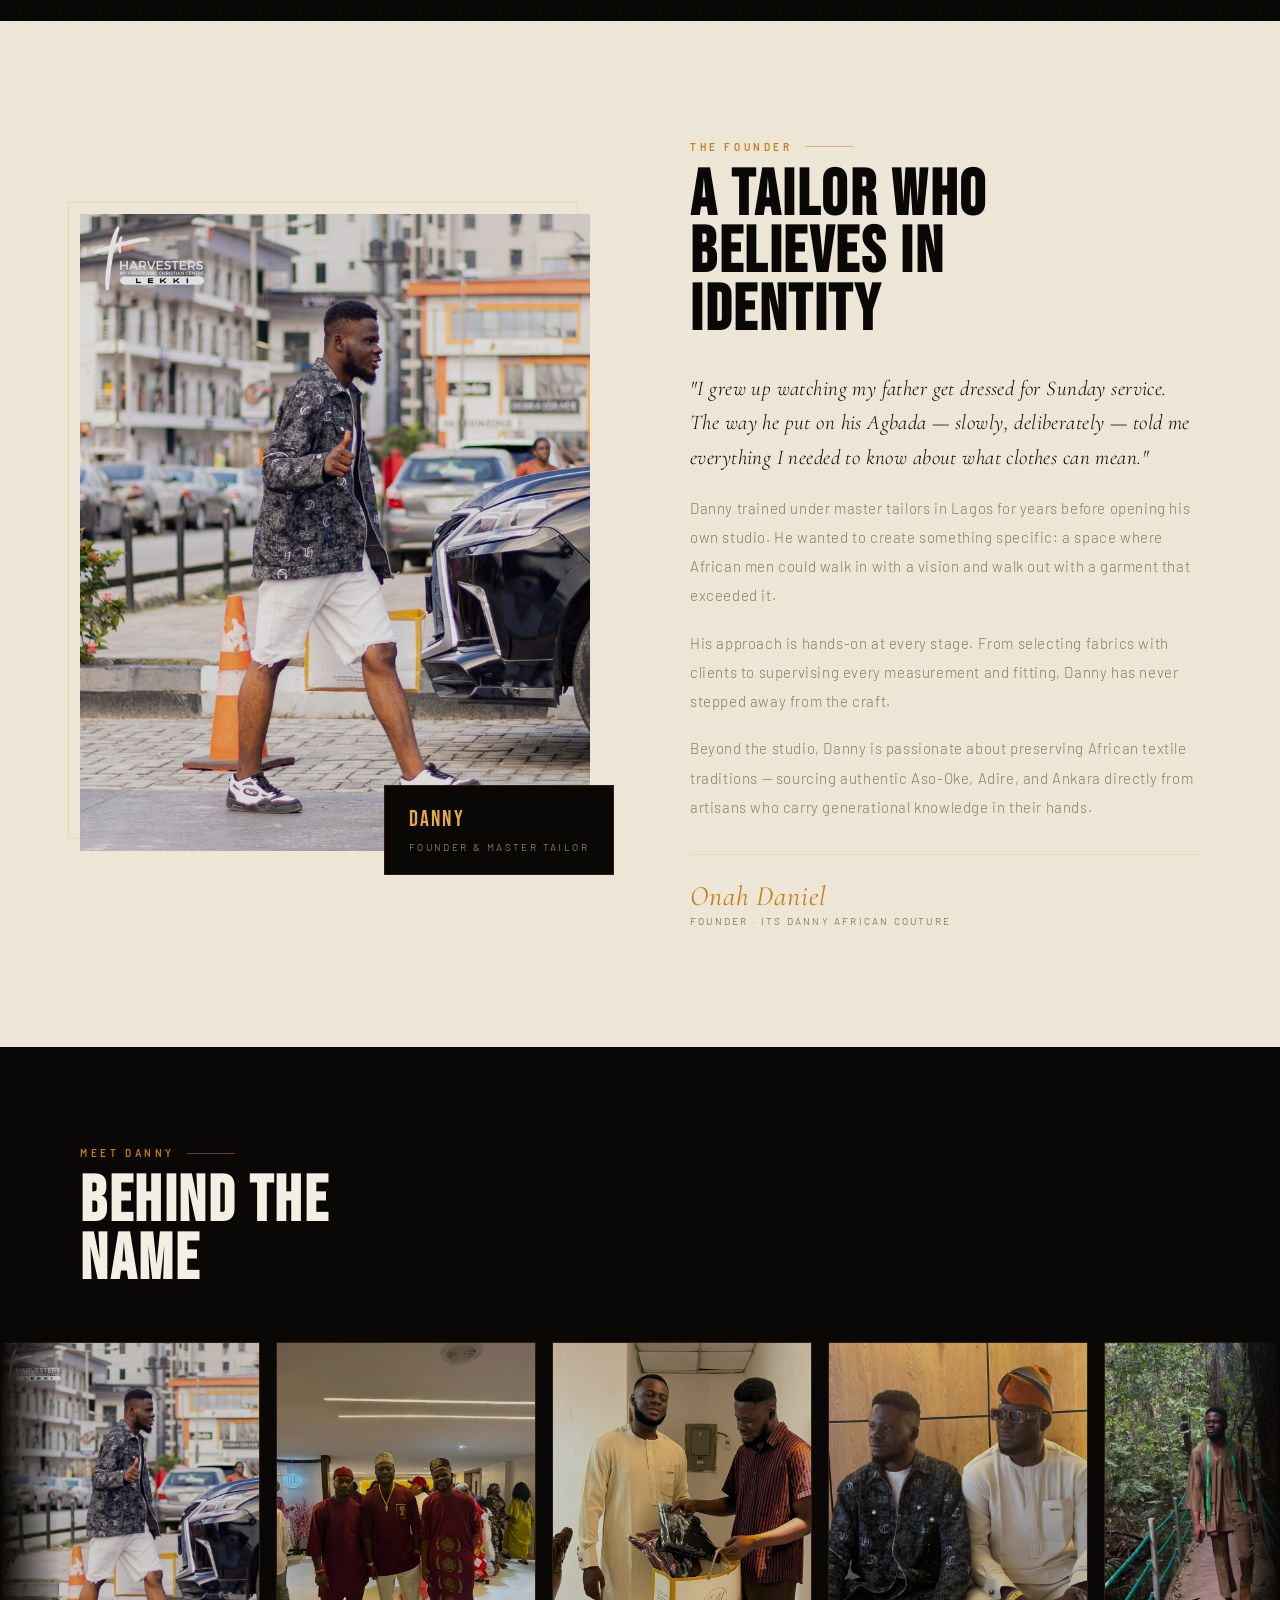
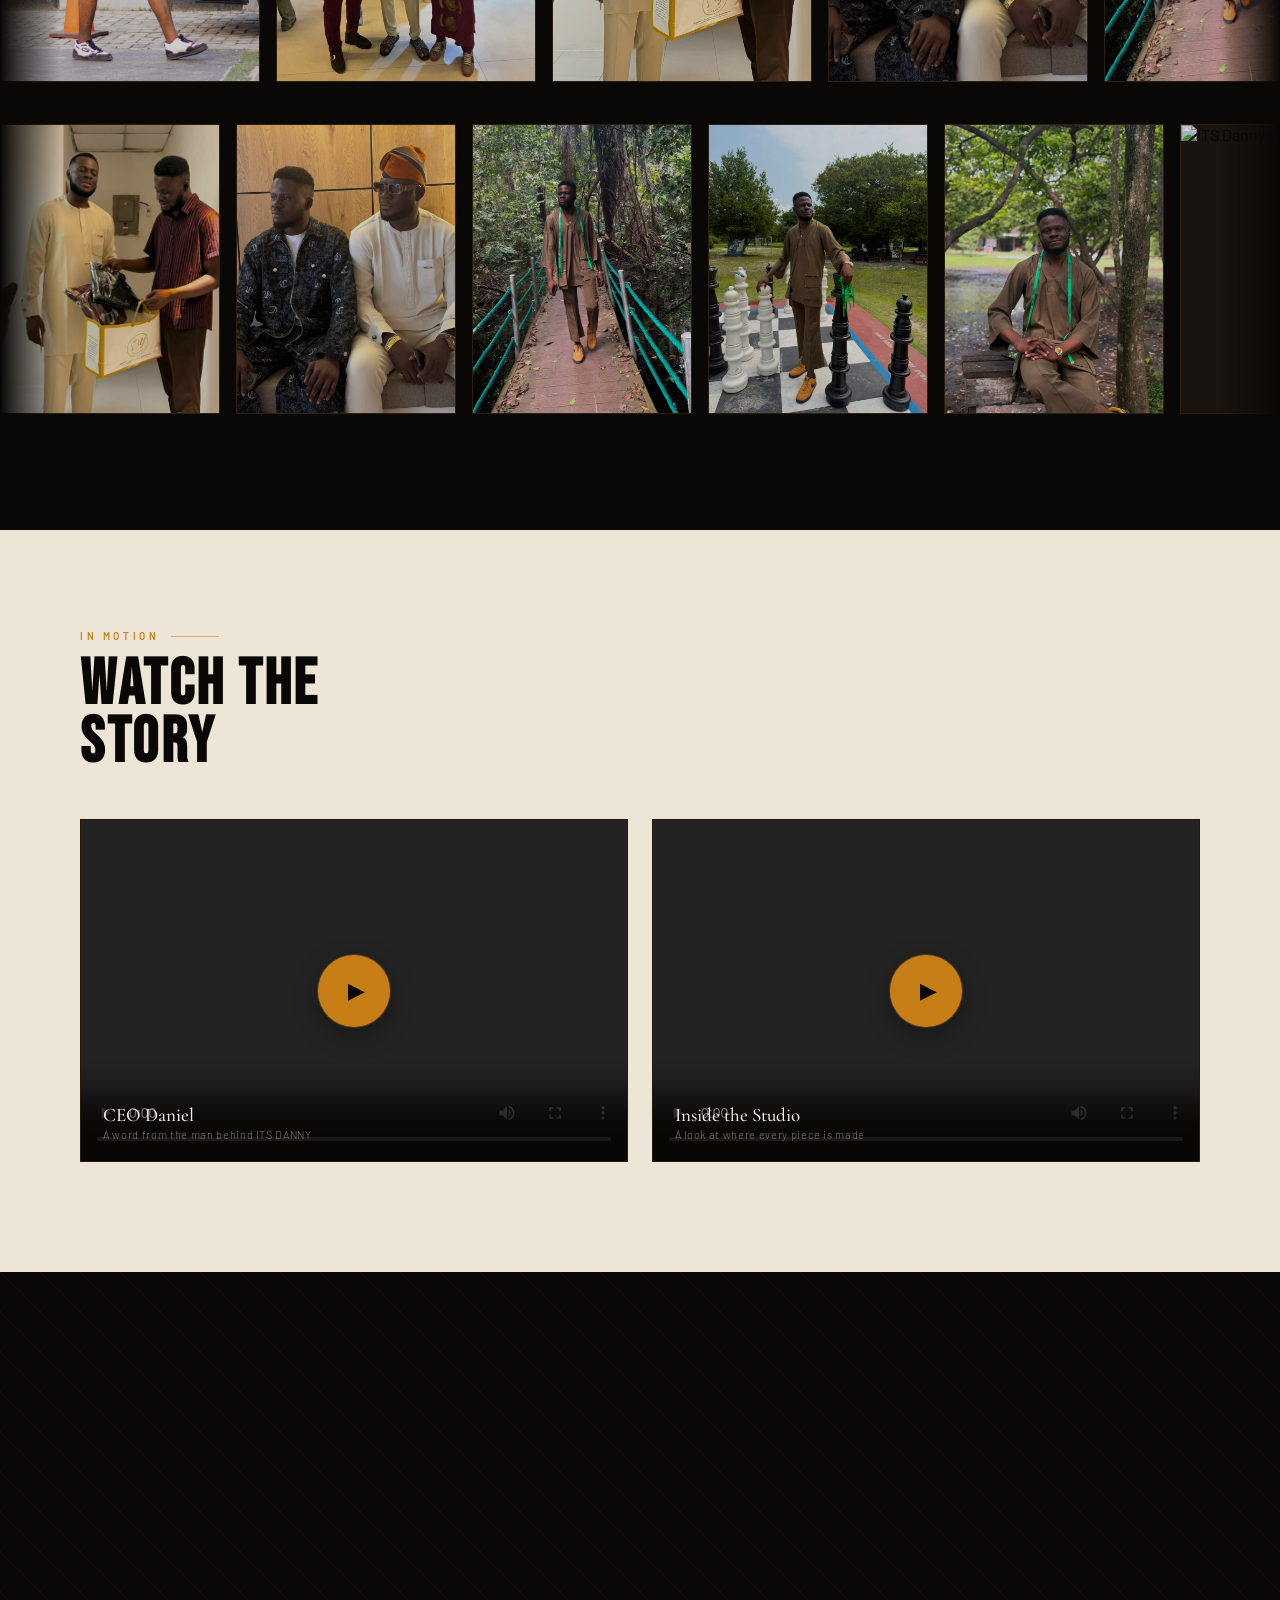
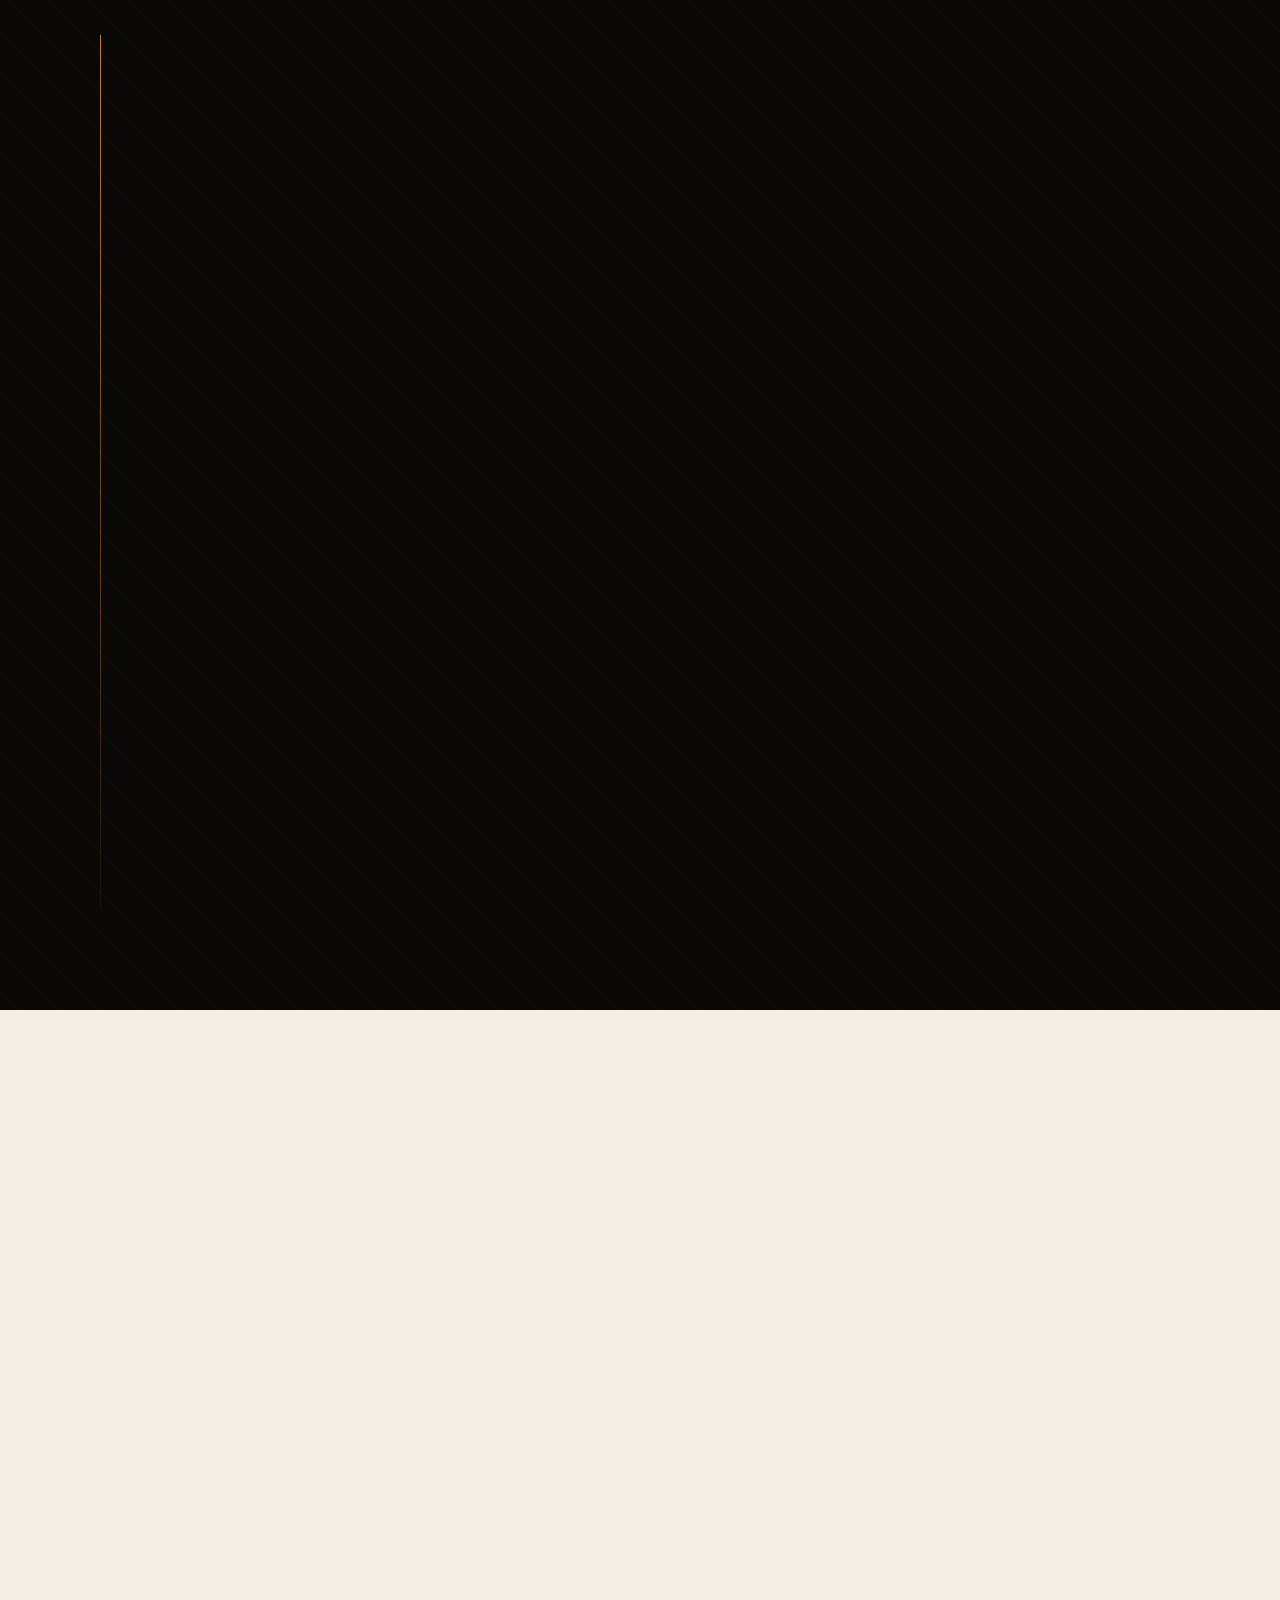
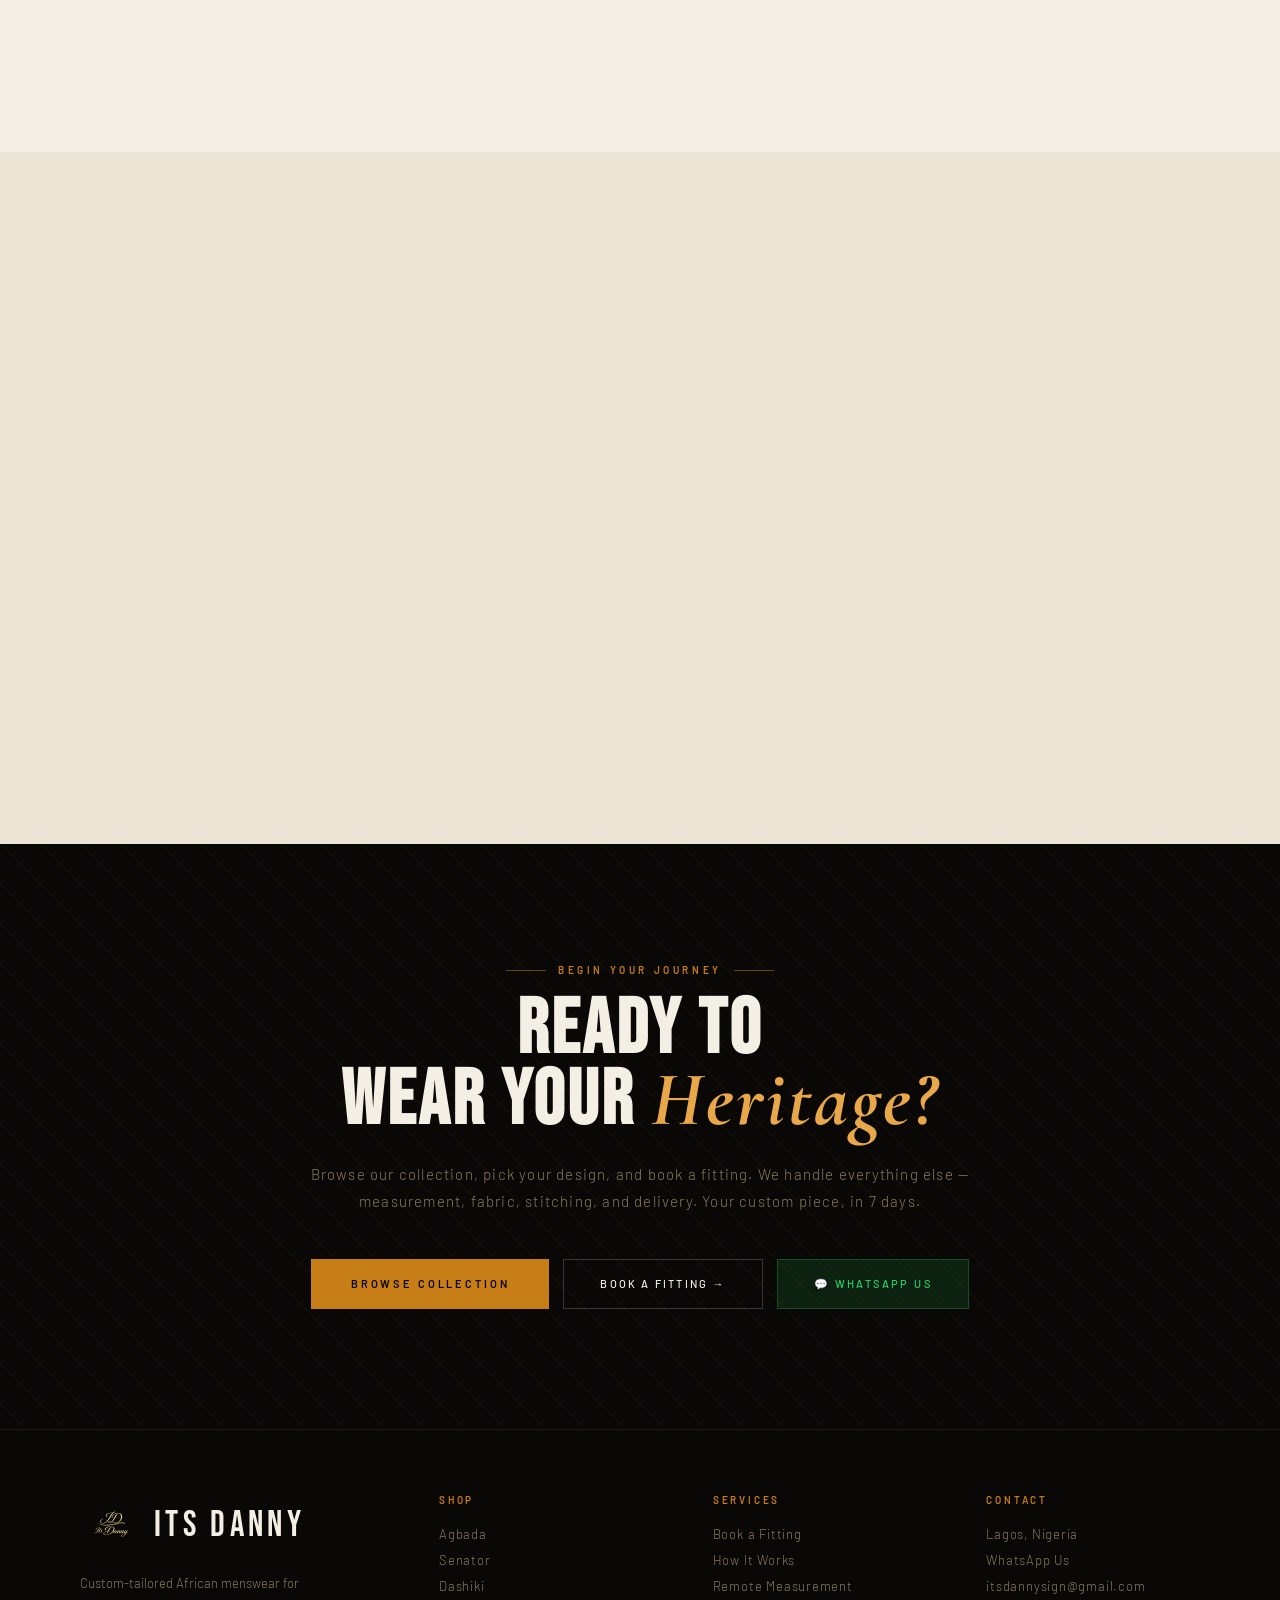
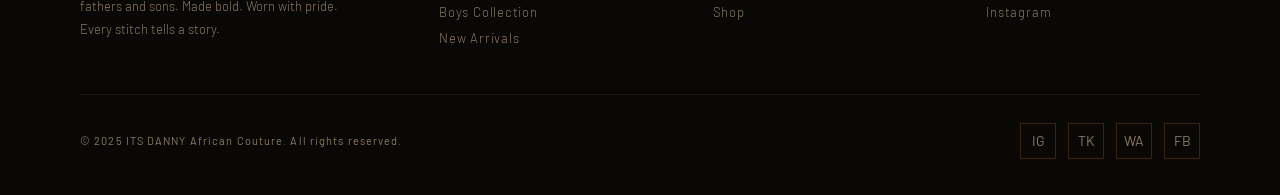
==== commit 56620151: "admin log in fixed" ====
--- a/about.html
+++ b/about.html
@@ -1,6 +1,5 @@
 <!DOCTYPE html>
 <html lang="en">
-
 <head>
     <meta charset="UTF-8" />
     <meta name="viewport" content="width=device-width, initial-scale=1.0" />
@@ -13,7 +12,6 @@
 </head>
 
 <body>
-
     <div class="cursor">
         <div class="cursor-ring"></div>
         <div class="cursor-dot"></div>
@@ -448,56 +446,32 @@
         </div>
     </section>
 
-    <!-- ══ FOOTER ══ -->
-    <footer>
-        <div class="footer-top">
-            <div>
-                <div class="footer-brand-name">
-                    <img src="public/images/logo_no_bg.png" alt="Company logo"/>
-                    </img>
-                    ITS DANNY
-                </div>
-                <p class="footer-brand-desc">Custom-tailored African menswear for fathers and sons. Made bold. Worn with
-                    pride. Every stitch tells a story.</p>
-            </div>
-            <div>
-                <div class="footer-heading">Shop</div>
-                <div class="footer-links"><a href="Shop.html">Agbada</a><a href="Shop.html">Senator</a>
-                        href="Shop.html">Dashiki</a><a href="Shop.html">Boys Collection</a><a href="Shop.html">New
-                        Arrivals</a></div>
-            </div>
-            <div>
-                <div class="footer-heading">Services</div>
-                <div class="footer-links"><a href="Index.html#booking">Book a Fitting</a><a href="Index.html#how">How It
-                        Works</a><a href="Index.html#booking">Remote Measurement</a><a href="#">Gift Cards</a></div>
-            </div>
-            <div>
-                <div class="footer-heading">Contact</div>
-                <div class="footer-links"><a href="#">Lagos, Nigeria</a>
-                        href="https://wa.me/2348105083979?text=Hello%20Its%20Danny%20Limited%2C%20I%27m%20interested%20in%20your%20services">WhatsApp
-                        Us</a><a href="mailto:itsdannysign@gmail.com">itsdannysign@gmail.com</a>
-                        href="https://www.instagram.com/itsdannyltd?igsh=MTJ2dnJraTc3NmI1NQ==">Instagram</a></div>
-            </div>
-        </div>
-        <div class="footer-bottom">
-            <span class="footer-copy">© 2025 ITS DANNY African Couture. All rights reserved.</span>
-            <div class="footer-socials">
-                <a class="social-link" href="https://www.instagram.com/itsdannyltd?igsh=MTJ2dnJraTc3NmI1NQ=="
-                    title="Instagram">IG</a>
-                <a class="social-link" href="#" title="TikTok">TK</a>
-                <a class="social-link"
-                    href="https://wa.me/2348105083979?text=Hello%20Its%20Danny%20Limited%2C%20I%27m%20interested%20in%20your%20services"
-                    title="WhatsApp">WA</a>
-                <a class="social-link" href="https://www.facebook.com/share/14WwAcbBoMP/" title="Facebook">FB</a>
-            </div>
-        </div>
-    </footer>
+<!-- ══ FOOTER ══ -->
+<footer>
+  <div class="footer-top">
+    <div class="company-left">
+      <span class="footer-brand-name"><img src="public/images/logo_no_bg.png" alt="">ITS DANNY</span>
+      <p class="footer-brand-desc">Custom-tailored African menswear for fathers and sons. Made bold. Worn with pride. Every stitch tells a story.</p>
+    </div>
+    <div><div class="footer-heading">Shop</div><div class="footer-links"><a href="Shop.html#agbada">Agbada</a><a href="Shop.html#senator">Senator</a><a href="Shop.html#dashiki">Dashiki</a><a href="Shop.html#boys">Boys Collection</a><a href="Shop.html#new">New Arrivals</a></div></div>
+    <div><div class="footer-heading">Services</div><div class="footer-links"><a href="#booking">Book a Fitting</a><a href="#how">How It Works</a><a href="#booking">Remote Measurement</a><a href="Shop.html">Shop</a></div></div>
+    <div><div class="footer-heading">Contact</div><div class="footer-links"><a href="#">Lagos, Nigeria</a><a href="https://wa.me/2348105083979?text=Hello%20Its%20Danny%20Limited%2C%20I%27m%20interested%20in%20your%20services">WhatsApp Us</a><a href="mailto:itsdannysign@gmail.com">itsdannysign@gmail.com</a><a href="https://www.instagram.com/itsdannyltd?igsh=MTJ2dnJraTc3NmI1NQ==">Instagram</a></div></div>
+  </div>
+  <div class="footer-bottom">
+    <span class="footer-copy">© 2025 ITS DANNY African Couture. All rights reserved.</span>
+    <div class="footer-socials">
+      <a class="social-link" href="https://www.instagram.com/itsdannyltd?igsh=MTJ2dnJraTc3NmI1NQ==" title="Instagram">IG</a>
+      <a class="social-link" href="#" title="TikTok">TK</a>
+      <a class="social-link" href="https://wa.me/2348105083979?text=Hello%20Its%20Danny%20Limited%2C%20I%27m%20interested%20in%20your%20services" title="WhatsApp">WA</a>
+      <a class="social-link" href="https://www.facebook.com/share/14WwAcbBoMP/" title="Facebook">FB</a>
+    </div>
+  </div>
+</footer>
 
     <script>
         /*
         Nav Mobile view Toggle
         */
-
         function toggleMenu() {
             document.querySelector('nav').classList.toggle('mobile-open');
         }
--- a/style.css
+++ b/style.css
@@ -55,6 +55,7 @@
 :root {
     --ink: #0A0806;
     --ink2: #1A1410;
+    --ink3: #211A14;
     --cream: #F4EFE4;
     --cream2: #EDE6D6;
     --amber: #C87E17;
@@ -63,6 +64,8 @@
     --muted: #8A7A62;
     --border: rgba(200, 126, 23, 0.18);
     --white: #FFFDF8;
+    --err: #E85C4A;
+    --ok: #4EAE7D;
 }
 
 /* ════════════════════════════════════════════
@@ -4144,4 +4147,239 @@
     .mini-form-row {
         grid-template-columns: 1fr
     }
+}
+/* ════════════════════════════════════════════
+32. ADMIN — Login & Dashboard
+    (admin-login.html + admin-dashboard.html
+    — everything scoped under body.admin-page
+    so it can never affect the public site)
+════════════════════════════════════════════ */
+
+body.admin-page {
+    font-family: 'Barlow', sans-serif;
+    background: var(--ink);
+    color: var(--cream);
+    cursor: auto;
+    min-height: 100vh;
+}
+
+/* ── Login screen ── */
+.admin-page .login-card {
+    width: 100%;
+    max-width: 400px;
+    margin: 24px auto;
+    background: var(--ink2);
+    border: 1px solid var(--border);
+    padding: 48px 40px;
+}
+
+body.admin-page.login-page {
+    display: flex;
+    align-items: center;
+    justify-content: center;
+    padding: 24px;
+    background-image: radial-gradient(circle at 20% 20%, rgba(200,126,23,.08), transparent 45%),
+                       radial-gradient(circle at 80% 80%, rgba(200,126,23,.06), transparent 45%);
+}
+
+.admin-page .brand {
+    text-align: center;
+    margin-bottom: 8px;
+    font-family: 'Bebas Neue', sans-serif;
+    font-size: 22px;
+    letter-spacing: .12em;
+    color: var(--cream);
+}
+.admin-page .brand span { color: var(--amber); }
+.admin-page .subtitle {
+    text-align: center;
+    font-size: 10px;
+    letter-spacing: .28em;
+    text-transform: uppercase;
+    color: var(--muted);
+    margin-bottom: 36px;
+}
+.admin-page input {
+    font-family: 'Barlow', sans-serif;
+    font-size: 14px;
+    font-weight: 300;
+    letter-spacing: .02em;
+    background: rgba(255,255,255,.05);
+    border: 1px solid var(--border);
+    color: var(--cream);
+    padding: 13px 16px;
+    outline: none;
+    transition: border-color .2s;
+    width: 100%;
+}
+.admin-page input:focus { border-color: var(--amber); }
+.admin-page input::placeholder { color: rgba(138,122,98,.6); }
+.admin-page .btn-login {
+    width: 100%;
+    margin-top: 10px;
+    font-family: 'Barlow', sans-serif;
+    font-size: 11px;
+    font-weight: 600;
+    letter-spacing: .26em;
+    text-transform: uppercase;
+    padding: 15px;
+    background: var(--amber);
+    color: var(--ink);
+    border: none;
+    cursor: pointer;
+    transition: background .25s;
+}
+.admin-page .btn-login:hover { background: var(--amber2); }
+.admin-page .btn-login:disabled { opacity: .6; cursor: not-allowed; }
+.admin-page .error-msg {
+    display: none;
+    background: rgba(232,92,74,.1);
+    border: 1px solid rgba(232,92,74,.3);
+    color: var(--err);
+    font-size: 12.5px;
+    padding: 12px 14px;
+    margin-bottom: 18px;
+}
+.admin-page .error-msg.show { display: block; }
+.admin-page .back-link {
+    display: block;
+    text-align: center;
+    margin-top: 28px;
+    font-size: 11px;
+    letter-spacing: .16em;
+    text-transform: uppercase;
+    color: var(--muted);
+    text-decoration: none;
+    transition: color .2s;
+}
+.admin-page .back-link:hover { color: var(--amber2); }
+
+/* ── Dashboard shell ── */
+.admin-page #gate { display:flex; align-items:center; justify-content:center; height:100vh; font-size:12px; letter-spacing:.2em; text-transform:uppercase; color:var(--muted); }
+
+.admin-page header.top {
+    display: flex;
+    align-items: center;
+    justify-content: space-between;
+    padding: 20px 32px;
+    border-bottom: 1px solid var(--border);
+    background: var(--ink2);
+}
+.admin-page header.top .brand { font-size: 20px; letter-spacing: .1em; margin-bottom: 0; text-align: left; }
+.admin-page .top-right { display: flex; align-items: center; gap: 20px; }
+.admin-page .admin-email { font-size: 12px; color: var(--muted); }
+.admin-page .btn-logout {
+    font-size: 10px; font-weight: 600; letter-spacing: .2em; text-transform: uppercase;
+    color: var(--muted); background: transparent; border: 1px solid var(--border);
+    padding: 9px 18px; cursor: pointer; transition: all .2s;
+}
+.admin-page .btn-logout:hover { color: var(--cream); border-color: var(--amber); }
+
+/* ── Tabs ── */
+.admin-page .tabs { display: flex; gap: 4px; padding: 0 32px; border-bottom: 1px solid var(--border); background: var(--ink2); }
+.admin-page .tab-btn {
+    font-size: 11px; font-weight: 600; letter-spacing: .18em; text-transform: uppercase;
+    color: var(--muted); background: transparent; border: none; border-bottom: 2px solid transparent;
+    padding: 16px 4px; margin-right: 28px; cursor: pointer; transition: color .2s;
+}
+.admin-page .tab-btn.active { color: var(--amber2); border-color: var(--amber); }
+
+.admin-page main { padding: 32px; max-width: 1200px; margin: 0 auto; }
+.admin-page .view { display: none; }
+.admin-page .view.active { display: block; }
+
+.admin-page .view-head { display: flex; align-items: center; justify-content: space-between; margin-bottom: 24px; flex-wrap: wrap; gap: 12px; }
+.admin-page .view-title { font-family: 'Bebas Neue', sans-serif; font-size: 26px; letter-spacing: .06em; }
+.admin-page .stat-pills { display: flex; gap: 10px; flex-wrap: wrap; }
+.admin-page .pill { font-size: 11px; padding: 6px 14px; border: 1px solid var(--border); color: var(--muted); }
+.admin-page .pill strong { color: var(--amber2); }
+
+.admin-page select.status-filter, .admin-page select.cat-filter {
+    font-family: 'Barlow', sans-serif; font-size: 12px; background: var(--ink2);
+    border: 1px solid var(--border); color: var(--cream); padding: 9px 14px; outline: none;
+}
+
+.admin-page .btn-amber {
+    font-size: 11px; font-weight: 600; letter-spacing: .2em; text-transform: uppercase;
+    padding: 12px 22px; background: var(--amber); color: var(--ink); border: none; cursor: pointer;
+    transition: background .2s;
+}
+.admin-page .btn-amber:hover { background: var(--amber2); }
+
+/* ── Bookings table ── */
+.admin-page .table-wrap { overflow-x: auto; border: 1px solid var(--border); }
+.admin-page table { width: 100%; border-collapse: collapse; min-width: 900px; }
+.admin-page thead th {
+    text-align: left; font-size: 10px; letter-spacing: .18em; text-transform: uppercase;
+    color: var(--muted); padding: 14px 16px; background: var(--ink2); border-bottom: 1px solid var(--border);
+    white-space: nowrap;
+}
+.admin-page tbody td { padding: 14px 16px; font-size: 13px; border-bottom: 1px solid var(--border); vertical-align: top; }
+.admin-page tbody tr:hover { background: rgba(255,255,255,.02); }
+.admin-page tbody tr:last-child td { border-bottom: none; }
+.admin-page .cell-name { font-weight: 500; }
+.admin-page .cell-muted { color: var(--muted); font-size: 12px; }
+.admin-page .cell-design { max-width: 260px; white-space: pre-wrap; font-size: 12px; color: var(--muted); }
+
+.admin-page select.status-select {
+    font-family: 'Barlow', sans-serif; font-size: 11px; font-weight: 600; letter-spacing: .08em;
+    text-transform: uppercase; padding: 6px 10px; border: 1px solid var(--border); outline: none;
+    background: var(--ink2); color: var(--cream); cursor: pointer;
+}
+.admin-page .status-new { color: var(--amber2); }
+.admin-page .status-confirmed { color: var(--ok); }
+.admin-page .status-completed { color: var(--muted); }
+.admin-page .status-cancelled { color: var(--err); }
+
+.admin-page .empty-state { padding: 60px 20px; text-align: center; color: var(--muted); font-size: 13px; }
+
+/* ── Products grid ── */
+.admin-page .product-grid-admin { display: grid; grid-template-columns: repeat(auto-fill, minmax(220px,1fr)); gap: 18px; }
+.admin-page .p-card { border: 1px solid var(--border); background: var(--ink2); }
+.admin-page .p-card img { width: 100%; height: 160px; object-fit: cover; display: block; background: var(--ink3); }
+.admin-page .p-card-body { padding: 14px 16px; }
+.admin-page .p-card-name { font-size: 14px; font-weight: 500; margin-bottom: 4px; }
+.admin-page .p-card-meta { font-size: 11px; color: var(--muted); text-transform: uppercase; letter-spacing: .08em; margin-bottom: 8px; }
+.admin-page .p-card-price { font-size: 14px; color: var(--amber2); font-weight: 600; margin-bottom: 12px; }
+.admin-page .p-card-actions { display: flex; gap: 8px; }
+.admin-page .btn-mini {
+    flex: 1; font-size: 10px; font-weight: 600; letter-spacing: .12em; text-transform: uppercase;
+    padding: 9px; border: 1px solid var(--border); background: transparent; color: var(--cream); cursor: pointer;
+    transition: all .2s;
+}
+.admin-page .btn-mini:hover { border-color: var(--amber); color: var(--amber2); }
+.admin-page .btn-mini.danger:hover { border-color: var(--err); color: var(--err); }
+
+/* ── Product form modal (renamed admin-modal-* so it never
+     collides with the public product quick-view .modal-overlay) ── */
+.admin-page .admin-modal-overlay {
+    display: none; position: fixed; inset: 0; background: rgba(10,8,6,.75);
+    align-items: center; justify-content: center; z-index: 100; padding: 24px;
+}
+.admin-page .admin-modal-overlay.open { display: flex; }
+.admin-page .admin-modal-box { width: 100%; max-width: 480px; max-height: 90vh; overflow-y: auto; background: var(--ink2); border: 1px solid var(--border); padding: 32px; }
+.admin-page .admin-modal-title { font-family: 'Bebas Neue', sans-serif; font-size: 22px; letter-spacing: .06em; margin-bottom: 24px; }
+.admin-page .admin-modal-box input,
+.admin-page .admin-modal-box select,
+.admin-page .admin-modal-box textarea {
+    font-family: 'Barlow', sans-serif; font-size: 13px; background: rgba(255,255,255,.05);
+    border: 1px solid var(--border); color: var(--cream); padding: 11px 14px; outline: none; width: 100%;
+    transition: border-color .2s;
+}
+.admin-page .admin-modal-box input:focus,
+.admin-page .admin-modal-box select:focus,
+.admin-page .admin-modal-box textarea:focus { border-color: var(--amber); }
+.admin-page .admin-modal-box textarea { resize: vertical; min-height: 70px; }
+.admin-page .admin-modal-box select option { background: var(--ink2); }
+.admin-page .admin-modal-actions { display: flex; gap: 10px; margin-top: 22px; }
+.admin-page .btn-cancel {
+    flex: 1; font-size: 11px; font-weight: 600; letter-spacing: .18em; text-transform: uppercase;
+    padding: 13px; background: transparent; border: 1px solid var(--border); color: var(--muted); cursor: pointer;
+}
+.admin-page .btn-save { flex: 1; }
+
+@media (max-width: 640px) {
+    .admin-page header.top { padding: 16px 18px; }
+    .admin-page main { padding: 20px 16px; }
+    .admin-page .admin-modal-box .form-row { grid-template-columns: 1fr; }
 }
